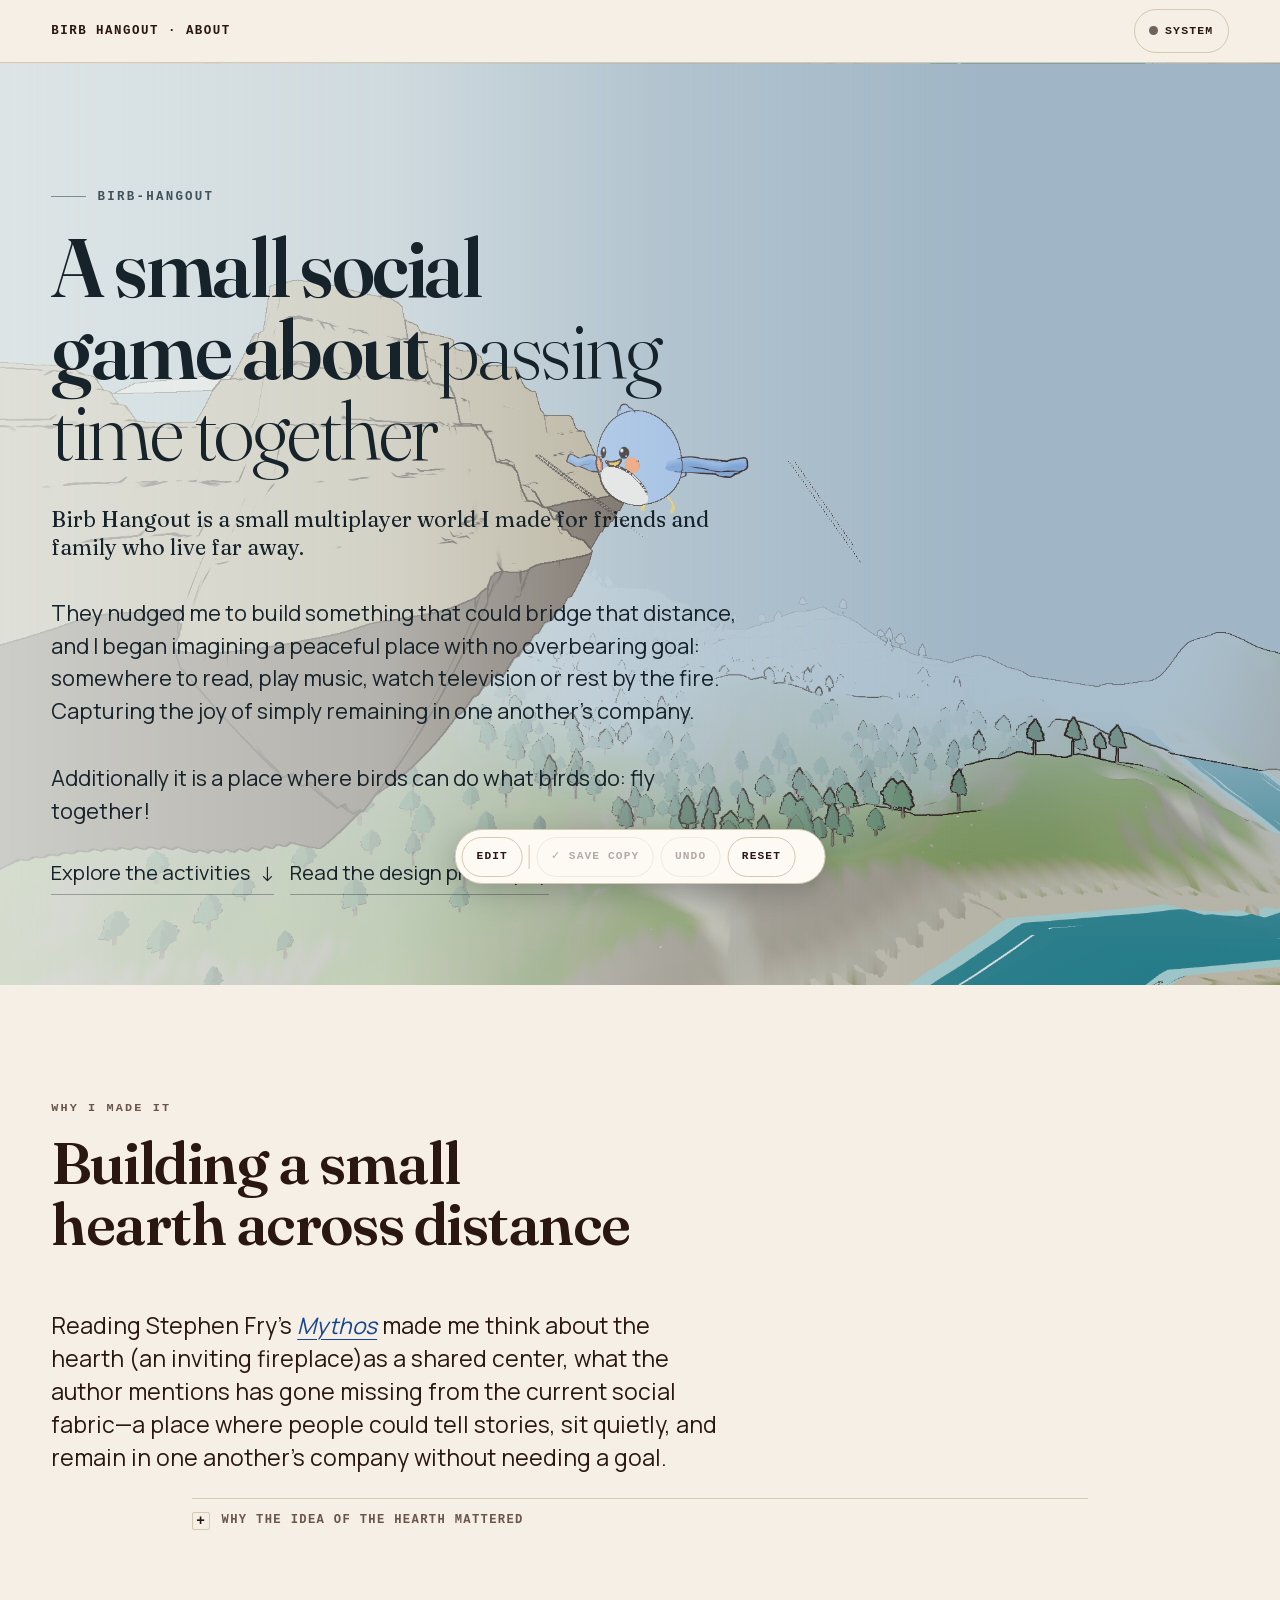
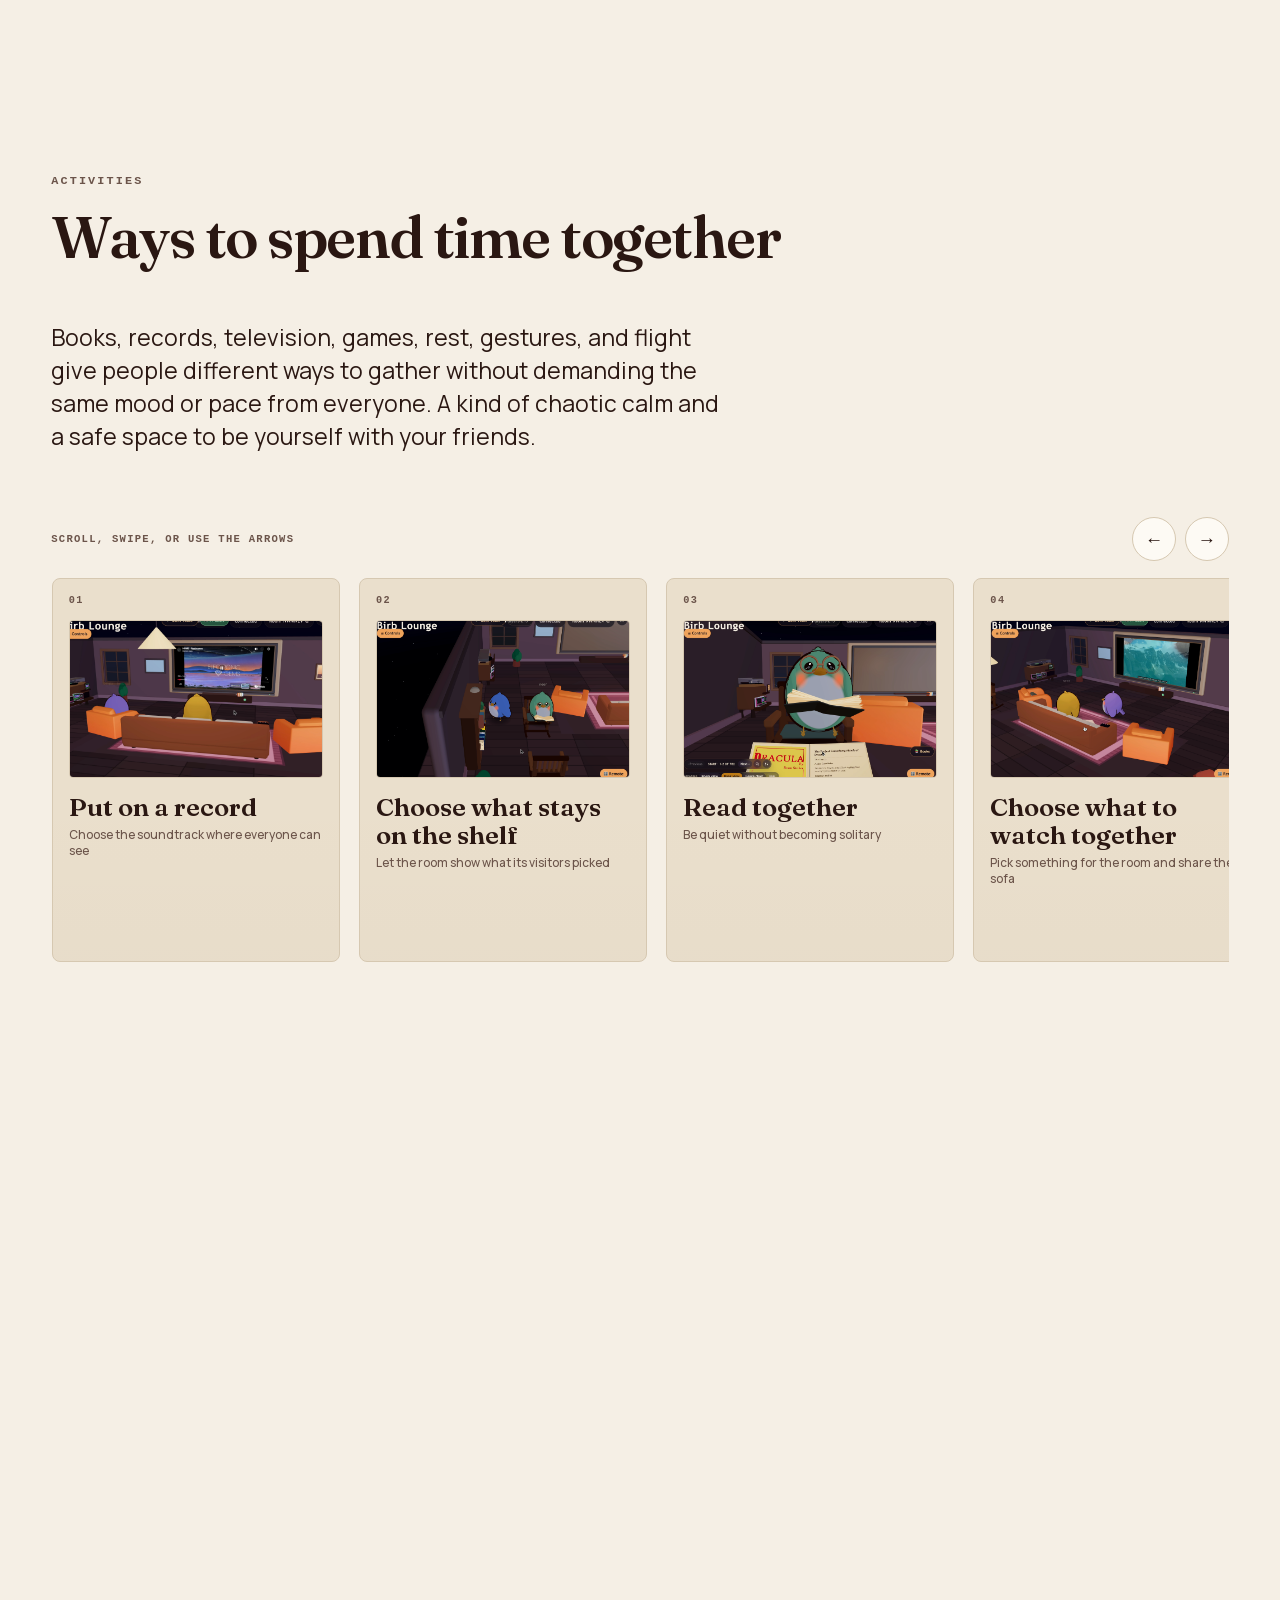
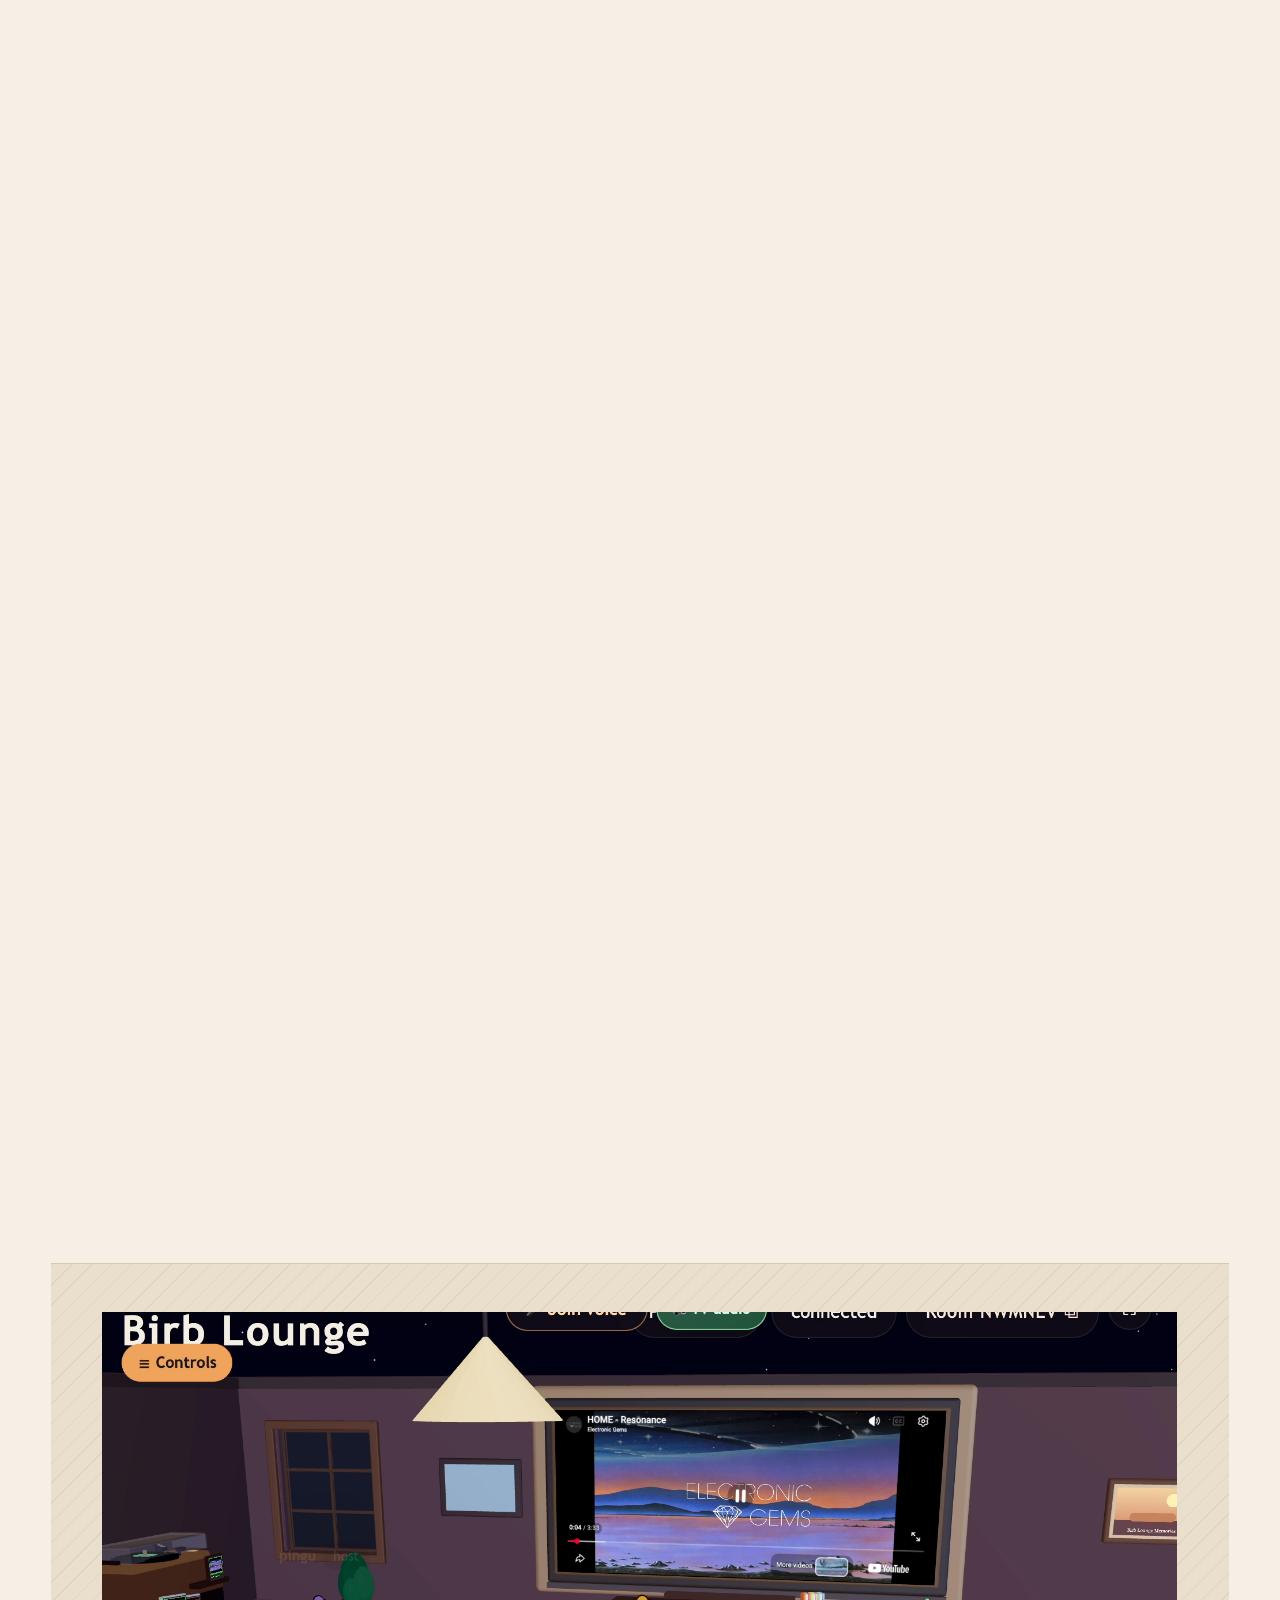
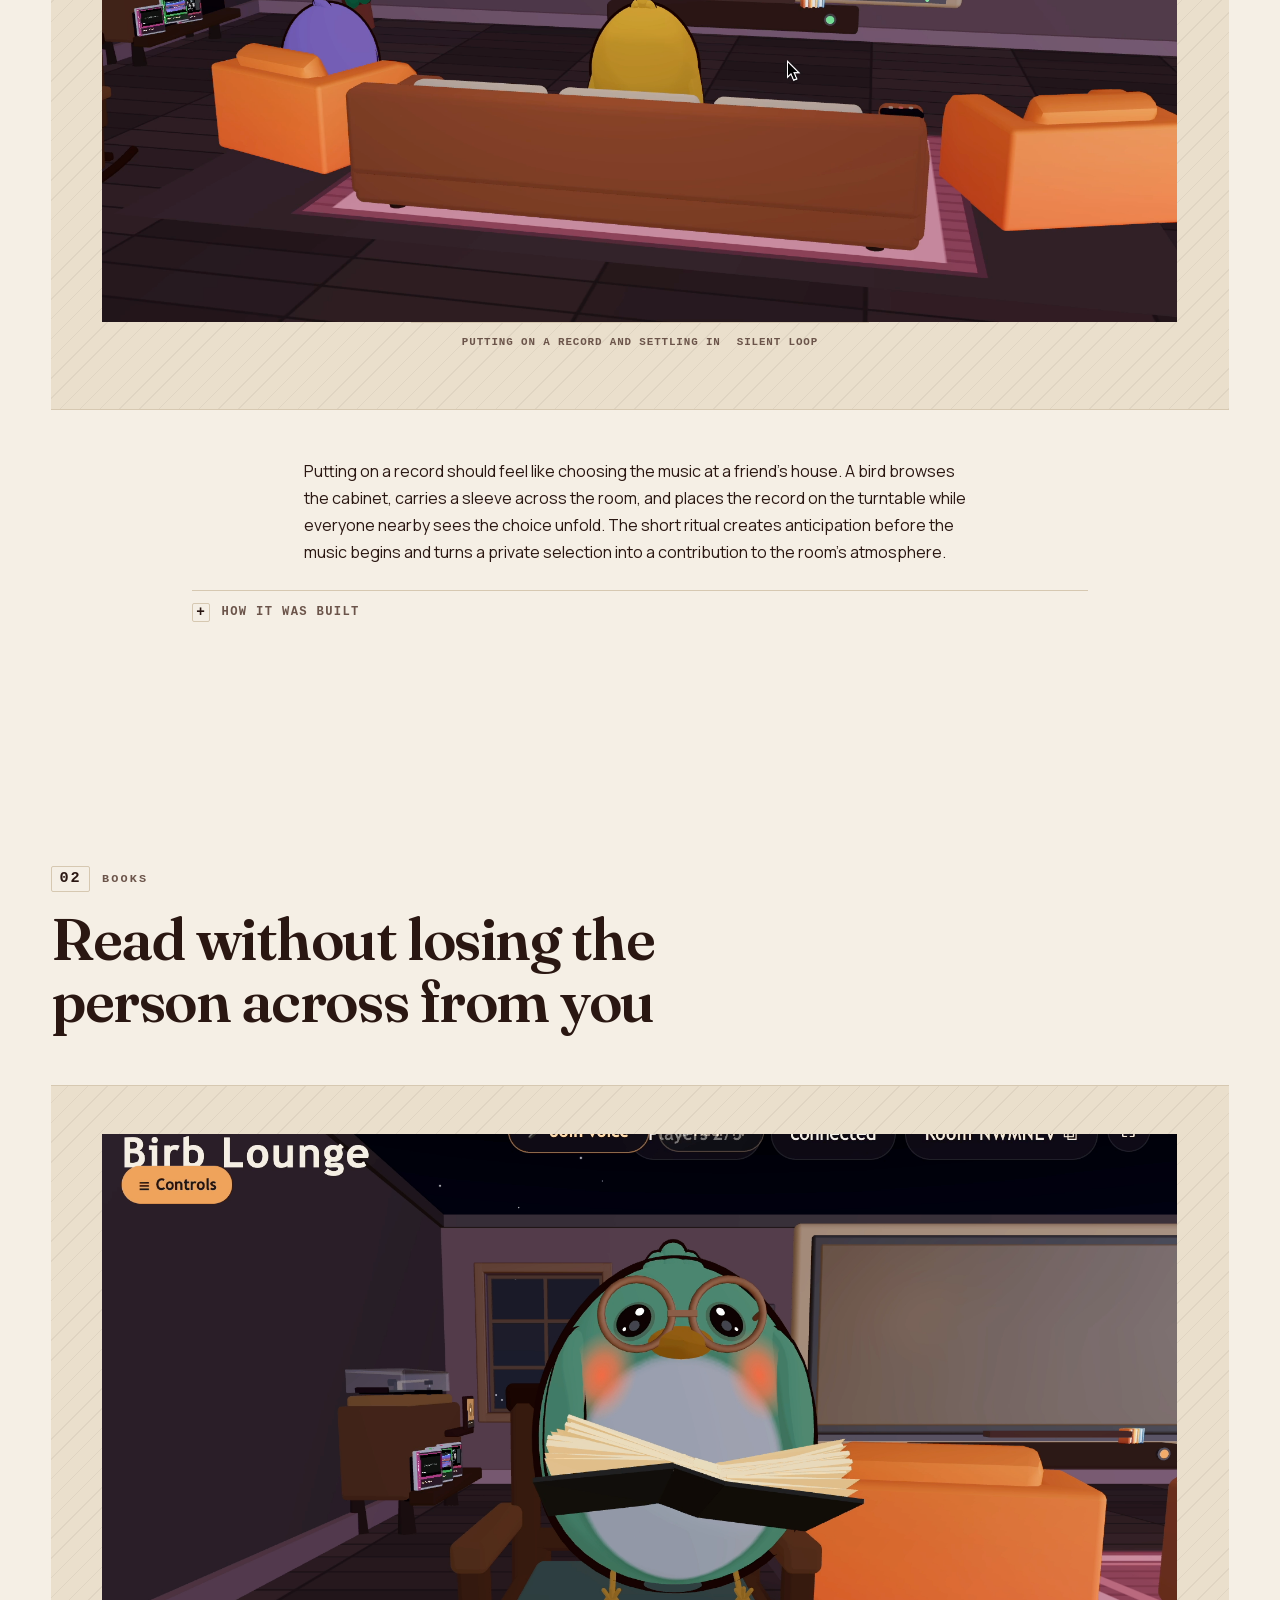
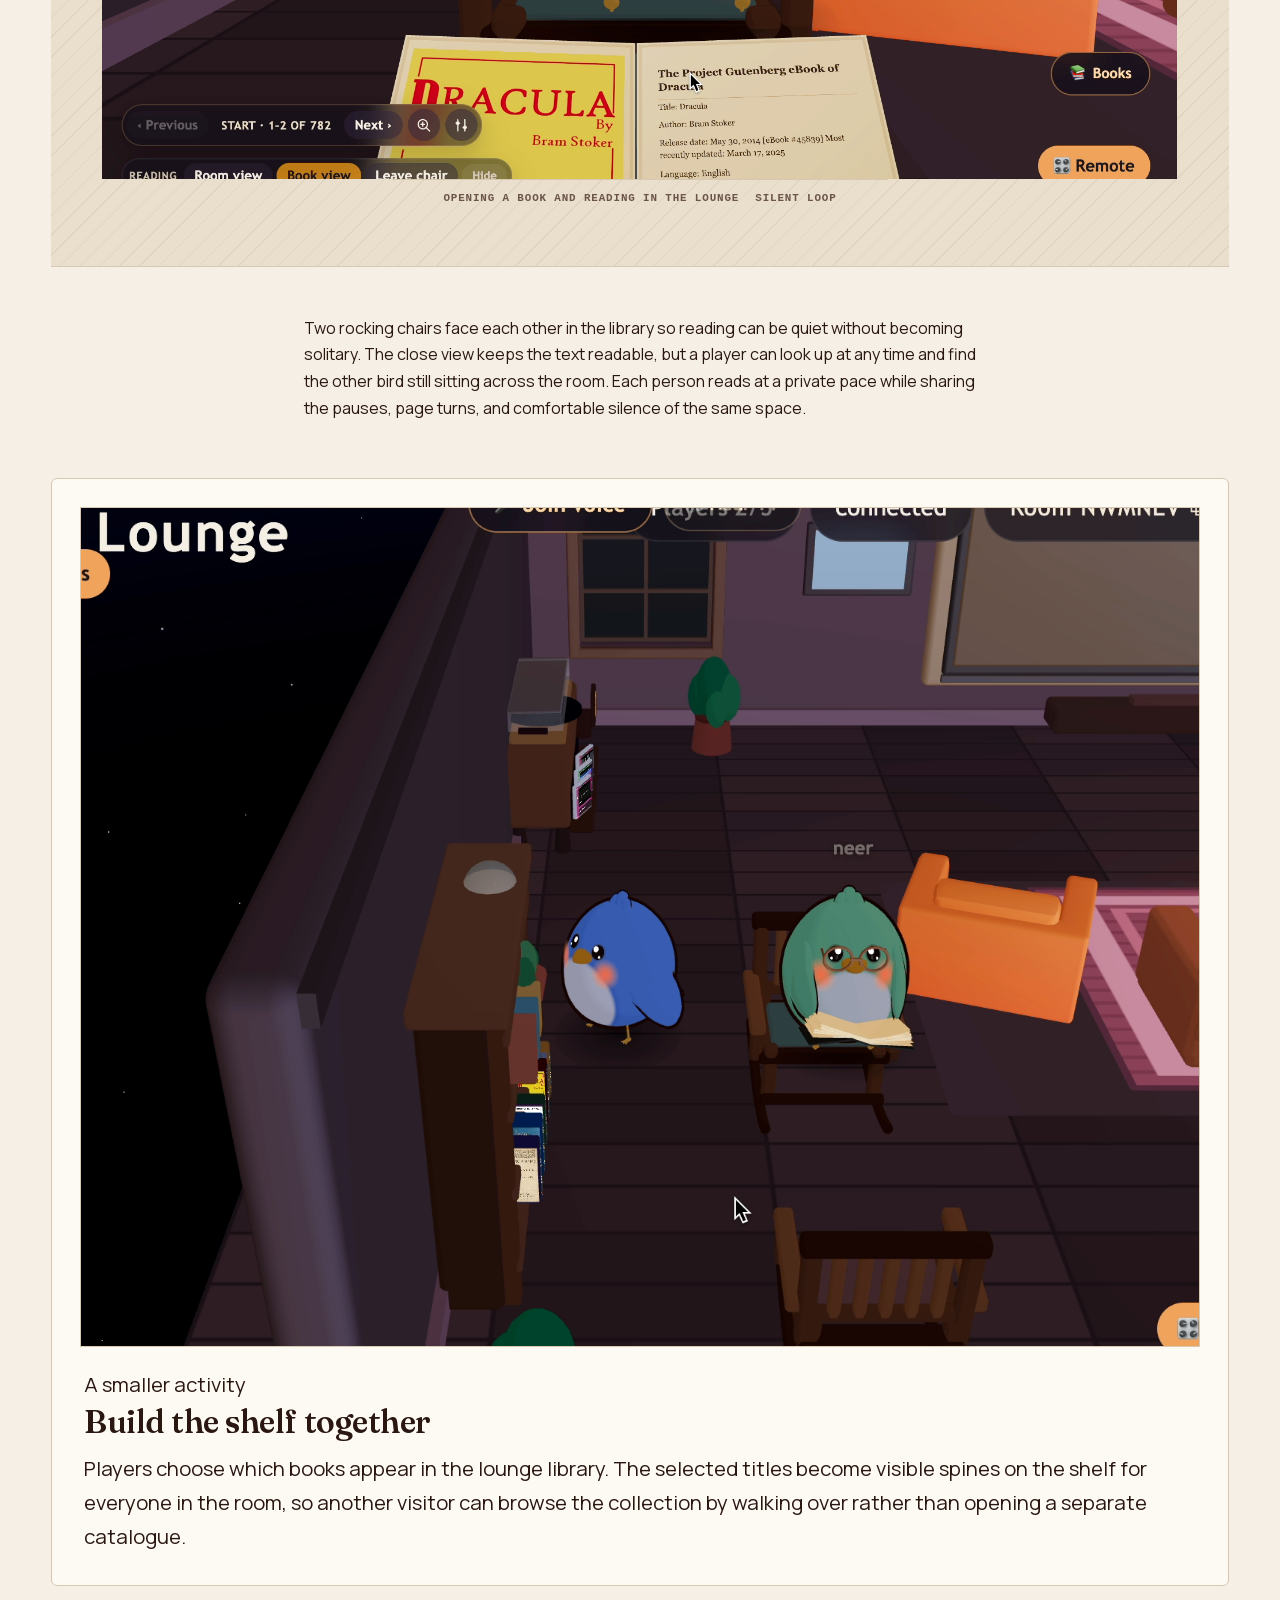
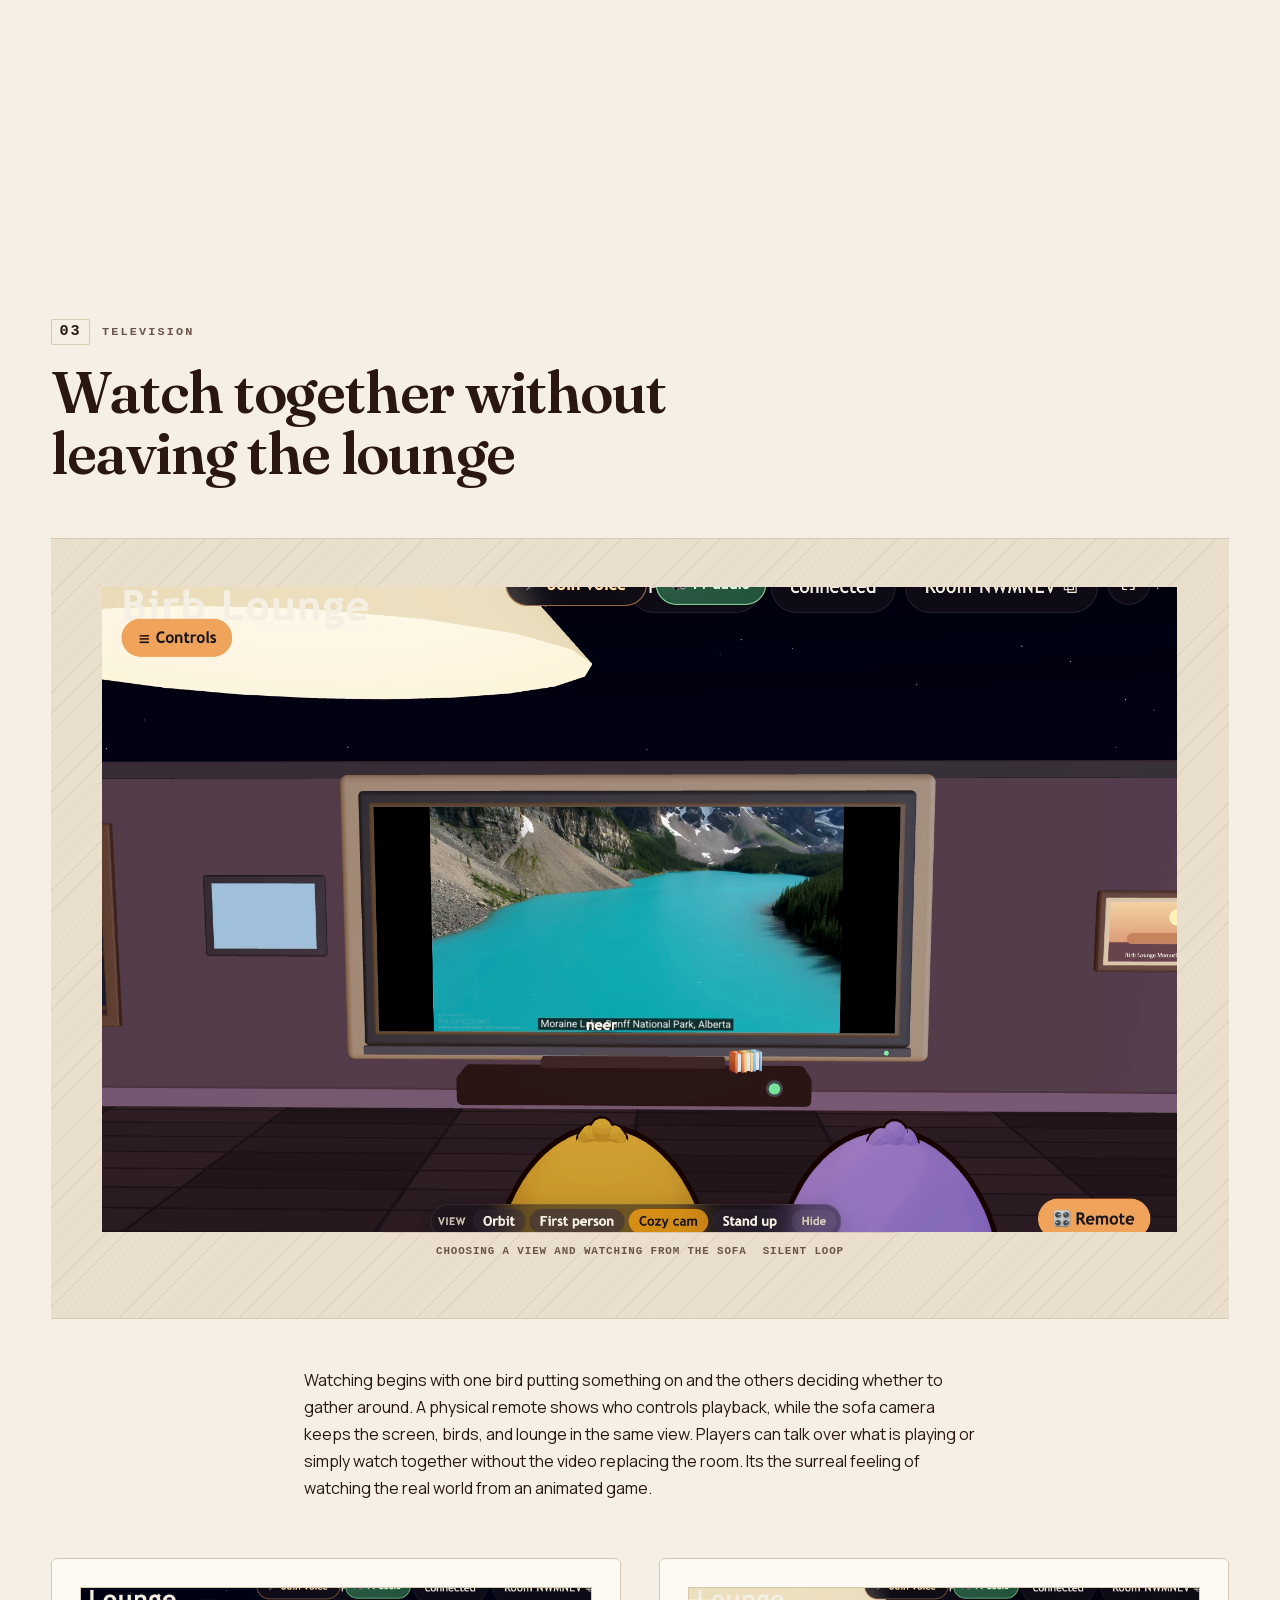
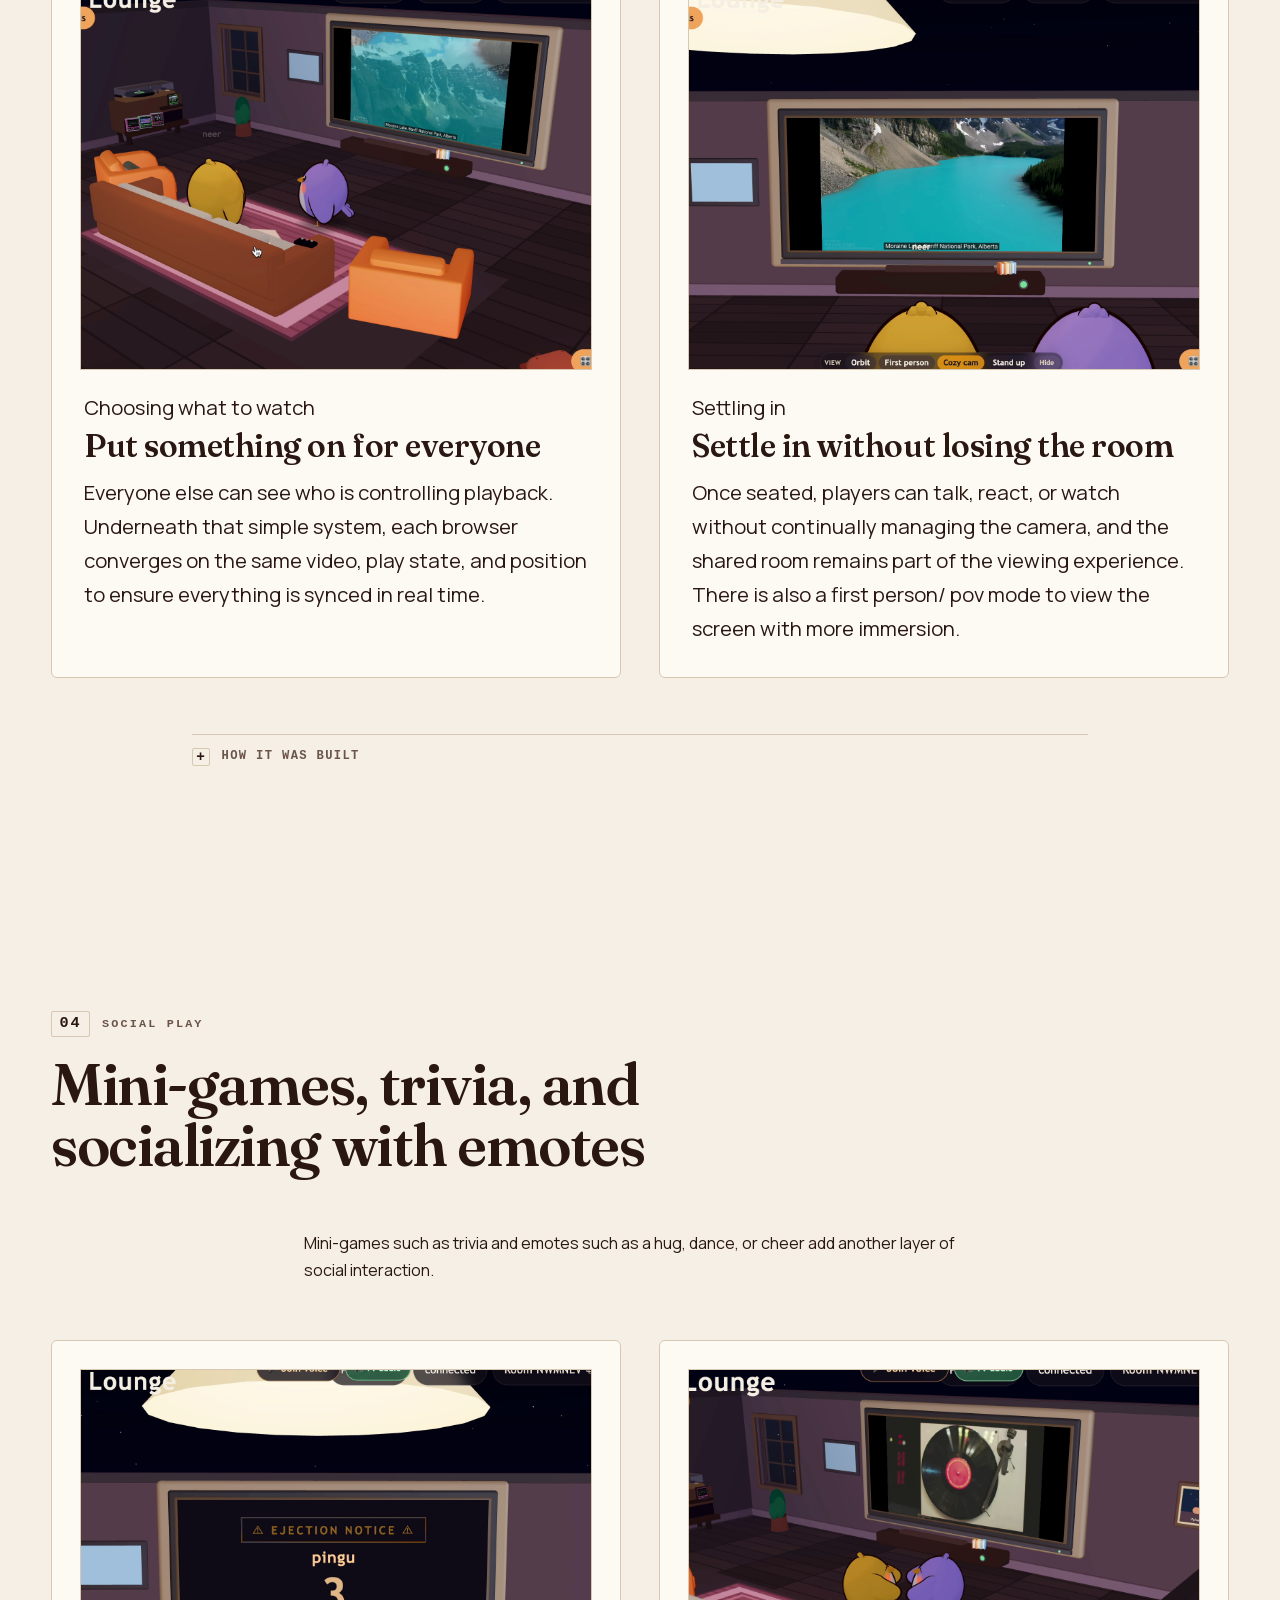
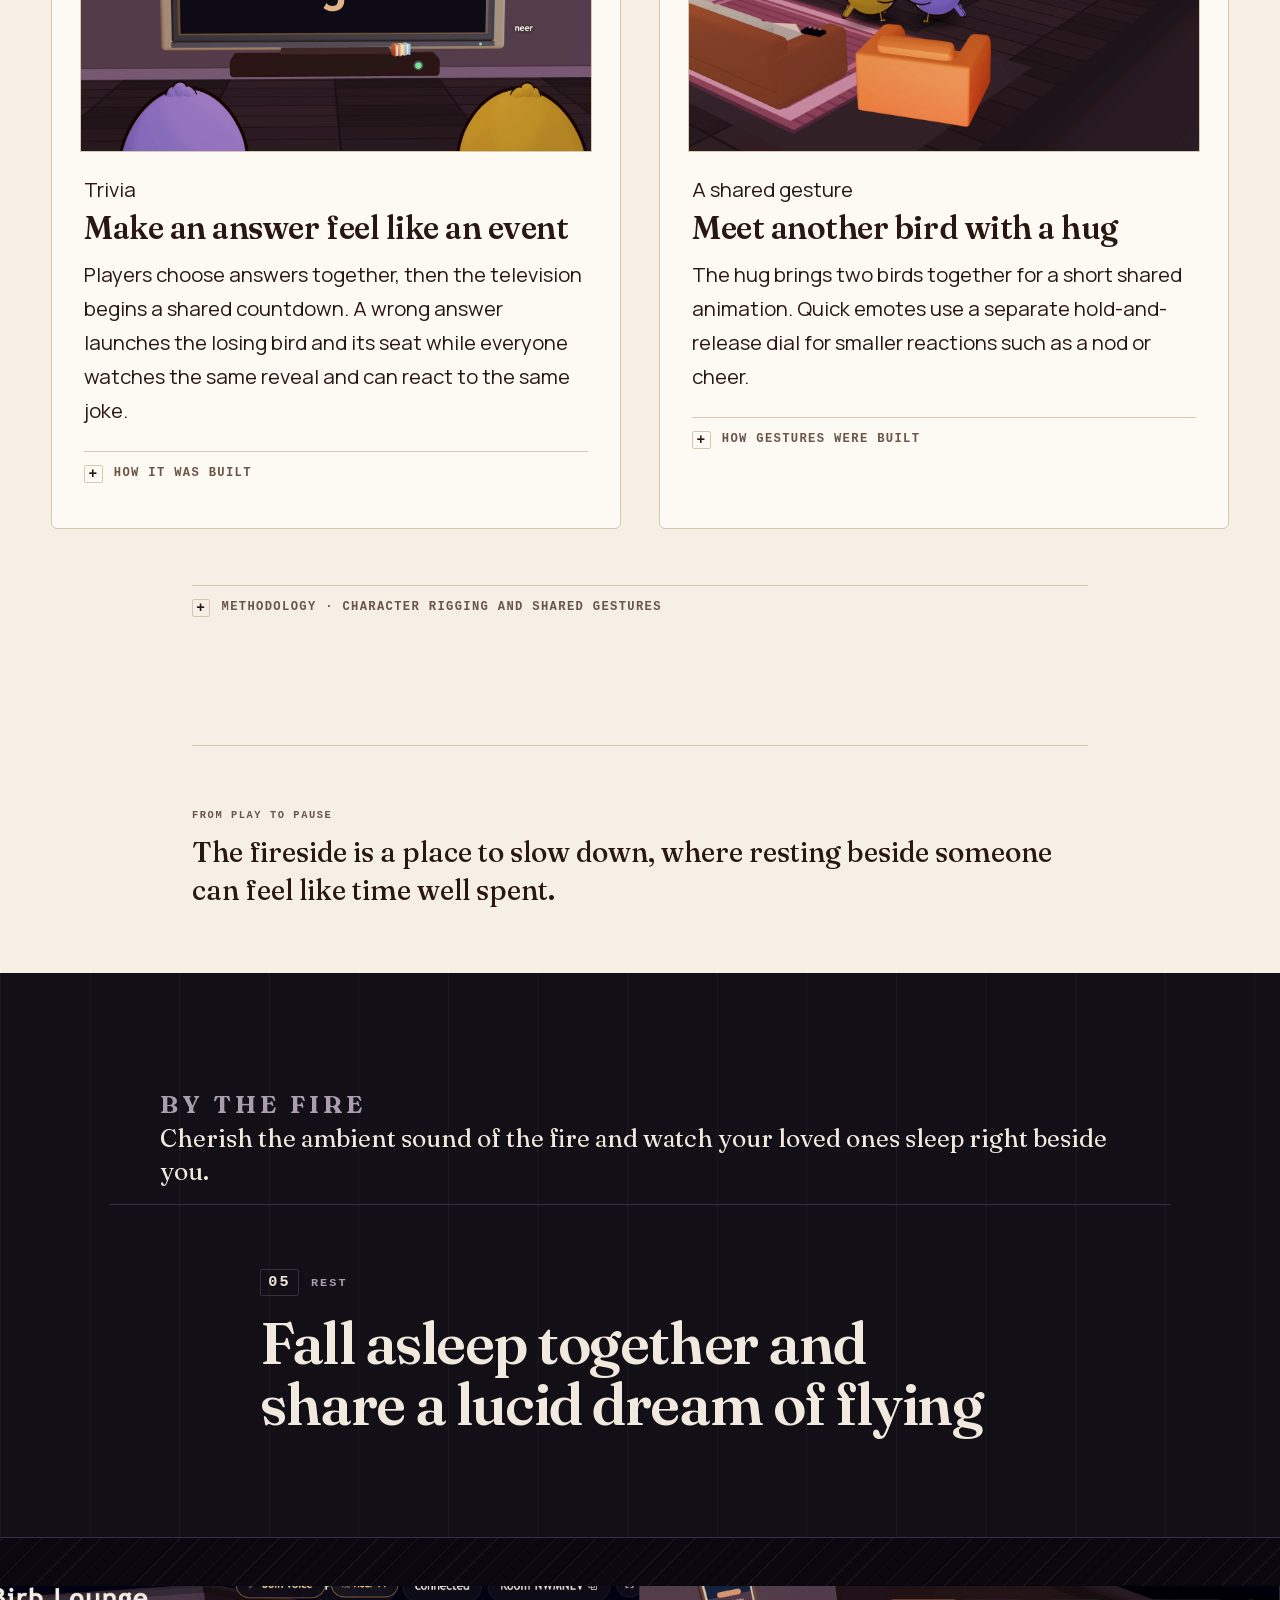
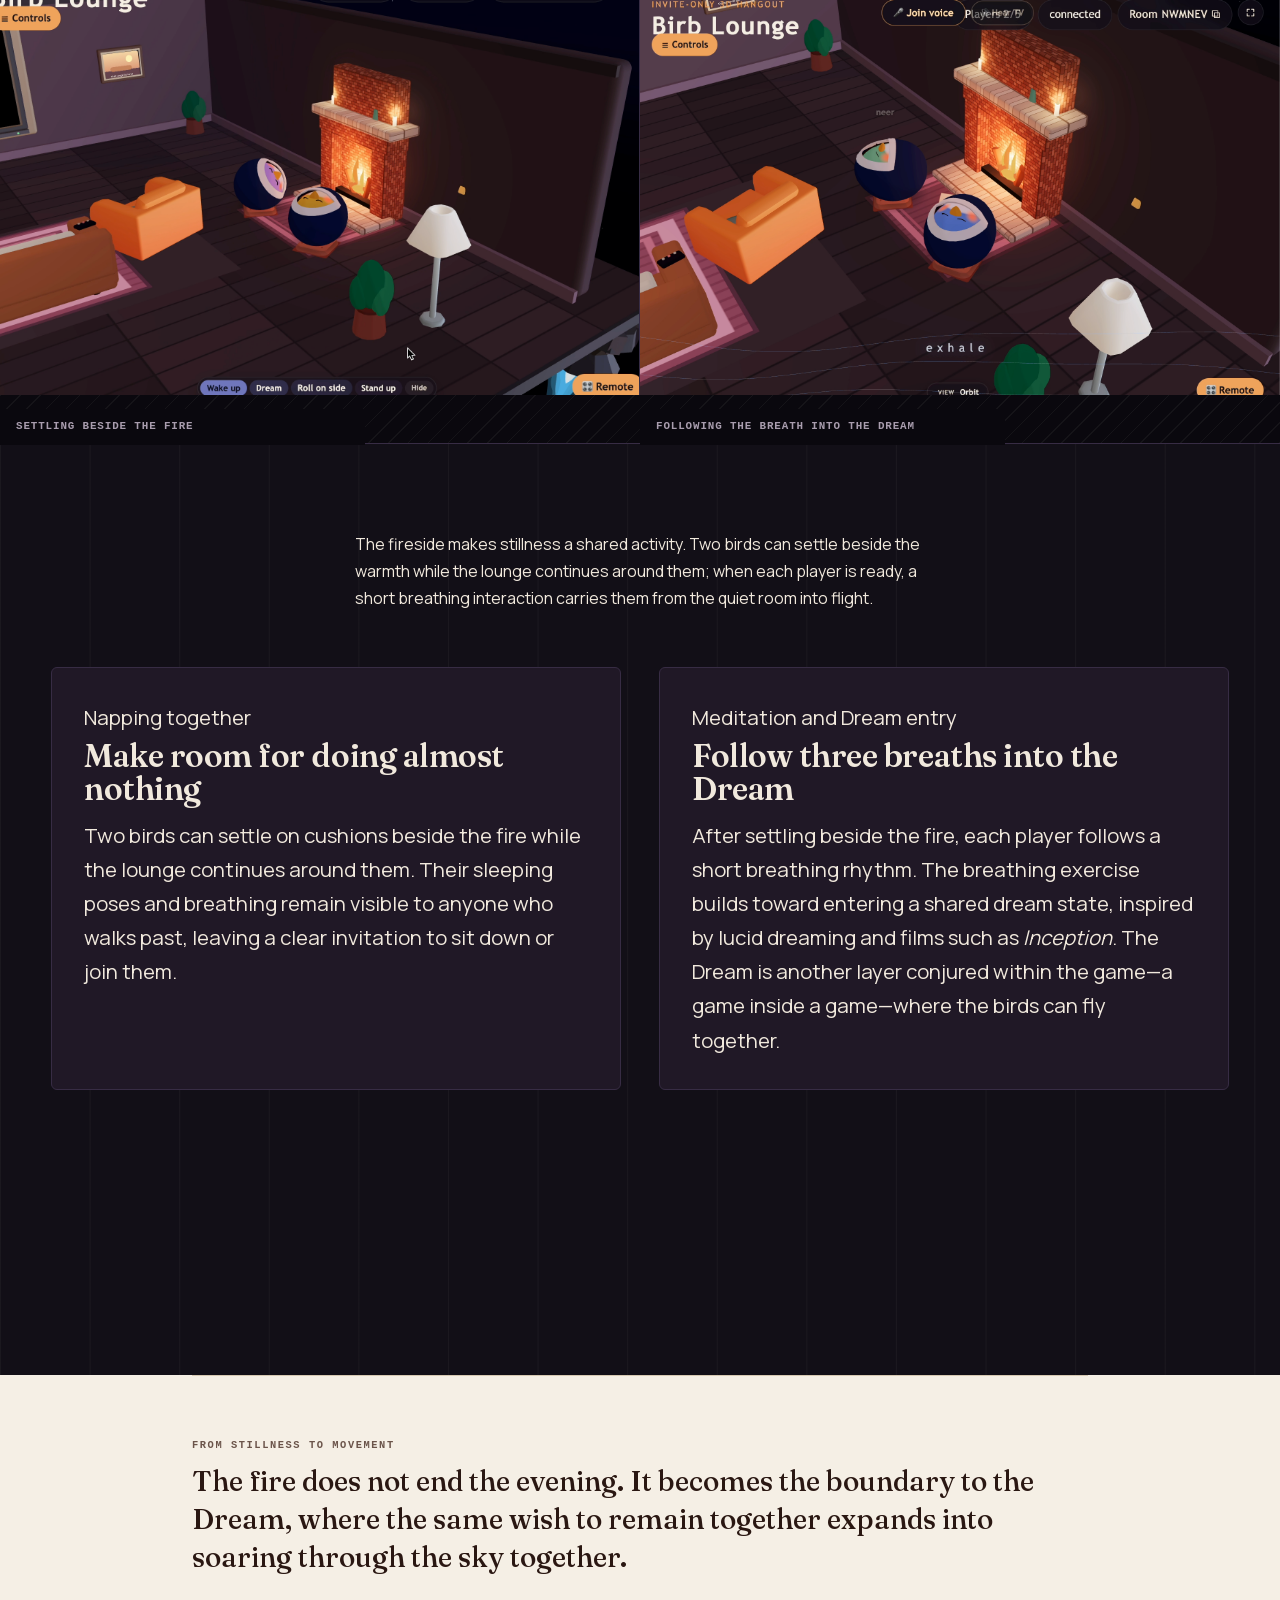
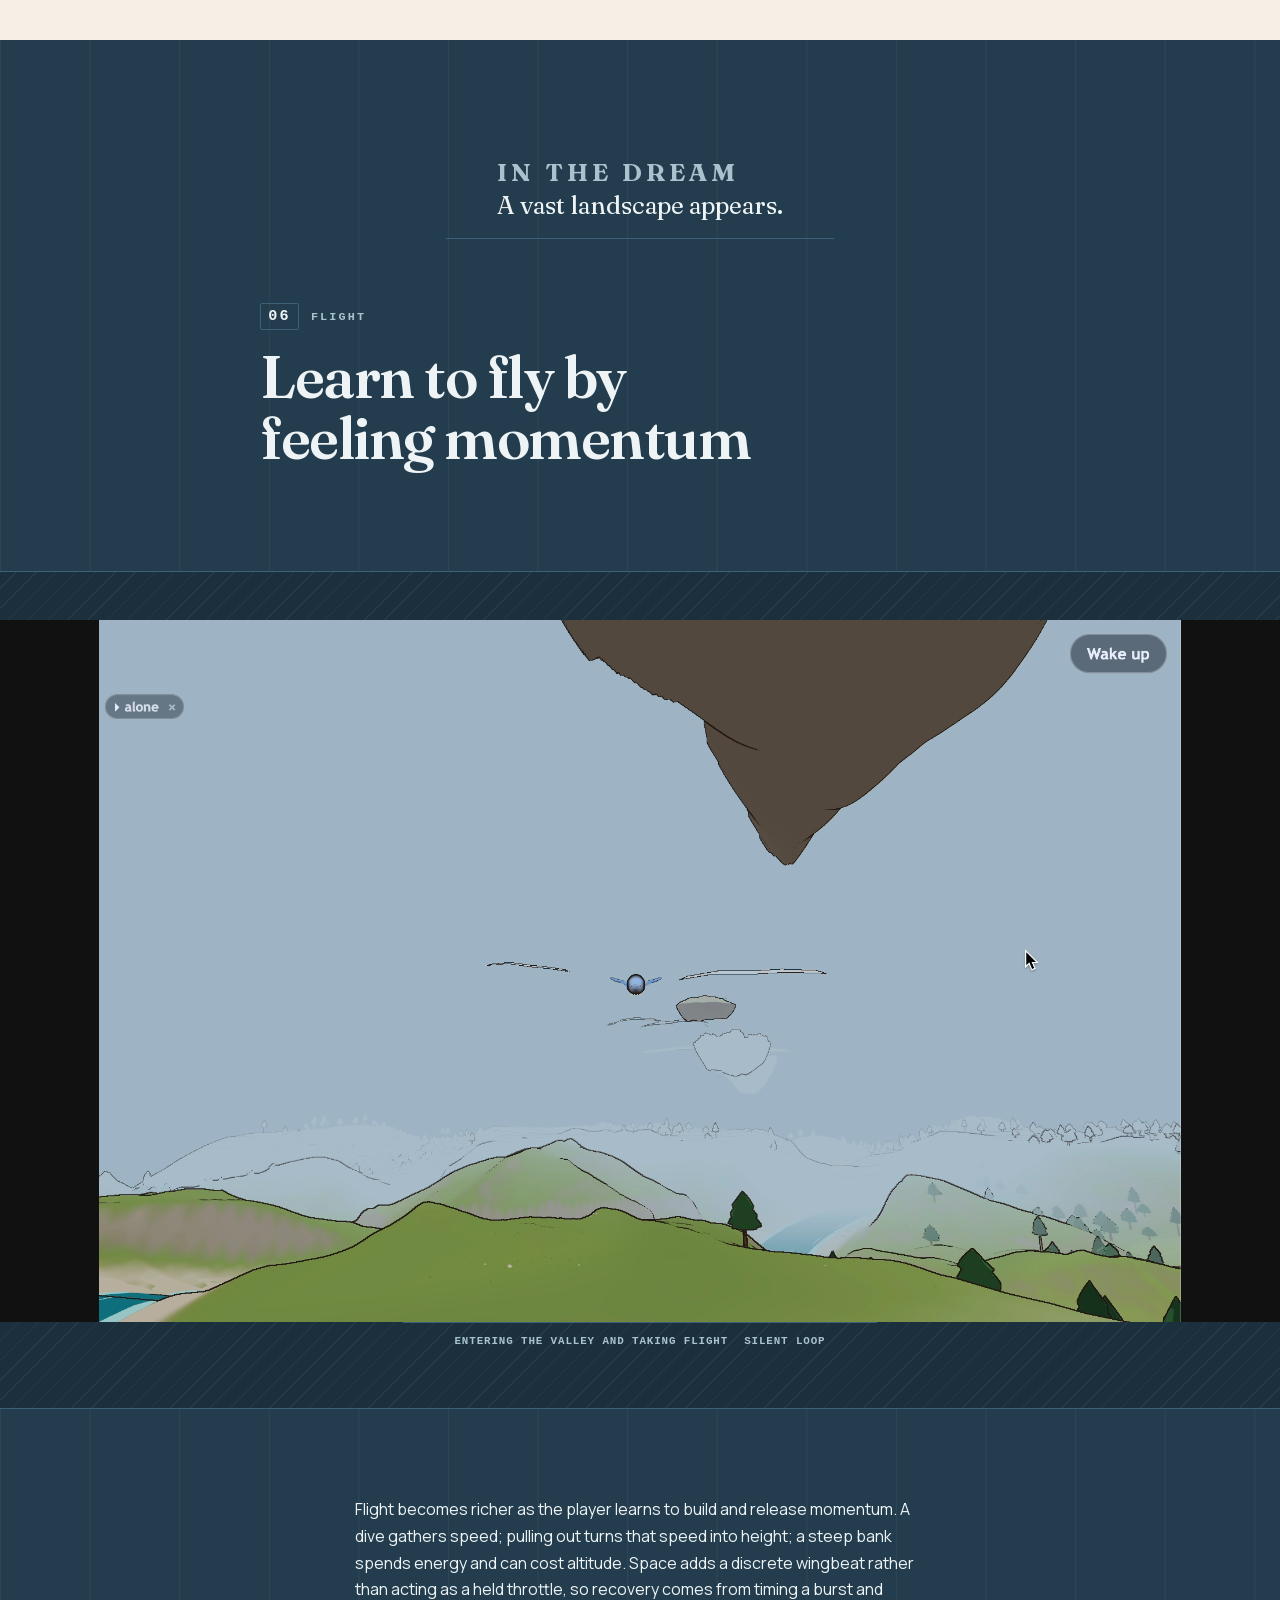
==== index.html @ ed27947b "Merge copy edits and improve mobile layout" ====
<!doctype html>
<html lang="en">
<head>
<meta charset="utf-8">
<meta name="viewport" content="width=device-width,initial-scale=1">
<title>Birb Hangout — About</title>
<meta name="description" content="A shared world built around things two small birds can do together.">
<meta name="color-scheme" content="light dark">
<style>
/* ------------------------------------------------------------------
   Fonts — Fraunces & Manrope, SIL Open Font License 1.1, embedded as
   data URIs so the page has no external dependency of any kind.
   Licence texts travel with the vendored files in styles/fonts/.
   ------------------------------------------------------------------ */
@font-face{
  font-family:"Fraunces";
  src:url([data-uri]) format("woff2");
  font-weight:100 900;font-style:normal;font-display:swap;
}
@font-face{
  font-family:"Manrope";
  src:url([data-uri]) format("woff2");
  font-weight:200 800;font-style:normal;font-display:swap;
}

/* ==================================================================
   1 · Tokens — the complete light palette lives here, on bare :root.
   ================================================================== */
:root{
  color-scheme:light dark;

  /* day / paper */
  --paper:#f5efe5;
  --paper-deep:#eadfcc;
  --paper-raised:#fdfaf4;
  --ink:#2a1712;
  --ink-soft:#6b544a;
  --ink-rule:#d6c8b1;
  --paper-hatch:rgba(42,23,18,.055);
  --paper-link:#17458f;

  /* night / instrument */
  --night:#120f17;
  --night-raised:#201826;
  --night-deep:#0a080e;
  --night-fg:#f1e9dd;
  --night-fg-soft:#a99dae;
  --night-rule:#372c44;
  --night-hatch:rgba(241,233,221,.05);

  /* dream / bridge */
  --dream:#243d4e;
  --dream-raised:#2d4b5f;
  --dream-deep:#1b2f3d;
  --dream-fg:#eef4f5;
  --dream-fg-soft:#a8c2ce;
  --dream-rule:#3d6076;
  --dream-hatch:rgba(238,244,245,.06);

  /* accents — never carry meaning alone */
  --apricot:#f0a35b;
  --mint:#8bd8a2;
  --blueberry:#78a7ff;
  --danger:#e5484d;
  --neutral:#9b8d7d;
  --dark-link:#9dbeff;

  /* metrics */
  --gutter:clamp(1.25rem,4vw,4.5rem);
  --measure:42rem;
  --w-inset:56rem;
  --w-wide:76rem;
  --w-cinema:92rem;
  --pad-y:clamp(4.5rem,9vw,10.5rem);
  --rail-w:13.5rem;

  --sans:"Manrope",-apple-system,BlinkMacSystemFont,"Segoe UI",Roboto,"Helvetica Neue",Arial,sans-serif;
  --serif:"Fraunces","Iowan Old Style","Palatino Linotype",Palatino,Georgia,"Times New Roman",serif;
  --mono:ui-monospace,SFMono-Regular,"SF Mono",Menlo,Consolas,"Liberation Mono","Courier New",monospace;

  /* default field = paper (used by chrome outside a field) */
  --field-bg:var(--paper);
  --field-fg:var(--ink);
  --field-soft:var(--ink-soft);
  --field-rule:var(--ink-rule);
  --field-raised:var(--paper-raised);
  --field-deep:var(--paper-deep);
  --field-hatch:var(--paper-hatch);
  --link:var(--paper-link);
}

/* dark theme — token overrides only, guarded so an explicit light choice wins */
@media (prefers-color-scheme:dark){
  :root:not([data-theme="light"]){
    --paper:#1a1512;
    --paper-deep:#241c17;
    --paper-raised:#221a15;
    --ink:#f0e6d7;
    --ink-soft:#b5a392;
    --ink-rule:#3b2e26;
    --paper-hatch:rgba(240,230,215,.05);
    --paper-link:#9dbeff;

    --night:#0a080e;
    --night-raised:#171220;
    --night-deep:#050409;
    --night-rule:#2b2334;

    --dream:#16252f;
    --dream-raised:#1f3341;
    --dream-deep:#101c24;
    --dream-rule:#2f4b5d;

    --danger:#ff7276;
    --neutral:#a2958a;
  }
}
:root[data-theme="dark"]{
  --paper:#1a1512;
  --paper-deep:#241c17;
  --paper-raised:#221a15;
  --ink:#f0e6d7;
  --ink-soft:#b5a392;
  --ink-rule:#3b2e26;
  --paper-hatch:rgba(240,230,215,.05);
  --paper-link:#9dbeff;

  --night:#0a080e;
  --night-raised:#171220;
  --night-deep:#050409;
  --night-rule:#2b2334;

  --dream:#16252f;
  --dream-raised:#1f3341;
  --dream-deep:#101c24;
  --dream-rule:#2f4b5d;

  --danger:#ff7276;
  --neutral:#a2958a;
}

/* ==================================================================
   2 · Base
   ================================================================== */
*,*::before,*::after{box-sizing:border-box}
html{-webkit-text-size-adjust:100%}
html:focus-within{scroll-behavior:smooth}
body{
  margin:0;
  overflow-x:clip;
  background:var(--paper);
  color:var(--ink);
  font-family:var(--sans);
  font-size:clamp(1.06rem,.4vw + .95rem,1.28rem);
  line-height:1.55;
  font-weight:400;
  font-synthesis-weight:none;
  text-rendering:optimizeLegibility;
  -webkit-font-smoothing:antialiased;
}
img,svg,video{max-width:100%;height:auto}
p,li{overflow-wrap:break-word}
h1,h2,h3,h4{font-family:var(--serif);font-weight:600;line-height:1.04;margin:0;letter-spacing:-.015em}
a{color:var(--link);text-underline-offset:.22em;text-decoration-thickness:.06em}
a:hover{text-decoration-thickness:.12em}
:focus-visible{outline:3px solid var(--blueberry);outline-offset:3px;border-radius:2px}
::selection{background:var(--apricot);color:#2a1712}
hr{border:0;border-top:1px solid var(--field-rule);margin:0}

.skip{
  position:fixed;left:1rem;top:-6rem;z-index:200;
  display:inline-flex;align-items:center;min-height:44px;
  padding:.5rem 1.1rem;border-radius:2px;
  background:var(--ink);color:var(--paper);
  font:600 .95rem/1 var(--sans);text-decoration:none;
  transition:top .18s ease;
}
.skip:focus{top:1rem}
.vh{position:absolute!important;width:1px;height:1px;margin:-1px;padding:0;overflow:hidden;clip:rect(0 0 0 0);clip-path:inset(50%);white-space:nowrap;border:0}

/* ==================================================================
   3 · Fields — the structural paper / instrument / dream contrast
   ================================================================== */
.field{
  background:var(--field-bg);
  color:var(--field-fg);
  padding:var(--pad-y) var(--gutter);
  position:relative;
  transition:background-color .5s ease,color .5s ease;
}
.f-paper{
  --field-bg:var(--paper);--field-fg:var(--ink);--field-soft:var(--ink-soft);
  --field-rule:var(--ink-rule);--field-raised:var(--paper-raised);--field-deep:var(--paper-deep);
  --field-hatch:var(--paper-hatch);--link:var(--paper-link);
}
.f-night{
  --field-bg:var(--night);--field-fg:var(--night-fg);--field-soft:var(--night-fg-soft);
  --field-rule:var(--night-rule);--field-raised:var(--night-raised);--field-deep:var(--night-deep);
  --field-hatch:var(--night-hatch);--link:var(--dark-link);
}
.f-dream{
  --field-bg:var(--dream);--field-fg:var(--dream-fg);--field-soft:var(--dream-fg-soft);
  --field-rule:var(--dream-rule);--field-raised:var(--dream-raised);--field-deep:var(--dream-deep);
  --field-hatch:var(--dream-hatch);--link:var(--dark-link);
}
/* the instrument fields run on a tighter measure and a visible grid */
.f-night .beat,.f-night .runin-list{font-size:.97em}
.f-night::before,.f-dream::before{
  content:"";position:absolute;inset:0;pointer-events:none;
  background-image:linear-gradient(to right,var(--field-hatch) 1px,transparent 1px);
  background-size:clamp(48px,7vw,96px) 100%;
  opacity:.85;
}
.f-night>*,.f-dream>*{position:relative}

/* widths */
.text,.inset,.wide,.cinema{margin-inline:auto;width:100%}
.text{max-width:var(--measure)}
.inset{max-width:var(--w-inset)}
.wide{max-width:var(--w-wide)}
.cinema{max-width:var(--w-cinema)}
.stack>*+*{margin-top:1.05em}
.beat>p{margin:0}
.beat>p+p{margin-top:1.05em}

/* ==================================================================
   4 · Chrome — progress, rail, top bar
   ================================================================== */
.progress{
  position:fixed;inset:0 0 auto 0;height:3px;z-index:120;
  background:transparent;pointer-events:none;
}
.progress>i{
  display:block;height:100%;width:100%;
  transform:scaleX(var(--p,0));transform-origin:0 50%;
  background:linear-gradient(90deg,var(--apricot),var(--mint) 55%,var(--blueberry));
}
.topbar{
  position:sticky;top:0;z-index:100;
  display:flex;align-items:center;gap:1rem;justify-content:space-between;
  padding:.55rem var(--gutter);
  background:var(--field-bg);
  color:var(--field-fg);
  border-bottom:1px solid var(--field-rule);
  transition:background-color .5s ease,color .5s ease,border-color .5s ease;
}
:root[data-field="night"] .topbar{--field-bg:var(--night);--field-fg:var(--night-fg);--field-rule:var(--night-rule);--link:var(--dark-link)}
:root[data-field="dream"] .topbar{--field-bg:var(--dream);--field-fg:var(--dream-fg);--field-rule:var(--dream-rule);--link:var(--dark-link)}
.topbar__mark{
  font:600 .78rem/1 var(--mono);letter-spacing:.12em;text-transform:uppercase;
  text-decoration:none;color:inherit;display:inline-flex;align-items:center;min-height:44px;
  min-width:0;flex:0 1 auto;overflow:hidden;text-overflow:ellipsis;white-space:nowrap;
}
.topbar__mark b{font-weight:700}
.topbar__right{display:flex;align-items:center;gap:.4rem;flex:none}
@media (max-width:520px){
  .topbar{gap:.5rem}
  .topbar__suffix{display:none}
  .tbtn{padding:0 .7rem;letter-spacing:.08em}
}
.tbtn{
  flex:none;white-space:nowrap;
  font:600 .72rem/1 var(--mono);letter-spacing:.1em;text-transform:uppercase;
  color:inherit;background:transparent;border:1px solid var(--field-rule);
  border-radius:999px;padding:0 .9rem;min-height:44px;min-width:44px;cursor:pointer;
  display:inline-flex;align-items:center;gap:.45rem;
}
.tbtn:hover{border-color:currentColor}
.tbtn__dot{width:.55rem;height:.55rem;border-radius:50%;background:currentColor;opacity:.65}

/* chapter rail — collapsed to numerals in the gutter, label on hover/focus */
.rail{
  position:fixed;left:.6rem;top:50%;transform:translateY(-50%);z-index:90;display:none;
}
.rail ol{list-style:none;margin:0;padding:0;display:grid;gap:2px}
.rail a{
  position:relative;display:flex;align-items:center;gap:.35rem;
  height:44px;padding:0 .3rem;border-radius:3px;text-decoration:none;
  color:var(--field-soft);font:500 .7rem/1 var(--mono);letter-spacing:.04em;
  transition:color .2s ease,background-color .2s ease;
}
.rail a:hover{color:var(--field-fg);background:var(--field-hatch)}
.rail a .n{font-variant-numeric:tabular-nums;opacity:.85}
.rail a .k{width:.5rem;height:.5rem;border:1px solid currentColor;border-radius:1px;flex:none}
.rail a[data-k="night"] .k{background:currentColor}
.rail a[data-k="dream"] .k{border-radius:50%}
.rail a[aria-current="true"]{color:var(--field-fg);font-weight:700}
.rail a .t{
  position:absolute;left:100%;top:50%;transform:translateY(-50%);margin-left:.4rem;
  white-space:nowrap;padding:.32rem .6rem;border-radius:3px;
  background:var(--field-raised);border:1px solid var(--field-rule);color:var(--field-fg);
  opacity:0;pointer-events:none;transition:opacity .18s ease;
  font-size:.7rem;letter-spacing:.06em;
}
.rail a:hover .t,.rail a:focus-visible .t{opacity:1}
@media (min-width:1400px){.rail{display:block}}
:root[data-field="night"] .rail{--field-fg:var(--night-fg);--field-soft:var(--night-fg-soft);--field-rule:var(--night-rule);--field-raised:var(--night-raised);--field-hatch:var(--night-hatch)}
:root[data-field="dream"] .rail{--field-fg:var(--dream-fg);--field-soft:var(--dream-fg-soft);--field-rule:var(--dream-rule);--field-raised:var(--dream-raised);--field-hatch:var(--dream-hatch)}

/* ==================================================================
   5 · Hero
   ================================================================== */
.hero{
  min-height:100svh;
  display:grid;align-content:center;
  padding-top:clamp(5rem,14vh,9rem);
  padding-bottom:clamp(4rem,10vh,7rem);
  overflow:hidden;
  --field-fg:#17232b;--field-soft:#3f535e;--field-rule:rgba(23,35,43,.34);
  background-image:linear-gradient(90deg,rgba(238,242,239,.78) 0%,rgba(238,242,239,.62) 30%,rgba(238,242,239,.24) 52%,rgba(238,242,239,.02) 76%),url("media/hero-dream-flight.png");
  background-size:cover;
  background-position:center center;
}
.hero__sky{
  position:absolute;inset:-8% -2% -2%;pointer-events:none;z-index:0;
  will-change:transform;
  display:none;
}
.hero__sky svg{width:100%;height:100%;display:block}
.hero__inner{position:relative;z-index:1;max-width:var(--w-wide);margin-inline:auto;width:100%}
.eyebrow{
  font:700 .78rem/1.3 var(--mono);letter-spacing:.18em;text-transform:uppercase;
  color:var(--field-soft);margin:0 0 1.4rem;
  display:flex;align-items:center;gap:.7rem;flex-wrap:wrap;
}
.eyebrow::before{content:"";width:2.2rem;height:1px;background:currentColor;opacity:.6;flex:none}
.hero h1{
  font-size:clamp(3.05rem,6.5vw,7rem);
  font-weight:600;line-height:.98;letter-spacing:-.03em;
  max-width:12ch;margin:0;
  text-wrap:balance;
}
.hero h1 em{font-style:normal;font-weight:300}
.hero__stand{
  margin:clamp(1.35rem,2.7vw,2.15rem) 0 0;max-width:49ch;
  font-size:clamp(1.1rem,.5vw + 1rem,1.36rem);line-height:1.5;color:var(--field-fg);
}
@media(max-width:760px){
  .hero{background-position:62% center;background-image:linear-gradient(180deg,rgba(238,242,239,.76) 0%,rgba(238,242,239,.58) 58%,rgba(238,242,239,.18) 100%),url("media/hero-dream-flight.png")}
  .hero h1{max-width:11ch}
  .hero__stand{max-width:38ch}
}
.hero__meta{
  margin-top:clamp(2.2rem,5vw,3.4rem);
  display:flex;flex-wrap:wrap;gap:.6rem 1.4rem;align-items:center;
  font:500 .74rem/1.4 var(--mono);letter-spacing:.09em;text-transform:uppercase;
  color:var(--field-soft);
}
.hero__cue{
  display:inline-flex;align-items:center;gap:.6rem;min-height:44px;
  text-decoration:none;color:var(--field-fg);border-bottom:1px solid var(--field-rule);
}
.hero__cue:hover{border-color:currentColor}
.hero__cue span.arrow{display:inline-block;transition:transform .3s ease}
.hero__cue:hover span.arrow{transform:translateY(3px)}

/* ==================================================================
   6 · Section furniture
   ================================================================== */
.sec-head{max-width:var(--w-wide);margin:0 auto clamp(2.2rem,5vw,3.4rem)}
.sec-head h2{
  font-size:clamp(2.25rem,4.6vw,4.6rem);font-weight:600;letter-spacing:-.025em;
  max-width:20ch;text-wrap:balance;
}
.sec-head .kicker{
  font:700 .74rem/1.3 var(--mono);letter-spacing:.18em;text-transform:uppercase;
  color:var(--field-soft);margin:0 0 1rem;display:flex;align-items:baseline;gap:.75rem;
}
.sec-head .kicker .num{
  font-size:.95rem;color:var(--field-fg);
  border:1px solid var(--field-rule);border-radius:2px;padding:.15rem .45rem;
}
.sec-head .anchor{
  margin:1.3rem 0 0;max-width:var(--measure);font-size:1.08em;color:var(--field-fg);
}
h3{
  font-size:clamp(1.35rem,2vw,1.9rem);font-weight:600;margin:0 0 .7em;letter-spacing:-.015em;
}
.runin{
  font-family:var(--mono);font-size:.72em;font-weight:700;
  letter-spacing:.14em;text-transform:uppercase;
  color:var(--field-soft);margin-right:.3em;
  overflow-wrap:break-word;
}
.runin-list{list-style:none;margin:1.6rem 0 0;padding:0;display:grid;gap:1.1rem;max-width:var(--measure)}
.runin-list>li{
  padding-left:1.5rem;position:relative;
}
.runin-list>li::before{
  content:"";position:absolute;left:0;top:.62em;width:.62rem;height:1px;background:var(--field-fg);opacity:.55;
}
.runin-list b{font-weight:700}
.lede{font-size:1.12em;line-height:1.45}
.mono{font-family:var(--mono);font-size:.88em}
code{
  font-family:var(--mono);font-size:.85em;
  background:var(--field-hatch);border:1px solid var(--field-rule);
  border-radius:3px;padding:.1em .35em;overflow-wrap:anywhere;
}
.f-night code,.f-dream code{background:var(--field-raised)}
strong{font-weight:700}

/* section rule between fields */
.field + .field{border-top:1px solid transparent}
</style>
<style>
/* ==================================================================
   7 · The result line — the page's spine
   ================================================================== */
.result{
  max-width:var(--w-inset);margin:clamp(2.4rem,5vw,3.6rem) auto 0;
  border-top:2px solid var(--field-fg);
  border-bottom:1px solid var(--field-rule);
  padding:1.15rem 0 1.25rem;
  display:grid;grid-template-columns:minmax(0,1fr);gap:.9rem;
}
.result__tag{
  font:700 .7rem/1 var(--mono);letter-spacing:.22em;text-transform:uppercase;
  color:var(--field-soft);margin:0;
  display:flex;align-items:center;gap:.6rem;
}
.result__tag::after{content:"";flex:1;height:1px;background:var(--field-rule)}
.result__text{
  font-family:var(--serif);font-weight:400;
  font-size:clamp(1.22rem,1.7vw,1.62rem);line-height:1.3;letter-spacing:-.012em;
  margin:0;max-width:34ch;max-width:min(100%,42ch);text-wrap:pretty;
}
.result__note{
  margin:0;font-size:.86em;line-height:1.45;color:var(--field-soft);max-width:52ch;
}
.classes{list-style:none;margin:0;padding:0;display:flex;flex-wrap:wrap;gap:.5rem}

/* class chips — colour is always paired with a word and a glyph */
.chip{
  display:inline-flex;align-items:center;gap:.5rem;
  min-height:34px;padding:.25rem .75rem .25rem .6rem;
  border:1px solid var(--field-rule);
  border-left:4px solid var(--c,var(--neutral));
  border-radius:3px;
  background:color-mix(in srgb,var(--c,var(--neutral)) 14%,transparent);
  font:700 .7rem/1.1 var(--mono);letter-spacing:.13em;text-transform:uppercase;
  color:var(--field-fg);
}
.chip .g{font-size:.9em;line-height:1;color:var(--c,var(--neutral));flex:none}
.c-implemented{--c:var(--apricot)}
.c-verified{--c:var(--mint)}
.c-owner{--c:var(--blueberry)}
.c-limit{--c:var(--danger)}
.c-cited{--c:var(--neutral)}


/* boundary panel — a limit of an instrument, not an alarm */
.panel--bound{--c:var(--neutral);border-left:4px dashed var(--neutral)}

/* a limitation is a side note, never a component of its own */
.sidenote{
  max-width:var(--w-inset);margin:clamp(1.6rem,3.5vw,2.4rem) auto 0;
  padding-left:1.1rem;border-left:1px solid var(--field-rule);
  font-size:.86em;line-height:1.5;color:var(--field-soft);
}
.sidenote code{font-size:.9em}

/* a quoted critic verdict */
.verdict-quote{
  max-width:var(--w-inset);margin:1.5rem auto;padding:.9rem 1.15rem;
  border-left:3px solid var(--apricot);background:var(--field-hatch);border-radius:0 3px 3px 0;
  font-family:var(--mono);font-size:.84em;line-height:1.55;color:var(--field-soft);
}
.verdict-quote em{font-style:italic;font-weight:700;color:var(--field-fg)}

.diagram--wide svg{min-width:66rem}
ol.cards{list-style:none}

/* ==================================================================
   8 · Pull quotes
   ================================================================== */
.pull{
  max-width:var(--w-inset);margin:clamp(2.6rem,6vw,4.4rem) auto;
  padding-left:clamp(1rem,3vw,2.2rem);
  border-left:2px solid var(--apricot);
}
.pull p{
  font-family:var(--serif);font-weight:400;
  font-size:clamp(1.5rem,3.2vw,2.5rem);line-height:1.18;letter-spacing:-.022em;
  margin:0;text-wrap:pretty;
}
.pull cite{
  display:block;margin-top:.9rem;font-style:normal;
  font:600 .72rem/1.3 var(--mono);letter-spacing:.15em;text-transform:uppercase;color:var(--field-soft);
}

/* ------------------------------------------------------------------
   The design principle — a named idea, set as a block. Used twice:
   the interaction-design principle before section 01, and the evidence
   principle inside the method section. Both are quoted on the page as
   principles, not implied by the sections that follow them.
   ------------------------------------------------------------------ */
.principle{
  max-width:var(--w-wide);margin:clamp(2.6rem,6vw,4.6rem) auto;
  display:grid;gap:clamp(1.1rem,2.4vw,1.8rem);
  grid-template-columns:minmax(0,1fr);
}
@media (min-width:900px){
  .principle{grid-template-columns:minmax(0,7.5rem) minmax(0,1fr);gap:clamp(1.6rem,3vw,2.8rem)}
}
.principle__label{
  font:700 .7rem/1.35 var(--mono);letter-spacing:.18em;text-transform:uppercase;
  color:var(--field-soft);margin:0;padding-top:.55rem;
  border-top:2px solid var(--apricot);align-self:start;
}
.principle__body{margin:0;max-width:var(--measure)}
.principle__body .p-lead{
  font-family:var(--serif);font-weight:500;
  font-size:clamp(1.5rem,3.1vw,2.35rem);line-height:1.13;letter-spacing:-.022em;
  margin:0;text-wrap:pretty;
}
.principle__body .p-gloss{
  margin:1.15rem 0 0;color:var(--field-soft);font-size:.98em;line-height:1.55;
}

/* First naming of a term of art. The mark says "this is what the thing
   is called" without a gloss — the sentence before it did the grounding. */
.term{
  font-weight:600;color:var(--field-fg);
  box-shadow:inset 0 -.42em 0 var(--field-hatch);
}
.f-night .term,.f-dream .term{box-shadow:inset 0 -.42em 0 rgba(255,255,255,.09)}

/* the big closing statement */
.statement{
  max-width:var(--w-wide);margin:clamp(2rem,5vw,3.4rem) auto;
  font-family:var(--serif);font-weight:500;
  font-size:clamp(1.85rem,4.2vw,3.4rem);line-height:1.1;letter-spacing:-.025em;
  text-wrap:balance;
}

/* ==================================================================
   9 · Figure slots — deliberate reserved plates, never fake images
   ================================================================== */
.plate{margin:clamp(2.2rem,5vw,3.4rem) auto;max-width:var(--w-wide)}
.plate--wide{max-width:var(--w-cinema)}
.plate--text{max-width:var(--w-inset)}
.plate-row{
  display:grid;gap:clamp(1.2rem,2.5vw,2rem);
  grid-template-columns:repeat(auto-fit,minmax(min(100%,19rem),1fr));
  margin:clamp(2.2rem,5vw,3.4rem) auto;max-width:var(--w-cinema);
}
.plate-row .plate{margin:0;max-width:none}

.slot{
  position:relative;
  border:1px solid var(--field-rule);
  background:
    repeating-linear-gradient(-45deg,var(--field-hatch) 0 1px,transparent 1px 11px),
    var(--field-raised);
  border-radius:3px;
  padding:clamp(1.1rem,2.4vw,1.7rem);
  min-height:clamp(12rem,26vw,20rem);
  display:grid;grid-template-rows:auto 1fr auto;gap:1rem;
}
.slot--tall{min-height:clamp(16rem,36vw,27rem)}
.slot--short{min-height:clamp(9rem,18vw,13rem)}
/* corner ticks */
.slot::before,.slot::after{
  content:"";position:absolute;width:14px;height:14px;pointer-events:none;
  border:1px solid var(--field-fg);opacity:.45;
}
.slot::before{top:7px;left:7px;border-right:0;border-bottom:0}
.slot::after{bottom:7px;right:7px;border-left:0;border-top:0}
.slot__top{display:flex;align-items:baseline;justify-content:space-between;gap:1rem;flex-wrap:wrap}
.slot__id{
  font:700 .82rem/1 var(--mono);letter-spacing:.14em;color:var(--field-fg);
  border-bottom:2px solid var(--c,var(--neutral));padding-bottom:.3rem;
}
.slot__what{
  align-self:center;margin:0;max-width:34ch;
  font-family:var(--serif);font-weight:400;
  font-size:clamp(1.05rem,1.6vw,1.4rem);line-height:1.25;color:var(--field-fg);
}
.slot__foot{
  display:flex;align-items:center;justify-content:space-between;gap:1rem;flex-wrap:wrap;
  font:500 .7rem/1.3 var(--mono);letter-spacing:.11em;text-transform:uppercase;color:var(--field-soft);
  border-top:1px solid var(--field-rule);padding-top:.75rem;
}
.status{
  display:inline-flex;align-items:center;gap:.5rem;
  font:700 .7rem/1 var(--mono);letter-spacing:.13em;text-transform:uppercase;
  color:var(--field-fg);
  background:color-mix(in srgb,var(--c,var(--neutral)) 16%,transparent);
  border:1px solid color-mix(in srgb,var(--c,var(--neutral)) 55%,transparent);
  border-radius:999px;padding:.32rem .7rem;
}
.status .g{color:var(--c,var(--neutral));font-size:.95em;line-height:1}
.s-capture{--c:var(--blueberry)}
.s-plot{--c:var(--blueberry)}
.s-promote{--c:var(--mint)}
.s-author{--c:var(--apricot)}
.s-owner{--c:var(--blueberry)}
.s-reserved{--c:var(--neutral)}
figcaption{
  margin-top:.85rem;font-size:.84em;line-height:1.45;color:var(--field-soft);max-width:56ch;
}
figcaption b{color:var(--field-fg);font-weight:700}
figure{margin:0}

/* four-up sub-cells inside a slot (e.g. the camera steps) */
.subcells{
  display:grid;gap:.6rem;grid-template-columns:repeat(auto-fit,minmax(min(100%,8rem),1fr));
  align-self:center;width:100%;
}
.subcell{
  border:1px dashed var(--field-rule);border-radius:2px;
  aspect-ratio:16/10;display:grid;place-items:center;padding:.5rem;
  font:600 .72rem/1.2 var(--mono);letter-spacing:.1em;text-transform:uppercase;
  color:var(--field-soft);text-align:center;
}

/* ==================================================================
   10 · Instrument components
   ================================================================== */
.panel{
  border:1px solid var(--field-rule);border-radius:6px;
  background:var(--field-raised);
  padding:clamp(1.1rem,2.4vw,1.7rem);
}
.panel h3{font-size:1.15rem;margin-bottom:.55em}
.panel__label{
  font:700 .7rem/1 var(--mono);letter-spacing:.18em;text-transform:uppercase;
  color:var(--field-soft);margin:0 0 .9rem;display:flex;align-items:center;gap:.55rem;
}
.panel__label .g{color:var(--c,var(--neutral))}
.panel--ok{--c:var(--mint);border-left:4px solid var(--mint)}
.panel--no{--c:var(--danger);border-left:4px solid var(--danger)}
.panel--note{--c:var(--apricot);border-left:4px solid var(--apricot)}
.panel--trace{--c:var(--blueberry);border-left:4px solid var(--blueberry)}
.panel ul{margin:0;padding-left:1.1rem}
.panel li+li{margin-top:.4rem}
.panel p{margin:0}
.panel p+p{margin-top:.8rem}

.duo{
  display:grid;gap:clamp(1rem,2.2vw,1.6rem);
  grid-template-columns:repeat(auto-fit,minmax(min(100%,20rem),1fr));
  max-width:var(--w-wide);margin:clamp(2rem,4vw,3rem) auto;
}
.cards{
  display:grid;gap:clamp(1rem,2.2vw,1.5rem);
  grid-template-columns:repeat(auto-fit,minmax(min(100%,23rem),1fr));
  max-width:var(--w-cinema);margin:clamp(2rem,4vw,3rem) auto;
  list-style:none;padding:0;
}
.cards li{
  border:1px solid var(--field-rule);border-radius:6px;background:var(--field-raised);
  padding:clamp(1rem,2.2vw,1.5rem);font-size:.94em;
}
.cards li .n{
  font:700 .72rem/1 var(--mono);letter-spacing:.16em;color:var(--field-soft);
  display:block;margin-bottom:.7rem;
}
.cards li h3{font-size:1.05rem;margin-bottom:.5em}

/* readouts: figures pulled out of prose */
.readout{
  display:grid;gap:1px;background:var(--field-rule);
  border:1px solid var(--field-rule);border-radius:4px;overflow:hidden;
  grid-template-columns:repeat(auto-fit,minmax(min(100%,11rem),1fr));
  max-width:var(--w-wide);margin:clamp(1.8rem,4vw,2.6rem) auto;
}
.readout>div{background:var(--field-bg);padding:1rem 1.1rem}
.readout dt{
  font:600 .68rem/1.3 var(--mono);letter-spacing:.13em;text-transform:uppercase;
  color:var(--field-soft);margin:0 0 .45rem;
}
.readout dd{
  margin:0;font-family:var(--serif);font-weight:500;
  font-size:clamp(1.35rem,2.4vw,2rem);line-height:1;letter-spacing:-.02em;
  font-variant-numeric:tabular-nums;
}
.readout dd small{display:block;margin-top:.45rem;font:400 .72rem/1.35 var(--sans);letter-spacing:0;color:var(--field-soft)}

.steps{
  display:flex;flex-wrap:wrap;gap:.5rem;margin:1.6rem 0 0;padding:0;list-style:none;
}
.steps li{
  font:700 .74rem/1 var(--mono);letter-spacing:.12em;
  border:1px solid var(--field-rule);border-radius:3px;padding:.55rem .8rem;
  background:var(--field-raised);
}
.steps li.absent{
  border-style:dashed;color:var(--field-soft);
  background:transparent;text-decoration:line-through;text-decoration-thickness:1px;
}

/* pipeline (annotation section) */
.pipe{list-style:none;margin:1.8rem 0 0;padding:0;max-width:var(--w-inset);counter-reset:pipe}
.pipe li{
  position:relative;padding:0 0 1.15rem 2.6rem;counter-increment:pipe;
  font-size:.98em;
}
.pipe li::before{
  content:counter(pipe,decimal-leading-zero);
  position:absolute;left:0;top:.05em;
  font:700 .72rem/1.6 var(--mono);letter-spacing:.08em;color:var(--field-soft);
}
.pipe li::after{
  content:"";position:absolute;left:.55rem;top:1.7em;bottom:.15rem;width:1px;background:var(--field-rule);
}
.pipe li:last-child{padding-bottom:0}
.pipe li:last-child::after{display:none}

/* the ink bar comparison */
.bars{max-width:var(--w-inset);margin:1.8rem auto 0;display:grid;gap:1.15rem}
.bar__head{
  display:flex;justify-content:space-between;gap:1rem;align-items:baseline;flex-wrap:wrap;
  font:600 .76rem/1.3 var(--mono);letter-spacing:.08em;margin-bottom:.45rem;
}
.bar__head .v{font-weight:700;font-variant-numeric:tabular-nums;color:var(--field-fg)}
.bar__track{
  position:relative;height:1.6rem;border:1px solid var(--field-rule);
  border-radius:2px;background:var(--field-hatch);overflow:hidden;
}
.bar__fill{
  position:absolute;top:0;bottom:0;
  left:var(--from,0%);width:max(2px,calc(var(--to,0%) - var(--from,0%)));
  background:repeating-linear-gradient(90deg,var(--c,var(--mint)) 0 6px,color-mix(in srgb,var(--c,var(--mint)) 55%,transparent) 6px 12px);
}
.bar__zero{position:absolute;top:0;bottom:0;left:0;width:3px;background:var(--danger)}
.bar__axis{
  display:flex;justify-content:space-between;
  font:500 .66rem/1 var(--mono);letter-spacing:.1em;color:var(--field-soft);margin-top:.4rem;
}

/* tables */
.scroll-x{overflow-x:auto;-webkit-overflow-scrolling:touch;max-width:100%}
table{border-collapse:collapse;width:100%;font-size:.9em;min-width:34rem}
caption{
  text-align:left;font:700 .7rem/1.3 var(--mono);letter-spacing:.16em;text-transform:uppercase;
  color:var(--field-soft);padding-bottom:.75rem;
}
th,td{padding:.7rem .85rem;text-align:left;border:1px solid var(--field-rule);vertical-align:top}
thead th{
  font:700 .72rem/1.3 var(--mono);letter-spacing:.12em;text-transform:uppercase;
  background:var(--field-raised);
}
td.reserved{
  color:var(--field-soft);font:500 .78rem/1.5 var(--mono);letter-spacing:.06em;
  padding:clamp(2rem,4vw,3.2rem) 1.1rem;text-align:center;
  background:repeating-linear-gradient(-45deg,var(--field-hatch) 0 1px,transparent 1px 11px);
}

/* evidence drawer */
.drawer{
  max-width:var(--w-inset);margin:1.5rem auto 0;
  border-top:1px solid var(--field-rule);
}
.drawer>summary{
  list-style:none;cursor:pointer;display:flex;align-items:center;gap:.65rem;
  min-height:44px;font:700 .72rem/1 var(--mono);letter-spacing:.14em;text-transform:uppercase;
  color:var(--field-soft);
}
.drawer>summary::-webkit-details-marker{display:none}
.drawer>summary::before{content:"+";font-size:1.1em;line-height:1;width:1em;text-align:center}
.drawer[open]>summary::before{content:"–"}
.drawer>summary:hover{color:var(--field-fg)}
.drawer__body{padding:.25rem 0 1.2rem 1.65rem;font-size:.86em;line-height:1.5;color:var(--field-soft)}
.drawer__body ul{margin:0;padding-left:1rem}
.drawer__body li+li{margin-top:.35rem}
.drawer__body code{font-size:.92em}

/* authored diagrams */
.diagram{max-width:var(--w-cinema);margin:clamp(2.2rem,5vw,3.4rem) auto}
.diagram .scroll-x{border:1px solid var(--field-rule);border-radius:4px;background:var(--field-raised)}
.diagram svg{display:block;min-width:38rem;width:100%;height:auto;padding:1.2rem}
.diagram .authored{
  display:inline-flex;align-items:center;gap:.5rem;margin-bottom:.85rem;
  font:700 .68rem/1 var(--mono);letter-spacing:.14em;text-transform:uppercase;color:var(--field-soft);
}
.diagram .authored .g{color:var(--apricot)}
.dg-fill{fill:var(--field-raised)}
.dg-mass{fill:var(--field-soft);opacity:.26;stroke:none}
.dg-stroke{stroke:var(--field-fg);fill:none;stroke-width:1.4}
.dg-rule{stroke:var(--field-rule);fill:none;stroke-width:1.2}
.dg-text{fill:var(--field-fg);font-family:var(--mono);font-size:13px;letter-spacing:.06em}
.dg-text-sm{fill:var(--field-soft);font-family:var(--mono);font-size:11px;letter-spacing:.06em}
.dg-serif{fill:var(--field-fg);font-family:var(--serif);font-size:16px}
.dg-a{stroke:var(--apricot);fill:none;stroke-width:1.8}
.dg-a-f{fill:var(--apricot)}
.dg-m{stroke:var(--mint);fill:none;stroke-width:1.8}
.dg-m-f{fill:var(--mint)}
.dg-b{stroke:var(--blueberry);fill:none;stroke-width:1.8}
.dg-b-f{fill:var(--blueberry)}
.dg-d{stroke:var(--danger);fill:none;stroke-width:1.8}
.dg-d-f{fill:var(--danger)}

/* footer */
.colophon{
  background:var(--paper-deep);color:var(--ink);
  --field-bg:var(--paper-deep);--field-fg:var(--ink);--field-soft:var(--ink-soft);
  --field-rule:var(--ink-rule);--link:var(--paper-link);
  padding:clamp(3.5rem,7vw,6rem) var(--gutter);
}
.colophon__inner{max-width:var(--w-wide);margin:0 auto;display:grid;gap:1.6rem}
.colophon p{margin:0;max-width:60ch}
.colophon .small{font-size:.82em;color:var(--field-soft);line-height:1.5}
.colophon .back{
  display:inline-flex;align-items:center;gap:.5rem;min-height:44px;
  font:700 .74rem/1 var(--mono);letter-spacing:.14em;text-transform:uppercase;
  text-decoration:none;color:var(--field-fg);border-bottom:1px solid var(--field-rule);
  align-self:start;
}

/* ==================================================================
   11 · Motion — added by JS only when motion is allowed
   ================================================================== */
.js-motion .reveal{opacity:0;transform:translateY(11px)}
.js-motion .reveal.is-in{opacity:1;transform:none;transition:opacity .42s ease,transform .42s ease}
@media (prefers-reduced-motion:reduce){
  html:focus-within{scroll-behavior:auto}
  .reveal,.js-motion .reveal{opacity:1!important;transform:none!important;transition:none!important}
  *{animation-duration:.001ms!important;animation-iteration-count:1!important;transition-duration:.001ms!important}
  .hero__sky{transform:none!important}
}

/* ==================================================================
   12 · Print
   ================================================================== */
@media print{
  .rail,.progress,.topbar,.skip,.hero__sky{display:none!important}
  body{background:#fff;color:#000}
  .field,.colophon{background:#fff!important;color:#000!important;padding:1.5rem 0;break-inside:avoid;
    --field-bg:#fff;--field-fg:#000;--field-soft:#444;--field-rule:#999;--field-raised:#fff;--field-hatch:rgba(0,0,0,.05)}
  .f-night::before,.f-dream::before{display:none}
  .drawer__body{display:block!important}
  .drawer[open]>summary::before,.drawer>summary::before{content:""}
  a{text-decoration:underline}
  .slot{min-height:0}
}

/* ==================================================================
   13 · One left spine
   Narrow blocks share the wide column's left edge instead of floating
   in the centre of the field; only the wide-media tier steps outside it.
   ================================================================== */
.text,.inset,.result,.pull,.drawer,.sidenote,.verdict-quote,.bars,.pipe,
.runin-list,.statement,.steps{
  margin-left:max(0px,calc((100% - var(--w-wide))/2));
  margin-right:auto;
}
.hero__meta code{text-transform:none;font-size:.82em;letter-spacing:0}

</style>
<style>
/* ==================================================================
   REVISION · progressive disclosure, width tiers, varied openings
   ================================================================== */

/* --- evidence drawer: the page's spine for detail --------------- */
.drawer{
  max-width:var(--w-inset);margin:1.5rem auto 0;
  border-top:1px solid var(--field-rule);
}
.drawer+.drawer{margin-top:0}
.drawer>summary{
  list-style:none;cursor:pointer;
  display:flex;align-items:center;gap:.7rem;
  min-height:44px;padding:.55rem 0;
  font:600 .76rem/1.3 var(--mono);letter-spacing:.11em;text-transform:uppercase;
  color:var(--field-soft);
}
.drawer>summary::-webkit-details-marker{display:none}
.drawer>summary::before{
  content:"+";flex:none;width:1.15rem;height:1.15rem;
  display:grid;place-items:center;
  border:1px solid var(--field-rule);border-radius:2px;
  font-size:.9rem;line-height:1;color:var(--field-fg);
  transition:background-color .18s ease;
}
.drawer[open]>summary::before{content:"–";background:var(--field-hatch)}
.drawer>summary:hover{color:var(--field-fg)}
.drawer>summary:hover::before{border-color:currentColor}
.drawer__body{
  padding:.35rem 0 1.4rem 1.85rem;font-size:.94em;line-height:1.55;
  color:var(--field-fg);
}
.drawer__body>*+*{margin-top:.9rem}
.drawer__body ul{margin:0;padding-left:1.1rem}
.drawer__body li+li{margin-top:.45rem}
.drawer__body p{margin:0}

/* --- bleed: a section that owns the whole viewport --------------- */
.field--bleed{
  padding-left:0;padding-right:0;
  min-height:100svh;display:grid;align-content:center;
}
.field--bleed>*{padding-inline:var(--gutter);min-width:0;width:auto}
.field--bleed>.text,.field--bleed>.sec-head,.field--bleed>.result,
.field--bleed>.exhibit,.field--bleed>.plate,.field--bleed>.sidenote,
.field--bleed>.drawer,.field--bleed>.pull{max-width:100%}
.field--bleed>.bleed-stage{padding-inline:0}
.bleed-stage{
  width:100%;margin:clamp(1.6rem,4vw,3rem) 0;
  border-top:1px solid var(--field-rule);border-bottom:1px solid var(--field-rule);
  background:
    repeating-linear-gradient(-45deg,var(--field-hatch) 0 1px,transparent 1px 14px),
    var(--field-deep);
  min-height:clamp(18rem,52vh,34rem);
  display:grid;place-items:center;padding:clamp(1.5rem,4vw,3rem) var(--gutter);
  position:relative;
}
.bleed-stage__id{
  position:absolute;top:1rem;left:var(--gutter);
  font:700 .8rem/1 var(--mono);letter-spacing:.15em;color:var(--field-fg);
  border-bottom:2px solid var(--c,var(--neutral));padding-bottom:.3rem;
}
.bleed-stage__status{position:absolute;top:1rem;right:var(--gutter)}
.bleed-stage__what{
  margin:0;max-width:30ch;text-align:center;
  font-family:var(--serif);font-weight:400;
  font-size:clamp(1.3rem,2.6vw,2.1rem);line-height:1.2;color:var(--field-fg);
}
.bleed-stage__foot{
  position:absolute;bottom:1rem;left:var(--gutter);right:var(--gutter);
  display:flex;justify-content:space-between;gap:1rem;flex-wrap:wrap;
  font:500 .68rem/1.3 var(--mono);letter-spacing:.11em;text-transform:uppercase;
  color:var(--field-soft);
}

/* --- opening variants -------------------------------------------- */
.open-quote{max-width:var(--w-wide);margin:0 auto clamp(2rem,4vw,3rem)}
.open-quote p{
  font-family:var(--serif);font-weight:400;
  font-size:clamp(1.9rem,4.4vw,3.6rem);line-height:1.1;letter-spacing:-.025em;
  margin:0;text-wrap:balance;
}
.open-quote .attrib{
  margin:1.1rem 0 0;font:600 .72rem/1.3 var(--mono);
  letter-spacing:.15em;text-transform:uppercase;color:var(--field-soft);
}
.sec-head--tight{margin-bottom:clamp(1.4rem,3vw,2.2rem)}

/* --- ribbon: one token, not the whole accent set ----------------- */
.progress>i{background:var(--apricot)}

/* --- the control bar reads as a good result, not an alarm -------- */
.bar__zero{background:var(--neutral)}

/* --- two-record table on the spine (replaces the centred cards) --- */
.recs{max-width:var(--w-inset);margin:clamp(1.8rem,4vw,2.6rem) auto 0}

/* --- steppable exhibit -------------------------------------------- */
.exhibit{
  max-width:var(--w-wide);margin:clamp(2rem,4vw,3rem) auto;
  border:1px solid var(--field-rule);border-radius:6px;
  background:var(--field-raised);overflow:hidden;
}
.exhibit__bar{
  display:flex;flex-wrap:wrap;gap:.5rem;align-items:center;
  padding:.8rem 1rem;border-bottom:1px solid var(--field-rule);
}
.exhibit__bar .lbl{
  font:700 .68rem/1 var(--mono);letter-spacing:.16em;text-transform:uppercase;
  color:var(--field-soft);margin-right:.4rem;
}
.ebtn{
  font:700 .72rem/1 var(--mono);letter-spacing:.1em;text-transform:uppercase;
  min-height:44px;padding:0 .95rem;cursor:pointer;
  border:1px solid var(--field-rule);border-radius:3px;
  background:transparent;color:var(--field-fg);
}
.ebtn[aria-pressed="true"]{background:var(--field-hatch);border-color:currentColor}
.exhibit__stage{padding:clamp(1.1rem,2.6vw,1.8rem)}
.exhibit__stage p{margin:0;max-width:56ch}
.exhibit__stage .st{display:none}
.exhibit__stage .st.on{display:block}
.exhibit__verdict{
  margin-top:1.1rem;padding-top:.9rem;border-top:1px dashed var(--field-rule);
  font:600 .8rem/1.5 var(--mono);letter-spacing:.06em;color:var(--field-soft);
}
.exhibit__verdict b{color:var(--field-fg)}

@media (prefers-reduced-motion:reduce){
  *,*::before,*::after{animation-duration:.001ms!important;transition-duration:.001ms!important}
  html:focus-within{scroll-behavior:auto}
}
</style>


<style>
/* Activity-centred revision */
.hero__actions{display:flex;flex-wrap:wrap;gap:1rem;align-items:center;margin-top:1.5rem}
.hero__actions .hero__cue{margin:0}
.activity-reel-shell{max-width:var(--w-cinema);margin:clamp(2rem,5vw,4rem) auto}
.activity-reel__bar{display:flex;align-items:center;justify-content:space-between;gap:1rem;margin-bottom:.8rem}
.activity-reel__hint,.activity-reel__count{font:700 .66rem/1.4 var(--mono);letter-spacing:.12em;text-transform:uppercase;color:var(--field-soft)}
.activity-reel__controls{display:flex;align-items:center;gap:.55rem}
.reel-btn{width:44px;height:44px;border:1px solid var(--field-rule);border-radius:50%;background:var(--field-raised);color:var(--field-fg);font:600 1.15rem/1 var(--sans);cursor:pointer}
.reel-btn:hover,.reel-btn:focus-visible{border-color:var(--field-fg);background:var(--field-hatch)}
.activity-index{display:grid;grid-auto-flow:column;grid-auto-columns:minmax(18rem,31vw);gap:clamp(.8rem,1.5vw,1.2rem);overflow-x:auto;overscroll-behavior-inline:contain;scroll-snap-type:x mandatory;scrollbar-width:thin;padding:.25rem .1rem 1rem}
.activity-index a{position:relative;min-height:clamp(19rem,30vw,25rem);padding:1rem;display:flex;flex-direction:column;color:var(--field-fg);text-decoration:none;border:1px solid var(--field-rule);border-radius:8px;overflow:hidden;background:var(--field-deep);scroll-snap-align:start}
.activity-index a::before{content:"";position:absolute;inset:0;background:linear-gradient(180deg,transparent 55%,var(--field-hatch));opacity:.22}
.activity-index a:hover,.activity-index a:focus-visible{border-color:var(--field-fg)}
.activity-index__state,.activity-index__visual,.activity-index__name,.activity-index__promise{position:relative;z-index:1}
.activity-index__state{font:700 .64rem/1 var(--mono);letter-spacing:.14em;text-transform:uppercase;color:var(--field-soft)}
.activity-index__visual{flex:none;aspect-ratio:16/10;display:flex;flex-direction:column;justify-content:flex-end;margin:.9rem 0;padding:0;overflow:hidden;border:1px solid var(--field-rule);border-radius:4px;background:color-mix(in srgb,var(--field-deep) 72%,transparent)}
.activity-index__visual b{font:700 .62rem/1 var(--mono);letter-spacing:.14em;text-transform:uppercase;color:var(--field-soft);margin-bottom:.55rem}
.activity-index__visual span{font:500 .86rem/1.4 var(--sans);max-width:31ch}
.activity-index__name{font:600 clamp(1.15rem,2vw,1.65rem)/1.1 var(--serif)}
.activity-index__promise{font:500 .74rem/1.35 var(--sans);color:var(--field-soft);margin-top:.4rem}
.story-bridge{max-width:var(--w-inset);margin:0 auto;padding:clamp(2rem,5vw,4rem) 0;border-top:1px solid var(--field-rule);font:500 clamp(1.25rem,2.2vw,1.8rem)/1.35 var(--serif);color:var(--field-fg)}
.story-bridge span{display:block;font:700 .65rem/1 var(--mono);letter-spacing:.15em;text-transform:uppercase;color:var(--field-soft);margin-bottom:.75rem}
.activity-group{max-width:var(--w-wide);margin:0 auto clamp(2rem,5vw,4rem);padding-bottom:1rem;border-bottom:1px solid var(--field-rule)}
.activity-group__label{font:700 .7rem/1 var(--mono);letter-spacing:.17em;text-transform:uppercase;color:var(--field-soft);margin-bottom:.9rem}
.activity-group p{max-width:60ch;font-family:var(--serif);font-size:clamp(1.2rem,2vw,1.55rem);line-height:1.35;margin:0}
.activity-story{scroll-margin-top:5rem}
.activity-summary{max-width:var(--measure);margin:clamp(1.5rem,3vw,2.4rem) auto 0;font-size:clamp(1rem,1.2vw,1.12rem);line-height:1.68}
.activity-pair{max-width:var(--w-cinema);margin:clamp(2rem,5vw,3.5rem) auto;display:grid;grid-template-columns:repeat(2,minmax(0,1fr));gap:clamp(1.2rem,3vw,2.4rem)}
.activity-card{padding:clamp(1.2rem,2.5vw,2rem);border:1px solid var(--field-rule);border-radius:6px;background:var(--field-raised)}
.activity-card h3{font-size:clamp(1.45rem,2.5vw,2rem);margin:.25rem 0 .8rem}
.activity-card p{margin:0;line-height:1.68}
.activity-card .mini-stage{aspect-ratio:4/3;display:grid;place-items:center;margin:-.25rem -.25rem 1.25rem;border:1px solid var(--field-rule);background:repeating-linear-gradient(-45deg,var(--field-hatch) 0 1px,transparent 1px 13px),var(--field-deep);font:700 .68rem/1.4 var(--mono);letter-spacing:.12em;text-transform:uppercase;text-align:center;color:var(--field-soft);padding:1rem}
.activity-card .drawer{margin-left:0;margin-right:0}
.activity-card--wide{grid-column:1/-1}
.media-plan{max-width:34ch;text-align:center}
.media-plan strong{display:block;font:700 .68rem/1 var(--mono);letter-spacing:.15em;text-transform:uppercase;color:var(--field-soft);margin-bottom:.8rem}
.media-plan span{font:400 clamp(1.15rem,2.3vw,1.8rem)/1.25 var(--serif);color:var(--field-fg)}
.support-grid{max-width:var(--w-wide);margin:clamp(2rem,4vw,3rem) auto;display:grid;grid-template-columns:repeat(3,minmax(0,1fr));gap:1px;background:var(--field-rule);border:1px solid var(--field-rule)}
.support-grid article{padding:clamp(1.2rem,2.5vw,1.8rem);background:var(--field-bg)}
.support-grid h3{font-size:1.1rem;margin:0 0 .55rem}.support-grid p{font-size:.92rem;line-height:1.6;margin:0;color:var(--field-soft)}
.process-line{max-width:var(--w-wide);margin:2rem auto;padding:0;list-style:none;display:flex;flex-wrap:wrap;gap:.55rem}
.process-line li{padding:.7rem .85rem;border:1px solid var(--field-rule);border-radius:3px;font:700 .7rem/1 var(--mono);letter-spacing:.1em;text-transform:uppercase;background:var(--field-raised)}
@media(max-width:760px){.activity-index{grid-auto-columns:minmax(17rem,84vw)}.activity-index a{min-height:21rem}.activity-reel__hint{max-width:20ch}.activity-pair,.support-grid{grid-template-columns:1fr}.activity-card--wide{grid-column:auto}.bleed-stage{min-height:16rem}.drawer__body{padding-left:1rem}}
@media(max-width:600px){
  :root{--gutter:1rem;--pad-y:clamp(3.5rem,12vw,5rem)}
  .topbar{padding-block:.35rem}
  .topbar__mark{font-size:.69rem;letter-spacing:.08em}
  .tbtn{padding-inline:.65rem;font-size:.66rem}
  .hero{min-height:auto;padding-top:clamp(5.25rem,18vw,7rem);padding-bottom:4rem;background-position:66% center}
  .hero h1{font-size:clamp(2.65rem,14vw,4.1rem);line-height:.94;max-width:9.5ch}
  .hero__stand{font-size:1rem;line-height:1.52;max-width:32ch}
  .hero__actions{align-items:flex-start;flex-direction:column;gap:.35rem}
  .hero__cue{width:fit-content}
  .sec-head{margin-bottom:2rem}
  .sec-head h2{font-size:clamp(2rem,11vw,3rem);line-height:1.02}
  .lede{font-size:clamp(1.12rem,5.4vw,1.42rem)}
  .activity-reel-shell{margin-block:1.6rem 2.5rem}
  .activity-reel__bar{align-items:flex-end}
  .activity-reel__hint{font-size:.61rem;max-width:17ch}
  .activity-index{grid-auto-columns:calc(100vw - 2.75rem);gap:.75rem;padding-bottom:.65rem}
  .activity-index a{min-height:19rem;padding:.85rem}
  .activity-index__visual{margin:.7rem 0}
  .story-bridge{padding-block:2.75rem;font-size:1.25rem}
  .activity-card{padding:1rem}
  .activity-card .mini-stage{margin:0 0 1rem;aspect-ratio:16/10}
  .activity-summary{line-height:1.58}
  .activity-video-note{flex-direction:column;gap:.25rem;padding:.65rem 1rem;font-size:.6rem}
  .drawer>summary{padding-block:1rem;font-size:.72rem;line-height:1.4}
  .drawer__body{padding:0 0 1.15rem 0;font-size:.9em;line-height:1.58}
  .process-line{gap:.4rem}
  .process-line li{font-size:.63rem;line-height:1.3}
  .method-media figcaption,.activity-media-pair figcaption{font-size:.64rem}
}
</style>

<style id="editorCss">
#edbar{
  position:fixed;left:50%;bottom:1rem;transform:translateX(-50%);z-index:400;
  display:flex;align-items:center;gap:.4rem;padding:.4rem;border-radius:999px;
  background:var(--paper-raised);border:1px solid var(--ink-rule);
  box-shadow:0 8px 30px rgba(0,0,0,.2);font-family:var(--mono);
}
#edbar button{
  font:700 .7rem/1 var(--mono);letter-spacing:.1em;text-transform:uppercase;
  min-height:40px;padding:0 .85rem;cursor:pointer;
  border:1px solid var(--ink-rule);border-radius:999px;background:transparent;color:var(--ink);
}
#edbar button:disabled{opacity:.35;cursor:default}
#edbar button.on{background:var(--ink);color:var(--paper);border-color:var(--ink)}
#edbar .sep{width:1px;height:24px;background:var(--ink-rule)}
#edbar .msg{font-size:.68rem;letter-spacing:.07em;color:var(--ink-soft);padding:0 .5rem;max-width:38ch}

/* an editable region, highlighted only in edit mode — outline never reflows */
:root[data-edit="on"] [data-eid]{
  outline:1px dashed color-mix(in srgb,var(--blueberry) 50%,transparent);
  outline-offset:4px;border-radius:2px;cursor:text;
}
:root[data-edit="on"] [data-eid]:hover{
  outline:2px solid var(--blueberry);
  background:color-mix(in srgb,var(--blueberry) 8%,transparent);
}
:root[data-edit="on"] .bleed-stage[data-slot]{cursor:pointer}
:root[data-edit="on"] .bleed-stage[data-slot]:hover{outline:2px solid var(--blueberry);outline-offset:-2px}

/* the field replaces the element in flow, inheriting its type so nothing shifts */
.edfield{position:relative;margin:0}
.edfield textarea{
  display:block;width:100%;box-sizing:border-box;
  font:inherit;color:#17212b!important;-webkit-text-fill-color:#17212b;
  caret-color:#245fda;color-scheme:light;opacity:1;
  letter-spacing:inherit;line-height:inherit;
  background:#fffdf8!important;
  border:2px solid var(--blueberry);border-radius:3px;
  padding:.35em .5em;margin:-.35em -.5em;
  resize:vertical;overflow:hidden;min-height:2.2em;
  box-shadow:0 8px 28px rgba(12,22,35,.18);
}
.edfield textarea:focus{outline:3px solid rgba(77,139,255,.28);outline-offset:1px}
.edfield .edacts{
  display:flex;gap:.35rem;justify-content:flex-end;margin-top:.5rem;
}
.edfield .edacts button{
  font:700 .68rem/1 var(--mono);letter-spacing:.1em;text-transform:uppercase;
  min-height:36px;padding:0 .8rem;cursor:pointer;border-radius:999px;
  border:1px solid var(--field-rule,var(--ink-rule));background:transparent;color:inherit;
}
.edfield .edacts .ok{background:var(--blueberry);border-color:var(--blueberry);color:#0b1020}
.slot-img{display:block;width:100%;height:auto;max-height:80svh;object-fit:contain;border-radius:2px}
.bleed-stage.has-img{background:none;min-height:0;padding:0}
.bleed-stage.has-img .bleed-stage__what,.bleed-stage.has-img .bleed-stage__foot{display:none}
.activity-video{display:block;width:100%;height:auto;max-height:min(78vh,760px);object-fit:cover;background:#111}
.activity-video--contained{object-fit:contain}
.activity-video-note{display:flex;justify-content:space-between;gap:1rem;padding:.7rem var(--gutter);font:650 .68rem/1.4 var(--mono);letter-spacing:.08em;text-transform:uppercase;color:var(--field-soft);border-top:1px solid var(--field-rule)}
.activity-index__visual img{width:100%;height:100%;object-fit:cover;display:block;transition:transform .5s ease}
.activity-index a:hover .activity-index__visual img,.activity-index a:focus-visible .activity-index__visual img{transform:scale(1.025)}
.mini-stage.has-media{padding:0;background:#111;overflow:hidden}
.mini-stage.has-media video{width:100%;height:100%;object-fit:cover;display:block}
.activity-media-pair{display:grid;grid-template-columns:1fr 1fr;background:#111}
.activity-media-pair figure{margin:0;min-width:0;border-right:1px solid var(--field-rule)}
.activity-media-pair figure:last-child{border-right:0}
.activity-media-pair video{width:100%;height:100%;aspect-ratio:16/9;object-fit:cover;display:block}
.activity-media-pair figcaption{padding:.65rem 1rem;font:650 .68rem/1.4 var(--mono);letter-spacing:.08em;text-transform:uppercase;color:var(--field-soft);background:var(--field-deep)}
@media(max-width:760px){.activity-media-pair{grid-template-columns:1fr}.activity-media-pair figure{border-right:0;border-bottom:1px solid var(--field-rule)}}
@media(prefers-reduced-motion:reduce){.activity-video{animation:none}.activity-index__visual img{transition:none}}
.method-media{max-width:var(--w-cinema);margin:clamp(2rem,4vw,3rem) auto;display:grid;grid-template-columns:minmax(0,2fr) minmax(18rem,1fr);gap:1px;background:var(--field-rule);border:1px solid var(--field-rule)}
.method-media figure{margin:0;background:var(--field-deep);min-width:0;display:flex;flex-direction:column}
.method-media video,.method-media img{display:block;width:100%;height:auto;min-height:0;object-fit:contain;background:#111}
.method-media video{aspect-ratio:16/9}
.method-media img{flex:1}
.method-media figcaption{padding:.8rem 1rem;font:600 .72rem/1.45 var(--mono);letter-spacing:.04em;color:var(--field-soft)}
@media(max-width:760px){.method-media{grid-template-columns:1fr}.method-media img{max-height:70svh}.activity-media-pair video{height:auto}}
@media(max-width:600px){
  #edbar{bottom:.5rem;width:calc(100% - 1rem);box-sizing:border-box;justify-content:center;gap:.25rem;padding:.35rem;border-radius:18px}
  #edbar button{padding-inline:.65rem;font-size:.63rem}
  #edbar .msg{display:none}
  #edbar .sep{height:20px}
  .edfield .edacts{flex-wrap:wrap}
}
.slot-cap{margin:.6rem 0 0;font:500 .72rem/1.4 var(--mono);letter-spacing:.08em;color:var(--field-soft)}
@media print{#edbar{display:none}}
</style>
</head>
<body>

<a class="skip" href="#main">Skip to Birb Hangout</a>
<div class="progress" aria-hidden="true"><i style="--p: 0.0572;"></i></div>

<header class="topbar">
  <a class="topbar__mark" href="#top"><b>Birb&nbsp;Hangout</b><span class="topbar__suffix">&nbsp;·&nbsp;About</span></a>
  <div class="topbar__right">
    <button class="tbtn" type="button" id="themeBtn" title="Theme: system. Activate for day.">
      <span class="tbtn__dot" aria-hidden="true"></span><span class="vh">Theme:&nbsp;</span><span id="themeLabel" aria-live="polite">System</span>
    </button>
  </div>
</header>



<!-- =============================== 0 · HERO =============================== -->
<section class="field f-paper hero" id="top" data-field="paper" aria-labelledby="heroTitle">
  <div class="hero__sky" aria-hidden="true" style="transform: translate3d(0px, 16px, 0px);">
    <svg viewBox="0 0 1600 900" preserveAspectRatio="xMidYMid slice" role="presentation" focusable="false">
      <g stroke="currentColor" fill="none" opacity=".16">
        <path d="M-40 640 C 260 560, 420 664, 700 620 S 1180 540, 1660 606" stroke-width="1.4"></path>
        <path d="M-40 700 C 300 630, 520 726, 820 682 S 1260 610, 1660 668" stroke-width="1.2" opacity=".8"></path>
        <path d="M-40 772 C 340 706, 600 796, 900 752 S 1320 690, 1660 742" stroke-width="1" opacity=".6"></path>
      </g>
      <g fill="currentColor" opacity=".055">
        <path d="M-40 648 C 260 568, 420 672, 700 628 S 1180 548, 1660 614 L1660 940 L-40 940 Z"></path>
      </g>
      <g fill="currentColor" opacity=".085">
        <path d="M-40 780 C 340 714, 600 804, 900 760 S 1320 698, 1660 750 L1660 940 L-40 940 Z"></path>
      </g>
      <g stroke="currentColor" fill="none" stroke-width="1.6" stroke-linecap="round" opacity=".3">
        <path d="M1218 214 q 16 -13 31 0 q 15 -13 31 0"></path>
        <path d="M1332 288 q 12 -10 24 0 q 12 -10 24 0" opacity=".75"></path>
        <path d="M1156 322 q 9 -8 18 0 q 9 -8 18 0" opacity=".55"></path>
      </g>
      <circle cx="1392" cy="150" r="52" fill="currentColor" opacity=".05"></circle>
    </svg>
  </div>

  <div class="hero__inner">
    <p class="eyebrow" data-eid="eh1">birb-hangout</p>
    <h1 id="heroTitle" data-eid="eh2">A small social game about <em>passing time together</em></h1>
    <p class="hero__stand" style="font-family:var(--serif);font-size:clamp(1.25rem,1.1vw+1rem,1.7rem);line-height:1.3" data-eid="eh3">Birb Hangout is a small multiplayer world I made for friends and family who live far away.</p>
    <p class="hero__stand" data-eid="eh4">They nudged me to build something that could bridge that distance, and I began imagining a peaceful place with no overbearing goal: somewhere to read, play music, watch television or rest by the fire. Capturing the joy of simply remaining in one another’s company.</p>
    <p class="hero__stand" data-eid="eh5">Additionally it is a place where birds can do what birds do: fly together!</p>
    <div class="hero__actions">
      <a class="hero__cue" href="#activities">Explore the activities <span class="arrow" aria-hidden="true">↓</span></a>
      <a class="hero__cue" href="#philosophy">Read the design philosophy</a>
    </div>
  </div>
</section>

<main id="main">
<section class="field f-paper" id="origin" data-field="paper" aria-labelledby="origin-title">
  <div class="sec-head reveal"><p class="kicker">Why I made it</p><h2 id="origin-title">Building a small hearth across distance</h2></div>
  <div class="text beat stack reveal">
    <p class="lede">Reading Stephen Fry’s <a href="https://www.penguin.co.uk/books/307476/mythos-by-fry-stephen/9781405934138"><cite>Mythos</cite></a> made me think about the hearth (an inviting fireplace)as a shared center, what the author mentions has gone missing from the current social fabric—a place where people could tell stories, sit quietly, and remain in one another’s company without needing a goal.</p>
  </div>
  <details class="drawer reveal"><summary>Why the idea of the hearth mattered</summary><div class="drawer__body"><p>The idea mattered to me because there is a collective feeling of going back to the analog, when interactions were tangible , birb-hangout acknowledges that a virtual world cannot replace a real world interaction with your loved ones. The game is not made to keep you hooked by social goals or bogged by chat interfaces. Its made with the intent of capturing the feeling of connection and making it as the sole reward.</p><p>Birb Hangout is a place distant friends can inhabit together, with shared objects and activities giving each visit its own rhythm.</p></div></details>
</section>

<section class="field f-paper" id="activities" data-field="paper" aria-labelledby="activities-title">
  <div class="sec-head reveal"><p class="kicker">Activities</p><h2 id="activities-title">Ways to spend time together</h2></div>
  <div class="text beat stack reveal"><p class="lede">Books, records, television, games, rest, gestures, and flight give people different ways to gather without demanding the same mood or pace from everyone. A kind of chaotic calm and a safe space to be yourself with your friends.</p></div>
  <div class="activity-reel-shell reveal">
    <div class="activity-reel__bar"><span class="activity-reel__hint">Scroll, swipe, or use the arrows</span><div class="activity-reel__controls"><button class="reel-btn" type="button" data-reel-prev aria-label="Previous activity">←</button><button class="reel-btn" type="button" data-reel-next aria-label="Next activity">→</button></div></div>
    <nav class="activity-index" aria-label="Birb Hangout activities" tabindex="0">
      <a href="#records"><span class="activity-index__state">01</span><span class="activity-index__visual"><img src="media/activities/posters/records.png" alt="Two differently colored birds sitting together while Resonance plays in the lounge"></span><span class="activity-index__name">Put on a record</span><span class="activity-index__promise">Choose the soundtrack where everyone can see</span></a>
      <a href="#bookshelf"><span class="activity-index__state">02</span><span class="activity-index__visual"><img src="media/activities/posters/bookshelf.png" alt="Two birds reading beside the stocked lounge bookshelf"></span><span class="activity-index__name">Choose what stays on the shelf</span><span class="activity-index__promise">Let the room show what its visitors picked</span></a>
      <a href="#reading"><span class="activity-index__state">03</span><span class="activity-index__visual"><img src="media/activities/posters/reading.png" alt="A green bird with glasses reading an open copy of Dracula in the lounge"></span><span class="activity-index__name">Read together</span><span class="activity-index__promise">Be quiet without becoming solitary</span></a>
      <a href="#watching"><span class="activity-index__state">04</span><span class="activity-index__visual"><img src="media/activities/posters/choose-video.png" alt="Two birds choosing and watching a landscape video from the sofa"></span><span class="activity-index__name">Choose what to watch together</span><span class="activity-index__promise">Pick something for the room and share the sofa</span></a>
      <a href="#trivia"><span class="activity-index__state">05</span><span class="activity-index__visual"><img src="media/activities/posters/trivia.png" alt="Two birds facing the television during a playful trivia ejection countdown"></span><span class="activity-index__name">Play trivia</span><span class="activity-index__promise">Turn every reveal into a room event</span></a>
      <a href="#emotes"><span class="activity-index__state">06</span><span class="activity-index__visual"><img src="media/activities/posters/hug.png" alt="A yellow bird and a purple bird meeting in a hug"></span><span class="activity-index__name">Share a hug</span><span class="activity-index__promise">Let two birds respond with their whole bodies</span></a>
      <a href="#nap"><span class="activity-index__state">07</span><span class="activity-index__visual"><img src="media/activities/posters/nap.png" alt="Two birds asleep together on cushions beside the fireplace"></span><span class="activity-index__name">Nap by the fire</span><span class="activity-index__promise">Make room for doing almost nothing</span></a>
      <a href="#dream-entry"><span class="activity-index__state">08</span><span class="activity-index__visual"><img src="media/activities/posters/dream-entry.png" alt="Two birds resting beside the fire during the breathing interaction that opens the Dream"></span><span class="activity-index__name">Enter the Dream</span><span class="activity-index__promise">Follow your breath from stillness into flight</span></a>
      <a href="#flight"><span class="activity-index__state">09</span><span class="activity-index__visual"><img src="media/activities/posters/flight.png" alt="A bird carrying its momentum beneath a floating island"></span><span class="activity-index__name">Learn to fly</span><span class="activity-index__promise">Trade height for speed—and speed for climb</span></a>
      <a href="#islands"><span class="activity-index__state">10</span><span class="activity-index__visual"><img src="media/activities/posters/islands.png" alt="A bird approaching the cliffs of a floating island"></span><span class="activity-index__name">Cross to a floating island</span><span class="activity-index__promise">Choose a landmark and make it a destination</span></a>
      <a href="#exploration"><span class="activity-index__state">11</span><span class="activity-index__visual"><img src="media/activities/posters/exploration.png" alt="A bird descending beside the river through the Dream valley"></span><span class="activity-index__name">Explore the valley</span><span class="activity-index__promise">Descend from broad routes to rivers, trees, and clearings</span></a>
    </nav>
  </div>
</section>

<p class="story-bridge reveal"><span>The story behind the activities</span>The design philosophy emerged from asking how another person could see and join you in what you were doing.</p>

<section class="field f-paper" id="philosophy" data-field="paper" aria-labelledby="philosophy-title">
  <div class="sec-head reveal"><p class="kicker">Design philosophy</p><h2 id="philosophy-title">Make the activities feel grounded in the world</h2></div>
  <div class="principle reveal"><p class="principle__label">The question</p><div class="principle__body">
    <p class="p-lead">Reading books together, playing music, and watching television all happen in the game world without overlays or floating screens. This is <b class="term">diegetic interaction</b>: the interface belongs to the world instead of replacing it. You can look up from a book and notice a friend across the room doing their own thing.</p>
  </div></div>
  <details class="drawer reveal"><summary>Why keeping the activity in the room changes the experience</summary><div class="drawer__body"><p>A full-screen panel can make the shared world disappear at the moment someone begins using it.</p><p>Many modern games use overlays: reading a book or piece of paper opens a floating menu that hides the game screen. Birb Hangout instead renders an actual book in the room to recreate the feeling of reading a physical copy. The television follows the same principle. Overlays are limited to setup, so the world remains visible during media interactions and an accompanying friend can see someone browsing the vinyl cabinet, watching television, reading, or sleeping and decide whether to join without navigating a menu.</p></div></details>
  <details class="drawer reveal methodology"><summary>Methodology · Building activities into the world</summary><div class="drawer__body"><p>Each activity begins as a sequence of visible actions on a shared object. The record player uses a timed handling sequence from sleeve selection to playback; reading combines a page renderer with a world-space book and seated pose; television combines an in-room screen, a physical remote, and a sofa camera. Beat tables define when an object changes hands, when media begins, and which pose other players should see.</p><p>Three.js renders the room, props, characters, cameras, and interaction states. React supplies focused setup controls where text entry or media selection is necessary, while Colyseus carries the shared result back into the room. This division keeps configuration concise and makes the activity itself legible through the bird, furniture, and object.</p></div></details>
</section>

<section class="field f-paper activity-story" id="records" data-field="paper" aria-labelledby="records-title">
  <div class="activity-group reveal"><p class="activity-group__label">In the Lounge</p><p>The room begins with familiar things friends do together in a shared space, with opportunities for fantastical experiences such as dreaming together.</p></div>
  <div class="sec-head reveal"><p class="kicker"><span class="num">01</span> Music</p><h2 id="records-title">Pick a record and change the mood of the room</h2></div>
  <div class="bleed-stage reveal"><video class="activity-video" muted autoplay loop playsinline preload="metadata" poster="media/activities/posters/records.png"><source src="media/activities/clips/records.mp4" type="video/mp4"></video><div class="activity-video-note"><span>Putting on a record and settling in</span><span>Silent loop</span></div></div>
  <p class="activity-summary reveal">Putting on a record should feel like choosing the music at a friend’s house. A bird browses the cabinet, carries a sleeve across the room, and places the record on the turntable while everyone nearby sees the choice unfold. The short ritual creates anticipation before the music begins and turns a private selection into a contribution to the room’s atmosphere.</p>
  <details class="drawer reveal"><summary>How it was built</summary><div class="drawer__body"><p>The cabinet turns choosing music into a visible sequence: browse a sleeve, carry it across the lounge, slide out the record, and lower it onto the platter.</p><p>Three.js keeps the cabinet, sleeve, record, and turntable inside the same room. The Colyseus server stores the shared collection and current selection, while playback begins when the record reaches the turntable so the media follows the bird’s action.</p></div></details>
</section>

<section class="field f-paper activity-story" id="reading" data-field="paper" aria-labelledby="reading-title">
  <div class="sec-head reveal"><p class="kicker"><span class="num">02</span> Books</p><h2 id="reading-title">Read without losing the person across from you</h2></div>
  <div class="bleed-stage reveal"><video class="activity-video" muted autoplay loop playsinline preload="metadata" poster="media/activities/posters/reading.png"><source src="media/activities/clips/reading.mp4" type="video/mp4"></video><div class="activity-video-note"><span>Opening a book and reading in the lounge</span><span>Silent loop</span></div></div>
  <p class="activity-summary reveal">Two rocking chairs face each other in the library so reading can be quiet without becoming solitary. The close view keeps the text readable, but a player can look up at any time and find the other bird still sitting across the room. Each person reads at a private pace while sharing the pauses, page turns, and comfortable silence of the same space.</p>
  <span class="activity-story" id="bookshelf" aria-hidden="true"></span>
  <div class="activity-pair reveal">
    <article class="activity-card activity-card--wide"><div class="mini-stage has-media"><video muted autoplay loop playsinline preload="metadata" poster="media/activities/posters/bookshelf.png"><source src="media/activities/clips/bookshelf-selection.mp4" type="video/mp4"></video></div><p class="kicker">A smaller activity</p><h3>Build the shelf together</h3><p>Players choose which books appear in the lounge library. The selected titles become visible spines on the shelf for everyone in the room, so another visitor can browse the collection by walking over rather than opening a separate catalogue.</p></article>
  </div>
  <details class="drawer reveal"><summary>How it was built</summary><div class="drawer__body"><p>The local player needs crisp, controllable text; everyone else needs to see a bird holding and reading a believable book.</p><p>The Three.js scene therefore renders the activity twice. A close reader lays EPUB and PDF pages onto readable textures, while a separate world model keeps the book and reading pose visible to other players. The turning sheet bends across a mesh instead of rotating like a rigid card.</p></div></details>
</section>

<section class="field f-paper activity-story" id="watching" data-field="paper" aria-labelledby="watching-title">
  <div class="sec-head reveal"><p class="kicker"><span class="num">03</span> Television</p><h2 id="watching-title">Watch together without leaving the lounge</h2></div>
  <div class="bleed-stage reveal"><video class="activity-video" muted autoplay loop playsinline preload="metadata" poster="media/activities/posters/watching.png"><source src="media/activities/clips/watching.mp4" type="video/mp4"></video><div class="activity-video-note"><span>Choosing a view and watching from the sofa</span><span>Silent loop</span></div></div>
  <p class="activity-summary reveal">Watching begins with one bird putting something on and the others deciding whether to gather around. A physical remote shows who controls playback, while the sofa camera keeps the screen, birds, and lounge in the same view. Players can talk over what is playing or simply watch together without the video replacing the room. Its the surreal feeling of watching the real world from an animated game.</p>
  <span class="activity-story" id="choose-video" aria-hidden="true"></span>
  <div class="activity-pair reveal">
    <article class="activity-card"><div class="mini-stage has-media"><img src="media/activities/posters/choose-video.png" alt="Two birds choosing what to watch beside the sofa" style="width:100%;height:100%;object-fit:cover"></div><p class="kicker">Choosing what to watch</p><h3>Put something on for everyone</h3><p>Everyone else can see who is controlling playback. Underneath that simple system, each browser converges on the same video, play state, and position to ensure everything is synced in real time.</p></article>
    <article class="activity-card"><div class="mini-stage has-media"><img src="media/activities/posters/watching.png" alt="Two birds seated together with the television in view" style="width:100%;height:100%;object-fit:cover"></div><p class="kicker">Settling in</p><h3>Settle in without losing the room</h3><p>Once seated, players can talk, react, or watch without continually managing the camera, and the shared room remains part of the viewing experience. There is also a first person/ pov mode to view the screen with more immersion.</p></article>
  </div>
  <details class="drawer reveal"><summary>How it was built</summary><div class="drawer__body"><p>Embedded video can load late or buffer differently in each browser.</p><p>The Colyseus room stores the selected video, whether it should be playing, and the shared playhead. One player temporarily owns the remote; other clients follow that state and correct drift instead of competing for control. The server synchronizes playback instructions rather than transmitting video frames, keeping the shared interaction lightweight.</p></div></details>
</section>

<section class="field f-paper" id="social-play" data-field="paper" aria-labelledby="social-play-title">
  <div class="sec-head reveal"><p class="kicker"><span class="num">04</span> Social play</p><h2 id="social-play-title">Mini-games, trivia, and socializing with emotes</h2></div>
  <p class="activity-summary reveal">Mini-games such as trivia and emotes such as a hug, dance, or cheer add another layer of social interaction.</p>
  <div class="activity-pair">
    <article class="activity-card activity-story reveal" id="trivia"><div class="mini-stage has-media"><video muted autoplay loop playsinline preload="metadata" poster="media/activities/posters/trivia.png"><source src="media/activities/clips/trivia.mp4" type="video/mp4"></video></div><p class="kicker">Trivia</p><h3>Make an answer feel like an event</h3><p>Players choose answers together, then the television begins a shared countdown. A wrong answer launches the losing bird and its seat while everyone watches the same reveal and can react to the same joke.</p><details class="drawer"><summary>How it was built</summary><div class="drawer__body"><p>The reveal, score, camera move, and physical gag run as one event on every screen.</p><p>The server sends one ceremony start time. Each browser derives the current beat from elapsed time and renders that moment locally, so a late frame does not permanently shift one player’s version of the joke.</p></div></details></article>
    <article class="activity-card activity-story reveal" id="emotes"><div class="mini-stage has-media"><video muted autoplay loop playsinline preload="metadata" poster="media/activities/posters/hug.png"><source src="media/activities/clips/hug.mp4" type="video/mp4"></video></div><p class="kicker">A shared gesture</p><h3>Meet another bird with a hug</h3><p>The hug brings two birds together for a short shared animation. Quick emotes use a separate hold-and-release dial for smaller reactions such as a nod or cheer.</p><details class="drawer"><summary>How gestures were built</summary><div class="drawer__body"><p>Shared gestures coordinate the same approach, contact, and release on both screens while keeping the characters aligned.</p><p>Quick reactions use a radial selector: hold, point toward a choice, and release. Longer two-bird interactions coordinate the participants as one timed sequence.</p></div></details></article>
  </div>
  <details class="drawer reveal methodology"><summary>Methodology · Character rigging and shared gestures</summary><div class="drawer__body"><p>The bird is assembled as a procedural Three.js character with named body, face, wing, tail, and contact points. A shared pose vocabulary drives standing, walking, carrying, reading, sleeping, emotes, and flight, giving each activity access to the same rig without duplicating character logic. Wing construction uses articulated segments and controlled overlap so folding, reaching, and flapping retain the bird’s silhouette from the game camera.</p><p>Two-bird gestures are authored as one coordinated sequence with approach, contact, hold, and release phases. Each participant resolves the same partner relationship and timing from room state, while local alignment keeps the bodies from separating during contact. Short reactions use a hold-and-release radial selector; longer gestures reserve both actors until the shared sequence has completed.</p></div></details>
</section>

<p class="story-bridge reveal"><span>From play to pause</span>The fireside is a place to slow down, where resting beside someone can feel like time well spent.</p>

<section class="field f-night field--bleed activity-story" id="fireside" data-field="night" aria-labelledby="fireside-title">
  <div class="activity-group reveal"><p class="activity-group__label">By the Fire</p><p>Cherish the ambient sound of the fire and watch your loved ones sleep right beside you.</p></div>
  <div class="sec-head reveal"><p class="kicker"><span class="num">05</span> Rest</p><h2 id="fireside-title">Fall asleep together and share a lucid dream of flying</h2></div>
  <div class="bleed-stage reveal"><div class="activity-media-pair"><figure><video muted autoplay loop playsinline preload="metadata" poster="media/activities/posters/nap.png"><source src="media/activities/clips/nap.mp4" type="video/mp4"></video><figcaption>Settling beside the fire</figcaption></figure><figure><video muted autoplay loop playsinline preload="metadata" poster="media/activities/posters/dream-entry.png"><source src="media/activities/clips/dream-entry.mp4" type="video/mp4"></video><figcaption>Following the breath into the Dream</figcaption></figure></div></div>
  <p class="activity-summary reveal">The fireside makes stillness a shared activity. Two birds can settle beside the warmth while the lounge continues around them; when each player is ready, a short breathing interaction carries them from the quiet room into flight.</p>
  <span class="activity-story" id="nap" aria-hidden="true"></span><span class="activity-story" id="dream-entry" aria-hidden="true"></span>
  <div class="activity-pair">
    <article class="activity-card"><p class="kicker">Napping together</p><h3>Make room for doing almost nothing</h3><p>Two birds can settle on cushions beside the fire while the lounge continues around them. Their sleeping poses and breathing remain visible to anyone who walks past, leaving a clear invitation to sit down or join them.</p></article>
    <article class="activity-card"><p class="kicker">Meditation and Dream entry</p><h3>Follow three breaths into the Dream</h3><p>After settling beside the fire, each player follows a short breathing rhythm. The breathing exercise builds toward entering a shared dream state, inspired by lucid dreaming and films such as <cite>Inception</cite>. The Dream is another layer conjured within the game—a game inside a game—where the birds can fly together.</p></article>
  </div>
  <details class="drawer reveal"><summary>How it was built</summary><div class="drawer__body"><p>The transition prepares a much larger scene without breaking the fiction or making a sleeping bird disappear abruptly from the lounge.</p><p>Resting, the individual breathing interaction, and preparation of the Dream happen in sequence. The visible ritual uses waiting time as part of the transition instead of exposing a progress bar.</p></div></details>
  <details class="drawer reveal methodology"><summary>Methodology · Orchestrating the Lounge-to-Dream transition</summary><div class="drawer__body"><p>The transition is divided into explicit states: seated rest, sleep, the private breathing sequence, Dream preparation, and entry. The lounge keeps the sleeping bird present while the destination scene loads, and the server records Dream membership and a shared world seed so both players arrive in the same landscape even when they finish breathing at different moments.</p><p>The breathing timeline coordinates the expanding ring, stars, camera treatment, and scene readiness from one progression value. Loading work happens behind that authored rhythm, allowing the visual transition and technical preparation to complete as one continuous event.</p></div></details>
</section>

<p class="story-bridge reveal"><span>From stillness to movement</span>The fire does not end the evening. It becomes the boundary to the Dream, where the same wish to remain together expands into soaring through the sky together.</p>

<section class="field f-dream field--bleed activity-story" id="flight" data-field="dream" aria-labelledby="flight-title">
  <div class="activity-group reveal"><p class="activity-group__label">In the Dream</p><p>A vast landscape appears.</p></div>
  <div class="sec-head reveal"><p class="kicker"><span class="num">06</span> Flight</p><h2 id="flight-title">Learn to fly by feeling momentum</h2></div>
  <div class="bleed-stage reveal"><video class="activity-video activity-video--contained" muted autoplay loop playsinline preload="metadata" poster="media/activities/posters/flight.png"><source src="media/activities/clips/flight.mp4" type="video/mp4"></video><div class="activity-video-note"><span>Entering the valley and taking flight</span><span>Silent loop</span></div></div>
  <p class="activity-summary reveal">Flight becomes richer as the player learns to build and release momentum. A dive gathers speed; pulling out turns that speed into height; a steep bank spends energy and can cost altitude. Space adds a discrete wingbeat rather than acting as a held throttle, so recovery comes from timing a burst and shaping the bird’s path. The controls remain forgiving near the edge without removing the consequences of a careless turn.</p>
  <details class="drawer reveal"><summary>How it was built</summary><div class="drawer__body"><p>The controls change pitch, roll, wing shape, and discrete flaps. A fixed-step flight model then applies lift, drag, gravity, and momentum to produce the path.</p><p>Running the simulation at a fixed rate keeps the same manoeuvre consistent across different display speeds. Recorded flights and Playwright-driven manoeuvres reproduce the same dive, turn, or pull-out while the handling is refined.</p></div></details>
  <details class="drawer reveal methodology"><summary>Methodology · Flight physics and control design</summary><div class="drawer__body"><p>The flight model is a dependency-free six-degree-of-freedom simulation advanced at a fixed timestep. It derives lift from angle of attack and wing profile, combines induced and parasitic drag, applies gravity and momentum, and integrates velocity before position. A bank reduces vertical lift and curves the velocity into a coordinated turn, while pitch stability draws the body toward its flight path.</p><p>Player input controls attitude, wing shape, and discrete wingbeats. Diving converts height into speed; pulling out redirects that energy into a climb; tight turns consume energy through lift and drag. Keyboard, touch, gamepad, and scripted inputs all resolve to the same control structure, and one-tick interpolation gives the renderer a smooth pose without changing the underlying physics.</p><p>The simulation is exposed through a development harness that can place the bird, set controls, inspect aerodynamic readouts, and replay a defined manoeuvre. This makes a dive, bank, flap, or pull-out reproducible while keeping the final handling connected to the same model used in the game.</p></div></details>
</section>

<section class="field f-dream activity-story" id="exploration" data-field="dream" aria-labelledby="exploration-title">
  <div class="sec-head reveal"><p class="kicker"><span class="num">07</span> Exploring the Dream</p><h2 id="exploration-title">Give every flight somewhere worth going</h2></div>
  <div class="bleed-stage reveal"><video class="activity-video activity-video--contained" muted autoplay loop playsinline preload="metadata" poster="media/activities/posters/exploration.png"><source src="media/activities/clips/exploration.mp4" type="video/mp4"></video><div class="activity-video-note"><span>Following the river through the lower valley</span><span>From open sky to ground-level detail</span></div></div>
  <p class="activity-summary reveal">From high above, rivers, ridges, forests, and floating islands define broad routes across the Dream. Closer to the ground, channels can be skimmed, clearings crossed, and trees flown through. These changes in scale give two flyers reasons to choose a route, circle back, or slow down for something they noticed together.</p>
  <span class="activity-story" id="fly-together" aria-hidden="true"></span><span class="activity-story" id="islands" aria-hidden="true"></span>
  <div class="activity-pair reveal">
    <article class="activity-card"><p class="kicker">Flying together</p><h3>Find, follow, and regroup</h3><p>Two birds can enter the same Dream and fly through the same valley. Either player can lead toward a landmark, break away behind a ridge, or circle back to meet the other.</p></article>
    <article class="activity-card"><div class="mini-stage has-media"><video muted autoplay loop playsinline preload="metadata" poster="media/activities/posters/islands.png"><source src="media/activities/clips/islands.mp4" type="video/mp4"></video></div><p class="kicker">Floating islands</p><h3>Choose an island and cross the gap</h3><p>A floating island offers a gap to cross, an arch to fly beneath, a high edge to land on, or terrain you can circle around. Its outline is clipped from real terrain elevation , producing realistic coastlines and openings that can be approached from several directions.</p></article>
    <article class="activity-card activity-card--wide"><p class="kicker">Landscape exploration</p><h3>Move from the map-scale view to the ground</h3><p>The 3.8 by 8.8 kilometre range begins with real USGS elevation data. Rivers, vegetation, water, and landmarks were added to enrich the fast flight with things to pass by and scenic views to observe.</p></article>
  </div>
  <details class="drawer reveal"><summary>How shared exploration was built</summary><div class="drawer__body"><p>Each client simulates its own bird. Remote birds are reconstructed from compact motion updates and eased toward new positions instead of snapping between them; deterministic generation gives both players the same terrain and islands.</p><p>The Three.js scene adds trees, shorelines, and water where they clarify a route without overwhelming the browser. Automated probes measure position error, terrain consistency, and rendering cost.</p></div></details>
  <details class="drawer reveal methodology"><summary>Methodology · Terrain, vegetation, and the line-art render</summary><div class="drawer__body"><p>The Dream begins with public-domain USGS elevation data processed into a browser-ready heightfield. River channels, banks, floating landforms, and flight clearances are derived from that terrain. Seeded procedural builders then place the same landscape on every client, so navigation, collision, and shared landmarks agree across the multiplayer session.</p><p>Vegetation is composed through a six-part cover budget for canopy, shrub, herb, grass, rock, and soil. The same normalized shares drive both ground colour and planted geometry, keeping forested colour tied to visible growth. Broad habitat functions, stand-density fields, slope, wetness, and terrain folds create mixed edges, open clearings, riparian corridors, and species variation across altitude.</p><p>The line-art pass depends on readable form before surface detail. Terrain was pre-checked with the same edge operator used by the renderer, tree crowns were built as closed silhouettes, and species vary principally through proportions that remain distinct at flight distance. Tiled geometry, level of detail, frustum culling, and concentrated pockets of ground detail preserve the scale of the range within a browser rendering budget.</p></div></details>
  <details class="drawer reveal methodology"><summary>Methodology · Multiplayer state and shared flight</summary><div class="drawer__body"><p>A Colyseus room owns the facts every player must share: presence, seats, media, remote ownership, activities, and Dream membership. Typed schemas replicate this state into one client-side snapshot, while private controls such as the breathing interaction and camera mode remain local. Invite codes live in the URL, allowing another player to enter the same persistent room directly.</p><p>Each player’s browser simulates its own bird. Shared flight transmits a compact motion and pose packet; the receiving client reconstructs the remote flight state, applies the same wing-pose function used by the local bird, and advances between updates with capped dead reckoning and correction. Both clients generate the landscape from the same seed, so remote motion is presented against identical terrain and landmarks.</p></div></details>
</section>

<p class="story-bridge reveal"><span>From the experience to the method</span>Building activities that depend on camera angle, animation, terrain, and atmosphere exposed another problem: written feedback alone could not reliably point an AI collaborator at what looked wrong.</p>

<section class="field f-night field--bleed" id="method" data-field="night" aria-labelledby="method-title">
  <div class="sec-head reveal"><p class="kicker">Collaborating with AI</p><h2 id="method-title">How do you point an AI at a problem in 3D space?</h2></div>
  <div class="text beat stack reveal">
    <p class="lede">Language models have gotten exceptionally good at following written instructions and correcting defects in code. But a visual defect may exist only from one camera angle: In an in-game landscape , a texture can break along a cliff, or walkable ground doesn't render correctly. I built an annotation tool inside the Three.js character and landscape studios. It pauses the scene, preserves the camera and spatial context, and lets me orbit, zoom, draw over the defect, and attach a sentence. This was my approach to <b class="term">multimodal visual grounding</b>: giving an iterative coding agent a marked image, a reproducible viewpoint, and a concrete place in the 3D world to investigate.</p>
  </div>
  <div class="method-media reveal">
    <figure><video muted autoplay loop playsinline preload="metadata" poster="media/method/annotation-workflow.png"><source src="media/method/annotation-workflow.mp4" type="video/mp4"></video><figcaption>A visual problem becomes a marked view and written note tied to the scene.</figcaption></figure>
    <figure><img src="media/method/flight-studio.png" alt="Flight studio comparing bird models, wing geometry, poses, and adjustable parameters"><figcaption>The flight studio isolates poses, geometry, and parameters so a reported problem can be reproduced.</figcaption></figure>
  </div>
  <ol class="process-line reveal" aria-label="Spatial annotation process"><li>Pause</li><li>Orbit</li><li>Zoom</li><li>Mark</li><li>Describe</li><li>Reconstruct</li><li>Compare</li></ol>
  <details class="drawer reveal"><summary>How spatial annotation works</summary><div class="drawer__body"><p>The saved note keeps the image, camera pose, scene context, marked region, and written comment together. The agent can use that packet to narrow the relevant object or terrain area, make a correction, and reopen the same framing.</p><p>The tool reduced the effort spent explaining where a defect lived and made persistent problems easier to track across attempts.</p></div></details>
  <details class="drawer reveal"><summary>How visual comparisons were made repeatable</summary><div class="drawer__body"><p>Each revision is recaptured from the same camera position as the marked image, with the earlier view retained beside it. The comparison shows exactly what changed in the model, texture, pose, or terrain.</p><p>Playwright reopens routes, repeats interactions, and captures consistent frames. This joins repeatable technical checks with direct visual comparison of appearance and motion.</p></div></details>
  <details class="drawer reveal methodology"><summary>Methodology · Specialist studios and reproducible harnesses</summary><div class="drawer__body"><p>Development-only studio routes isolate one domain at a time: the procedural bird on a turntable, an interaction between a character and prop, the room layout, a landscape specimen, or the flight rig. Each studio renders the game’s actual Three.js components and pose functions. Query parameters select the subject, state, camera, and comparison mode, while an in-scene marker reports when the requested frame is ready.</p><p>Playwright capture drivers open those routes and produce repeatable stills, timed frame strips, orbit views, and side-by-side comparisons. For animation, a baked clock holds multiple rigs at the same phase; for interaction work, named cameras show the action axis and contact points; for landscape work, one asset can be staged on real terrain beside its visual reference. Adjustable controls expose the parameters that belong to that subsystem while leaving unrelated systems fixed.</p><p>The harnesses turn a visual observation into a controlled reconstruction. The same state, pose, viewpoint, and timing can be reopened after a change, making the result visible in the subsystem where it was produced and in the components used by the game.</p></div></details>
  <details class="drawer reveal methodology"><summary>Methodology · Spatial annotation and AI collaboration</summary><div class="drawer__body"><p>When a mark is drawn over the paused scene, the tool raycasts through the area enclosed by the annotation and records which scene objects those rays intersect. Hits are grouped by geometry-derived subject IDs; the strongest match identifies the likely target, while other matches remain attached as ambiguity information. The work item also stores world and local coordinates, camera position, camera target, scene state, and the written description.</p><p>An AI collaborator receives a concrete packet: the annotated frame, the named object or terrain region, spatial coordinates, the viewing conditions that reveal the issue, and a command that reopens the same studio configuration. This narrows investigation to the relevant geometry, material, animation channel, or terrain function and gives each attempted correction the same viewpoint for comparison.</p><p>The workflow joins language with observable spatial context. A written request explains the intended result; the marked image establishes where the discrepancy appears; the stored scene state makes it reproducible; and the recapture shows whether the visual result changed at that exact location.</p></div></details>
</section>

<section class="field f-paper" id="limits" data-field="paper" aria-labelledby="limits-title">
  <div class="sec-head reveal"><p class="kicker">Where it goes next</p><h2 id="limits-title">The next chapter belongs to the people who gather here</h2></div>
  <div class="text beat stack reveal"><p class="lede">Testing Birb Hangout with a few members of my family has already been a wonderful and encouraging experience. The next thing I look forward to is sharing the game with more people who could also benefit from this shared space, and find different reasons to cherish the game and return to it for another day.</p></div>
  <details class="drawer reveal"><summary>What I hope to learn from future gatherings</summary><div class="drawer__body"><p>I want to see what activities people resonate with the most, and in what ways can I make the experience easy to access and frictionless for the people.</p><p>The project matters most in the unprompted choices: where people linger, what they return to, and how they make the space their own.</p></div></details>
</section>
</main>

<footer class="field f-paper" style="padding-block:clamp(3rem,7vw,6rem)"><p class="text mono" style="color:var(--ink-soft)" data-eid="ef2">Birb Hangout · built and evaluated 2026 by Neerav Chaudhary</p></footer>

<script>
(function () {
  "use strict";
  var root = document.documentElement;
  var KEY = "birb-hangout-about-theme";

  /* ---- theme: system by default, explicit choice remembered ---- */
  var stored = null;
  try { stored = localStorage.getItem(KEY); } catch (e) { stored = null; }
  if (stored === "light" || stored === "dark") root.setAttribute("data-theme", stored);

  var btn = document.getElementById("themeBtn");
  var label = document.getElementById("themeLabel");
  var order = ["system", "light", "dark"];
  var names = { system: "System", light: "Day", dark: "Night" };
  var hints = { system: "Theme: system. Activate for day.", light: "Theme: day. Activate for night.", dark: "Theme: night. Activate to follow the system." };

  function current() {
    var t = root.getAttribute("data-theme");
    return (t === "light" || t === "dark") ? t : "system";
  }
  function paint() {
    var c = current();
    if (label) label.textContent = names[c];
    if (btn) btn.setAttribute("title", hints[c]);
  }
  if (btn) {
    btn.addEventListener("click", function () {
      var next = order[(order.indexOf(current()) + 1) % order.length];
      if (next === "system") root.removeAttribute("data-theme");
      else root.setAttribute("data-theme", next);
      try {
        if (next === "system") localStorage.removeItem(KEY);
        else localStorage.setItem(KEY, next);
      } catch (e) { /* private mode — the choice simply does not persist */ }
      paint();
    });
  }
  paint();

  /* ---- reading progress ---- */
  var bar = document.querySelector(".progress > i");
  var ticking = false;
  function progress() {
    ticking = false;
    if (!bar) return;
    var h = document.documentElement.scrollHeight - window.innerHeight;
    var p = h > 0 ? Math.min(1, Math.max(0, window.scrollY / h)) : 0;
    bar.style.setProperty("--p", p.toFixed(4));
  }
  function onScroll() {
    if (!ticking) { ticking = true; window.requestAnimationFrame(progress); }
  }
  window.addEventListener("scroll", onScroll, { passive: true });
  window.addEventListener("resize", onScroll, { passive: true });
  progress();

  /* ---- twelve-activity reel: native scroll with optional controls ---- */
  var reel = document.querySelector(".activity-index");
  var reelCards = reel ? Array.prototype.slice.call(reel.querySelectorAll("a")) : [];
  var reelCount = document.querySelector(".activity-reel__count");
  var reelPrev = document.querySelector("[data-reel-prev]");
  var reelNext = document.querySelector("[data-reel-next]");
  function reelIndex() {
    if (!reel || !reelCards.length) return 0;
    var nearest = 0;
    var distance = Infinity;
    for (var i = 0; i < reelCards.length; i++) {
      var d = Math.abs(reelCards[i].offsetLeft - reel.scrollLeft);
      if (d < distance) { distance = d; nearest = i; }
    }
    return nearest;
  }
  function paintReel() {
    var index = reelIndex();
    if (reelCount) reelCount.textContent = (index + 1) + " of " + reelCards.length;
    if (reelPrev) reelPrev.disabled = index === 0;
    if (reelNext) reelNext.disabled = index === reelCards.length - 1;
  }
  function moveReel(delta) {
    if (!reelCards.length) return;
    var next = Math.max(0, Math.min(reelCards.length - 1, reelIndex() + delta));
    reelCards[next].scrollIntoView({ behavior: "smooth", block: "nearest", inline: "start" });
  }
  if (reel) {
    var reelTicking = false;
    reel.addEventListener("scroll", function () {
      if (!reelTicking) {
        reelTicking = true;
        window.requestAnimationFrame(function () { reelTicking = false; paintReel(); });
      }
    }, { passive: true });
    reel.addEventListener("keydown", function (event) {
      if (event.key === "ArrowRight" || event.key === "ArrowLeft") {
        event.preventDefault();
        moveReel(event.key === "ArrowRight" ? 1 : -1);
      } else if (event.key === "Home" || event.key === "End") {
        event.preventDefault();
        reelCards[event.key === "Home" ? 0 : reelCards.length - 1].scrollIntoView({ behavior: "smooth", block: "nearest", inline: "start" });
      }
    });
  }
  if (reelPrev) reelPrev.addEventListener("click", function () { moveReel(-1); });
  if (reelNext) reelNext.addEventListener("click", function () { moveReel(1); });
  window.addEventListener("resize", paintReel, { passive: true });
  paintReel();

  /* ---- active field: drives the top bar's tone ---- */
  var sections = Array.prototype.slice.call(document.querySelectorAll("[data-field]")).filter(function (section) {
    return !section.closest("[hidden]");
  });
  var railLinks = Array.prototype.slice.call(document.querySelectorAll(".rail a"));
  function markRail(id) {
    for (var i = 0; i < railLinks.length; i++) {
      var on = railLinks[i].getAttribute("href") === "#" + id;
      if (on) railLinks[i].setAttribute("aria-current", "true");
      else railLinks[i].removeAttribute("aria-current");
    }
  }
  if ("IntersectionObserver" in window && sections.length) {
    var fieldObs = new IntersectionObserver(function (entries) {
      for (var i = 0; i < entries.length; i++) {
        if (entries[i].isIntersecting) {
          root.setAttribute("data-field", entries[i].target.getAttribute("data-field"));
          markRail(entries[i].target.id);
        }
      }
    }, { rootMargin: "-45% 0px -50% 0px", threshold: 0 });
    sections.forEach(function (s) { fieldObs.observe(s); });
  }

  /* ---- reveals and parallax: only when motion is welcome ---- */
  var mq = window.matchMedia ? window.matchMedia("(prefers-reduced-motion: reduce)") : null;
  var wantsMotion = !(mq && mq.matches);

  if (wantsMotion && "IntersectionObserver" in window) {
    root.classList.add("js-motion");
    var revObs = new IntersectionObserver(function (entries) {
      for (var i = 0; i < entries.length; i++) {
        if (entries[i].isIntersecting) {
          entries[i].target.classList.add("is-in");
          revObs.unobserve(entries[i].target);
        }
      }
    }, { rootMargin: "0px 0px -8% 0px", threshold: 0.06 });
    document.querySelectorAll(".reveal").forEach(function (el) { revObs.observe(el); });

    var sky = document.querySelector(".hero__sky");
    if (sky) {
      var pTicking = false;
      var park = function () {
        pTicking = false;
        var y = window.scrollY;
        if (y > window.innerHeight * 1.2) return;
        sky.style.transform = "translate3d(0," + Math.min(16, y * 0.045).toFixed(2) + "px,0)";
      };
      window.addEventListener("scroll", function () {
        if (!pTicking) { pTicking = true; window.requestAnimationFrame(park); }
      }, { passive: true });
    }
  }
  /* if the preference changes mid-session, stop animating and show every state */
  if (mq && mq.addEventListener) {
    mq.addEventListener("change", function (e) {
      if (e.matches) {
        root.classList.remove("js-motion");
        var sky2 = document.querySelector(".hero__sky");
        if (sky2) sky2.style.transform = "";
      }
    });
  }

  /* ---- print: no evidence hidden inside a closed drawer ---- */
  var drawers = Array.prototype.slice.call(document.querySelectorAll("details.drawer"));
  var reopen = [];
  window.addEventListener("beforeprint", function () {
    reopen = [];
    drawers.forEach(function (d) { if (!d.open) { reopen.push(d); d.open = true; } });
  });
  window.addEventListener("afterprint", function () {
    reopen.forEach(function (d) { d.open = false; });
    reopen = [];
  });
})();
</script>

<script>
(function(){"use strict";
  /* camera-step selector — plain buttons, full keyboard, static fallback is all
     four descriptions present in the DOM. */
  function wire(rootId, attr, onPick){
    var root=document.getElementById(rootId); if(!root) return;
    var btns=root.querySelectorAll(".ebtn"), panes=root.querySelectorAll(".st");
    btns.forEach(function(b){
      b.addEventListener("click",function(){
        var v=b.getAttribute(attr);
        btns.forEach(function(x){x.setAttribute("aria-pressed", x===b?"true":"false");});
        panes.forEach(function(pn){pn.classList.toggle("on", pn.getAttribute(attr)===v);});
        if(onPick) onPick(v, root);
      });
    });
  }
  wire("cams","data-cam");
  wire("ev","data-ev",function(v,root){
    var out=root.querySelector(".exhibit__verdict .v"); if(!out) return;
    if(v==="1"){out.textContent="no — nothing has been described yet";}
    else if(v==="2"){out.textContent="no — the description exists, the verdict does not";}
    else{out.textContent="yes — and it is bounded by that description";}
  });
})();
</script>


<script id="editorJs">
(function(){"use strict";
  var root=document.documentElement, api=null, dirty=false, undo=[], open=null;
  var editableSelector='h1,h2,h3,h4,h5,h6,p,summary,figcaption,.activity-index__state,.activity-index__name,.activity-index__promise,.activity-video-note span,.hero__cue,.topbar__mark b,.topbar__suffix';
  var used={};
  document.querySelectorAll('[data-eid]').forEach(function(el){used[el.dataset.eid]=true;});
  var autoIndex=1;
  document.querySelectorAll(editableSelector).forEach(function(el){
    if(el.closest('#edbar')||el.hasAttribute('data-eid'))return;
    while(used['auto'+autoIndex])autoIndex++;
    el.setAttribute('data-eid','auto'+autoIndex);used['auto'+autoIndex]=true;autoIndex++;
  });
  var ORIG={}, ORIG_SLOT={};
  document.querySelectorAll('[data-eid]').forEach(function(el){ORIG[el.dataset.eid]=el.innerHTML;});
  document.querySelectorAll('.bleed-stage[data-slot]').forEach(function(el){ORIG_SLOT[el.dataset.slot]=el.innerHTML;});

  var bar=document.createElement('div'); bar.id='edbar';
  bar.innerHTML='<button type="button" id="edToggle" aria-pressed="false">Edit</button>'+
    '<span class="sep"></span>'+
    '<button type="button" id="edSave" disabled>&#10003; Save copy</button>'+
    '<button type="button" id="edUndo" disabled>Undo</button>'+
    '<button type="button" id="edReset">Reset</button>'+
    '<span class="msg" id="edMsg"></span>';
  document.body.appendChild(bar);
  var bT=bar.querySelector('#edToggle'),bS=bar.querySelector('#edSave'),
      bU=bar.querySelector('#edUndo'),bR=bar.querySelector('#edReset'),msg=bar.querySelector('#edMsg');

  function say(t,keep){msg.textContent=t||'';if(t&&!keep)setTimeout(function(){if(msg.textContent===t)msg.textContent='';},4500);}
  function mark(){dirty=true;bS.disabled=false;bU.disabled=undo.length===0;}
  function editing(){return root.getAttribute('data-edit')==='on';}

  bT.addEventListener('click',function(){
    if(open)closeField(false);
    var on=!editing();
    root.setAttribute('data-edit',on?'on':'off');
    bT.setAttribute('aria-pressed',String(on));bT.classList.toggle('on',on);
    bT.textContent=on?'Editing':'Edit';
    say(on?'Click any heading, paragraph, caption, or activity label to edit it.':'');
  });

  function grow(ta){ta.style.height='auto';ta.style.height=(ta.scrollHeight)+'px';}

  // A multi-paragraph edit lands as block children inside the one element being
  // edited. <p> inside <p> is not representable: the parser hoists it on the next
  // load, and the text arrives in a sibling with no data-eid — which this editor
  // binds to, so the paragraph silently stops being editable. Split it here, while
  // New nodes can still be identified and keyed here.
  var BLOCK=/^(P|H2|H3|H4|UL|OL|BLOCKQUOTE|PRE)$/;
  function newEid(){var n=1;while(document.querySelector('[data-eid="eg'+n+'"]'))n++;return 'eg'+n;}
  function split(el){
    var kids=[],i; for(i=0;i<el.children.length;i++)kids.push(el.children[i]);
    var host=el.parentNode, prev=el.previousElementSibling, at=el, moved=[], eid=el.dataset.eid;
    kids.forEach(function(c){
      if(!BLOCK.test(c.tagName))return;
      // closing a tag the fragment never opened leaves an empty block behind
      if(!c.textContent.trim()&&!c.querySelector('img')){el.removeChild(c);return;}
      host.insertBefore(c,at.nextSibling); at=c;
      c.setAttribute('data-egen','1'); c.setAttribute('data-eid',newEid());
      moved.push(c);
    });
    var gone=false;
    if(moved.length&&!el.textContent.trim()&&!el.querySelector('img')){
      moved[0].setAttribute('data-eid',eid); moved[0].removeAttribute('data-egen');
      host.removeChild(el); gone=true;
    }
    return {gen:moved,host:host,prev:prev,gone:gone,eid:eid};
  }

  function openField(el){
    if(open)closeField(true);
    var wrap=document.createElement(el.tagName.toLowerCase()==='li'?'li':'div');
    wrap.className='edfield';
    var ta=document.createElement('textarea');
    ta.value=el.innerHTML.replace(/\s+/g,' ').trim();
    var acts=document.createElement('div'); acts.className='edacts';
    acts.innerHTML='<button type="button" class="cancel">Cancel</button><button type="button" class="ok">&#10003; Done</button>';
    wrap.appendChild(ta); wrap.appendChild(acts);
    // carry the element's own typography onto the field so nothing shifts
    var cs=getComputedStyle(el);
    ['fontFamily','fontSize','fontWeight','fontStyle','lineHeight','letterSpacing','color','textTransform'].forEach(function(k){ wrap.style[k]=cs[k]; });
    wrap.style.maxWidth=cs.maxWidth; wrap.style.width=cs.width;
    el.style.display='none';
    el.parentNode.insertBefore(wrap,el.nextSibling);
    open={el:el,wrap:wrap,before:el.innerHTML};
    grow(ta); ta.focus(); ta.setSelectionRange(ta.value.length,ta.value.length);
    ta.addEventListener('input',function(){grow(ta);});
    ta.addEventListener('keydown',function(e){
      if(e.key==='Escape'){e.preventDefault();closeField(false);}
      if(e.key==='Enter'&&(e.metaKey||e.ctrlKey)){e.preventDefault();closeField(true);}
    });
    acts.querySelector('.ok').addEventListener('click',function(){closeField(true);});
    acts.querySelector('.cancel').addEventListener('click',function(){closeField(false);});
  }

  function closeField(apply){
    if(!open)return;
    var o=open; open=null;
    var ta=o.wrap.querySelector('textarea');
    if(apply){
      var next=ta.value.trim();
      if(next!==o.before.replace(/\s+/g,' ').trim()){
        o.el.innerHTML=next;
        var sp=split(o.el);
        undo.push({el:o.el,html:o.before,gen:sp.gen,host:sp.host,prev:sp.prev,gone:sp.gone,eid:sp.eid});
        mark();
      }
    }
    o.wrap.remove(); o.el.style.display='';
  }

  document.addEventListener('click',function(e){
    if(!editing())return;
    if(e.target.closest('#edbar')||e.target.closest('.edfield'))return;
    var slot=e.target.closest('.bleed-stage[data-slot]');
    var el=e.target.closest('[data-eid]');
    if(el){ e.preventDefault(); e.stopPropagation(); openField(el); return; }
    if(slot){ e.preventDefault(); target=slot; picker.value=''; picker.click(); }
  },true);

  var picker=document.createElement('input'); picker.type='file'; picker.accept='image/*';
  picker.style.display='none'; document.body.appendChild(picker); var target=null;

  picker.addEventListener('change',function(){
    var f=picker.files&&picker.files[0]; if(!f||!target)return;
    var slot=target, cap=(slot.querySelector('.bleed-stage__what')||{}).textContent||'';
    var r=new FileReader();
    r.onload=function(){
      function put(src){
        undo.push({el:slot,html:slot.innerHTML});
        slot.classList.add('has-img');
        slot.innerHTML='<img class="slot-img" alt="'+cap.replace(/"/g,'&quot;')+'" src="'+src+'"><p class="slot-cap">'+cap+'</p>';
        mark(); say('Image attached. Press Save to publish it.');
      }
      if(f.type==='image/gif'||f.size<400000){put(r.result);return;}
      var im=new Image();
      im.onload=function(){
        var mx=1600,sc=Math.min(1,mx/Math.max(im.width,im.height));
        var c=document.createElement('canvas');c.width=Math.round(im.width*sc);c.height=Math.round(im.height*sc);
        c.getContext('2d').drawImage(im,0,0,c.width,c.height);
        put(c.toDataURL('image/jpeg',0.86));
      };
      im.onerror=function(){put(r.result);}; im.src=r.result;
    };
    r.readAsDataURL(f);
  });

  bU.addEventListener('click',function(){
    if(open)closeField(false);
    var l=undo.pop(); if(!l)return;
    if(l.gen)l.gen.forEach(function(g){if(g.parentNode)g.parentNode.removeChild(g);});
    if(l.gone&&!l.el.parentNode){
      l.host.insertBefore(l.el,l.prev&&l.prev.parentNode===l.host?l.prev.nextSibling:l.host.firstChild);
      if(l.eid)l.el.setAttribute('data-eid',l.eid);
      l.el.style.display='';
    }
    l.el.innerHTML=l.html;
    if(l.el.classList.contains('bleed-stage')&&l.html.indexOf('slot-img')===-1) l.el.classList.remove('has-img');
    bU.disabled=undo.length===0; mark(); say('Reverted.');
  });

  bR.addEventListener('click',function(){
    if(open)closeField(false);
    if(!confirm('Restore all original text and remove attached images?'))return;
    document.querySelectorAll('[data-egen]').forEach(function(x){if(x.parentNode)x.parentNode.removeChild(x);});
    Object.keys(ORIG).forEach(function(k){var el=document.querySelector('[data-eid="'+k+'"]');if(el)el.innerHTML=ORIG[k];});
    Object.keys(ORIG_SLOT).forEach(function(k){var el=document.querySelector('.bleed-stage[data-slot="'+k+'"]');if(el){el.innerHTML=ORIG_SLOT[k];el.classList.remove('has-img');}});
    undo=[];bU.disabled=true;mark();say('Reset. Press Save to publish it.');
  });

  bS.addEventListener('click',function(){
    if(open)closeField(true);
    bS.disabled=true; say('Saving…',true);
    var c=document.documentElement.cloneNode(true);
    c.removeAttribute('data-edit');
    var b=c.querySelector('#edbar'); if(b)b.remove();
    c.querySelectorAll('.edfield').forEach(function(x){x.remove();});
    c.querySelectorAll('input[type=file]').forEach(function(x){x.remove();});
    c.querySelectorAll('[data-egen]').forEach(function(x){x.removeAttribute('data-egen');});
    c.querySelectorAll('[style*="display: none"],[style*="display:none"]').forEach(function(x){
      if(x.hasAttribute('data-eid'))x.style.display='';
    });
    var source='<!doctype html>\n'+c.outerHTML;
    if(!api){
      var blob=new Blob([source],{type:'text/html;charset=utf-8'});
      var url=URL.createObjectURL(blob),a=document.createElement('a');
      a.href=url;a.download='birb-hangout-tour-editable.html';
      document.body.appendChild(a);a.click();a.remove();URL.revokeObjectURL(url);
      dirty=false;undo=[];bU.disabled=true;say('Editable HTML copy downloaded.');return;
    }
    api.publish(source).then(function(){
      dirty=false;undo=[];bU.disabled=true;say('Saved.');
    }).catch(function(err){
      var code=err&&err.code;
      if(code==='conflict'){say('Someone saved first — reloading.',true);return;}
      if(code==='not_writer'||code==='not_granted'||code==='not_declared'){api=null;bS.disabled=false;say('Publishing is unavailable. Press Save copy again to download the HTML.');return;}
      if(code==='too_large'){say('Too large to save — use a smaller image.');bS.disabled=false;return;}
      say('Could not save. Try again.');bS.disabled=false;
    });
  });

  window.addEventListener('beforeunload',function(e){if(dirty){e.preventDefault();e.returnValue='';}});

  if(window.claude&&claude.use){
    claude.use('artifact').then(function(a){api=a||null;}).catch(function(){api=null;});
  }
})();
</script>
<script>
(function(){
  var motion=window.matchMedia('(prefers-reduced-motion: reduce)');
  var videos=Array.prototype.slice.call(document.querySelectorAll('video[autoplay]'));
  videos.forEach(function(video){video.muted=true;video.defaultMuted=true;video.loop=true;});
  if(!('IntersectionObserver' in window))return;
  var observer=new IntersectionObserver(function(entries){
    entries.forEach(function(entry){
      if(!motion.matches&&entry.isIntersecting&&entry.intersectionRatio>=.15){
        entry.target.play().catch(function(){entry.target.setAttribute('data-playback','manual');});
      }else{
        entry.target.pause();
      }
    });
  },{rootMargin:'120px 0px',threshold:[0,.15,.6]});
  videos.forEach(function(video){observer.observe(video);});
  function applyMotionPreference(){
    videos.forEach(function(video){
      if(motion.matches){video.pause();video.removeAttribute('autoplay');}
      else{video.setAttribute('autoplay','');}
    });
  }
  if(motion.addEventListener)motion.addEventListener('change',applyMotionPreference);
  else if(motion.addListener)motion.addListener(applyMotionPreference);
  applyMotionPreference();
})();
</script>
</body>
</html>
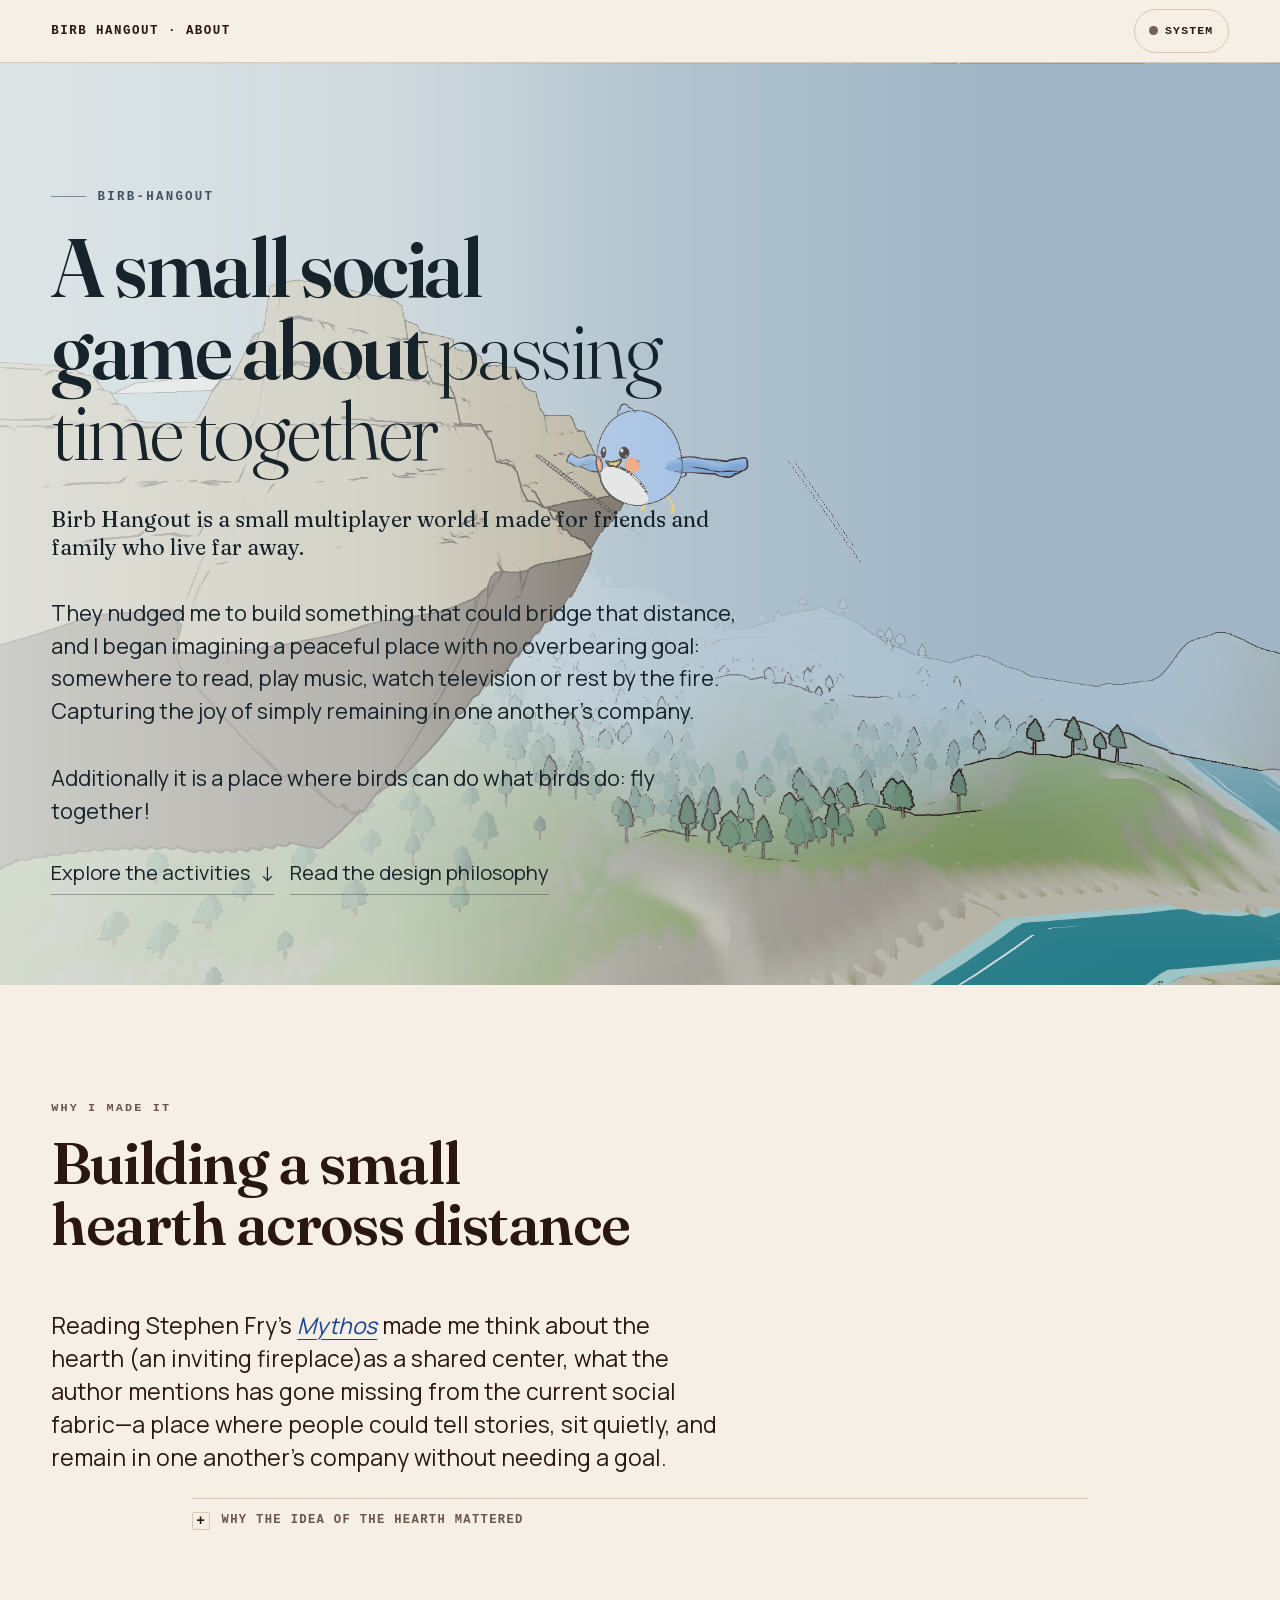
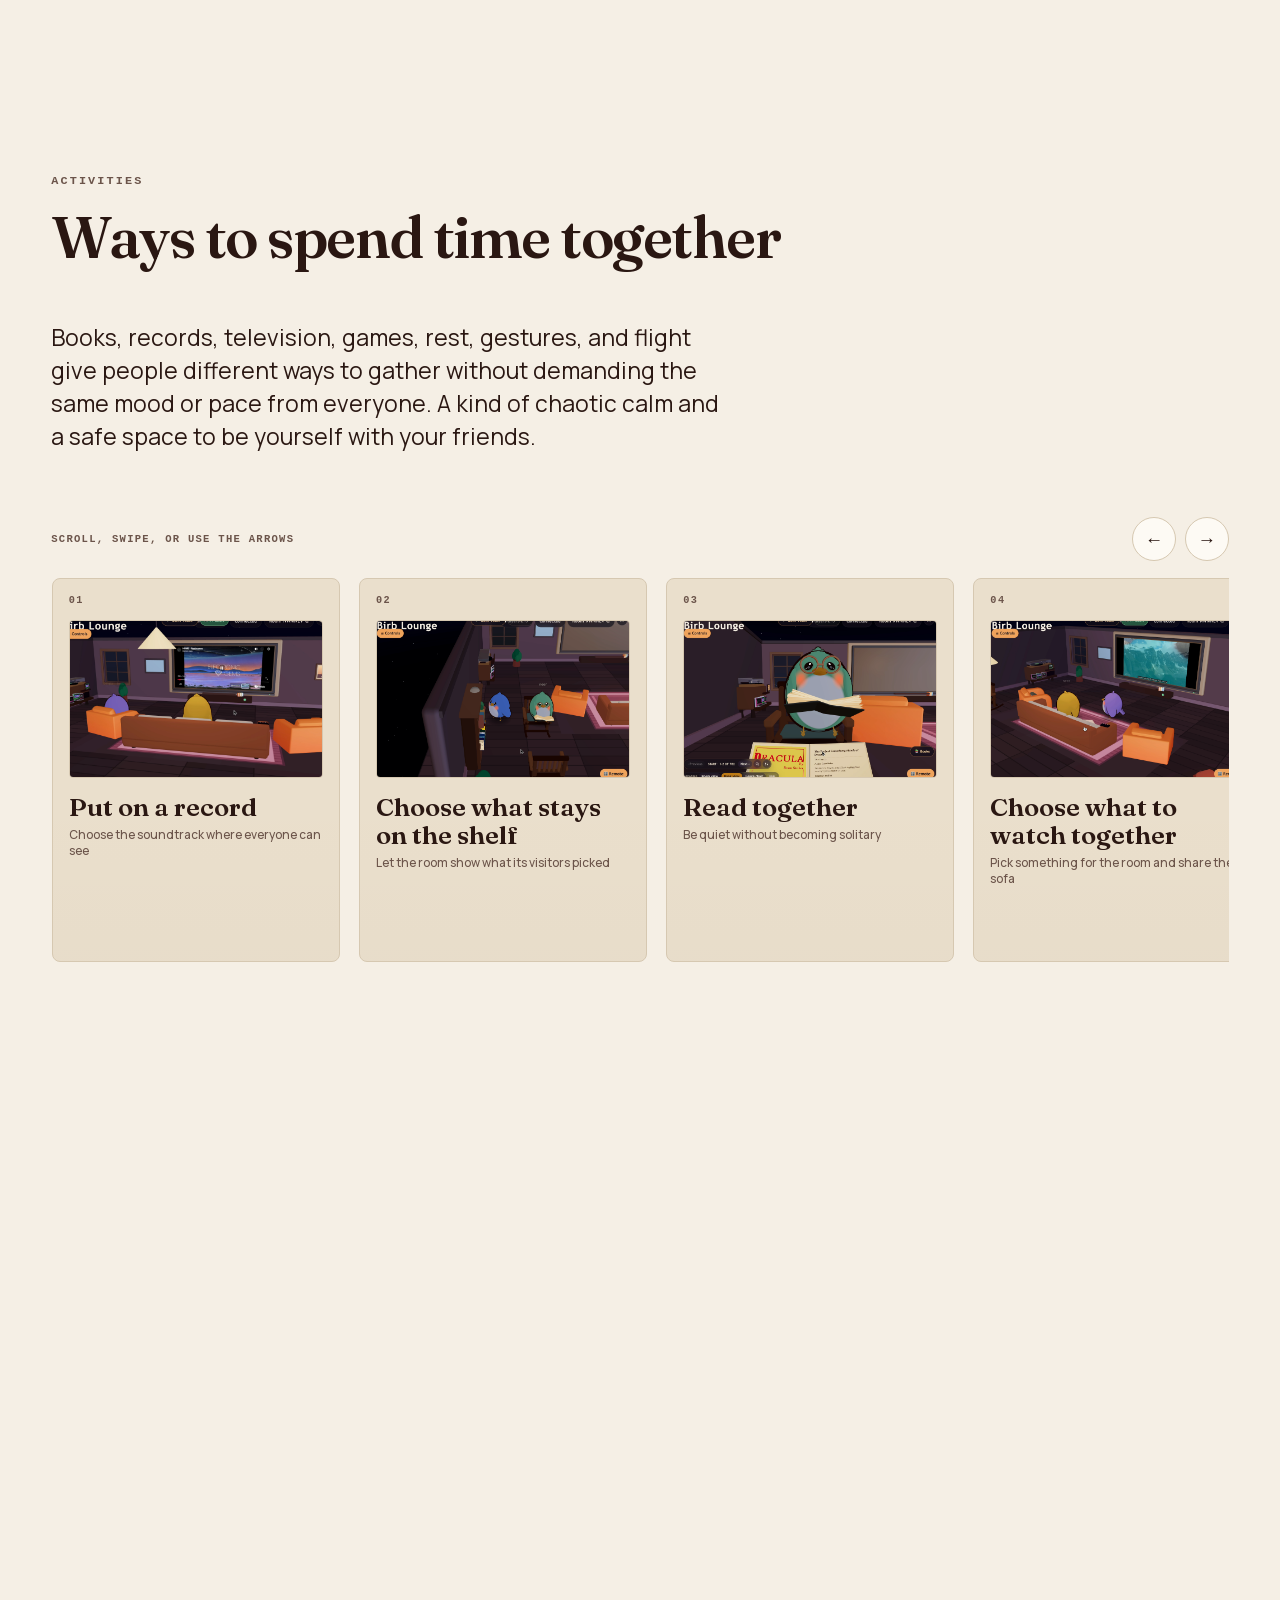
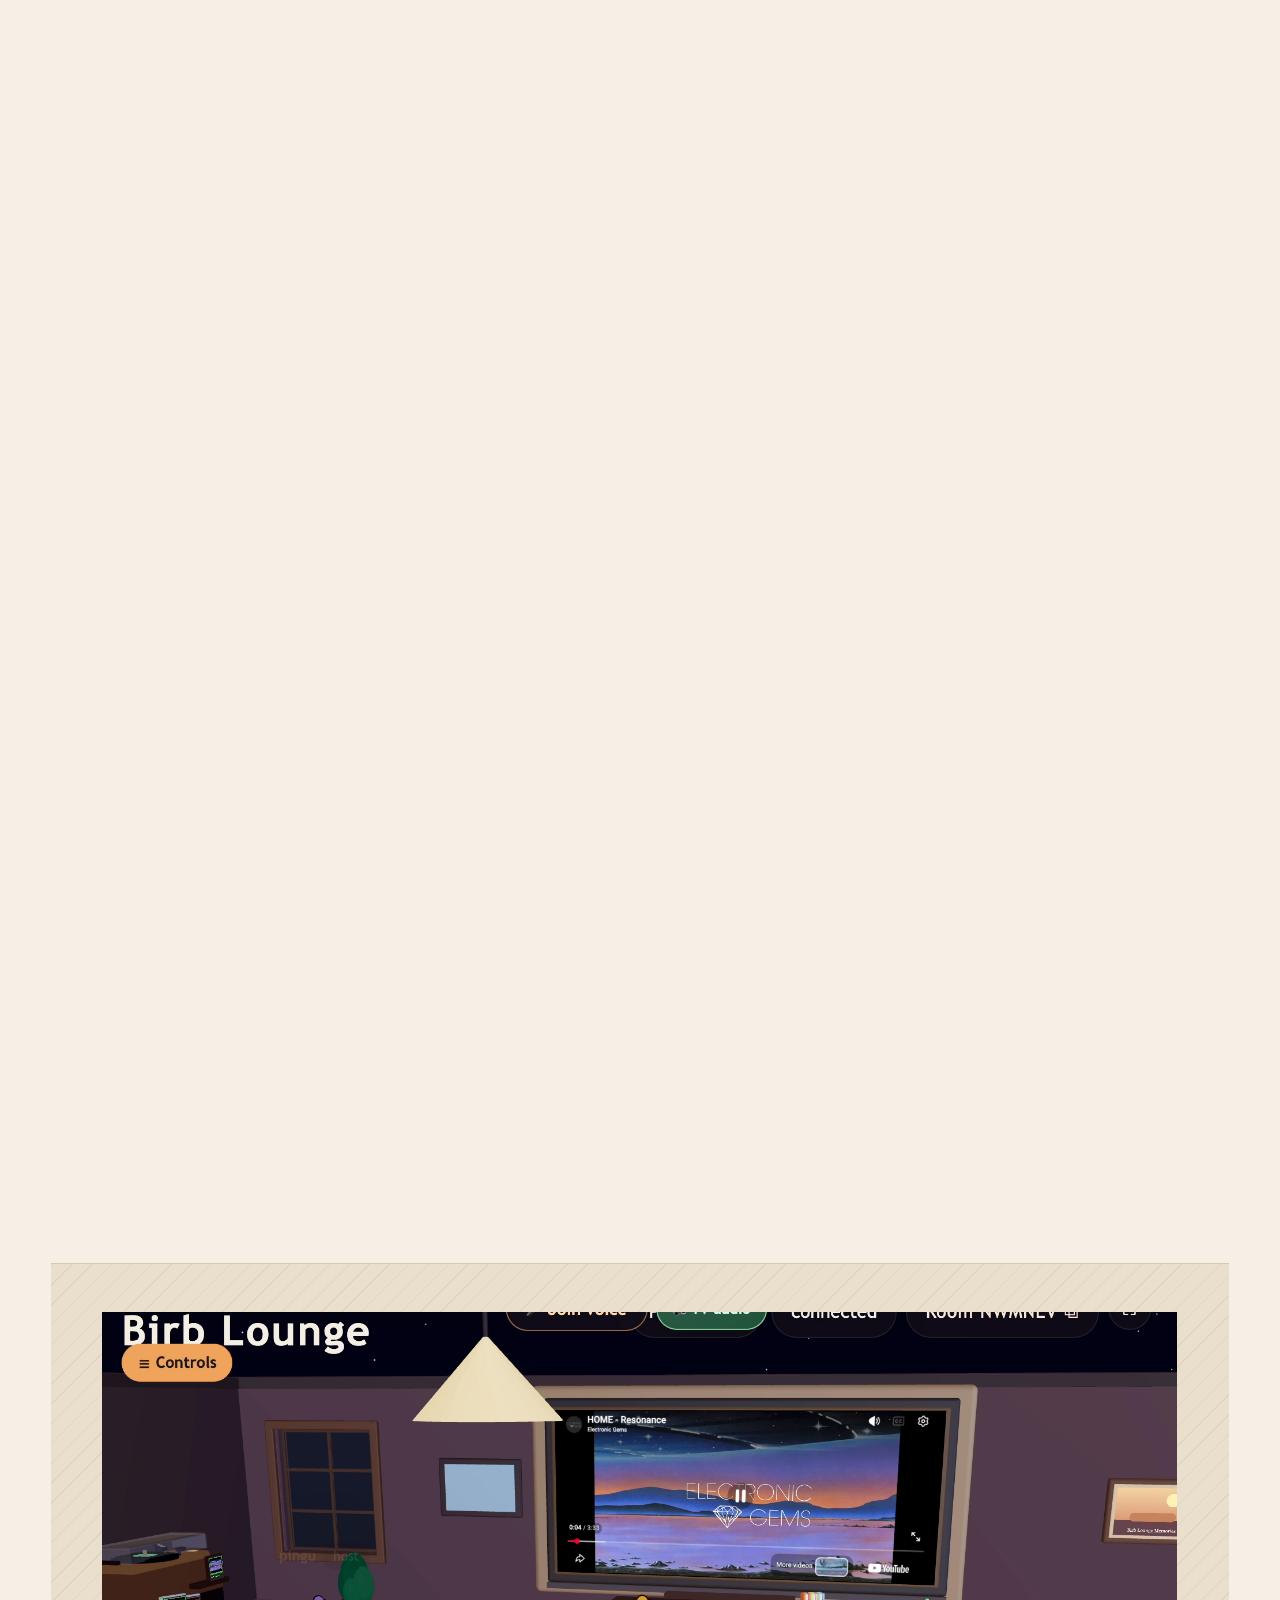
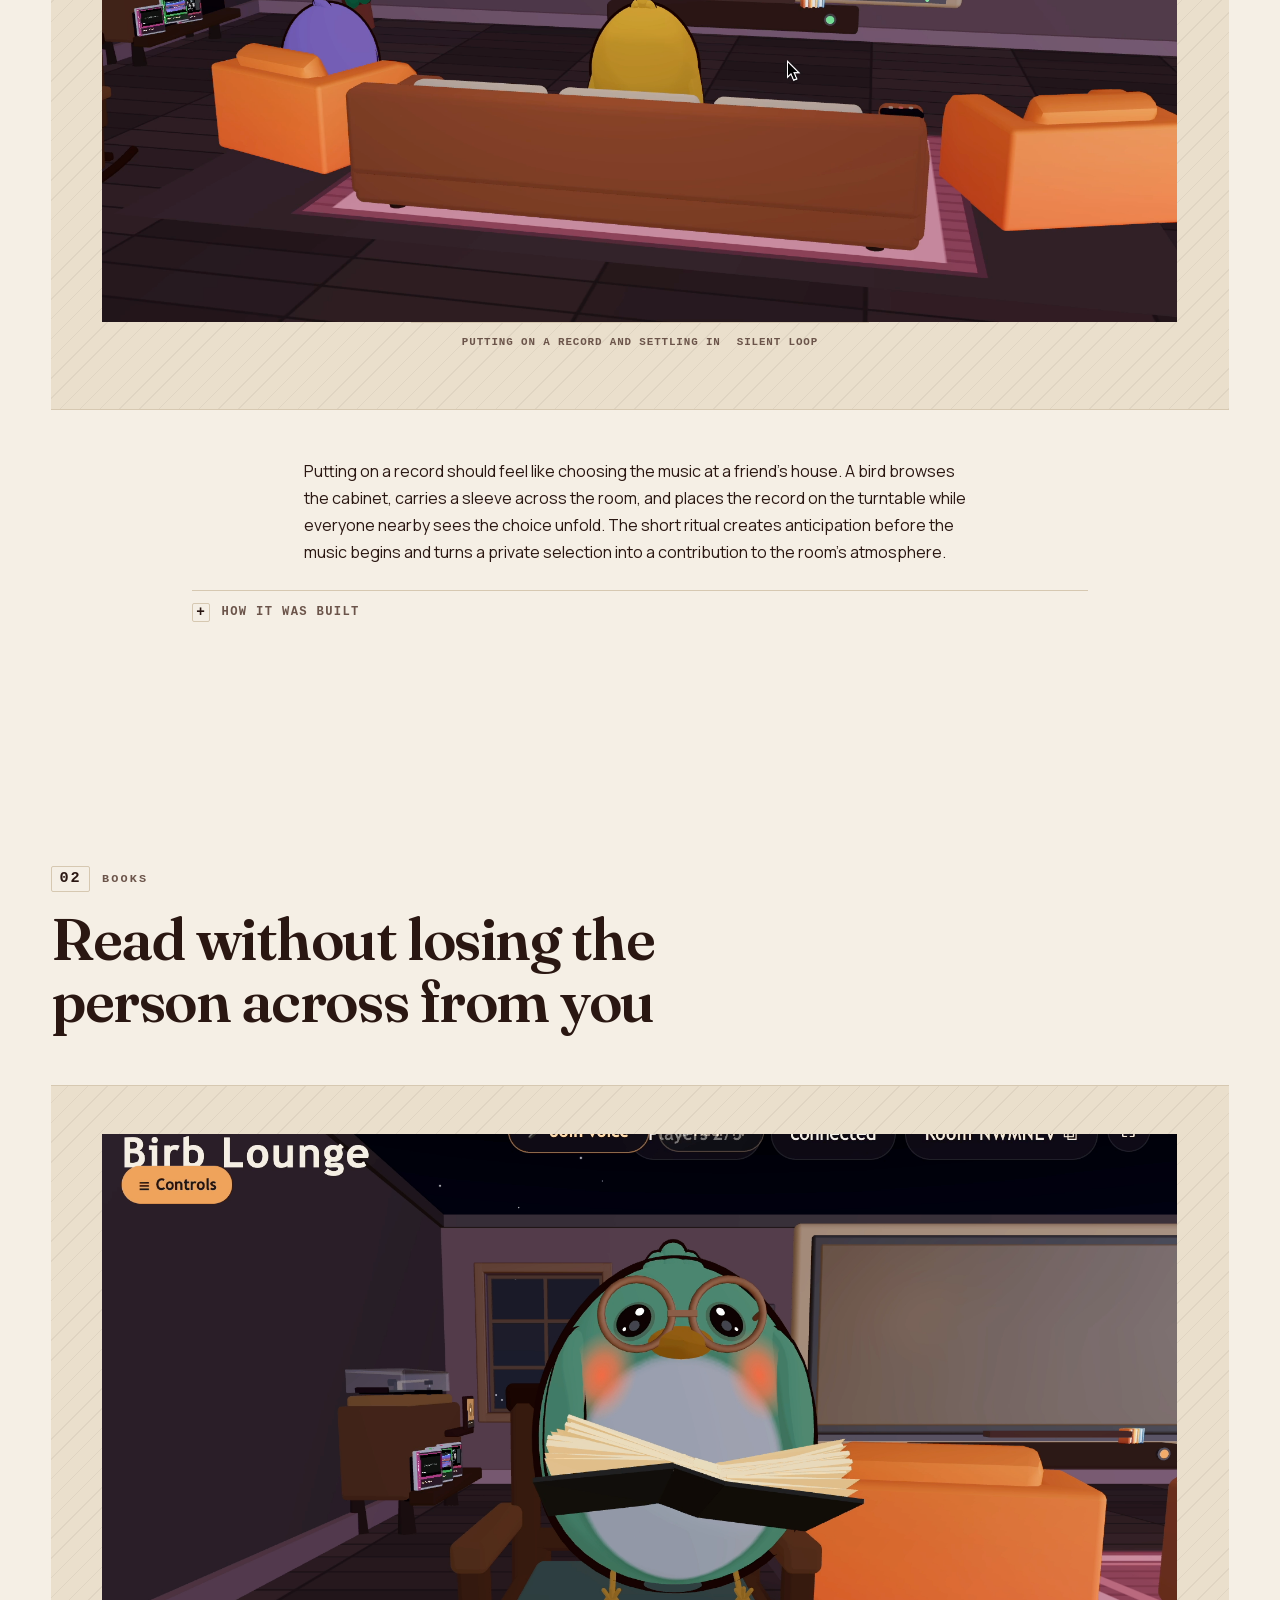
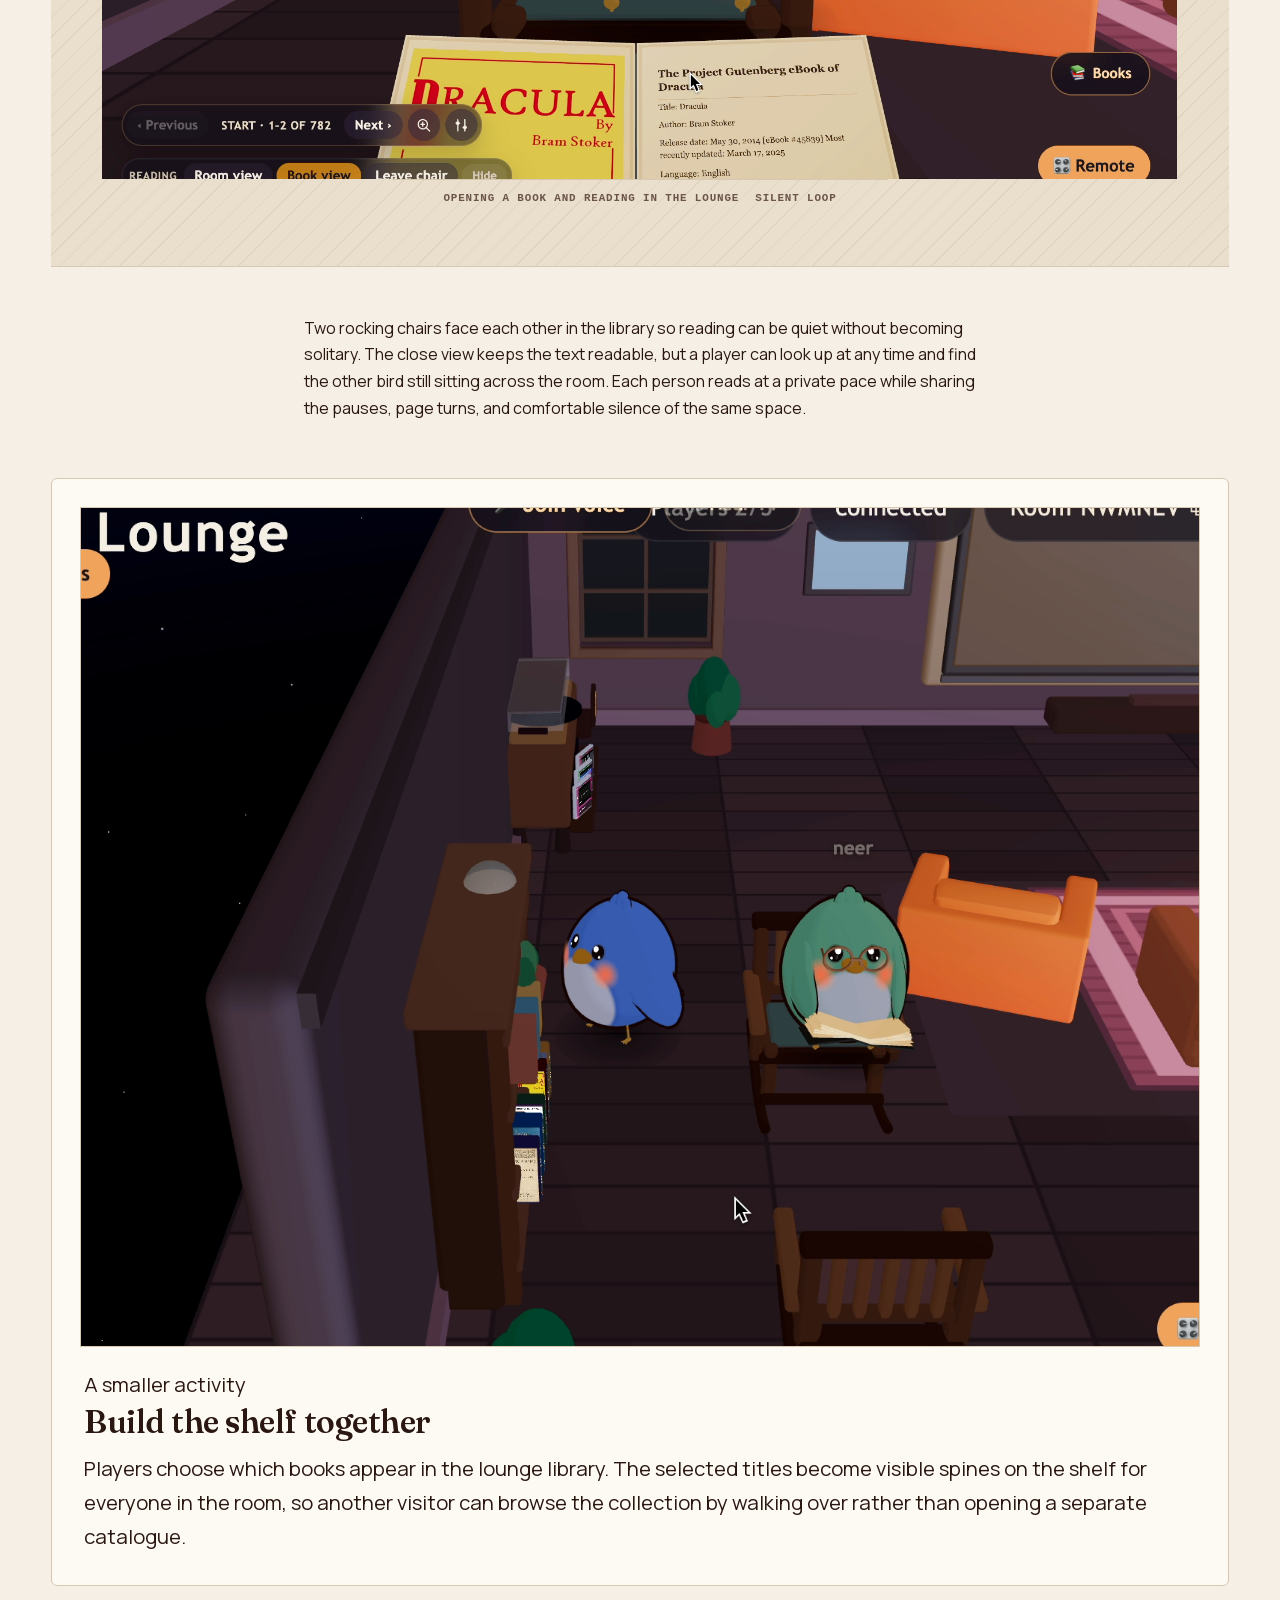
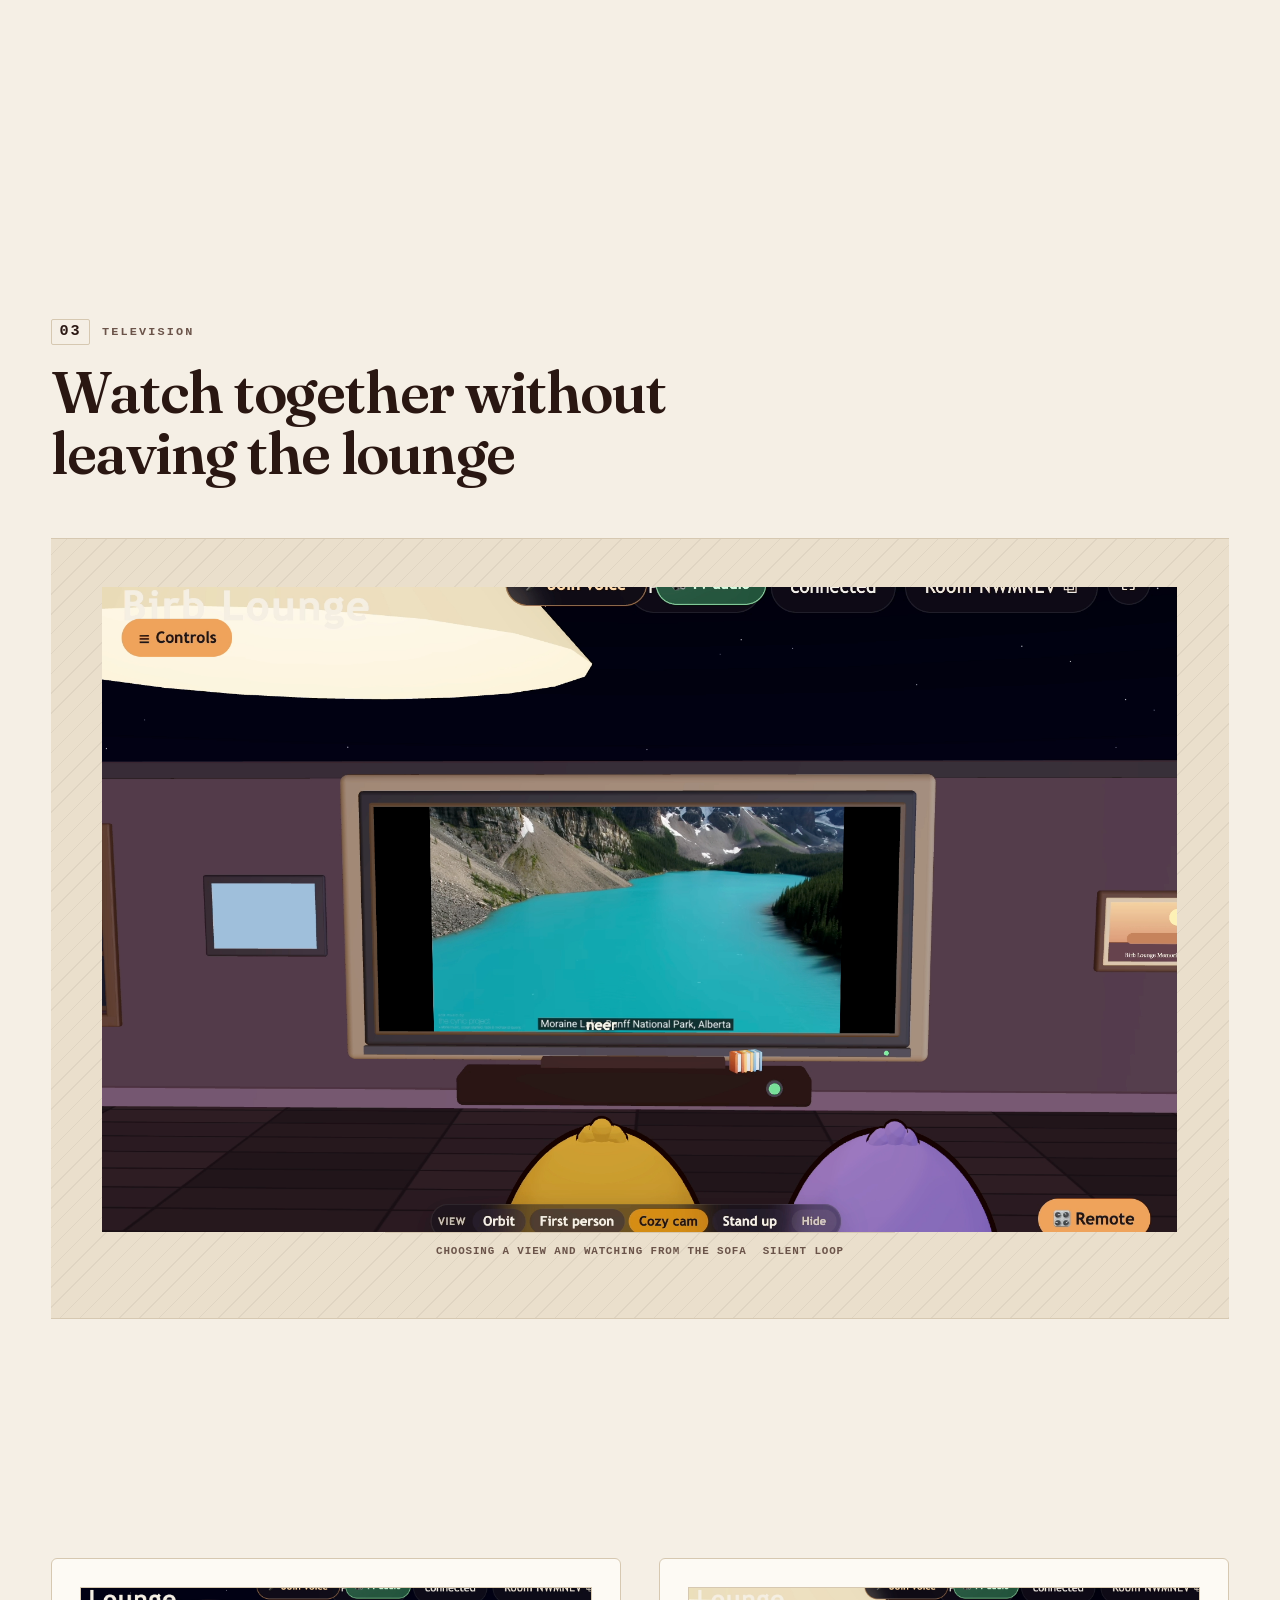
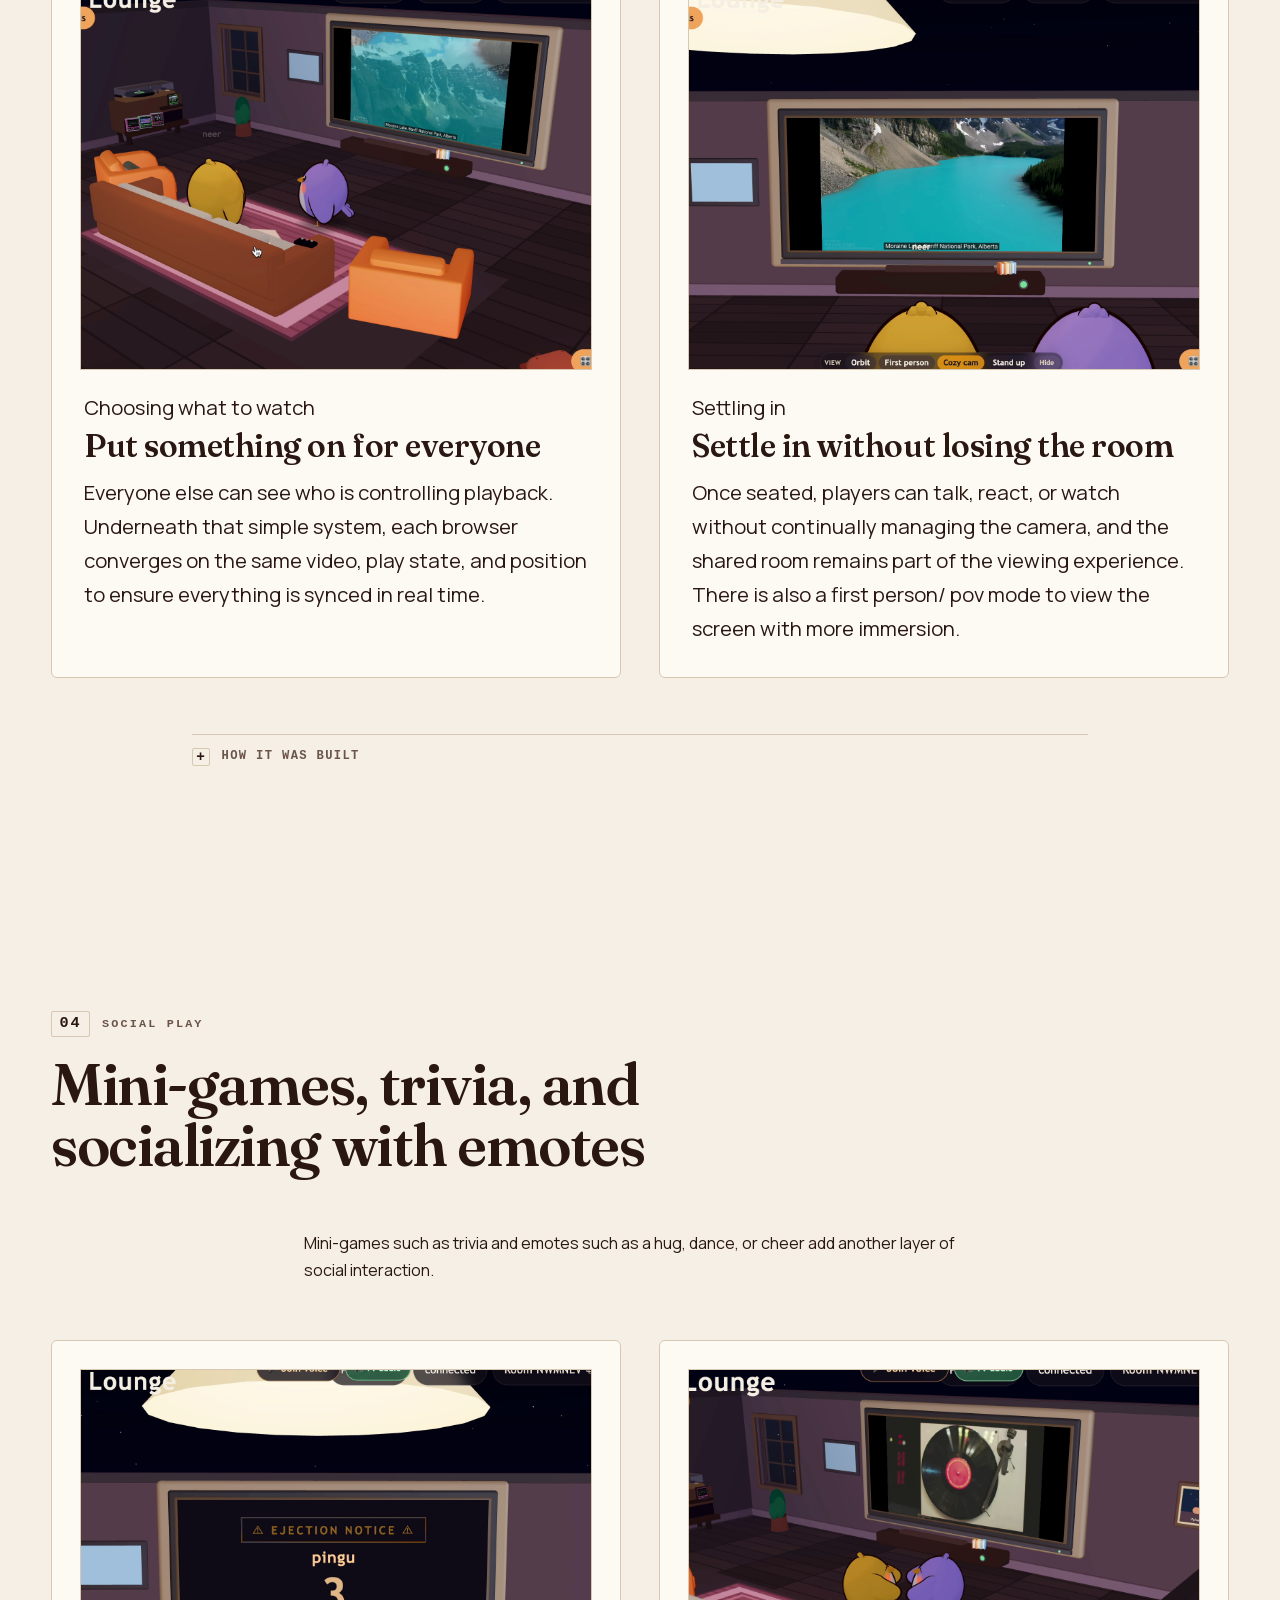
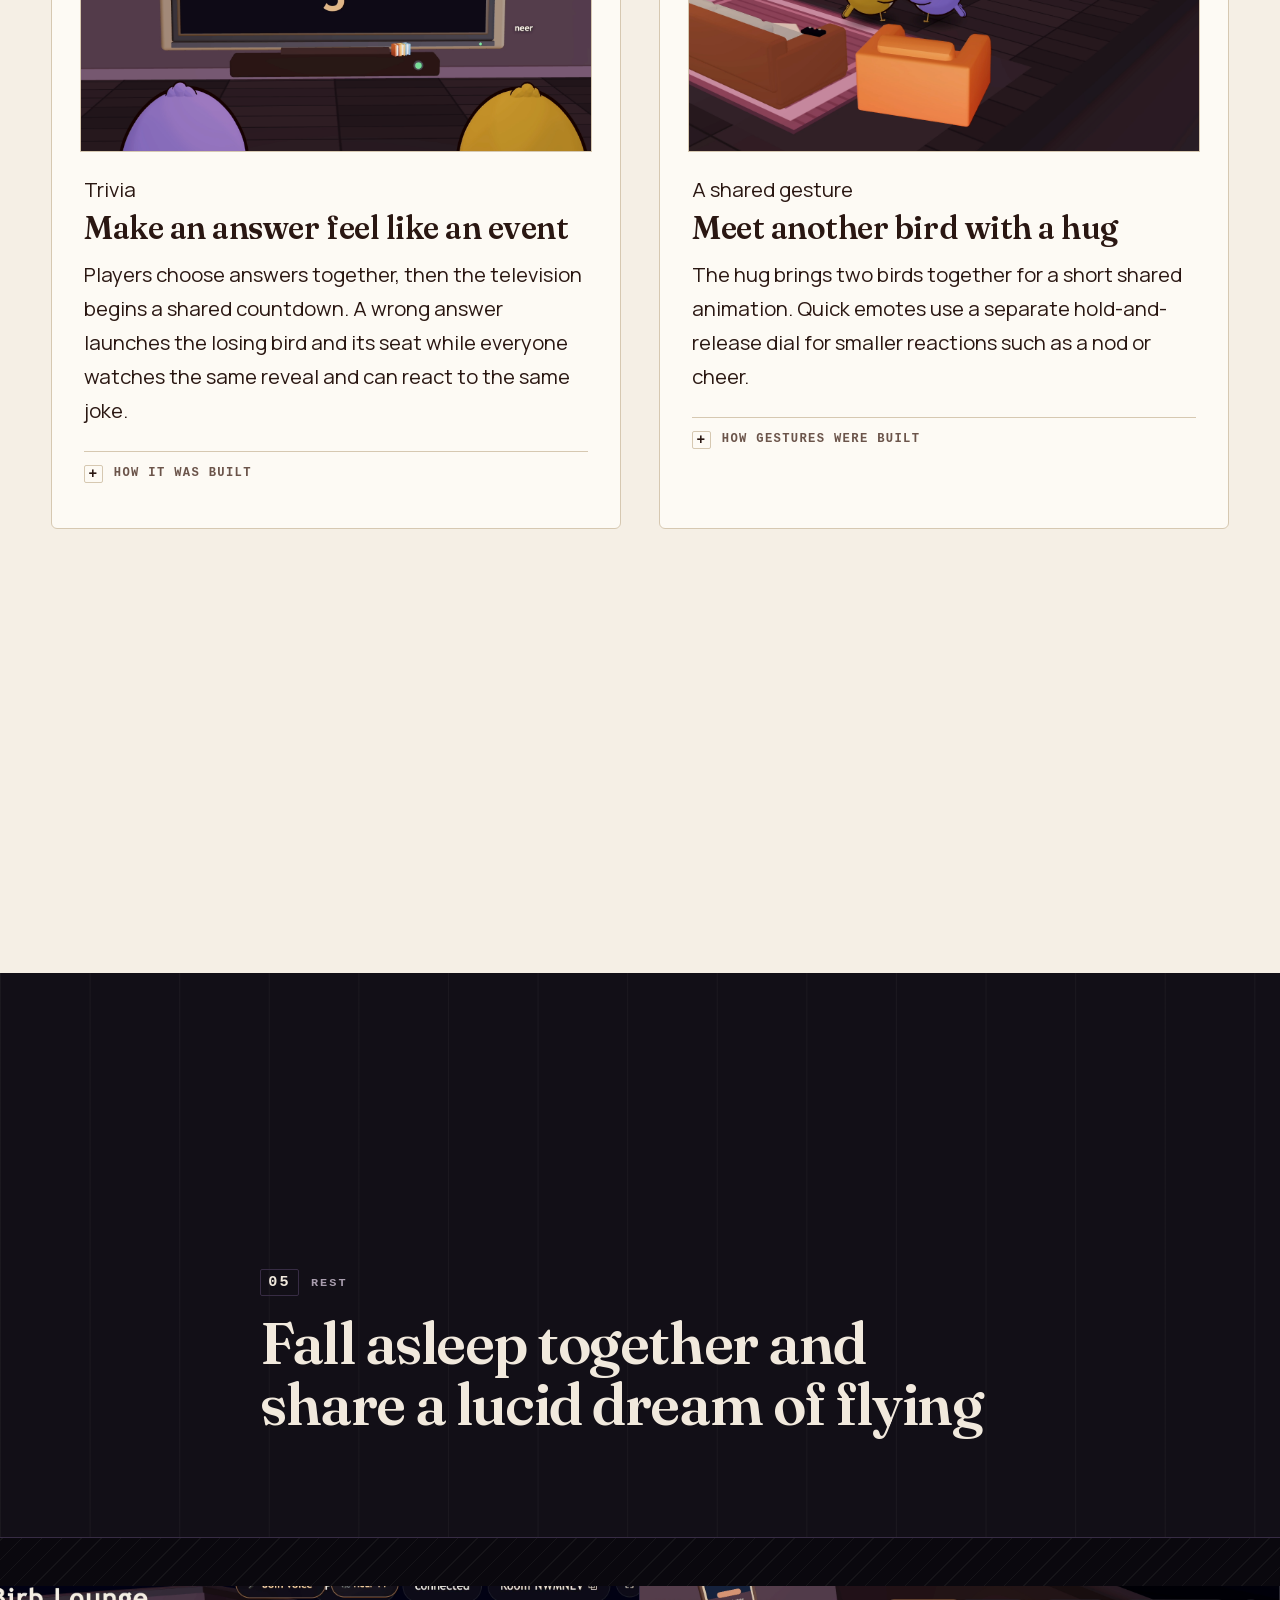
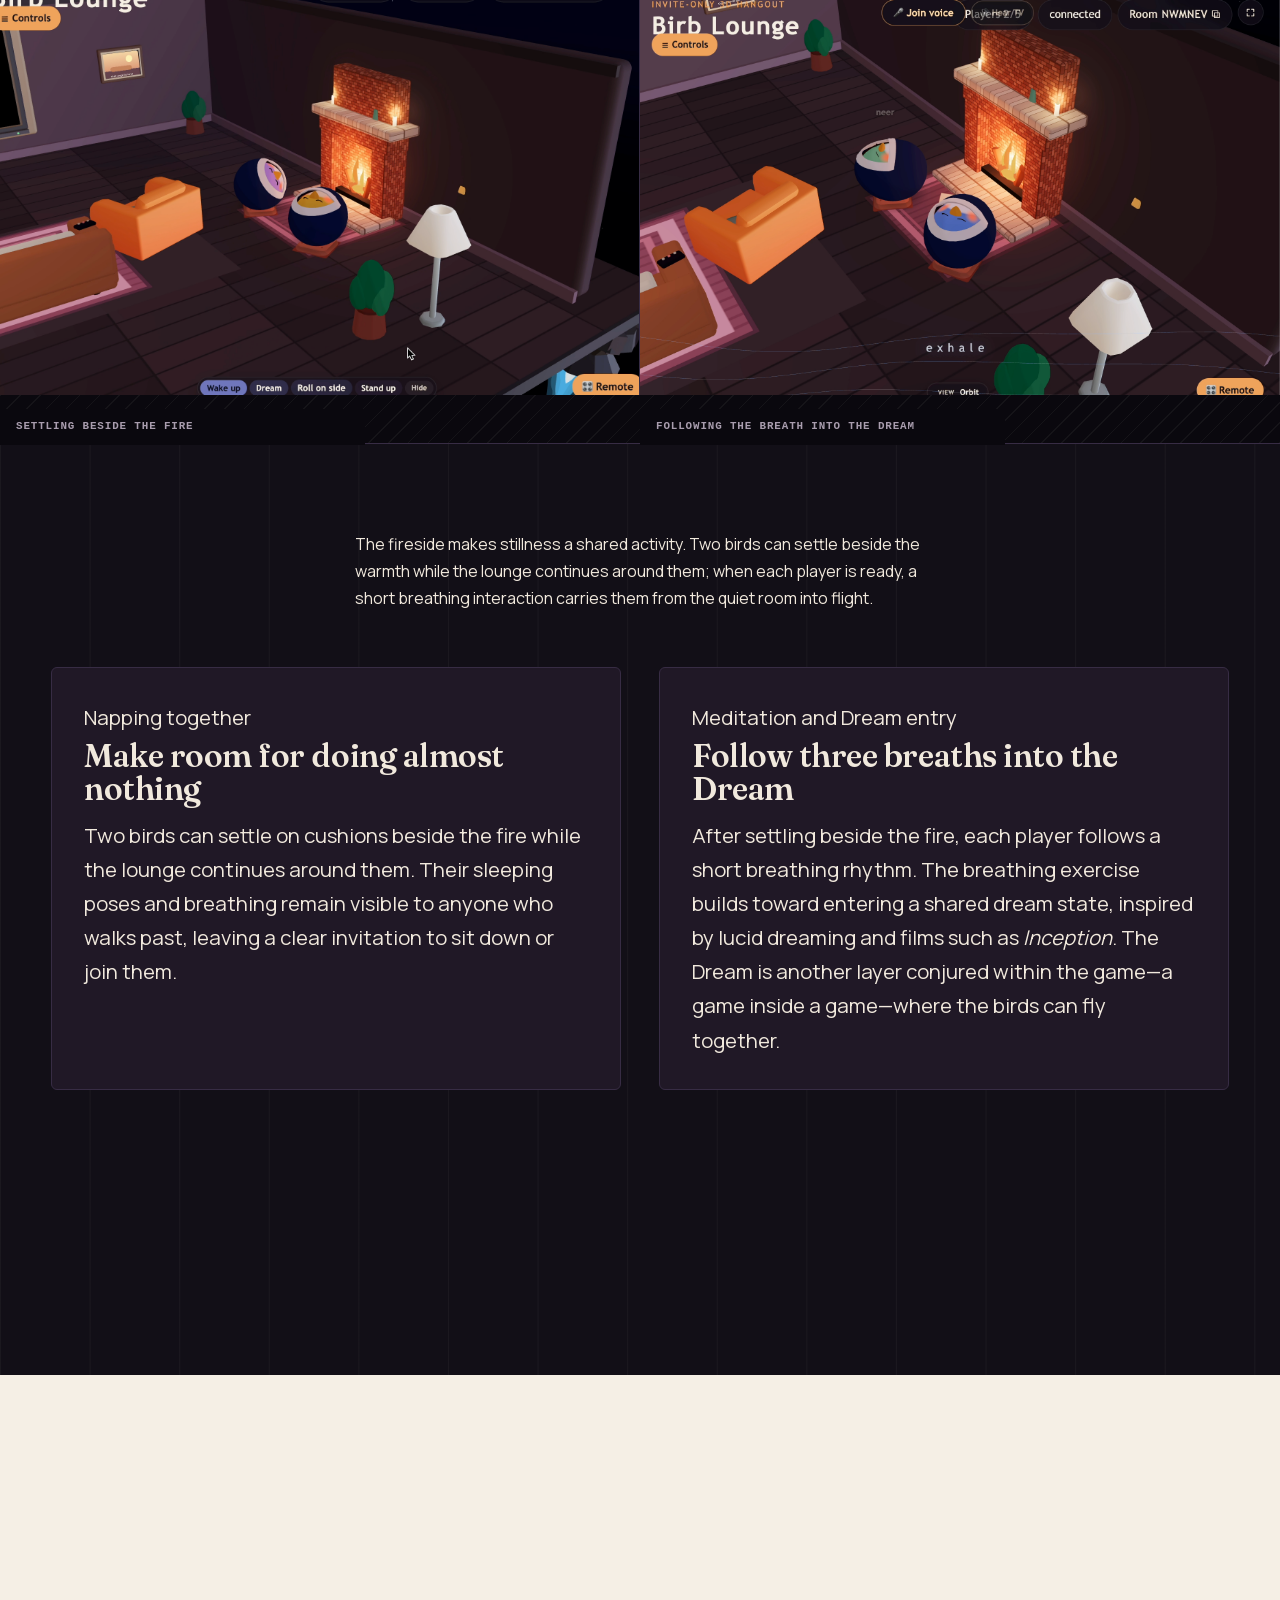
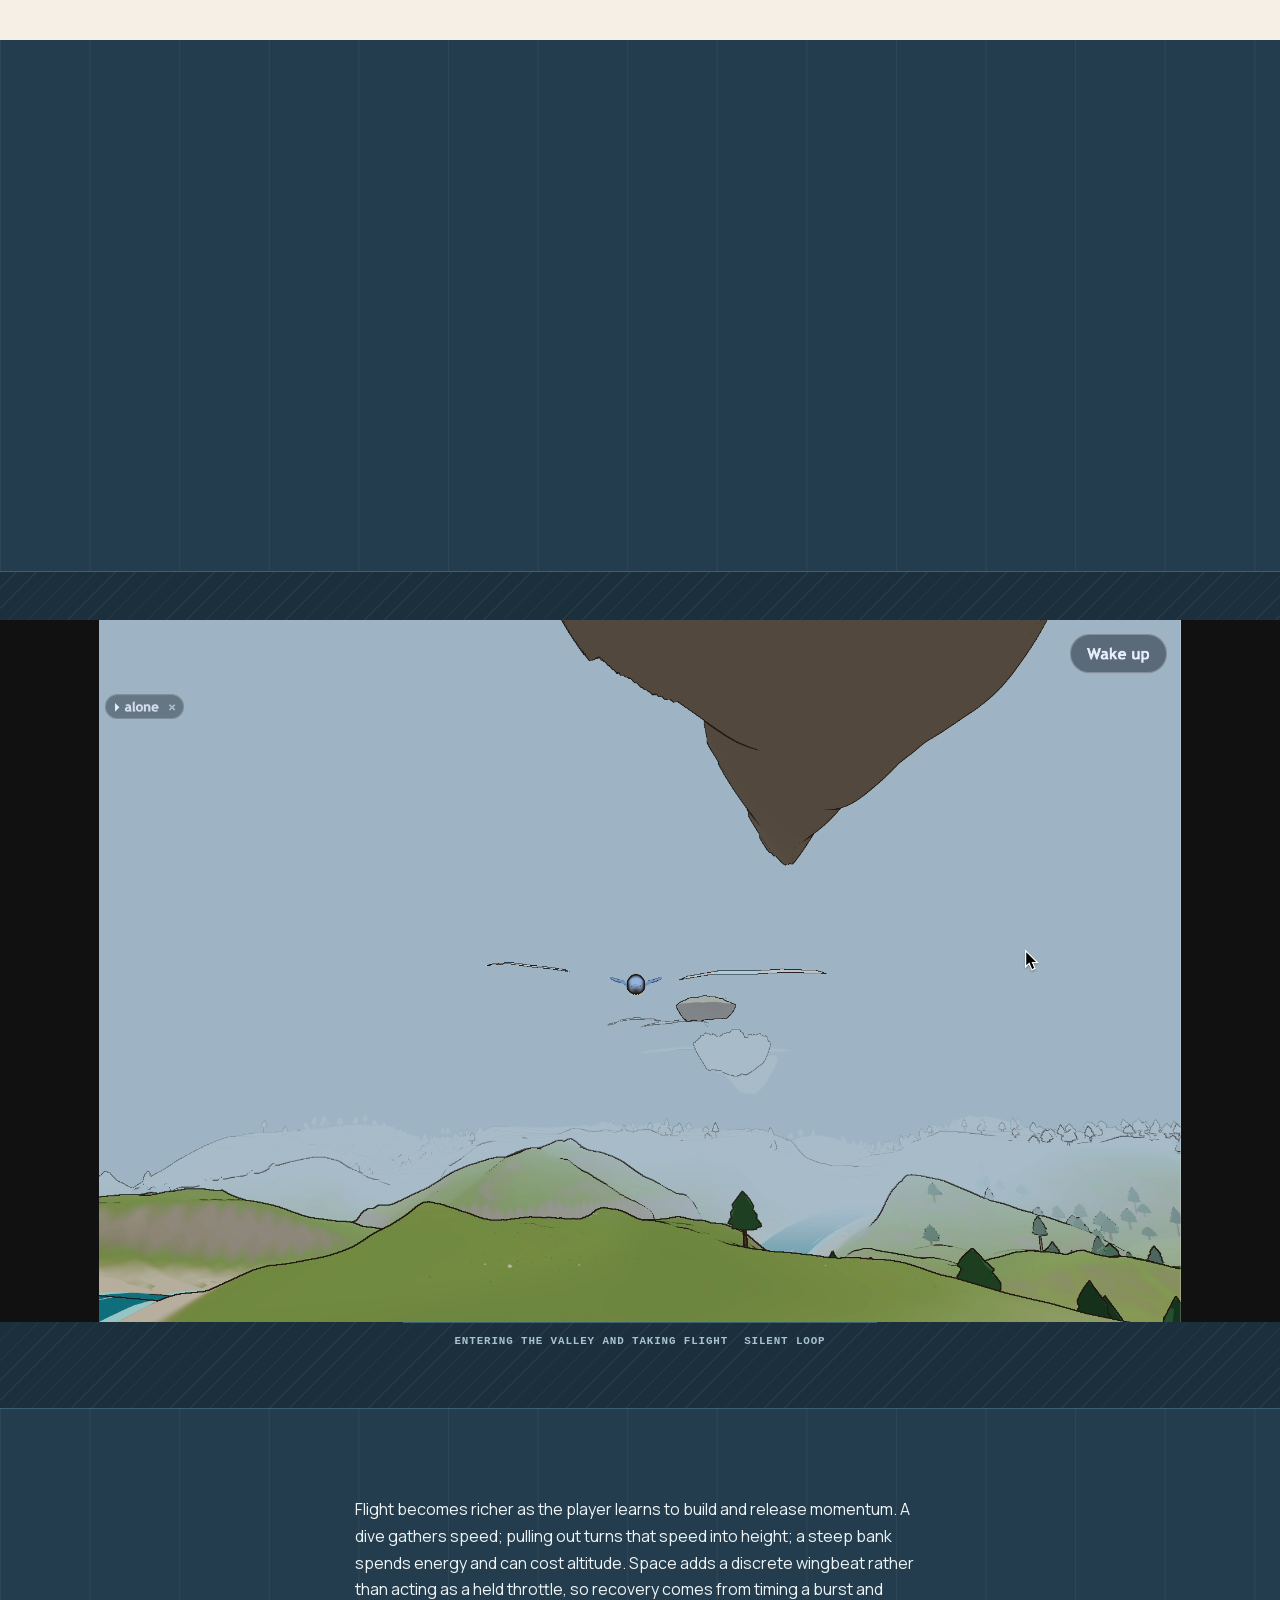
==== commit ae6056b1: "Restrict editor to local copies" ====
--- a/index.html
+++ b/index.html
@@ -1567,6 +1567,8 @@
 
 <script id="editorJs">
 (function(){"use strict";
+  var localEditor=window.location.protocol==='file:'||window.location.hostname==='localhost'||window.location.hostname==='127.0.0.1';
+  if(!localEditor)return;
   var root=document.documentElement, api=null, dirty=false, undo=[], open=null;
   var editableSelector='h1,h2,h3,h4,h5,h6,p,summary,figcaption,.activity-index__state,.activity-index__name,.activity-index__promise,.activity-video-note span,.hero__cue,.topbar__mark b,.topbar__suffix';
   var used={};
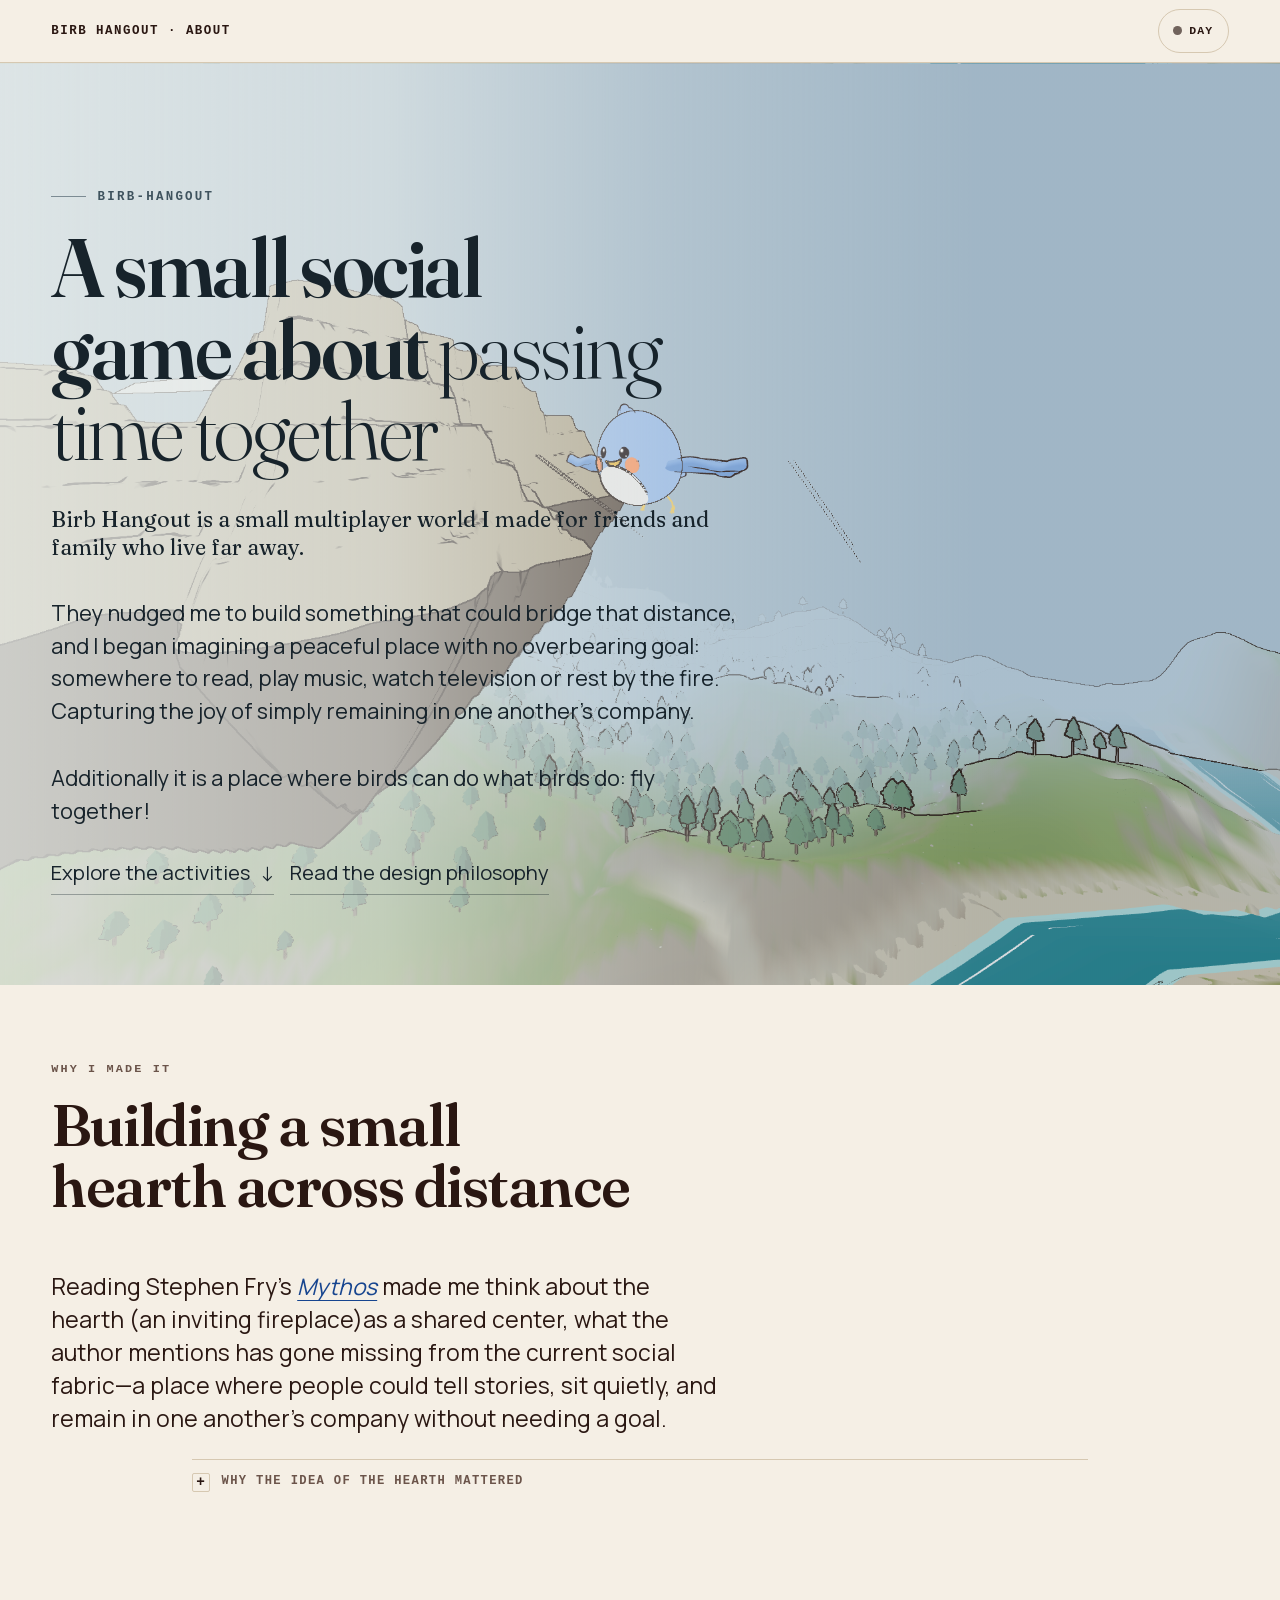
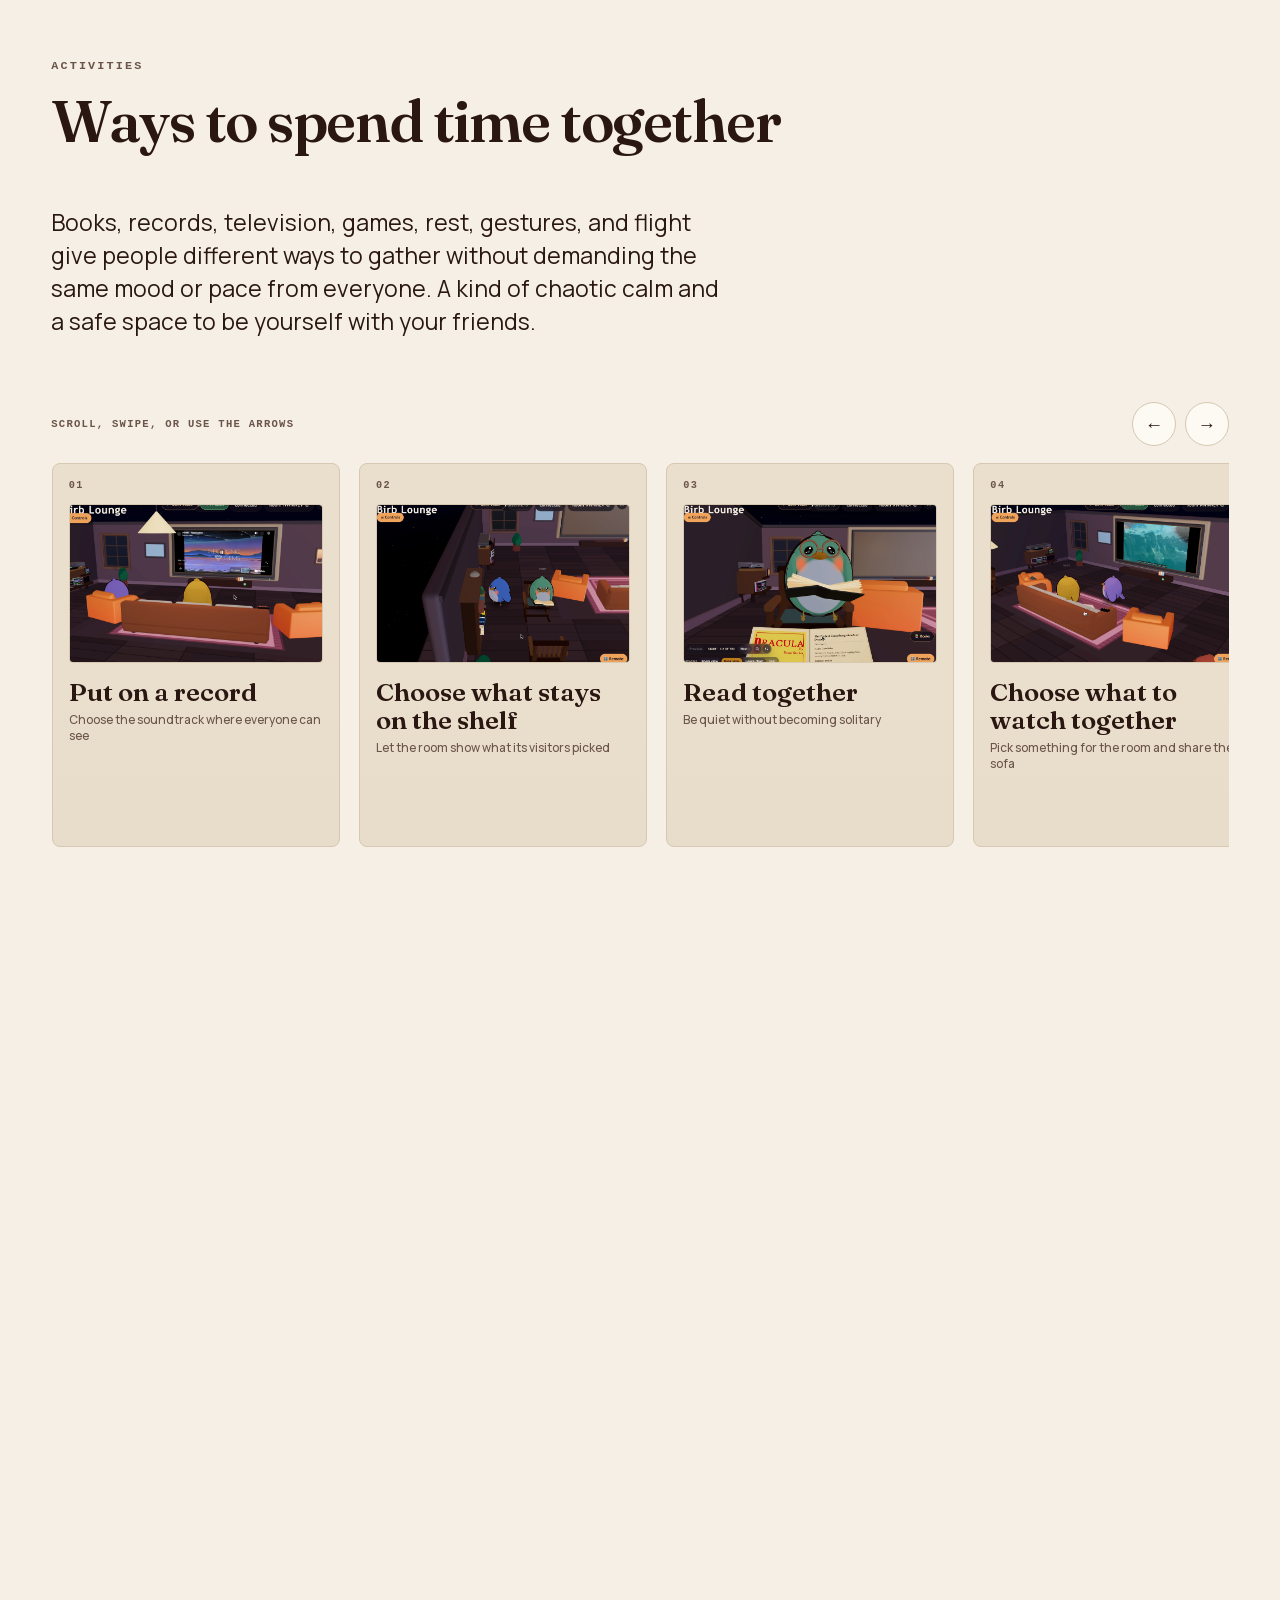
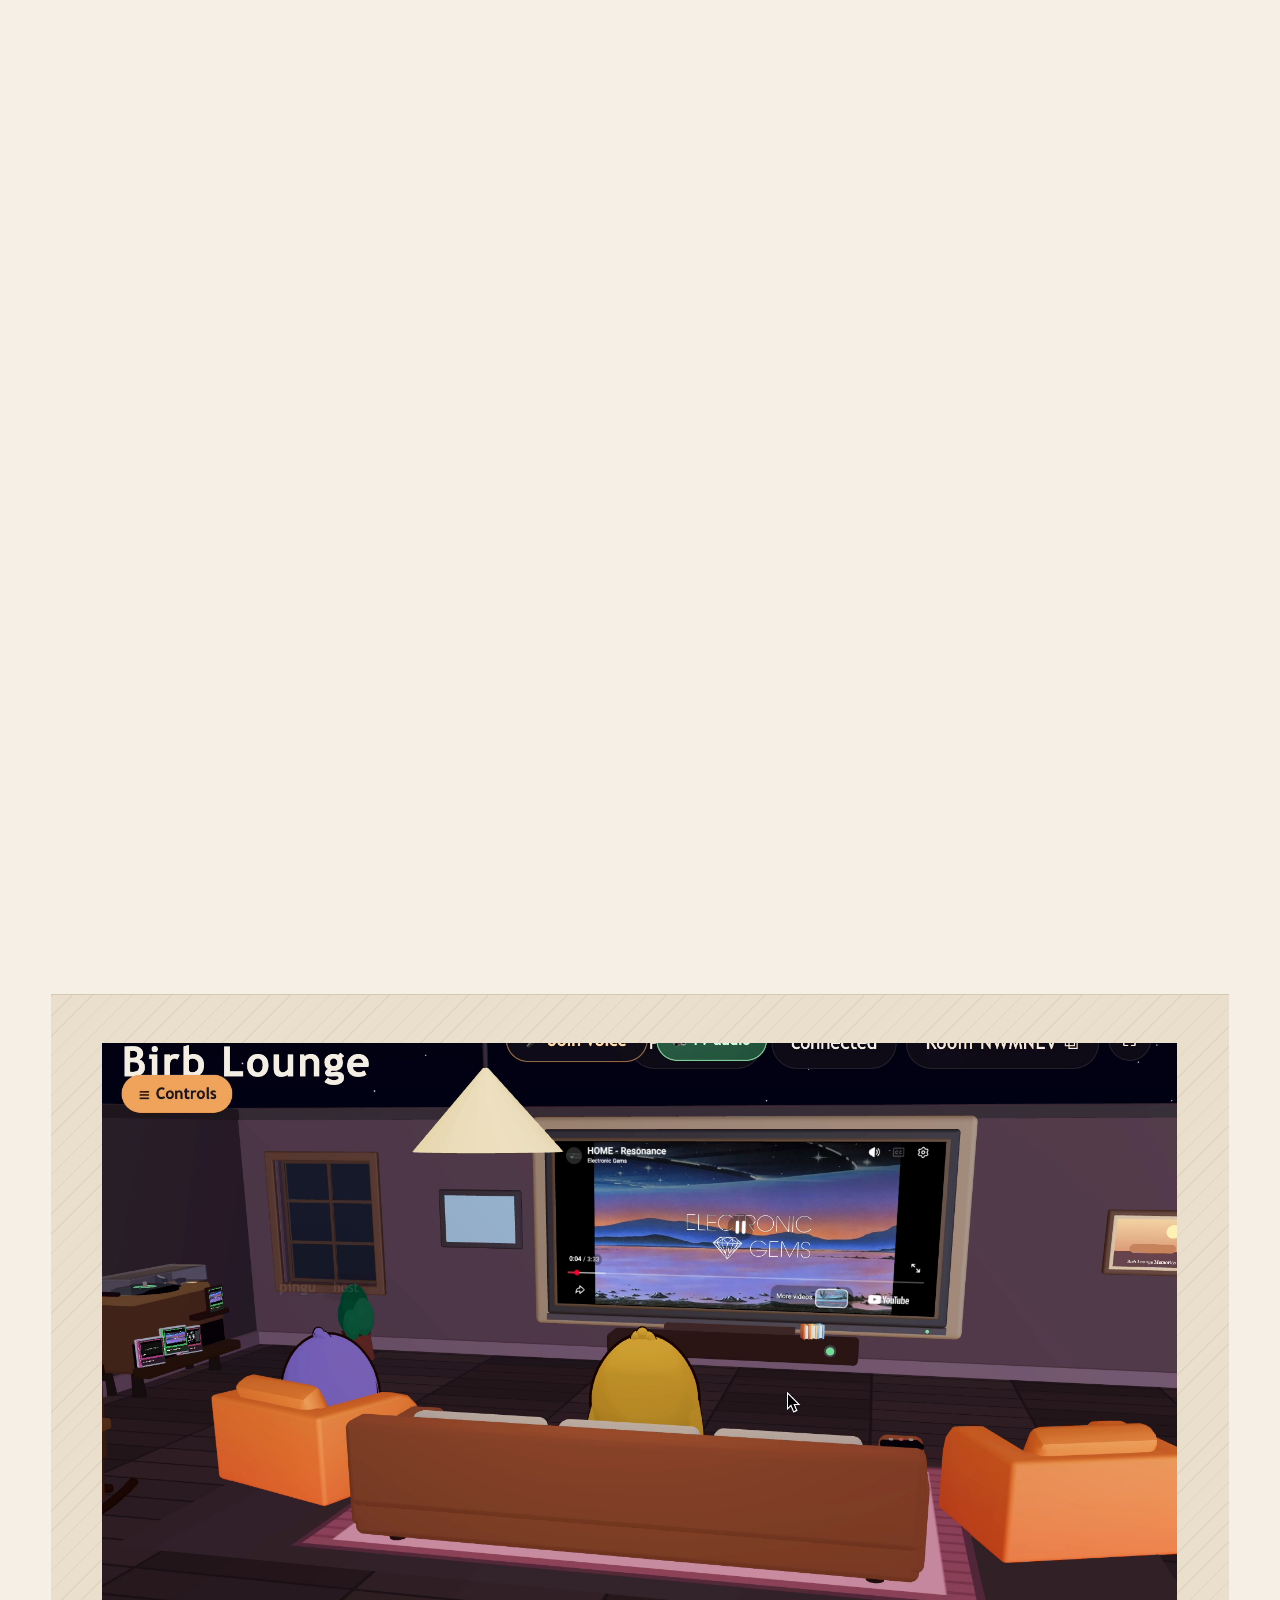
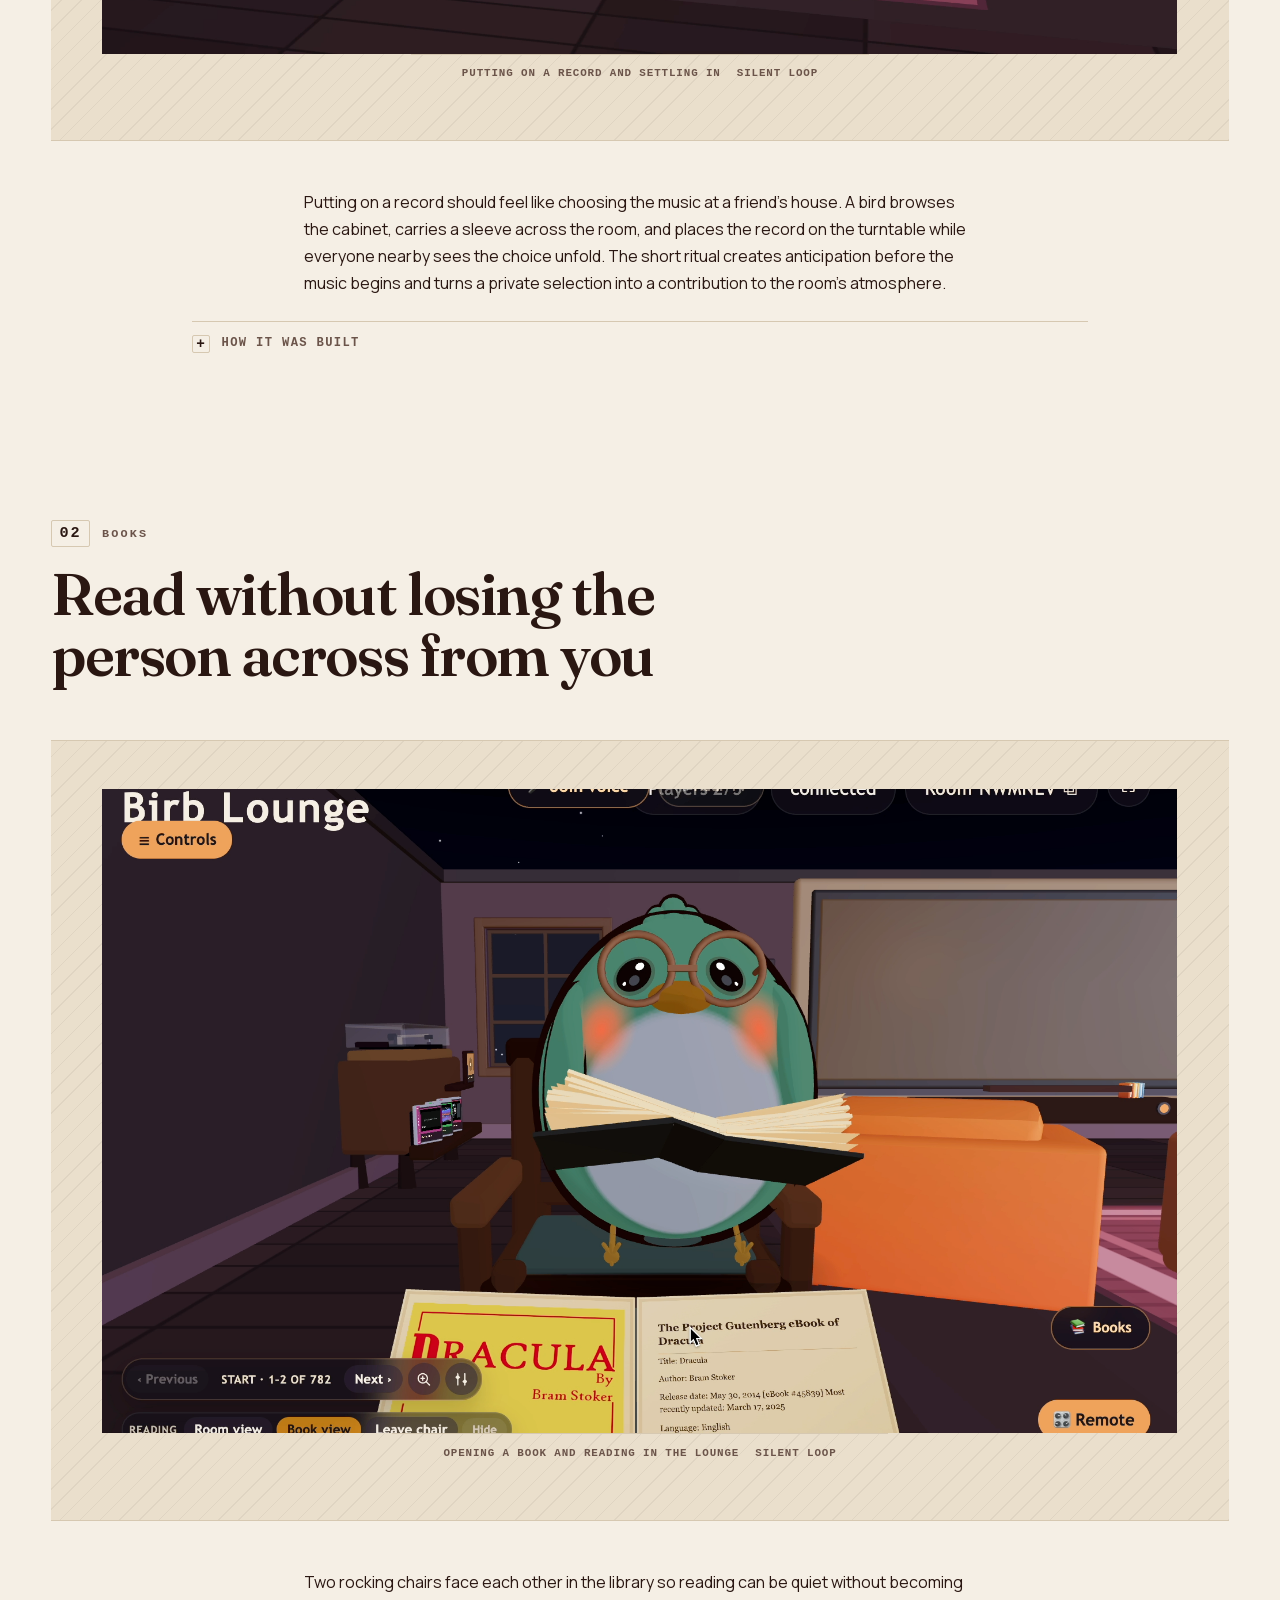
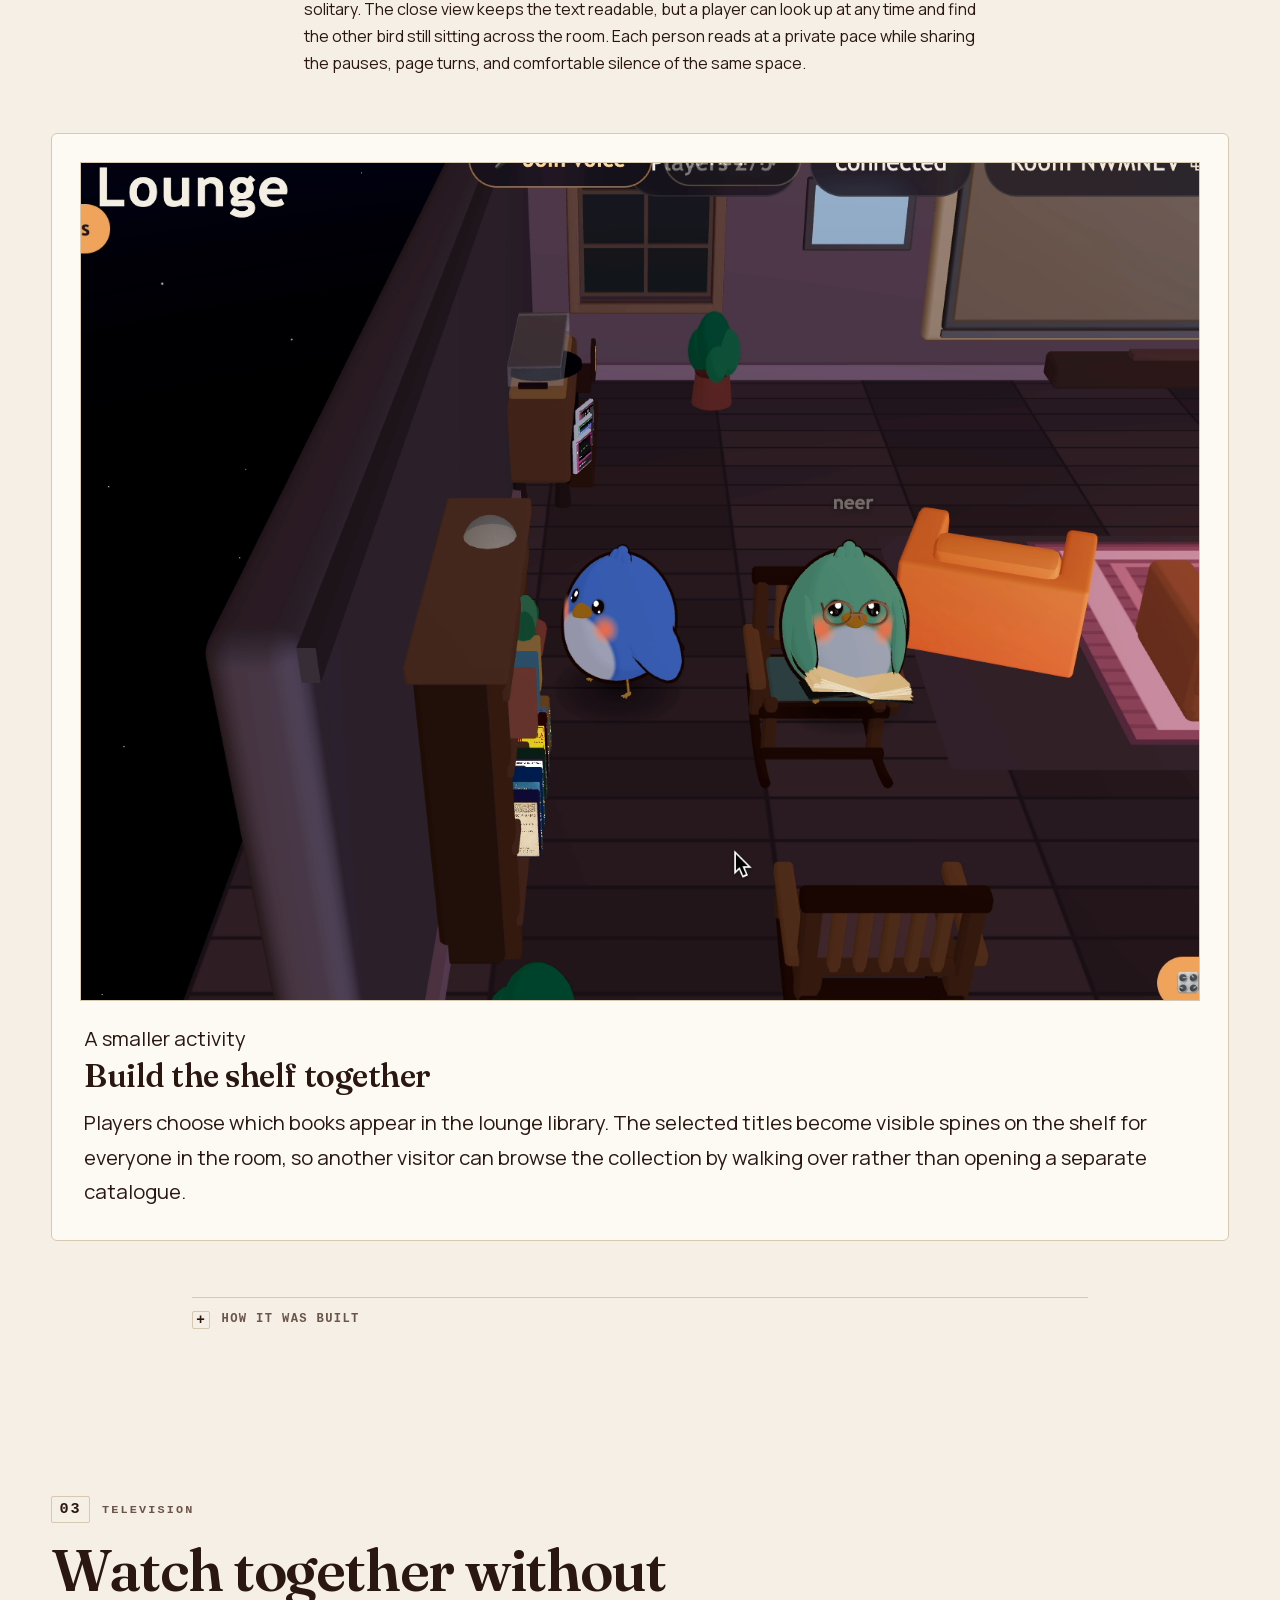
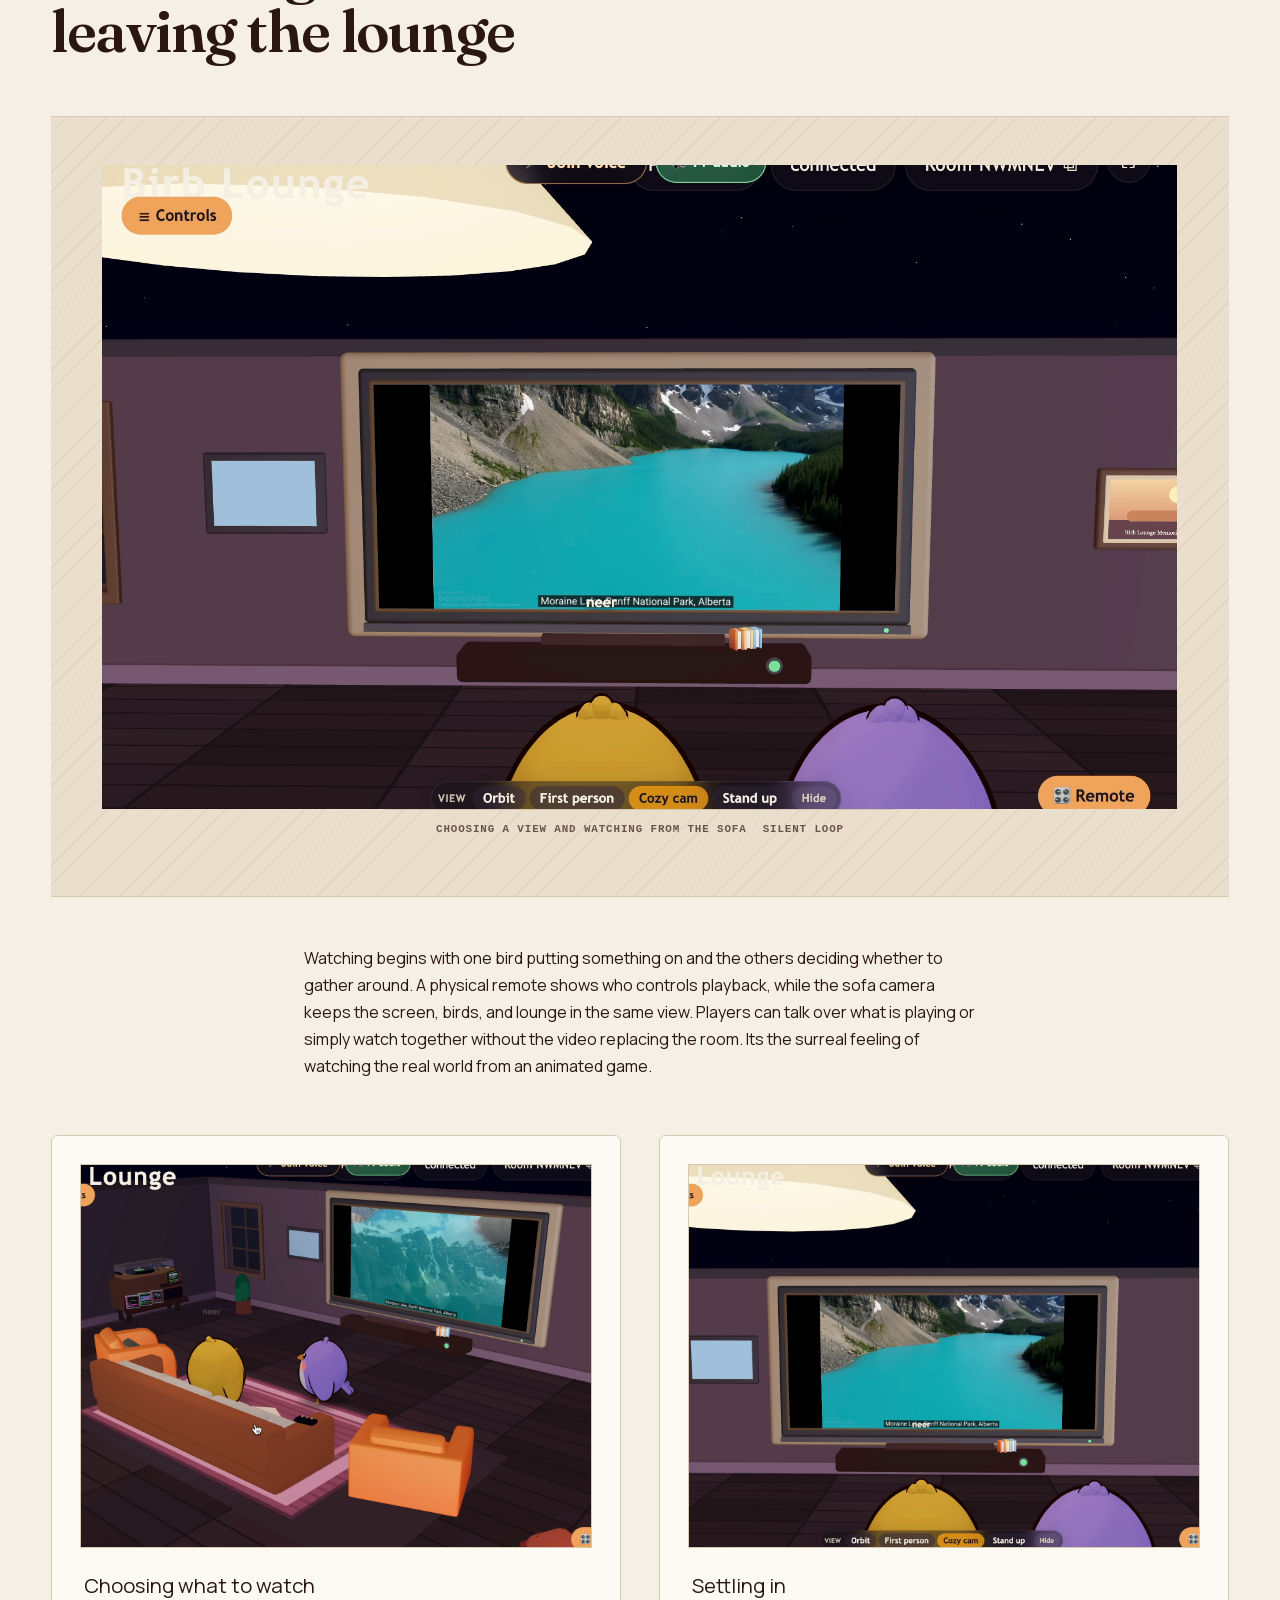
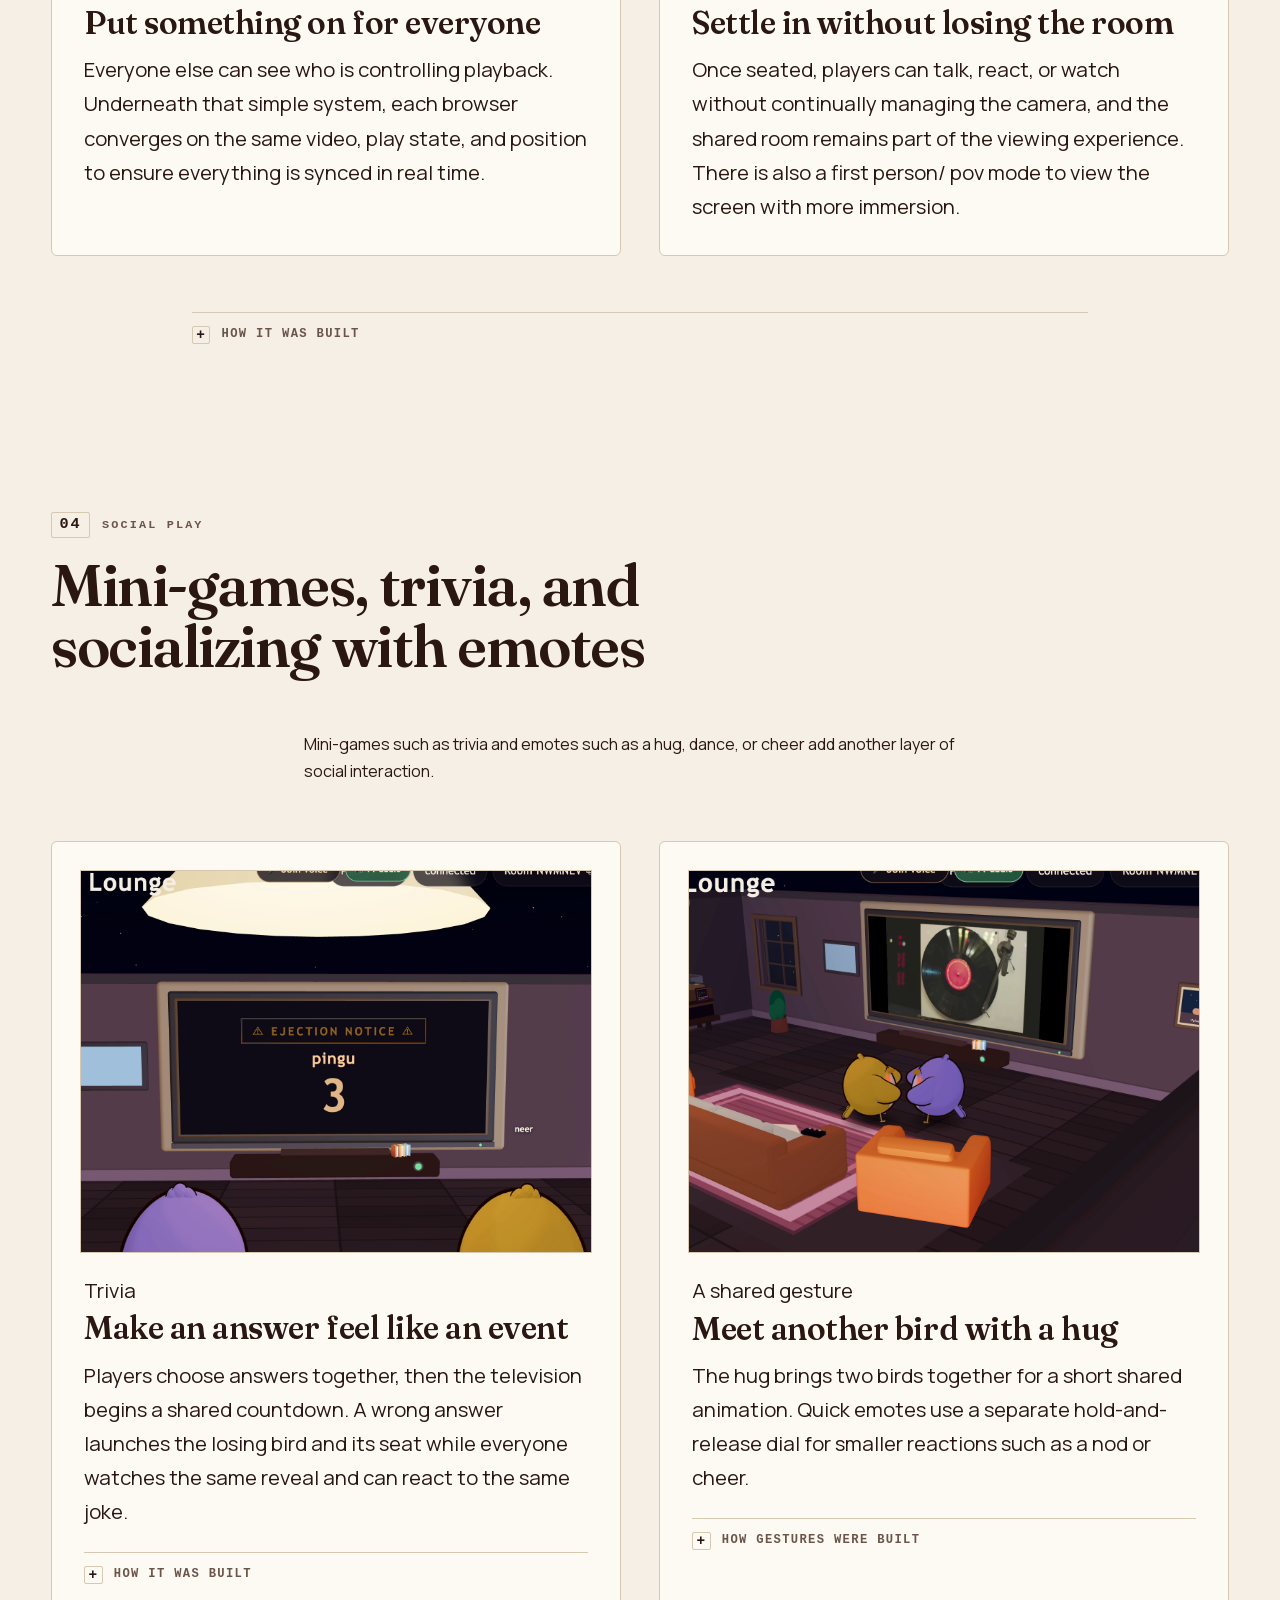
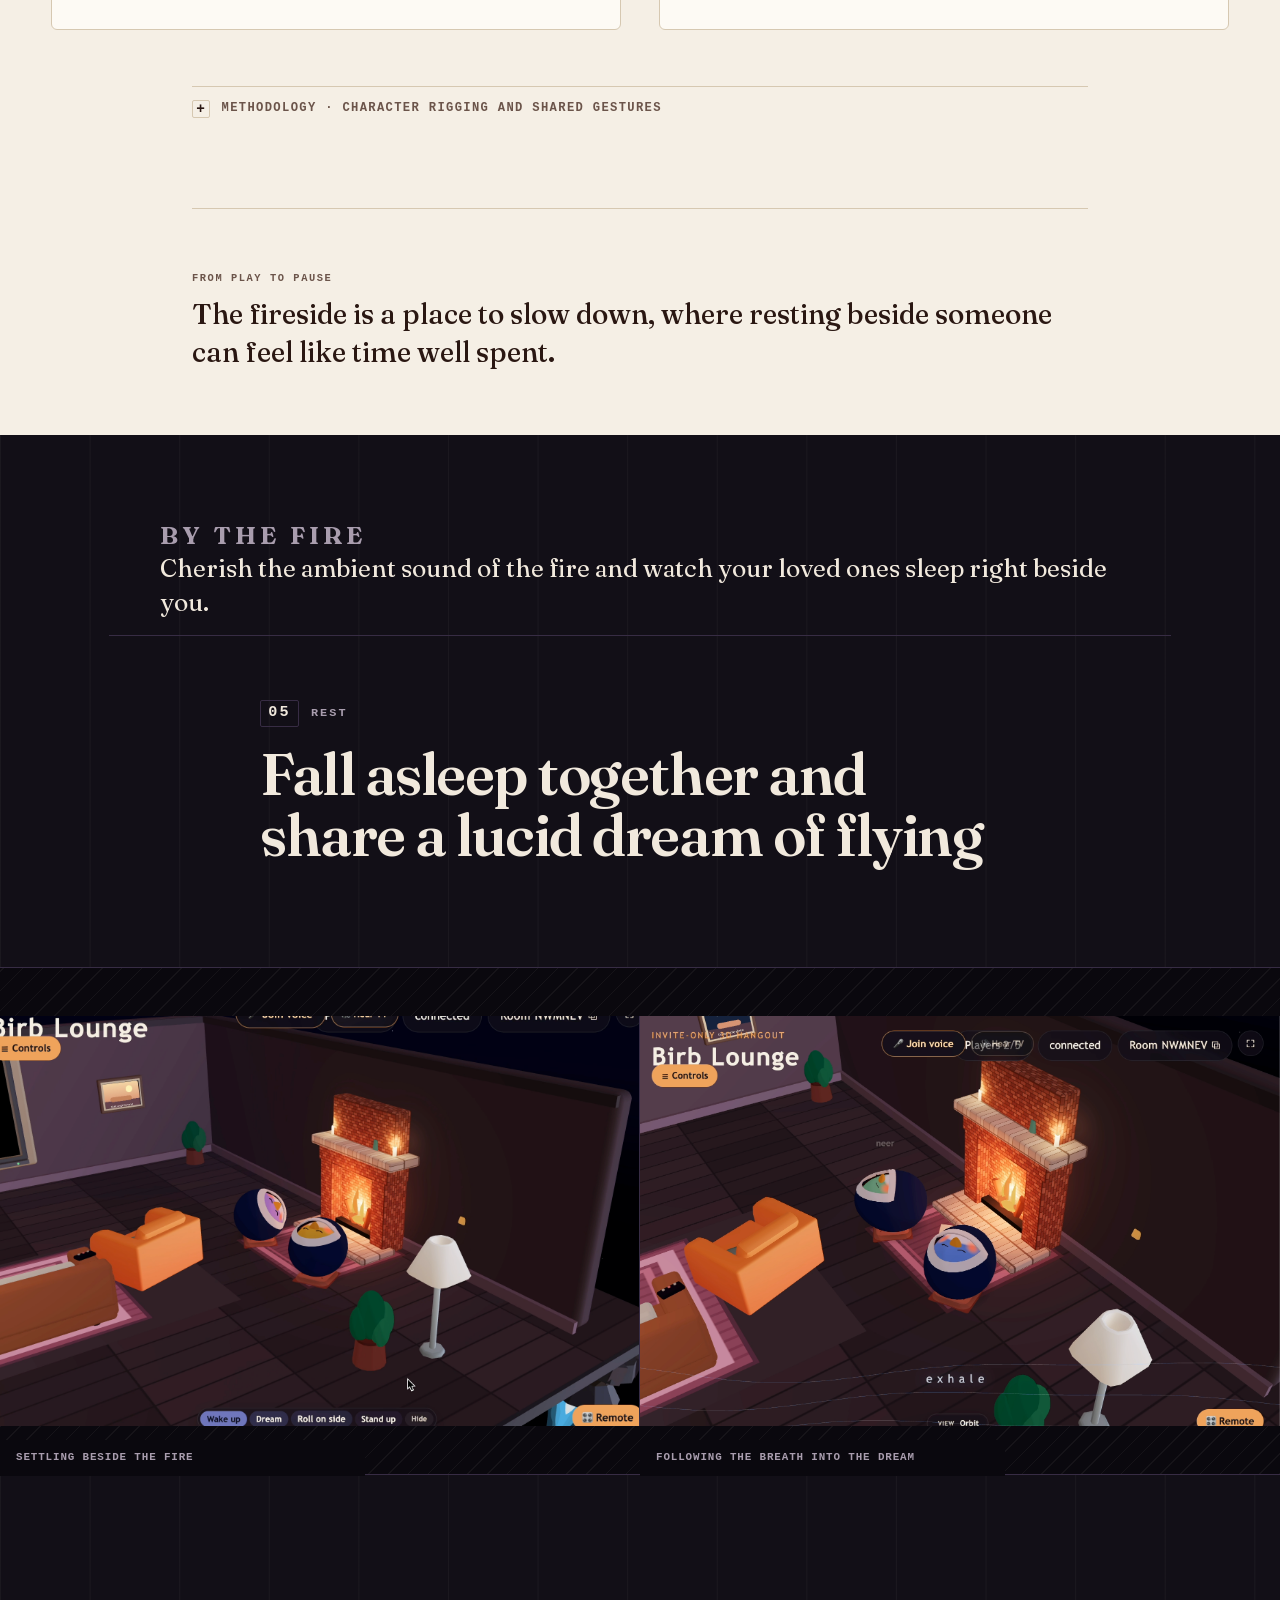
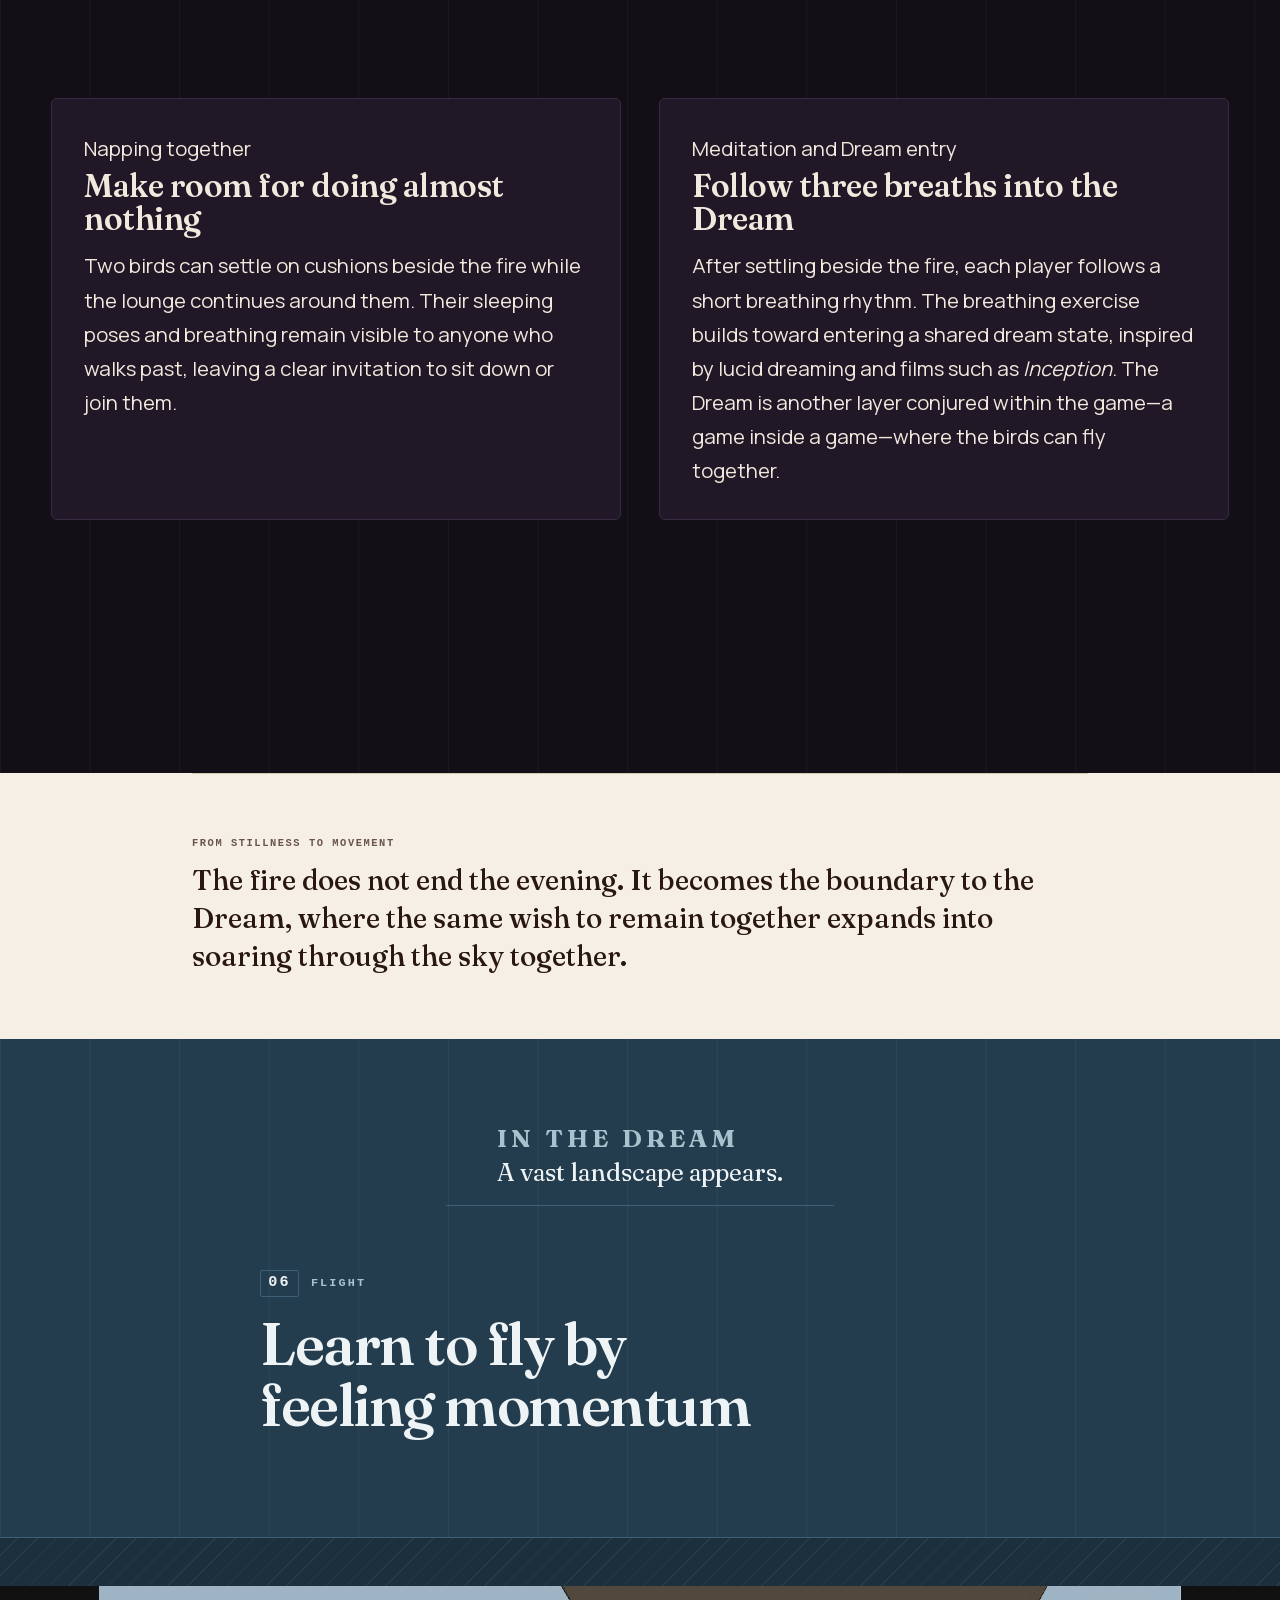
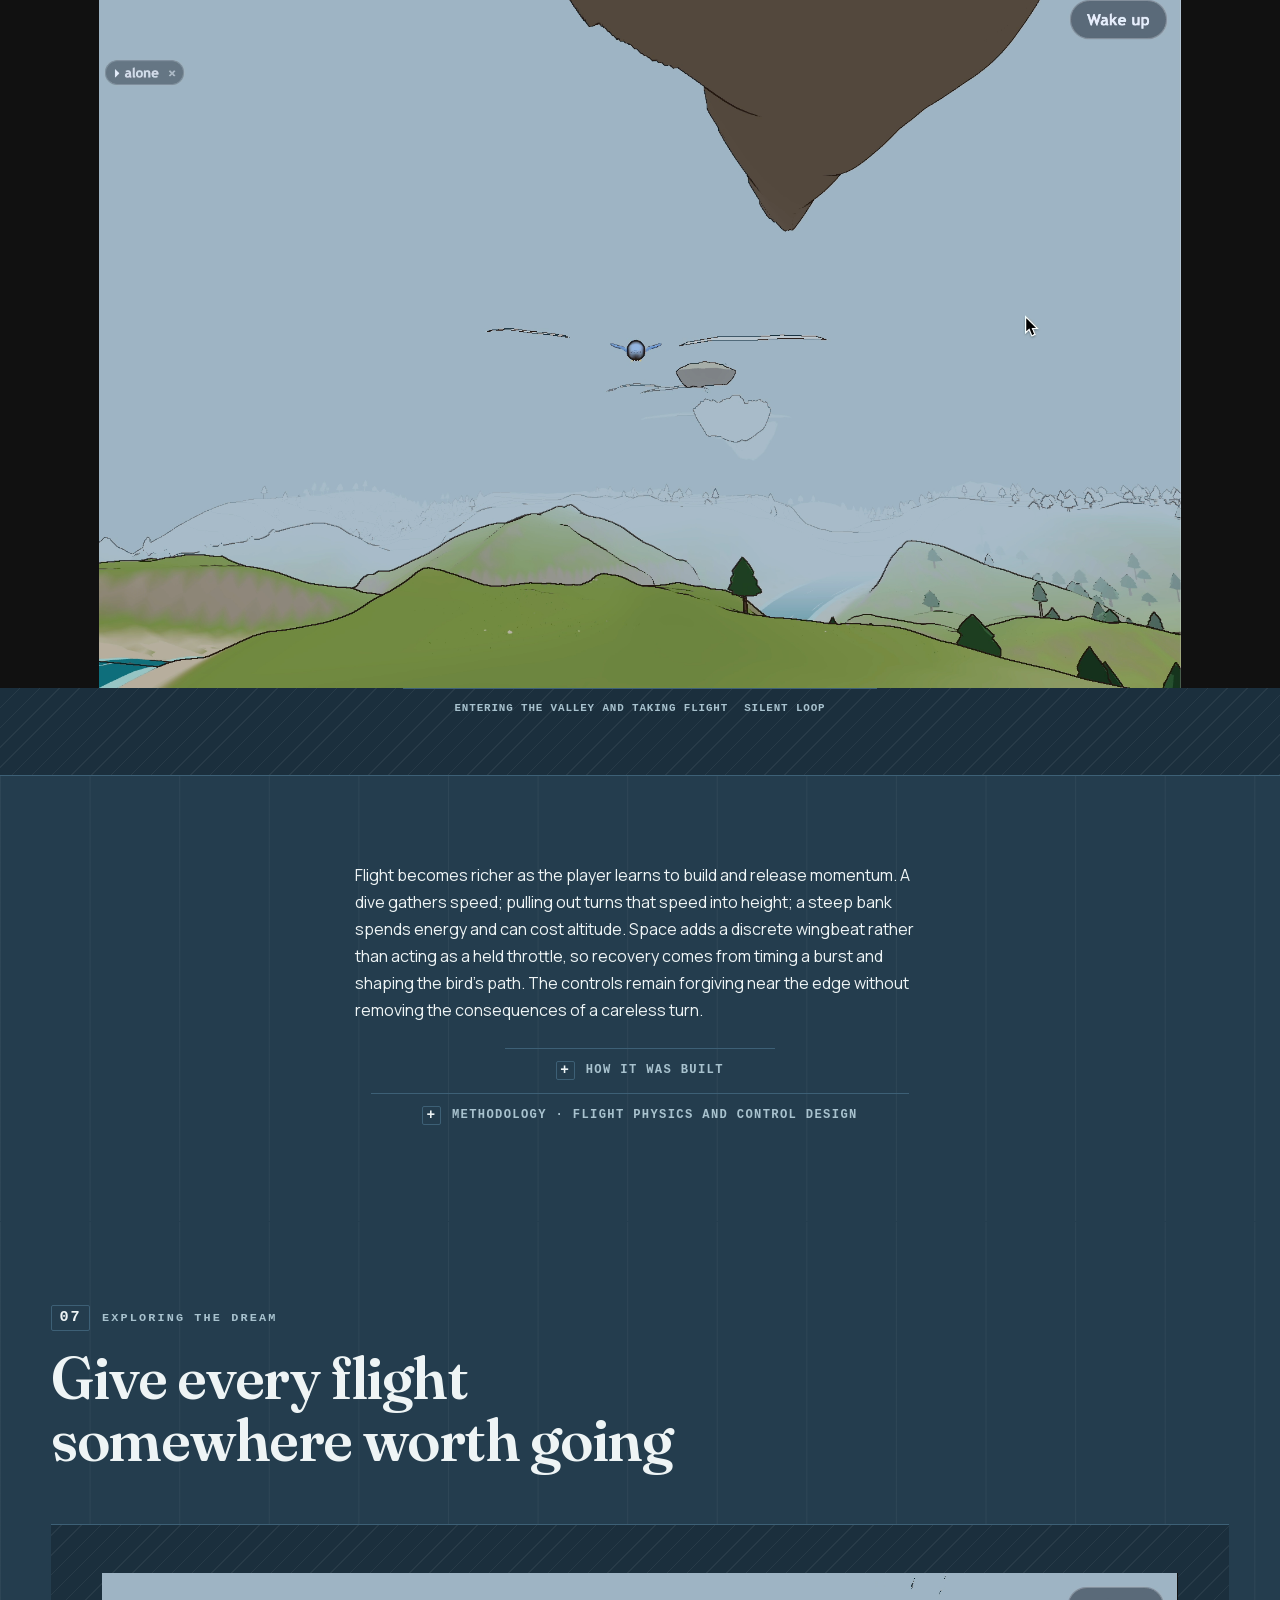
==== commit 615a9d9b: "Tighten page rhythm and default to day theme" ====
--- a/index.html
+++ b/index.html
@@ -1,5 +1,5 @@
 <!doctype html>
-<html lang="en">
+<html lang="en" data-theme="light">
 <head>
 <meta charset="utf-8">
 <meta name="viewport" content="width=device-width,initial-scale=1">
@@ -71,7 +71,7 @@
   --w-inset:56rem;
   --w-wide:76rem;
   --w-cinema:92rem;
-  --pad-y:clamp(4.5rem,9vw,10.5rem);
+  --pad-y:clamp(4rem,6.5vw,7.5rem);
   --rail-w:13.5rem;
 
   --sans:"Manrope",-apple-system,BlinkMacSystemFont,"Segoe UI",Roboto,"Helvetica Neue",Arial,sans-serif;
@@ -1059,6 +1059,8 @@
   .process-line li{font-size:.63rem;line-height:1.3}
   .method-media figcaption,.activity-media-pair figcaption{font-size:.64rem}
 }
+.field.f-paper:not(.hero){padding-block:clamp(3.75rem,6vw,6.5rem)}
+#limits{padding-bottom:clamp(2.75rem,4vw,4.5rem)}
 </style>
 
 <style id="editorCss">
@@ -1350,7 +1352,7 @@
 </section>
 </main>
 
-<footer class="field f-paper" style="padding-block:clamp(3rem,7vw,6rem)"><p class="text mono" style="color:var(--ink-soft)" data-eid="ef2">Birb Hangout · built and evaluated 2026 by Neerav Chaudhary</p></footer>
+<footer class="field f-paper" style="padding-block:clamp(2rem,4vw,3.5rem)"><p class="text mono" style="color:var(--ink-soft)" data-eid="ef2">Birb Hangout · built and evaluated 2026 by Neerav Chaudhary</p></footer>
 
 <script>
 (function () {
@@ -1358,7 +1360,7 @@
   var root = document.documentElement;
   var KEY = "birb-hangout-about-theme";
 
-  /* ---- theme: system by default, explicit choice remembered ---- */
+  /* ---- theme: day by default, explicit choice remembered ---- */
   var stored = null;
   try { stored = localStorage.getItem(KEY); } catch (e) { stored = null; }
   if (stored === "light" || stored === "dark") root.setAttribute("data-theme", stored);
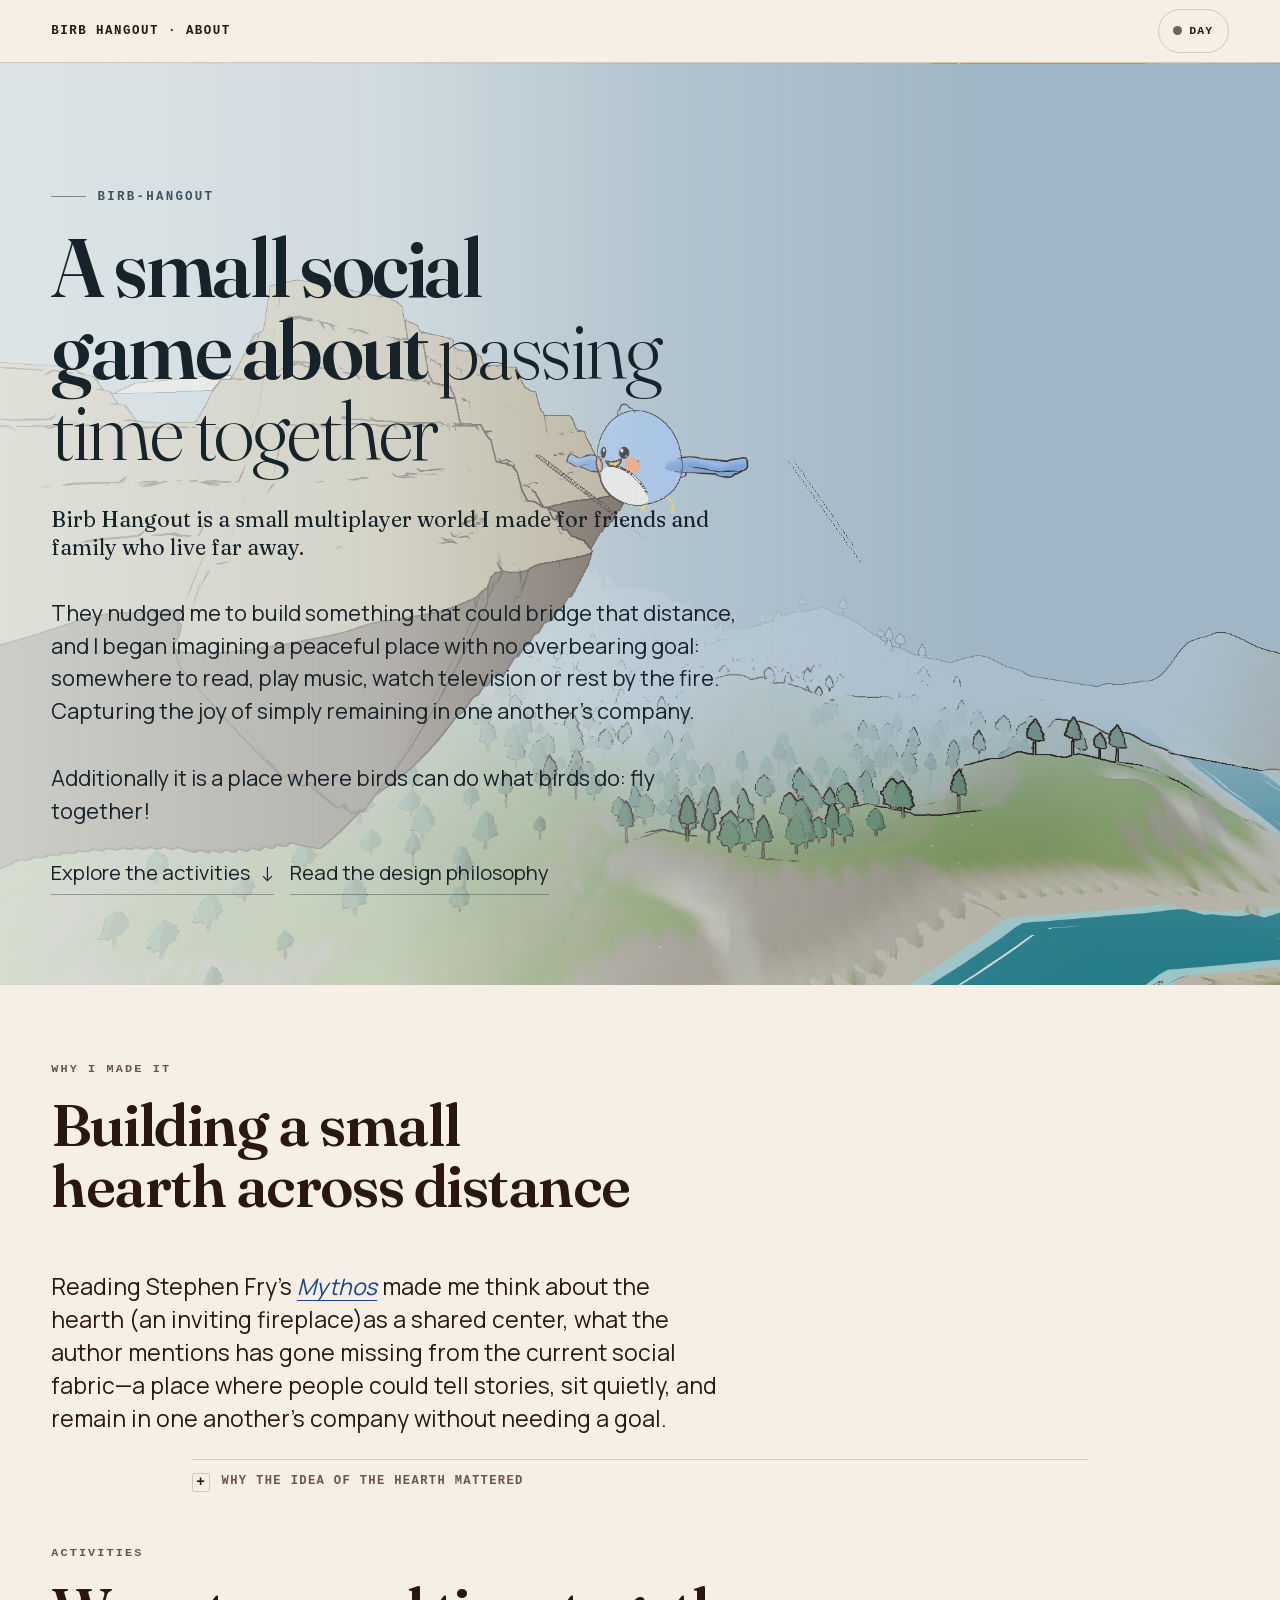
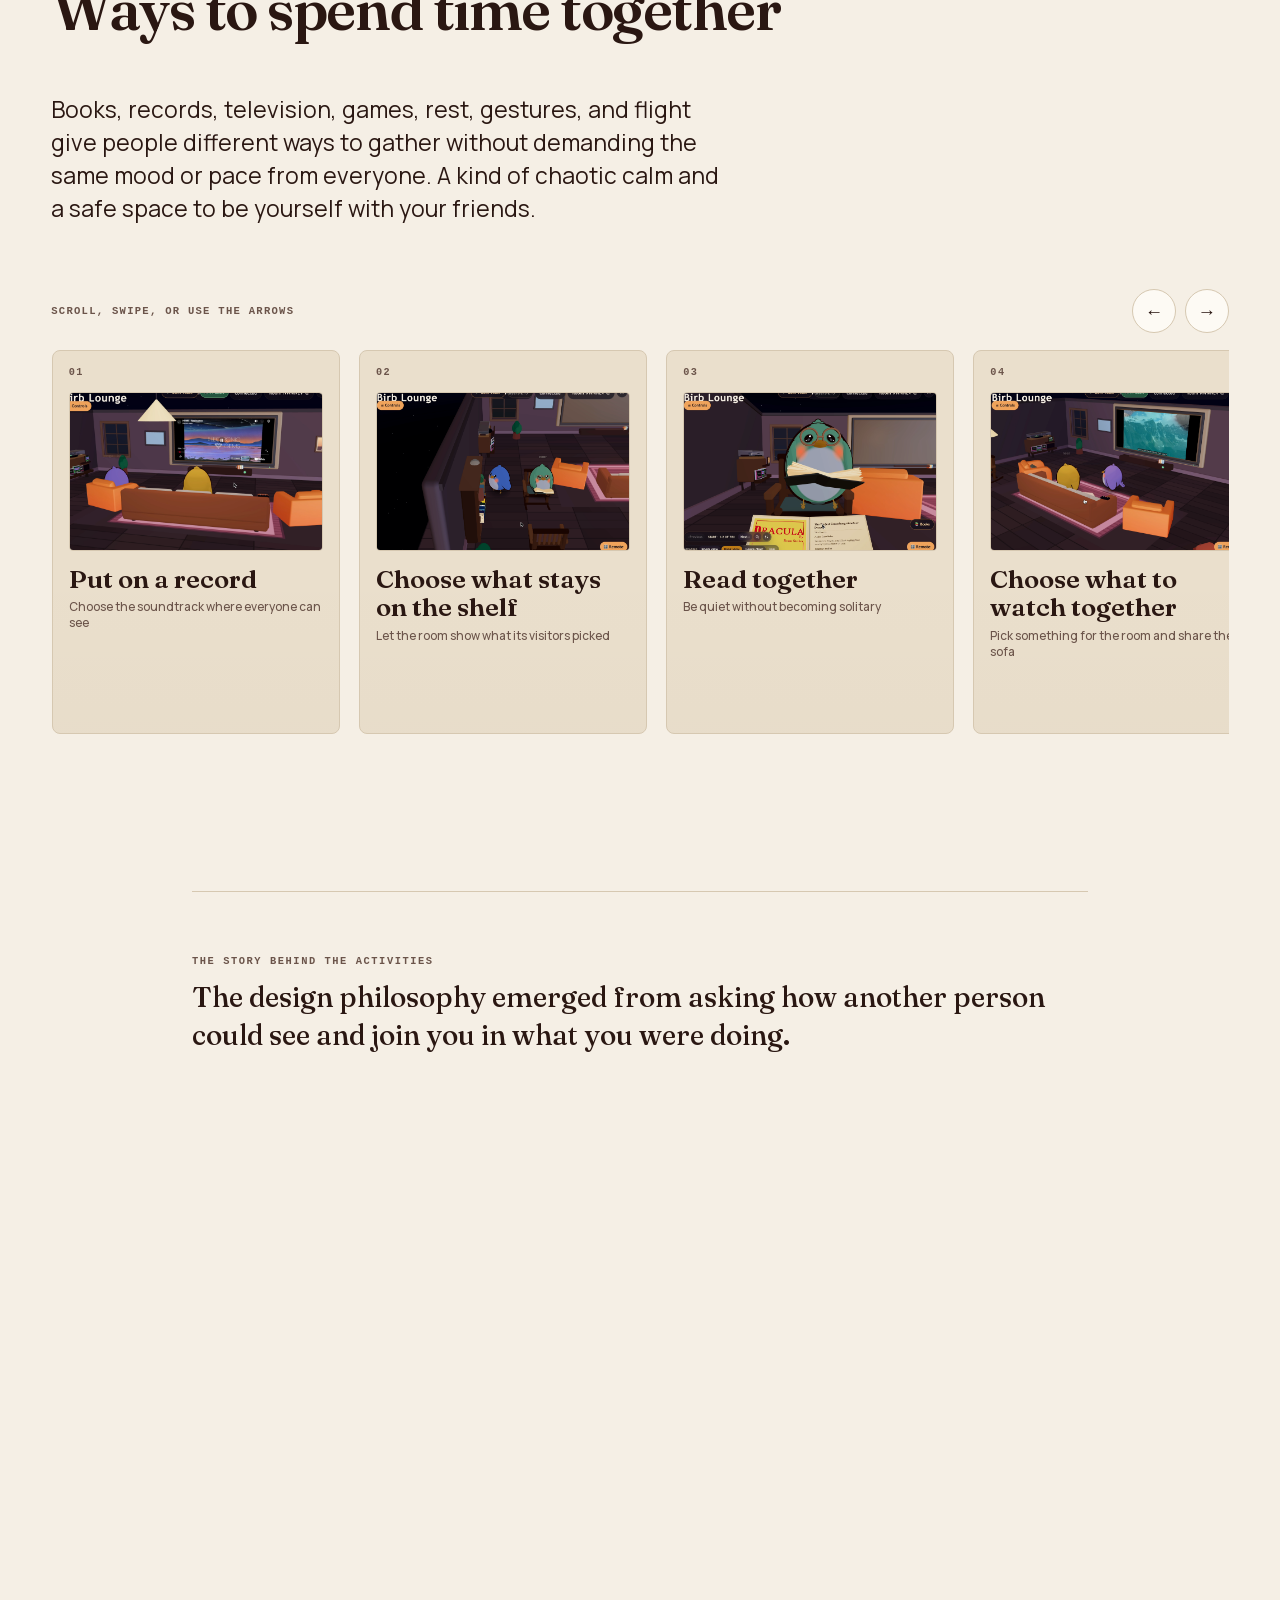
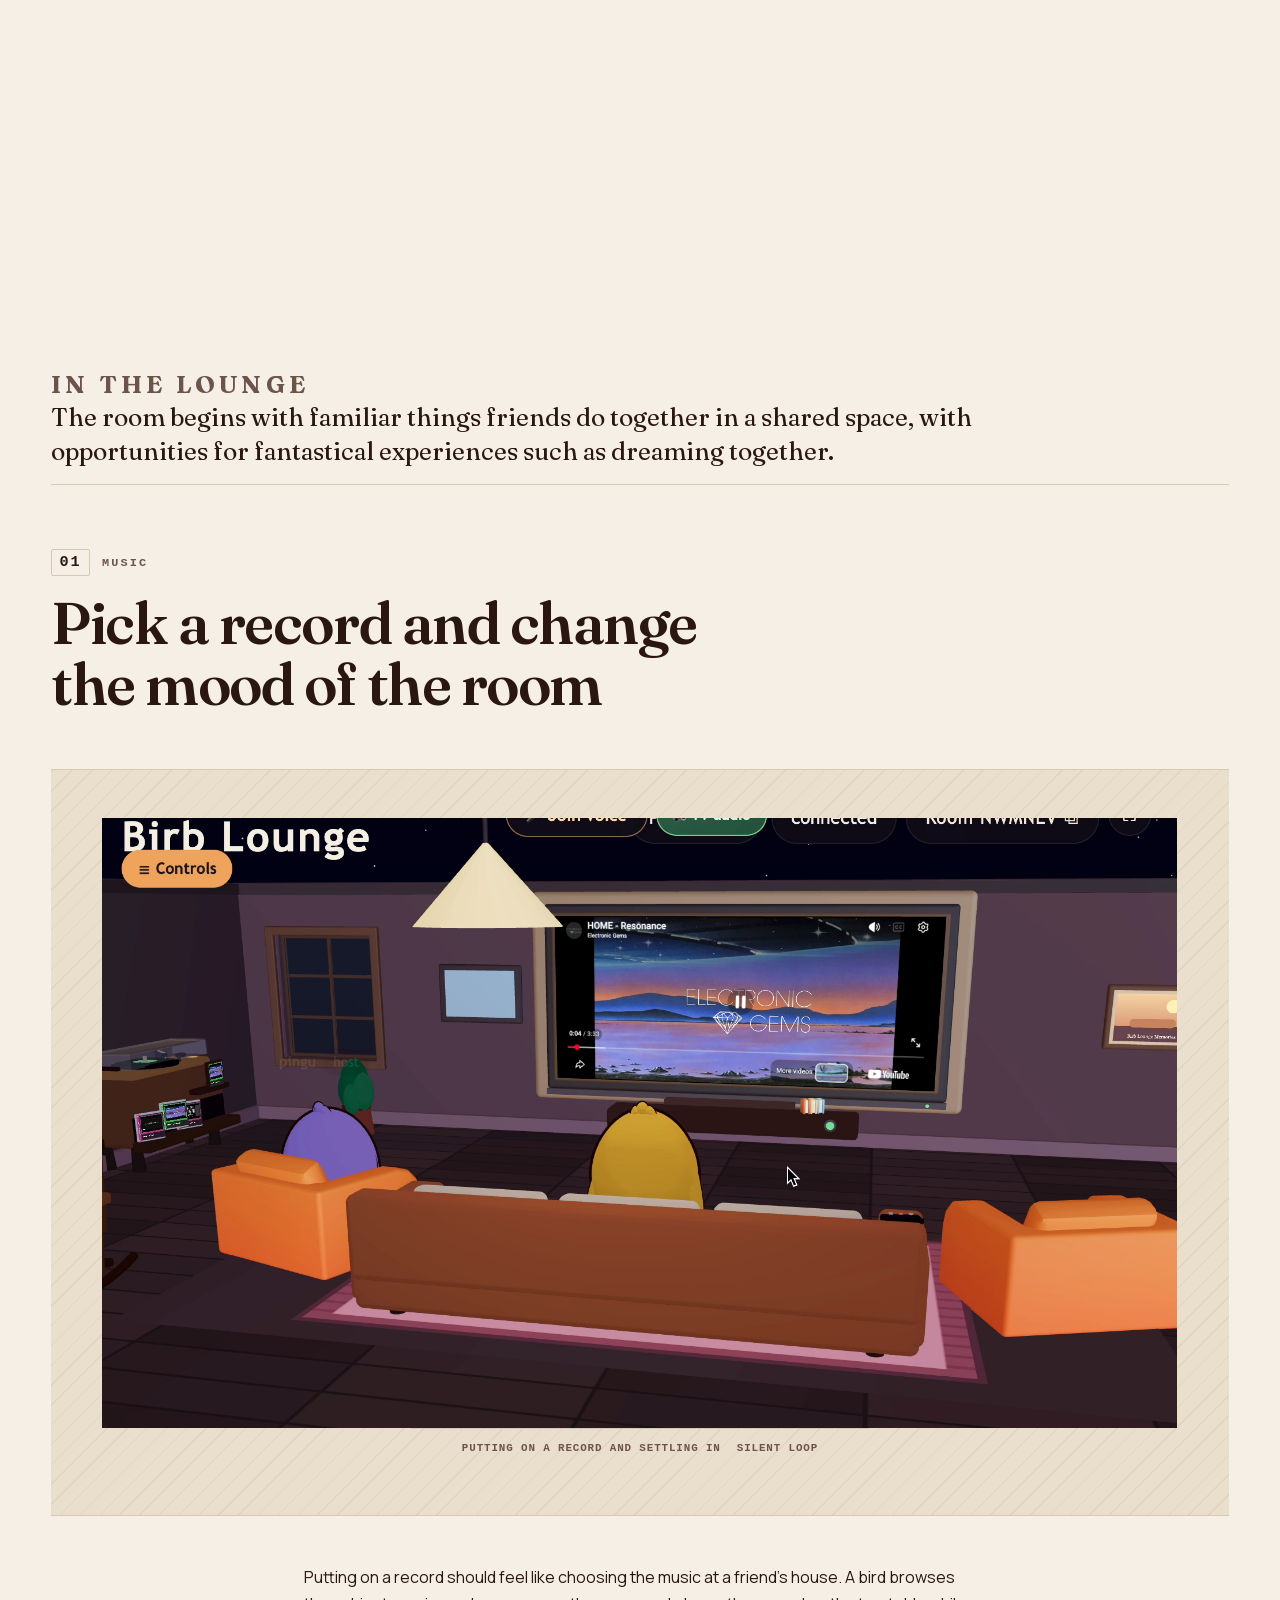
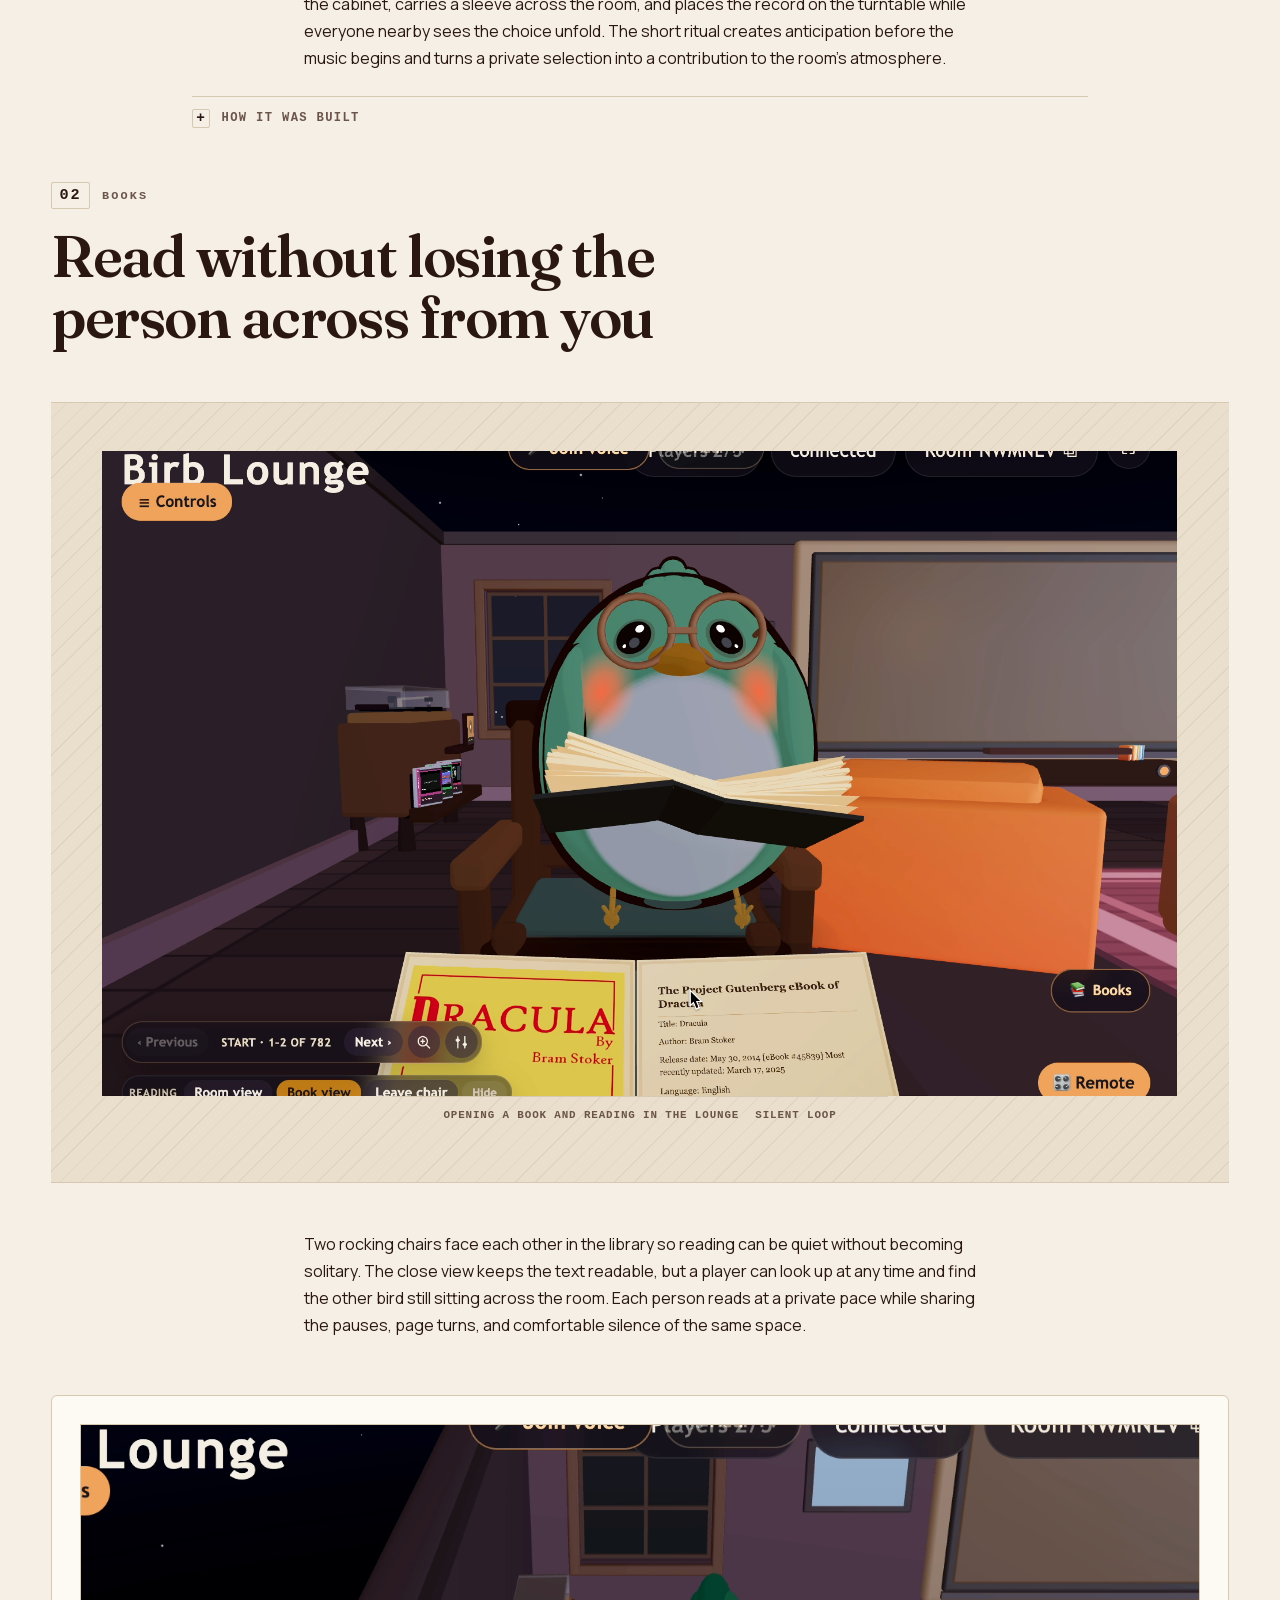
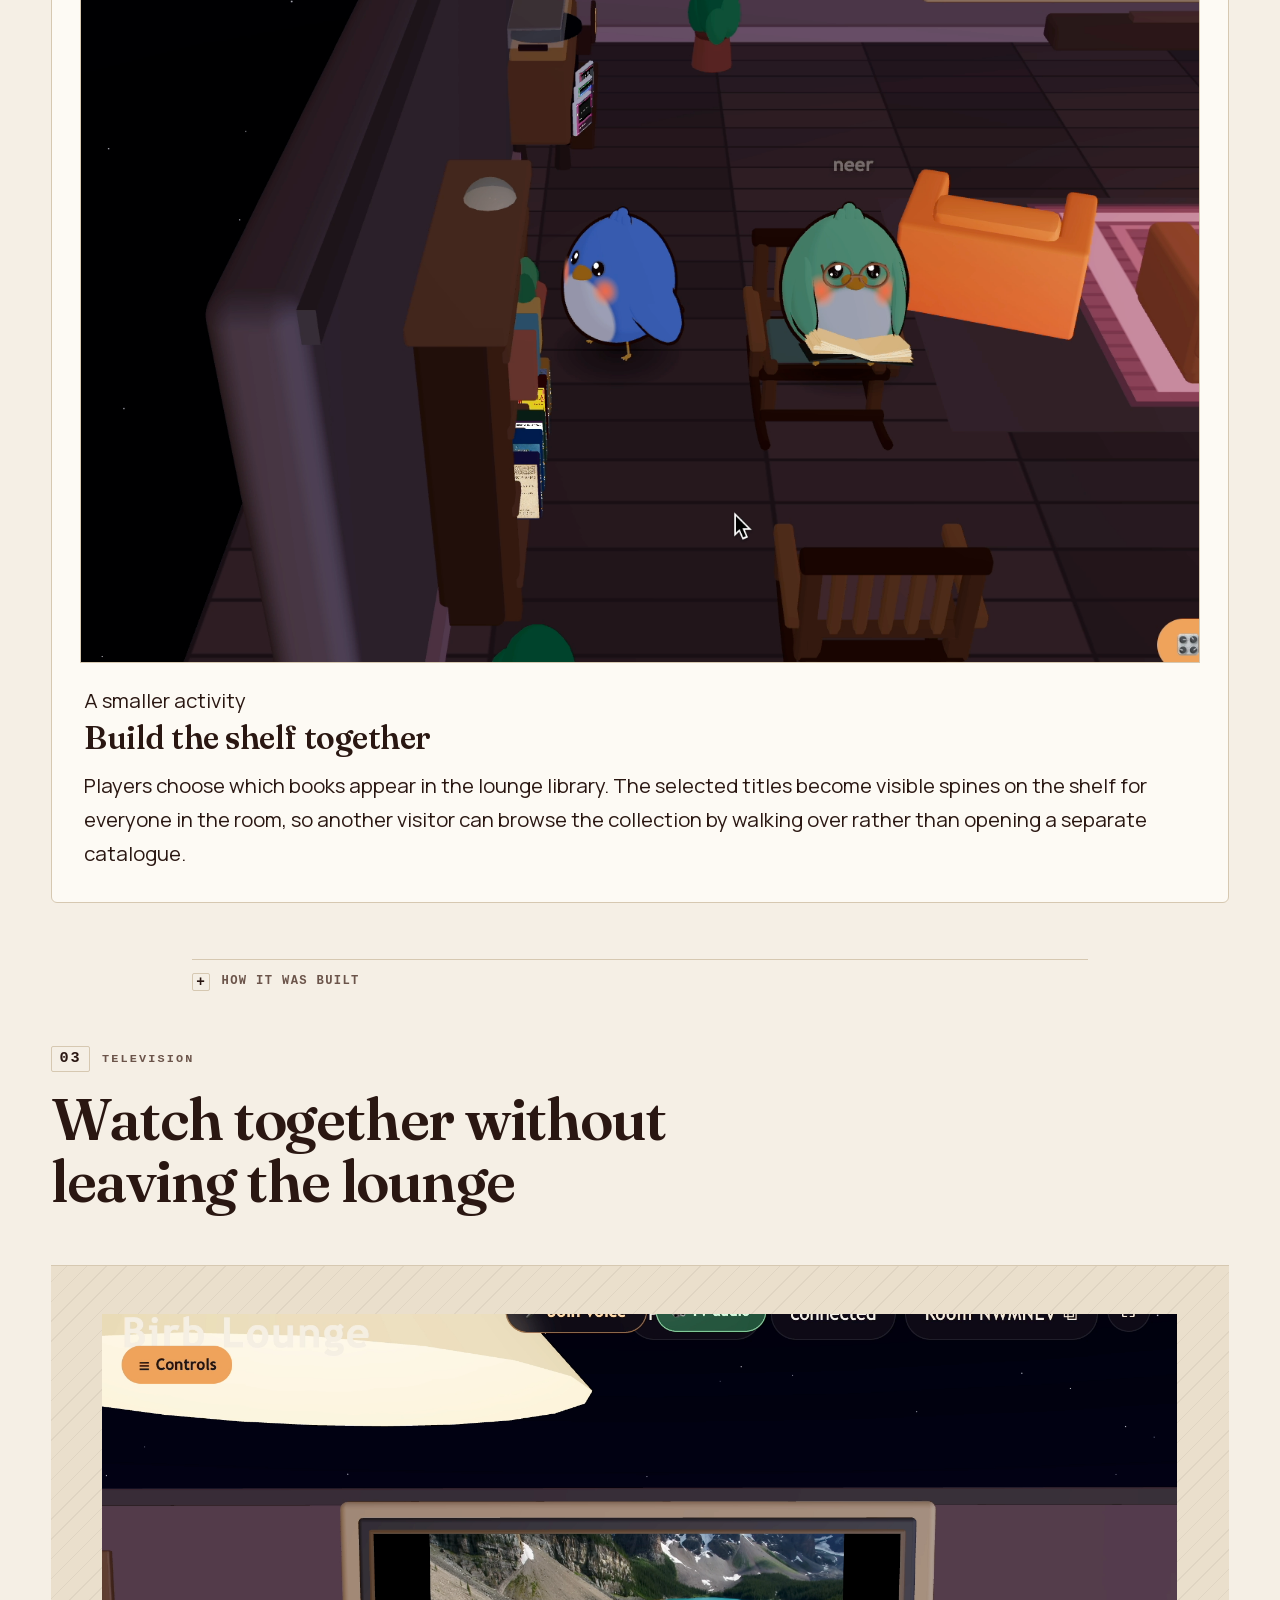
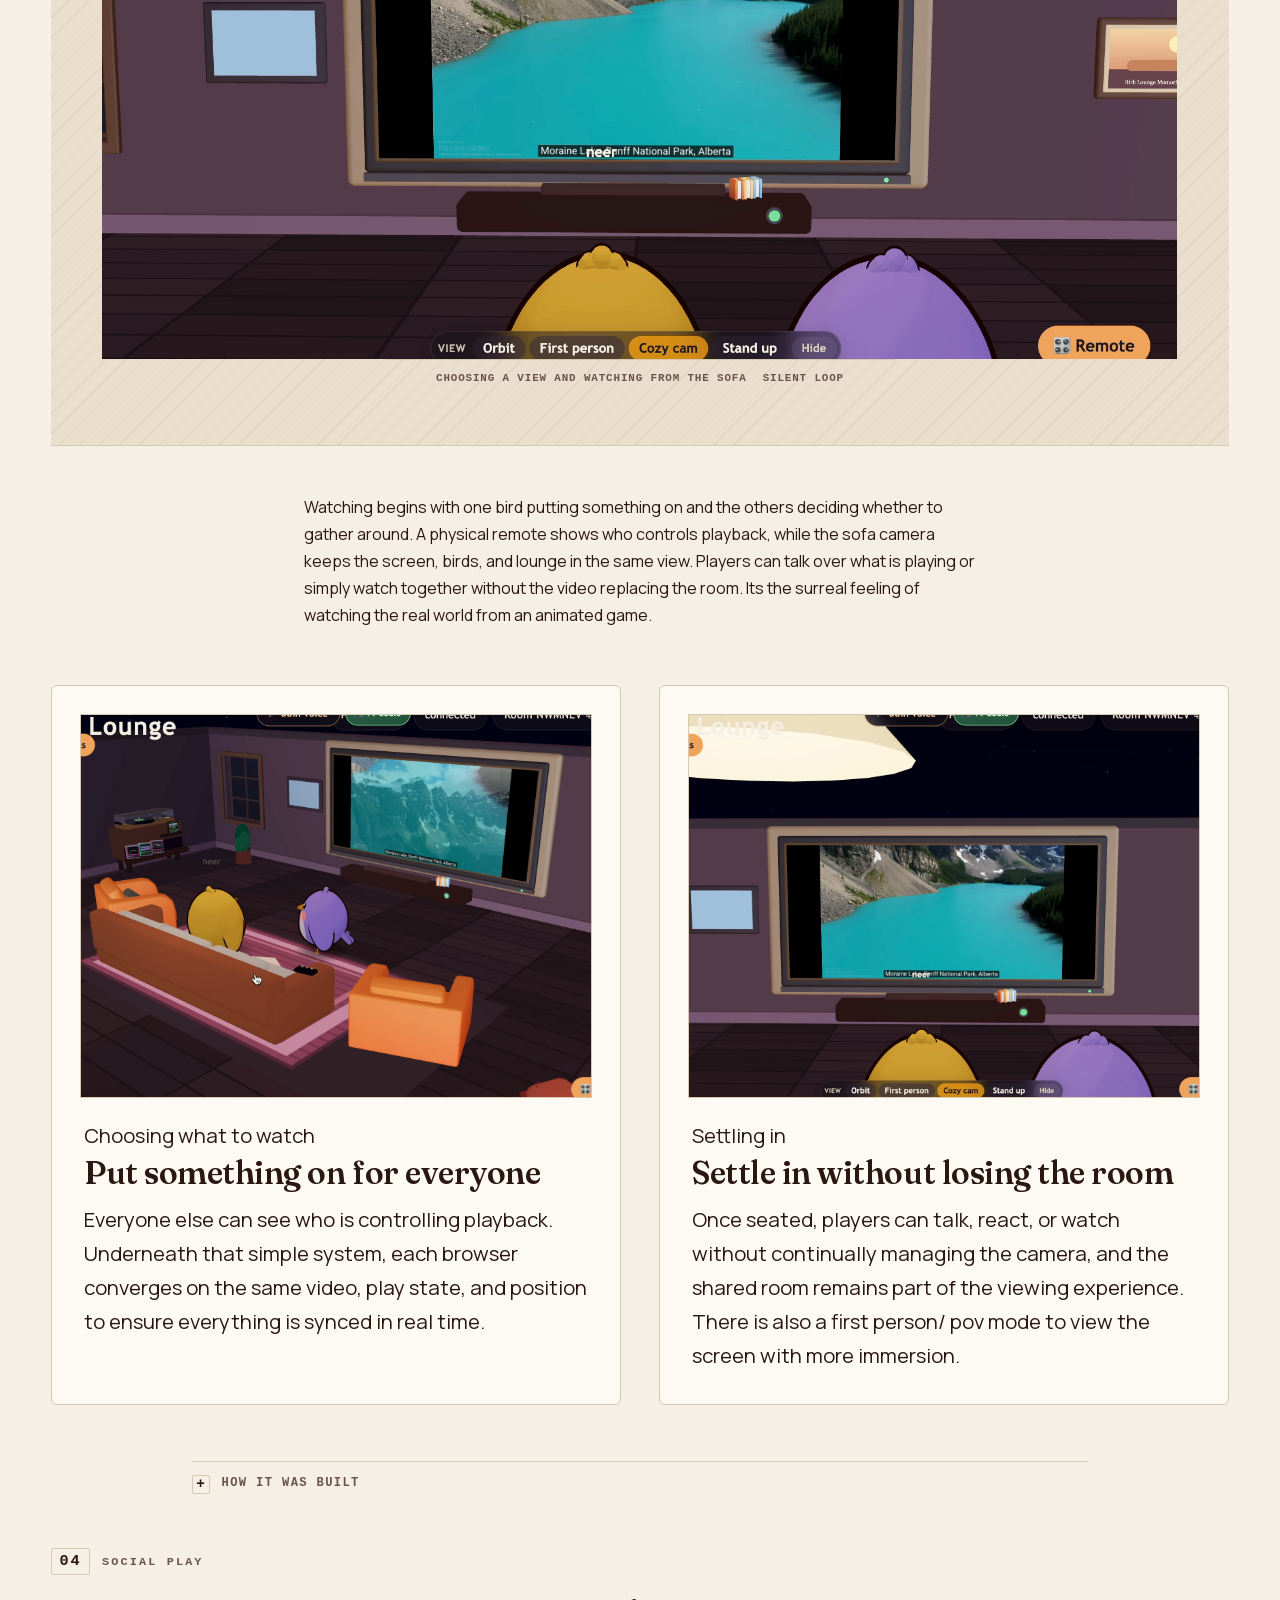
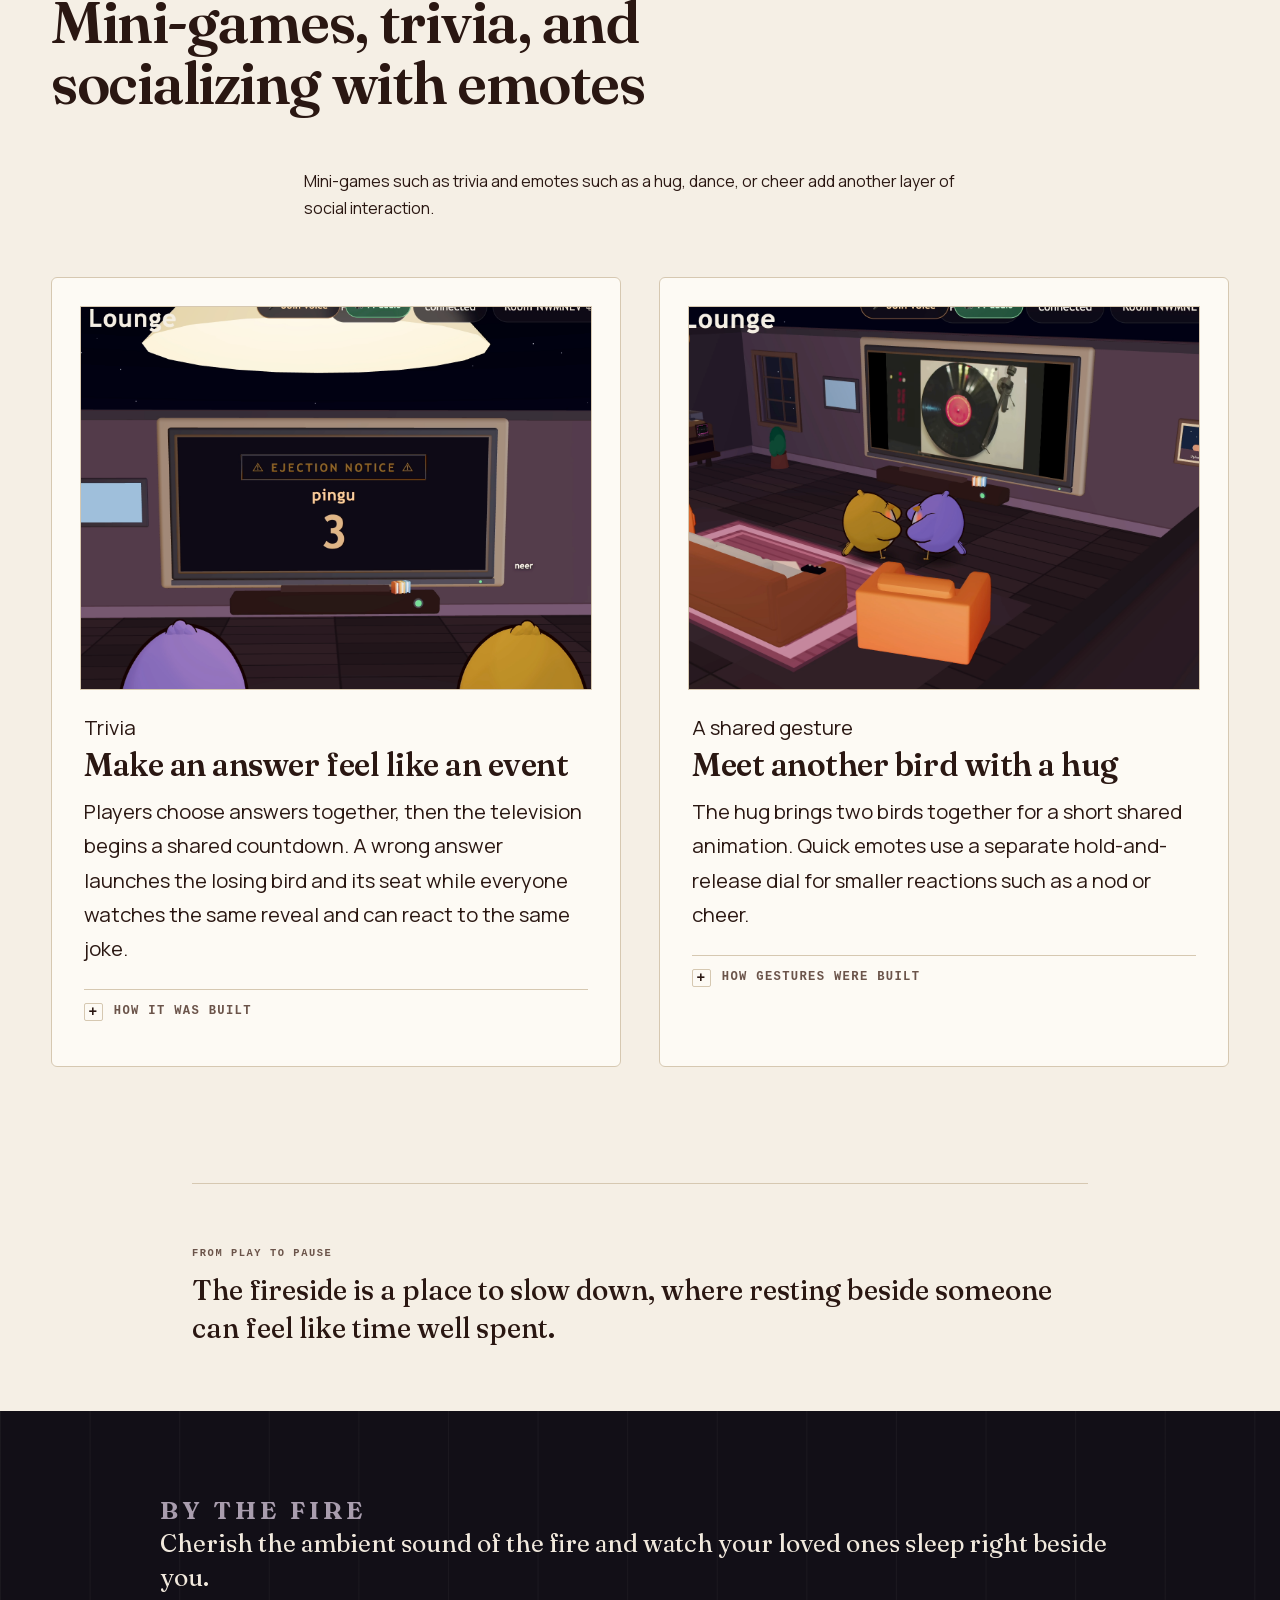
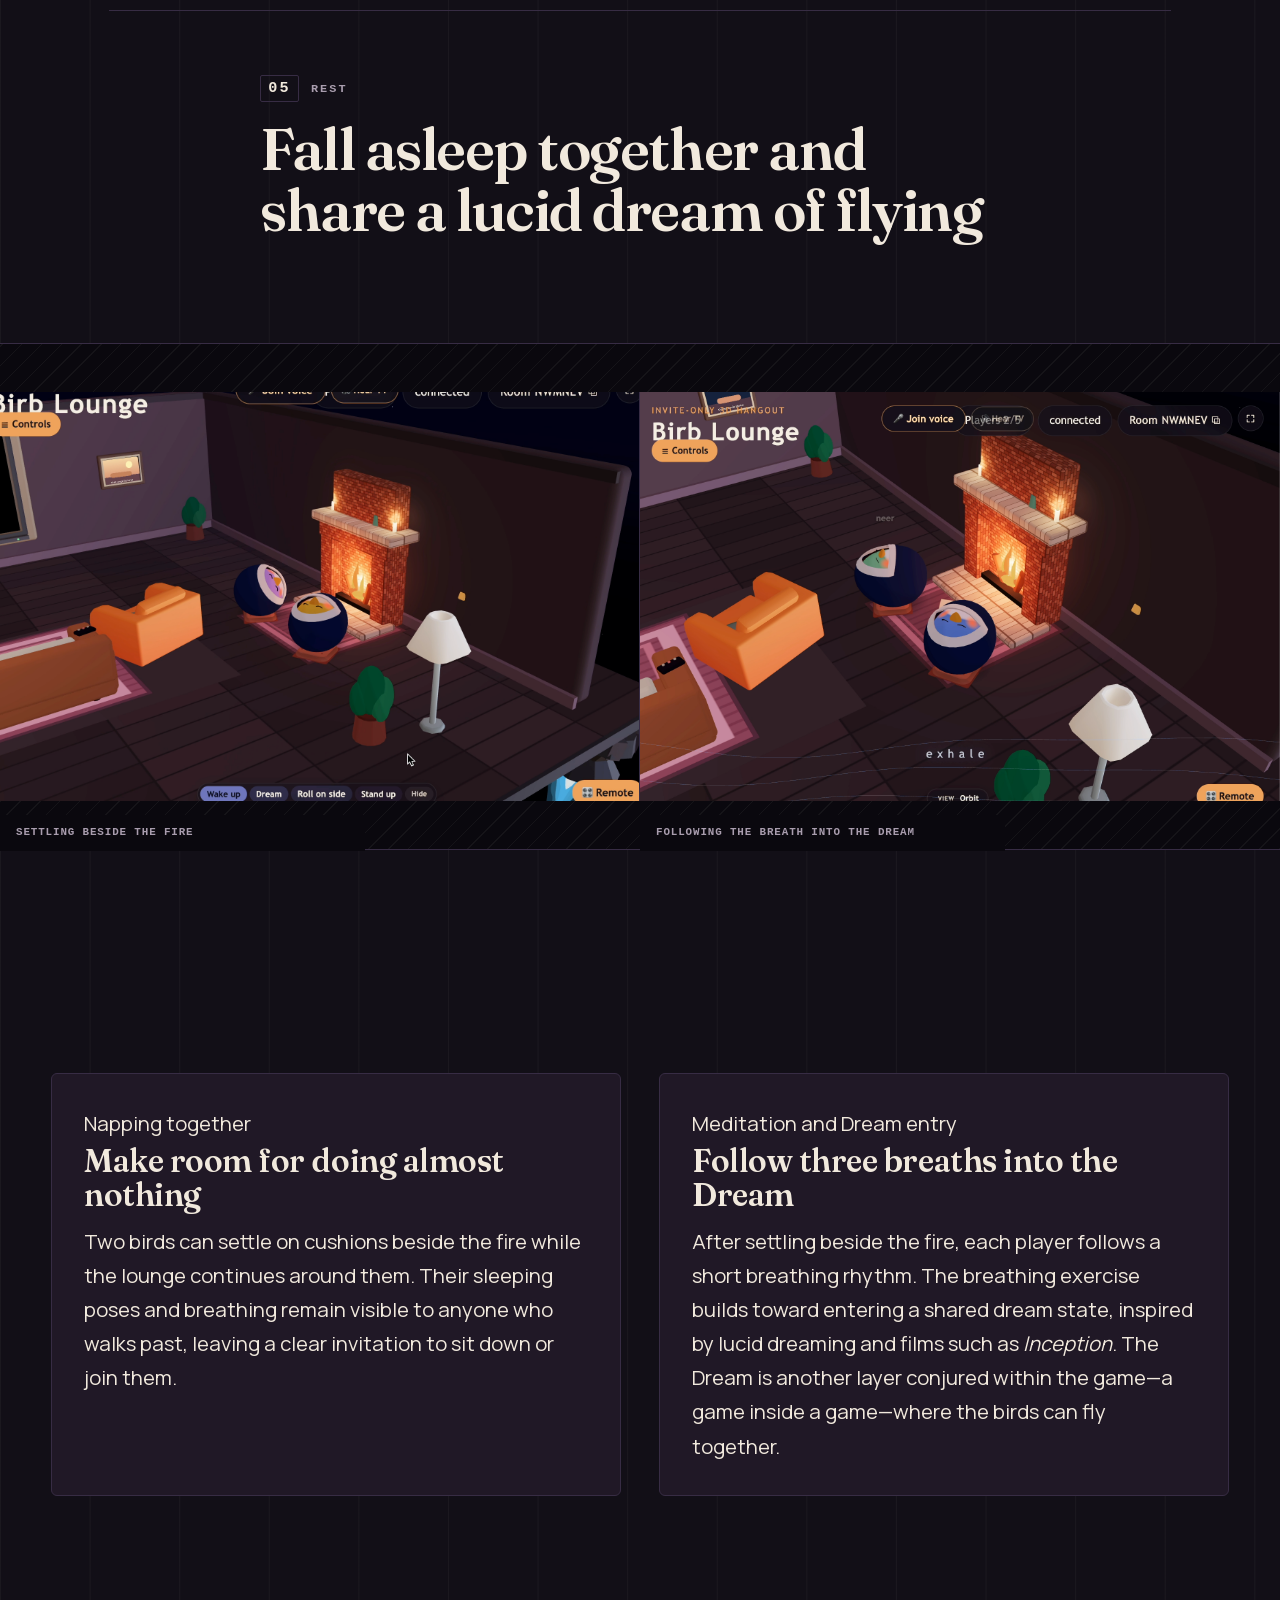
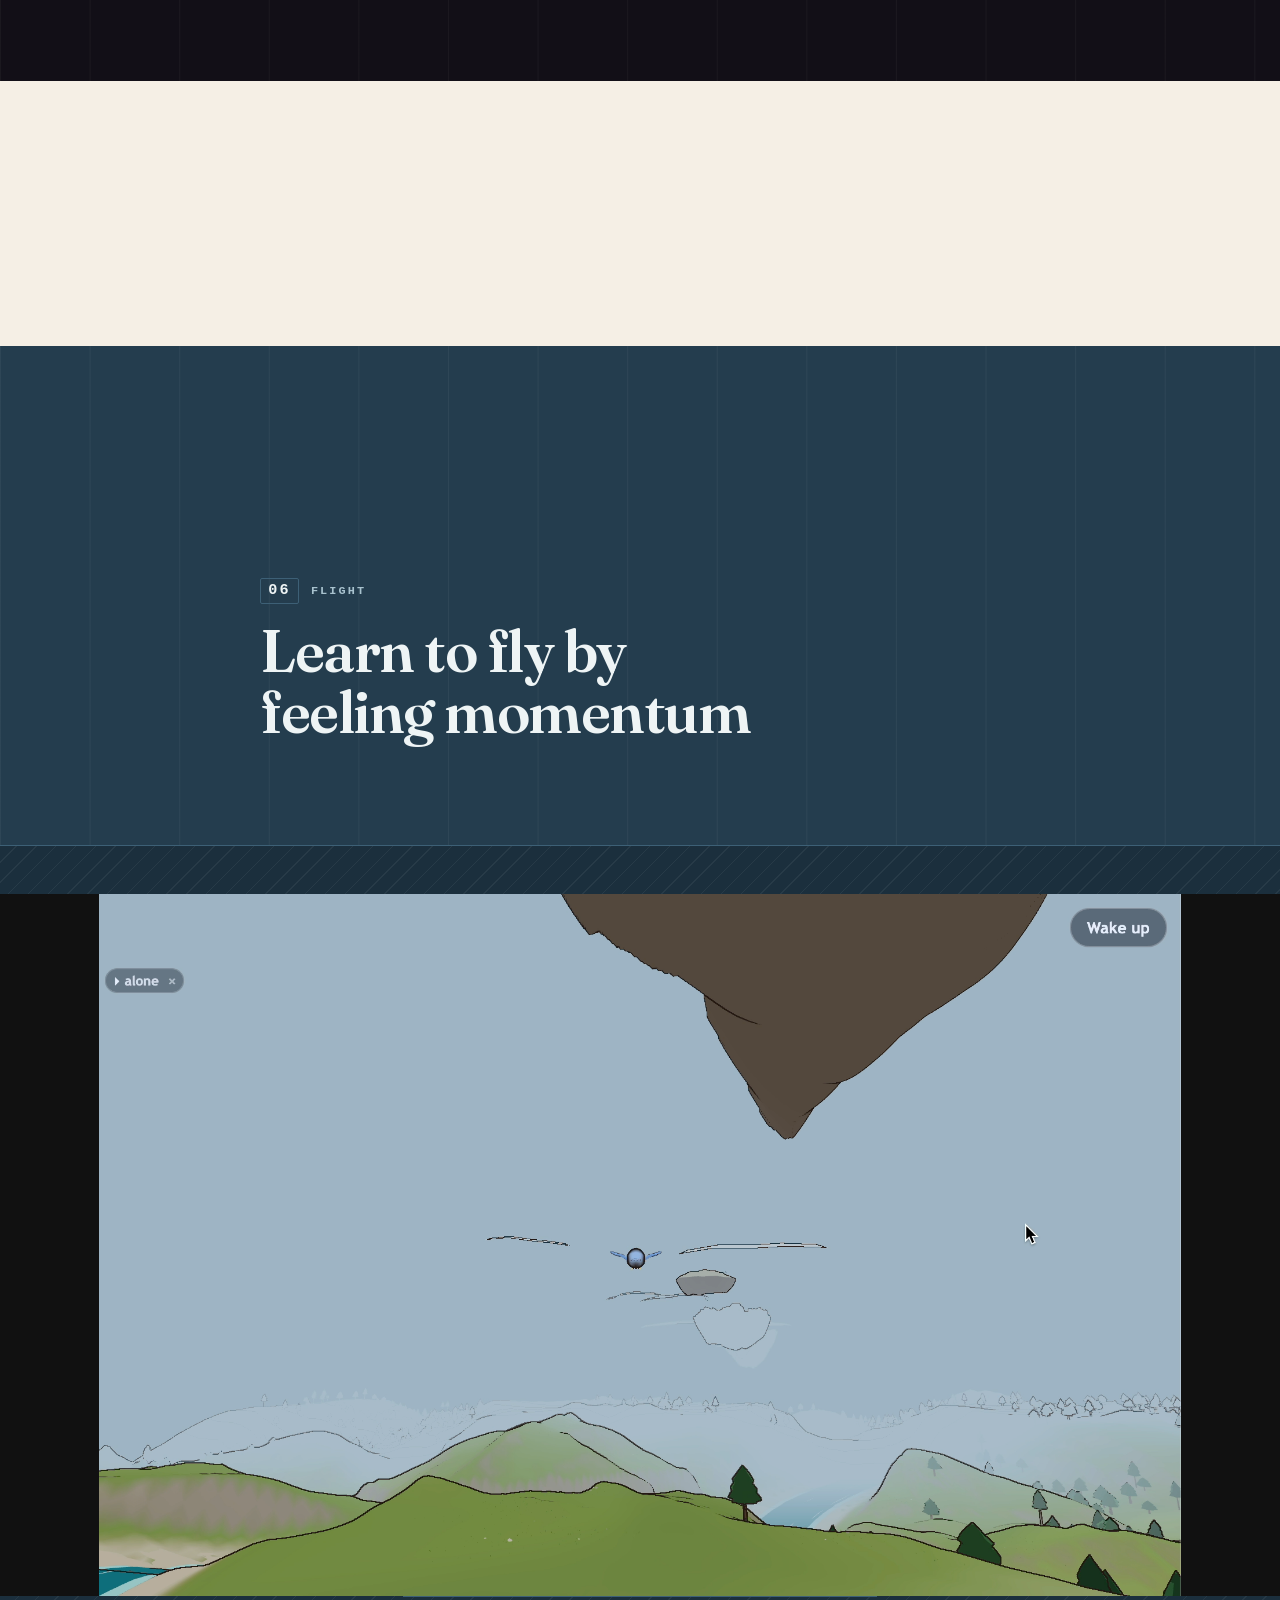
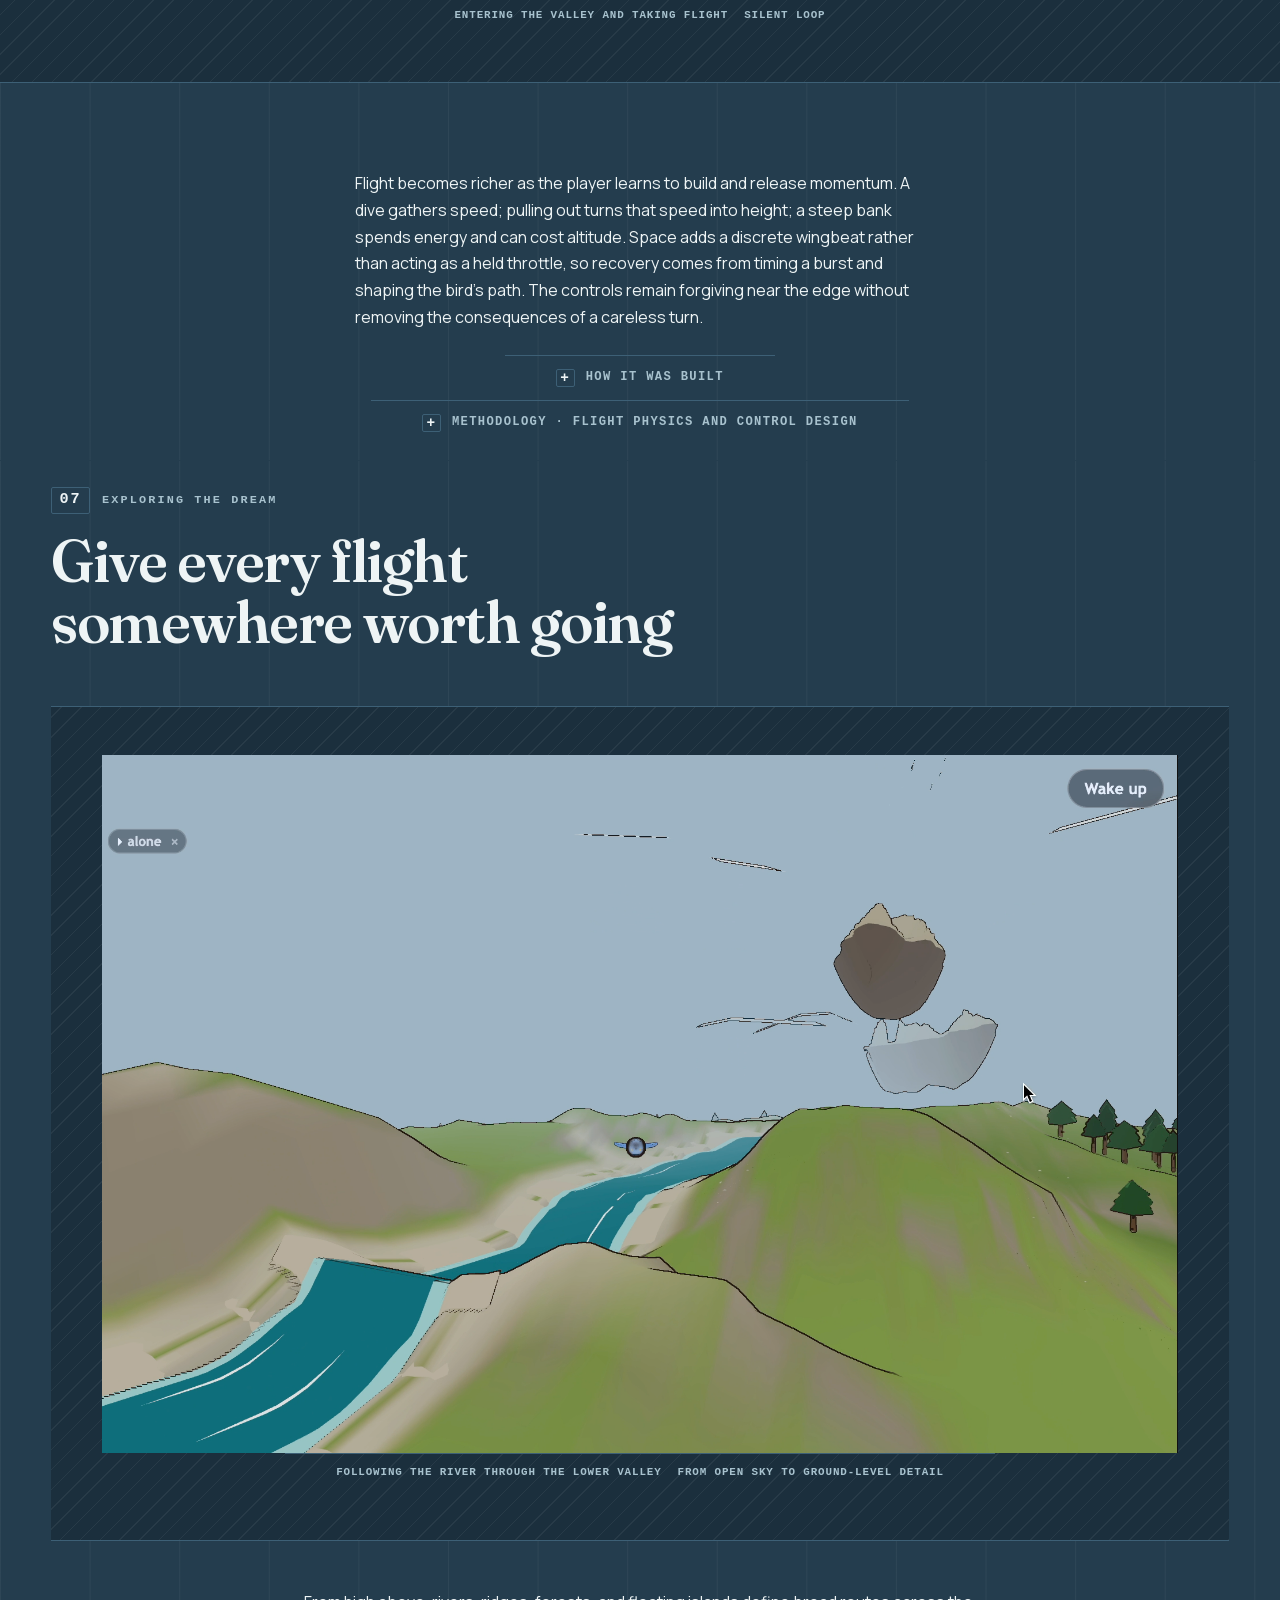
==== commit e2f0bda9: "Collapse excess spacing around detail drawers" ====
--- a/index.html
+++ b/index.html
@@ -1061,6 +1061,8 @@
 }
 .field.f-paper:not(.hero){padding-block:clamp(3.75rem,6vw,6.5rem)}
 #limits{padding-bottom:clamp(2.75rem,4vw,4.5rem)}
+section.field:has(>details.drawer:last-child){padding-bottom:clamp(.75rem,1.2vw,1.25rem)}
+section.field:has(>details.drawer:last-child)+section.field{padding-top:clamp(1.5rem,2vw,2.5rem)}
 </style>
 
 <style id="editorCss">
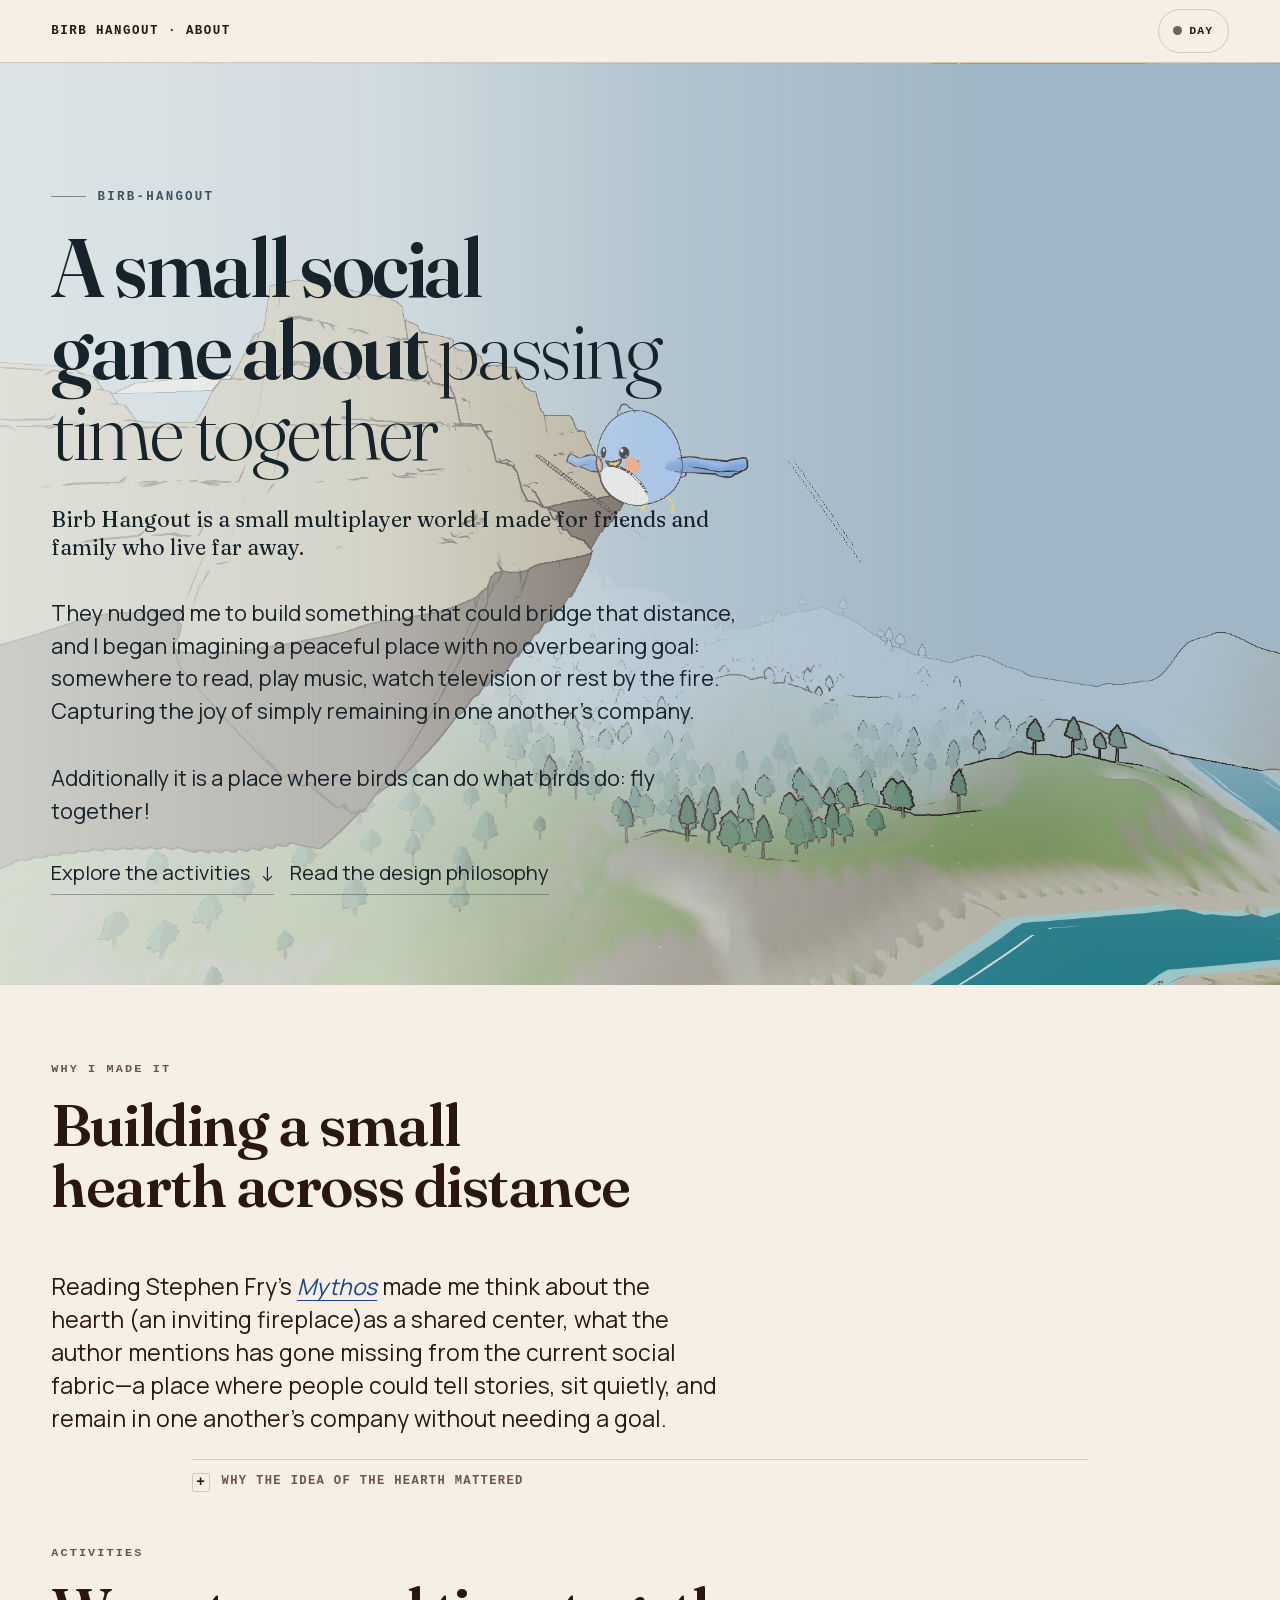
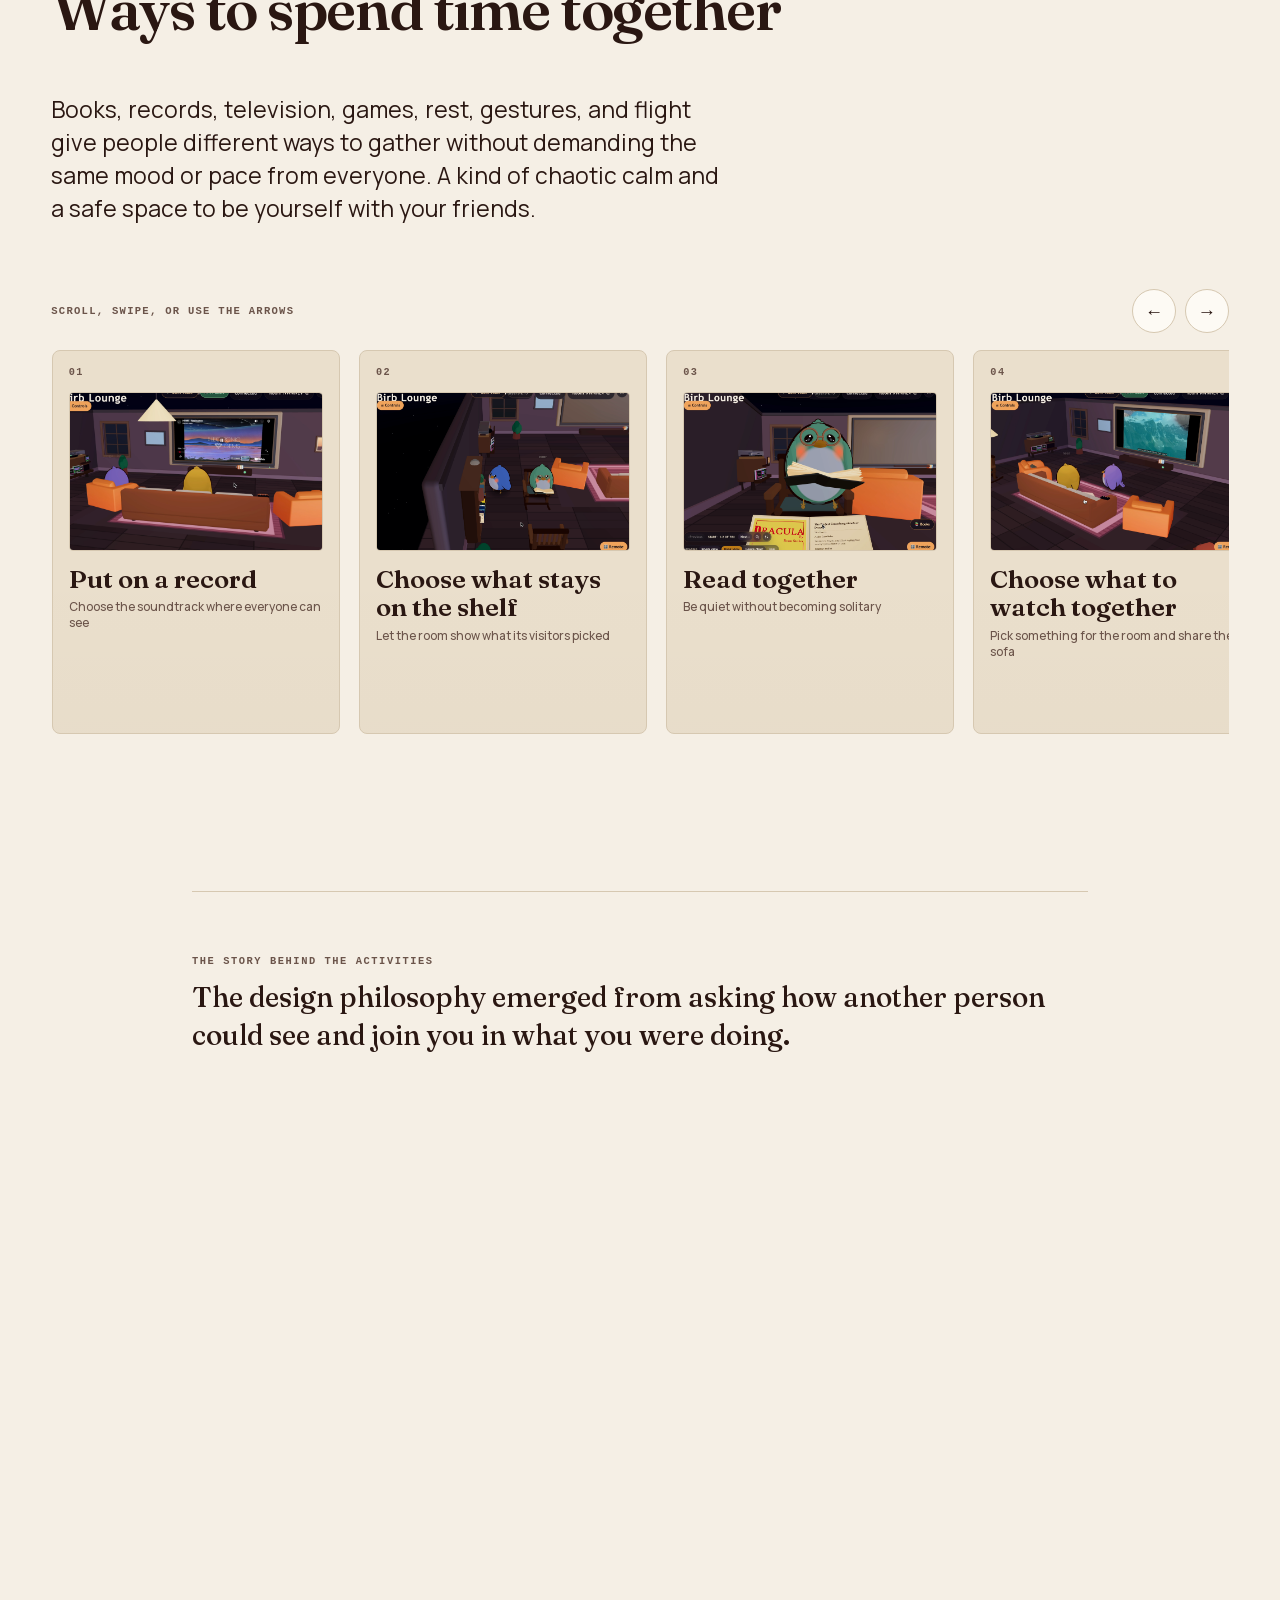
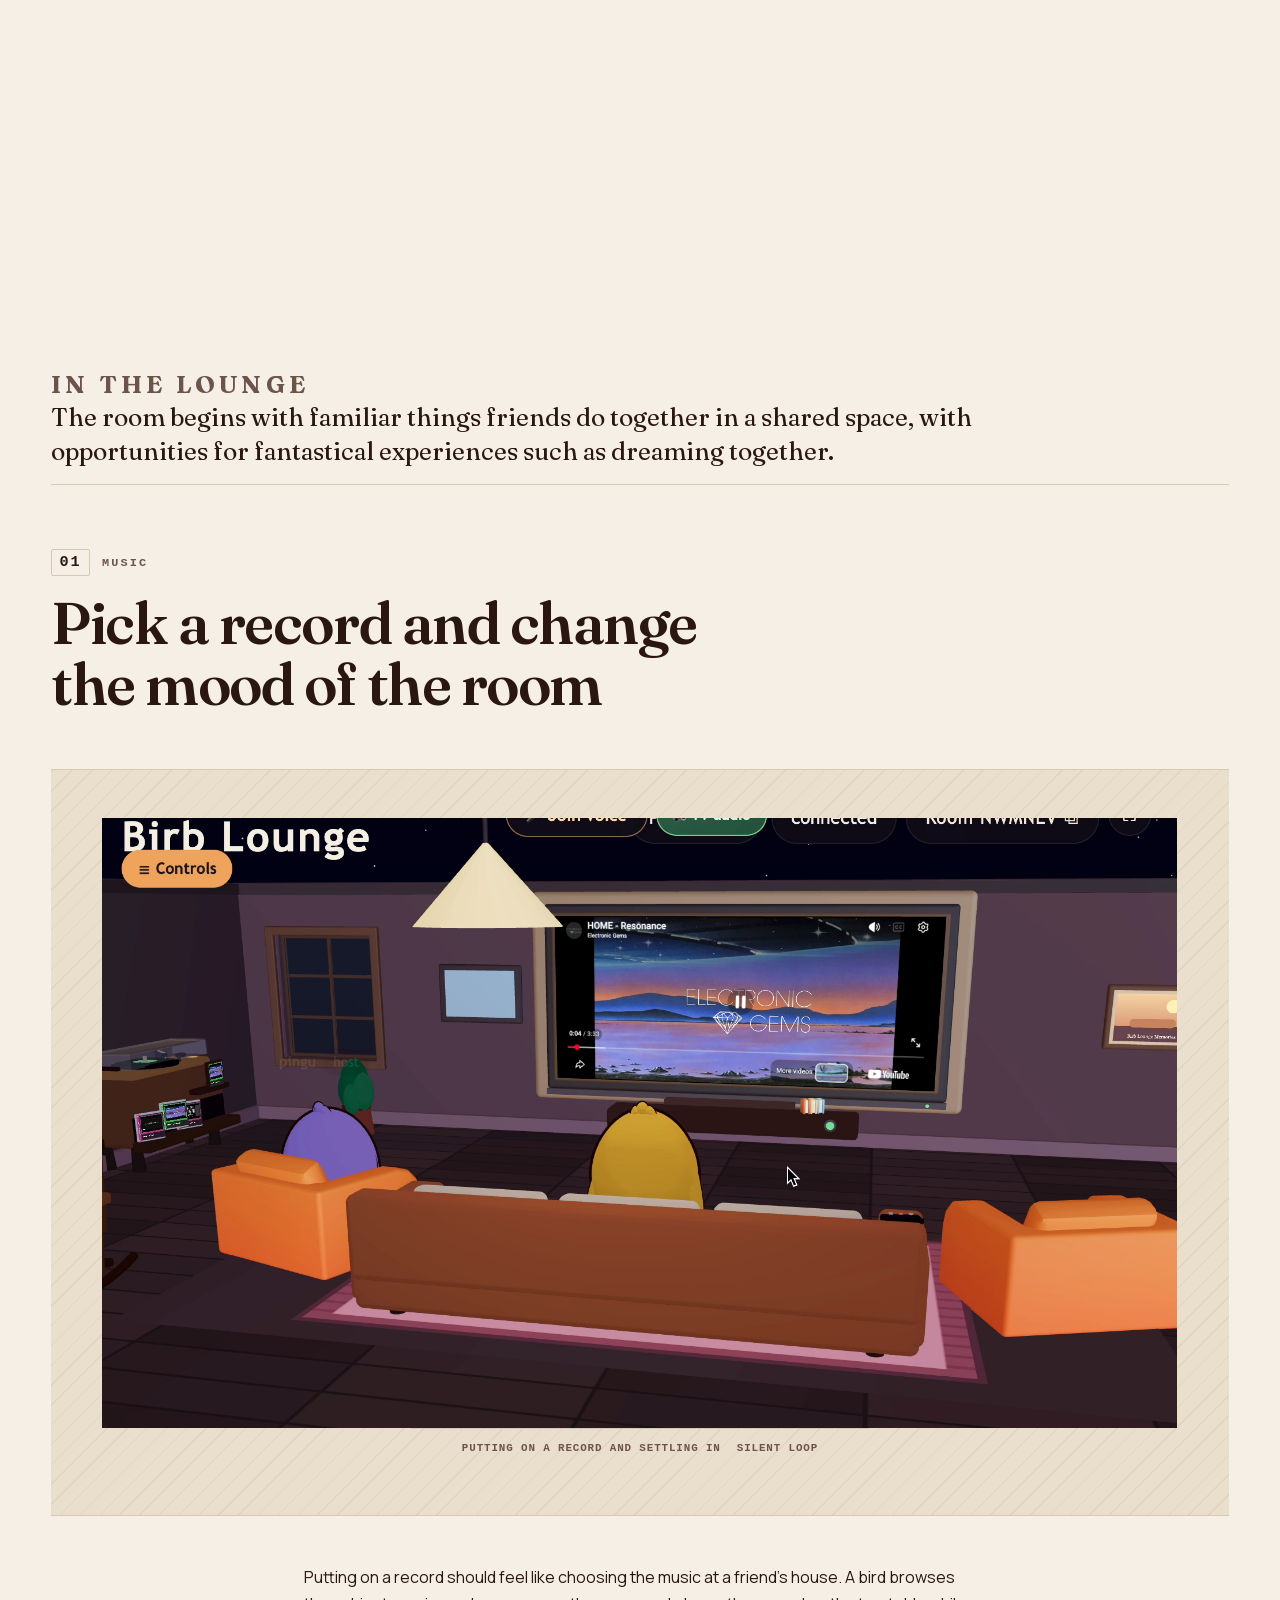
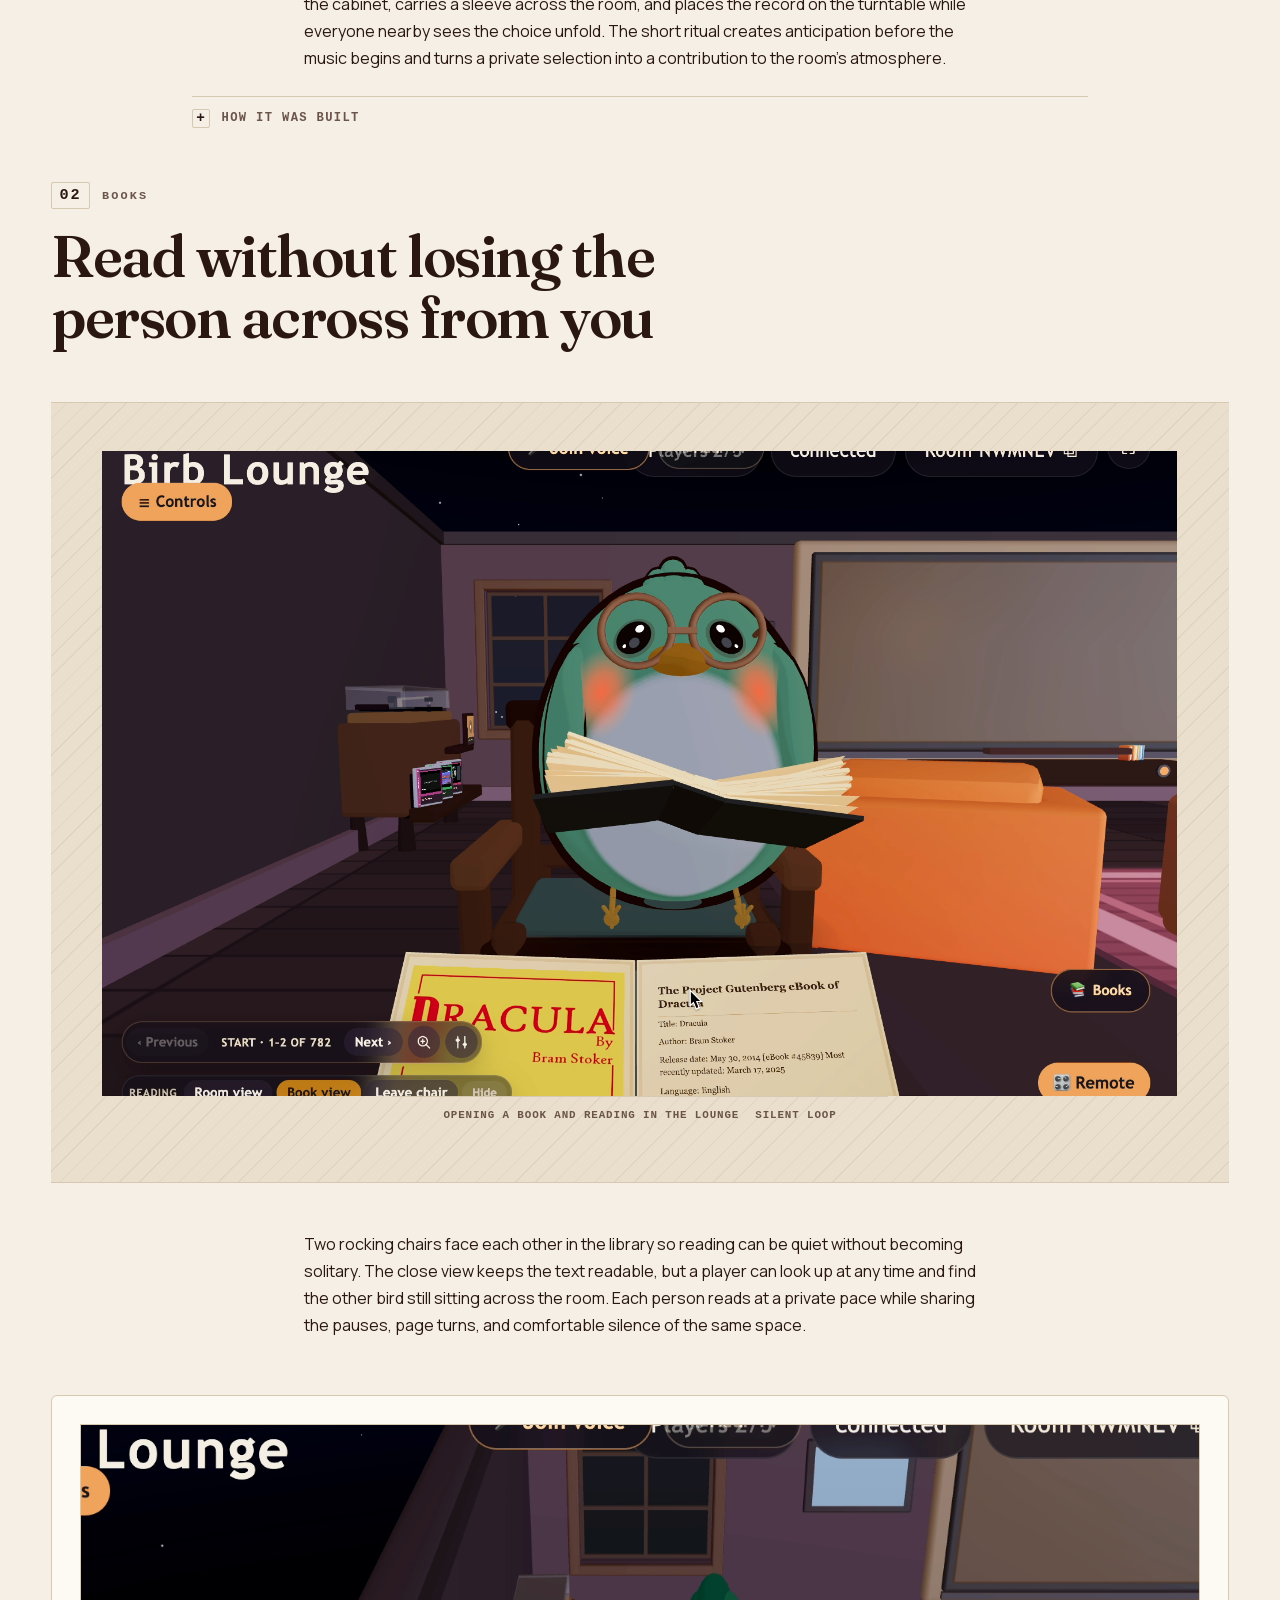
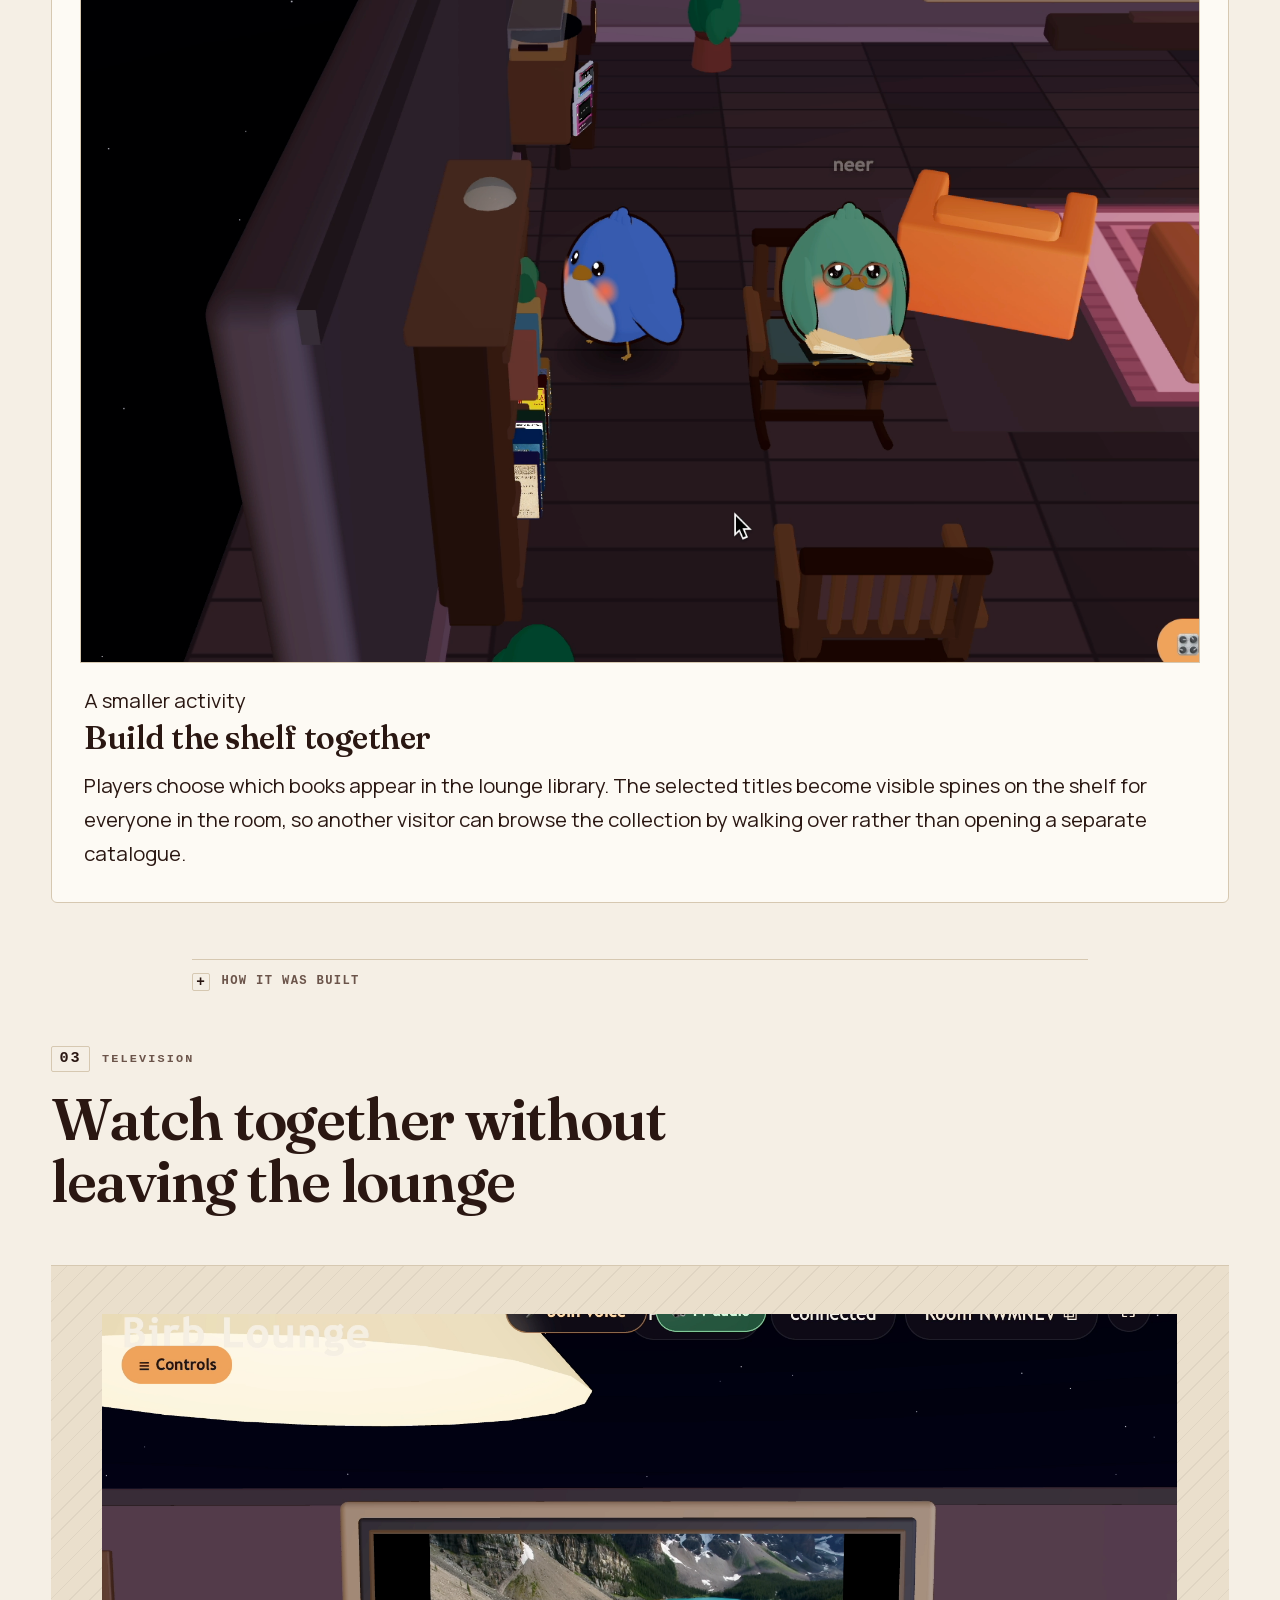
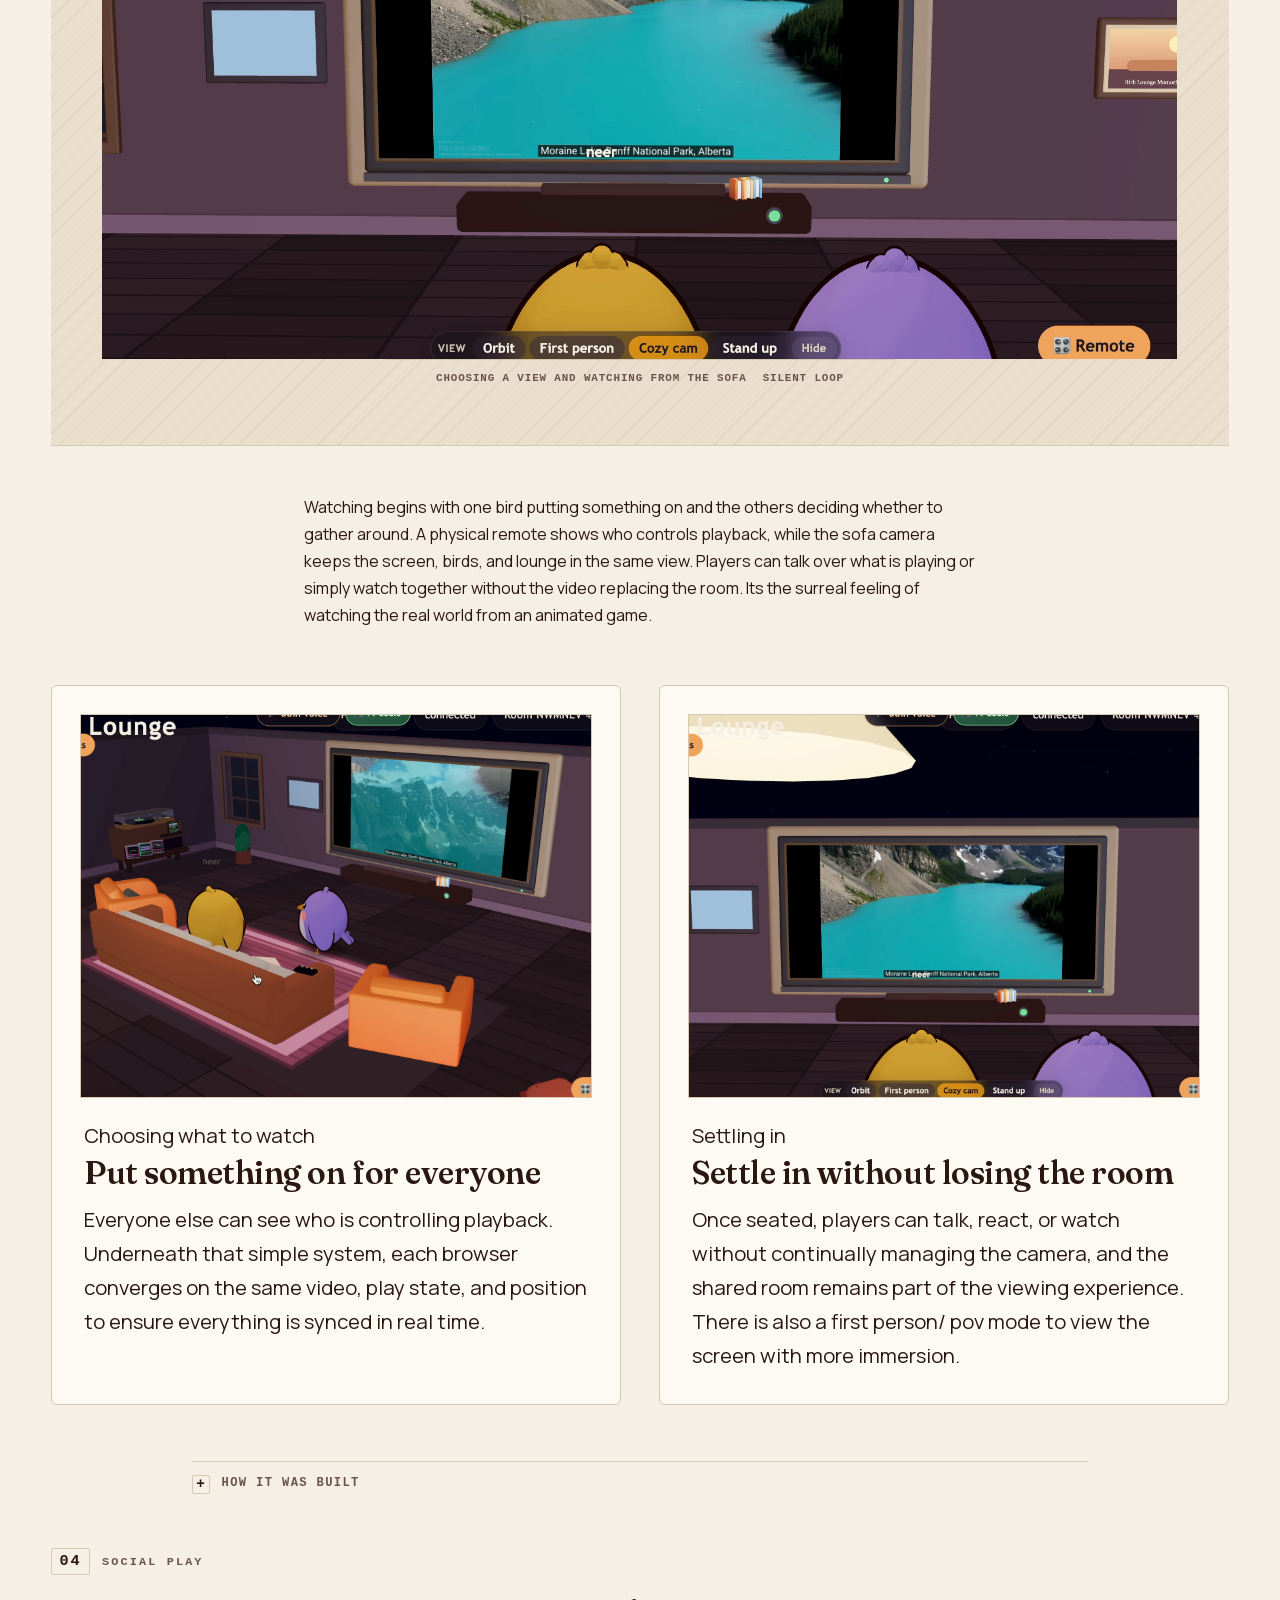
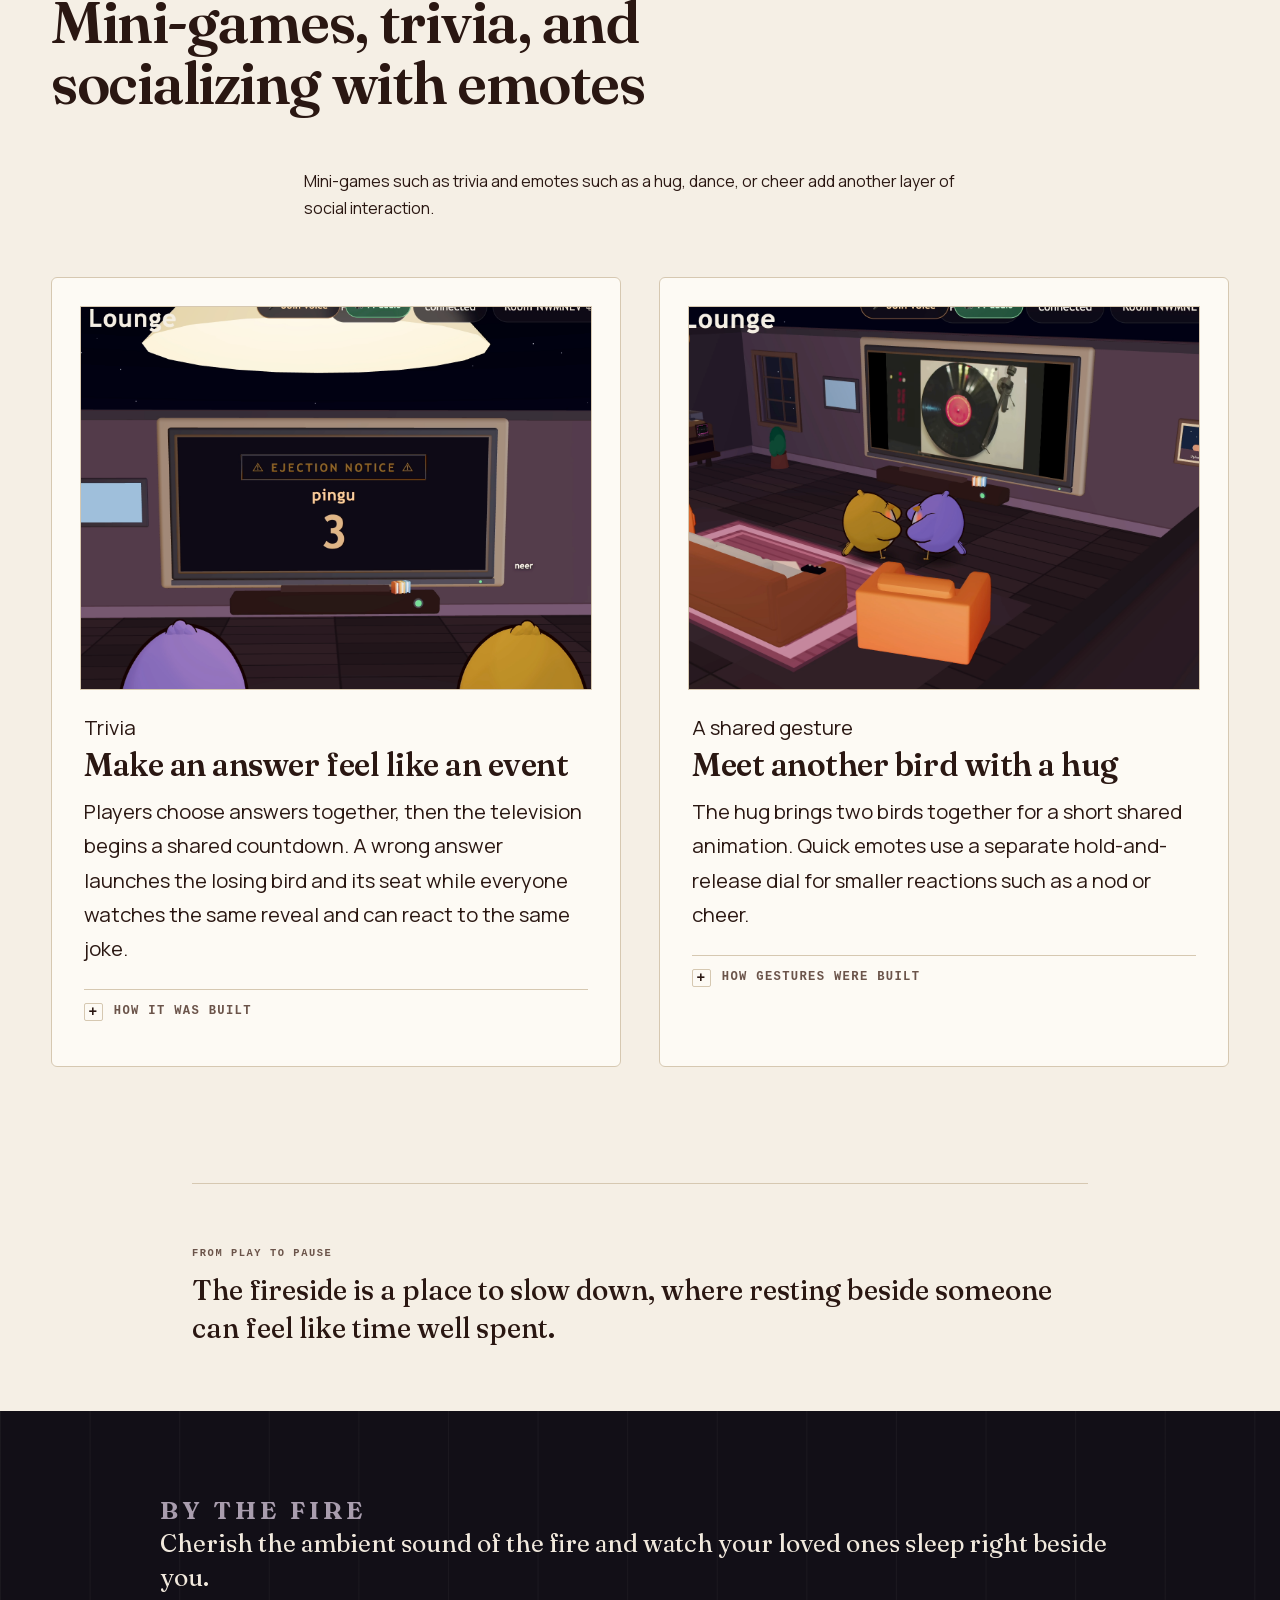
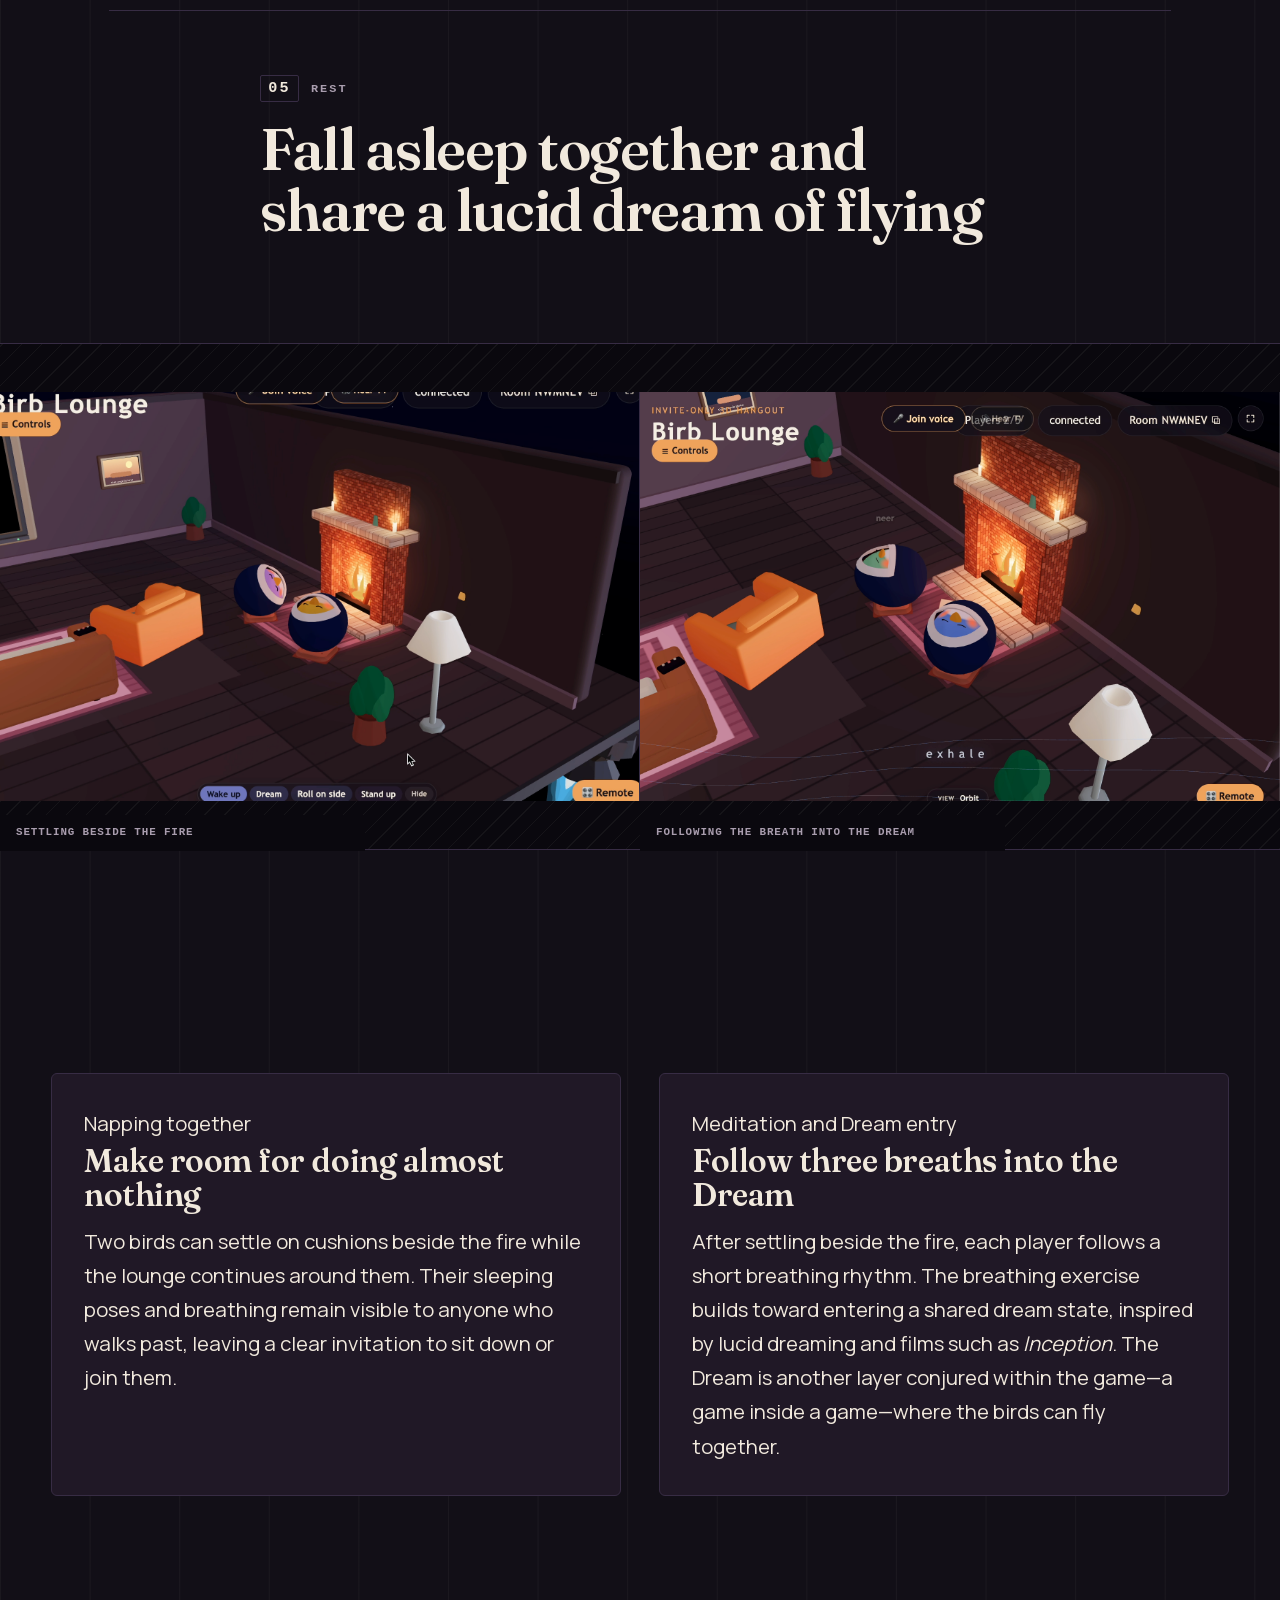
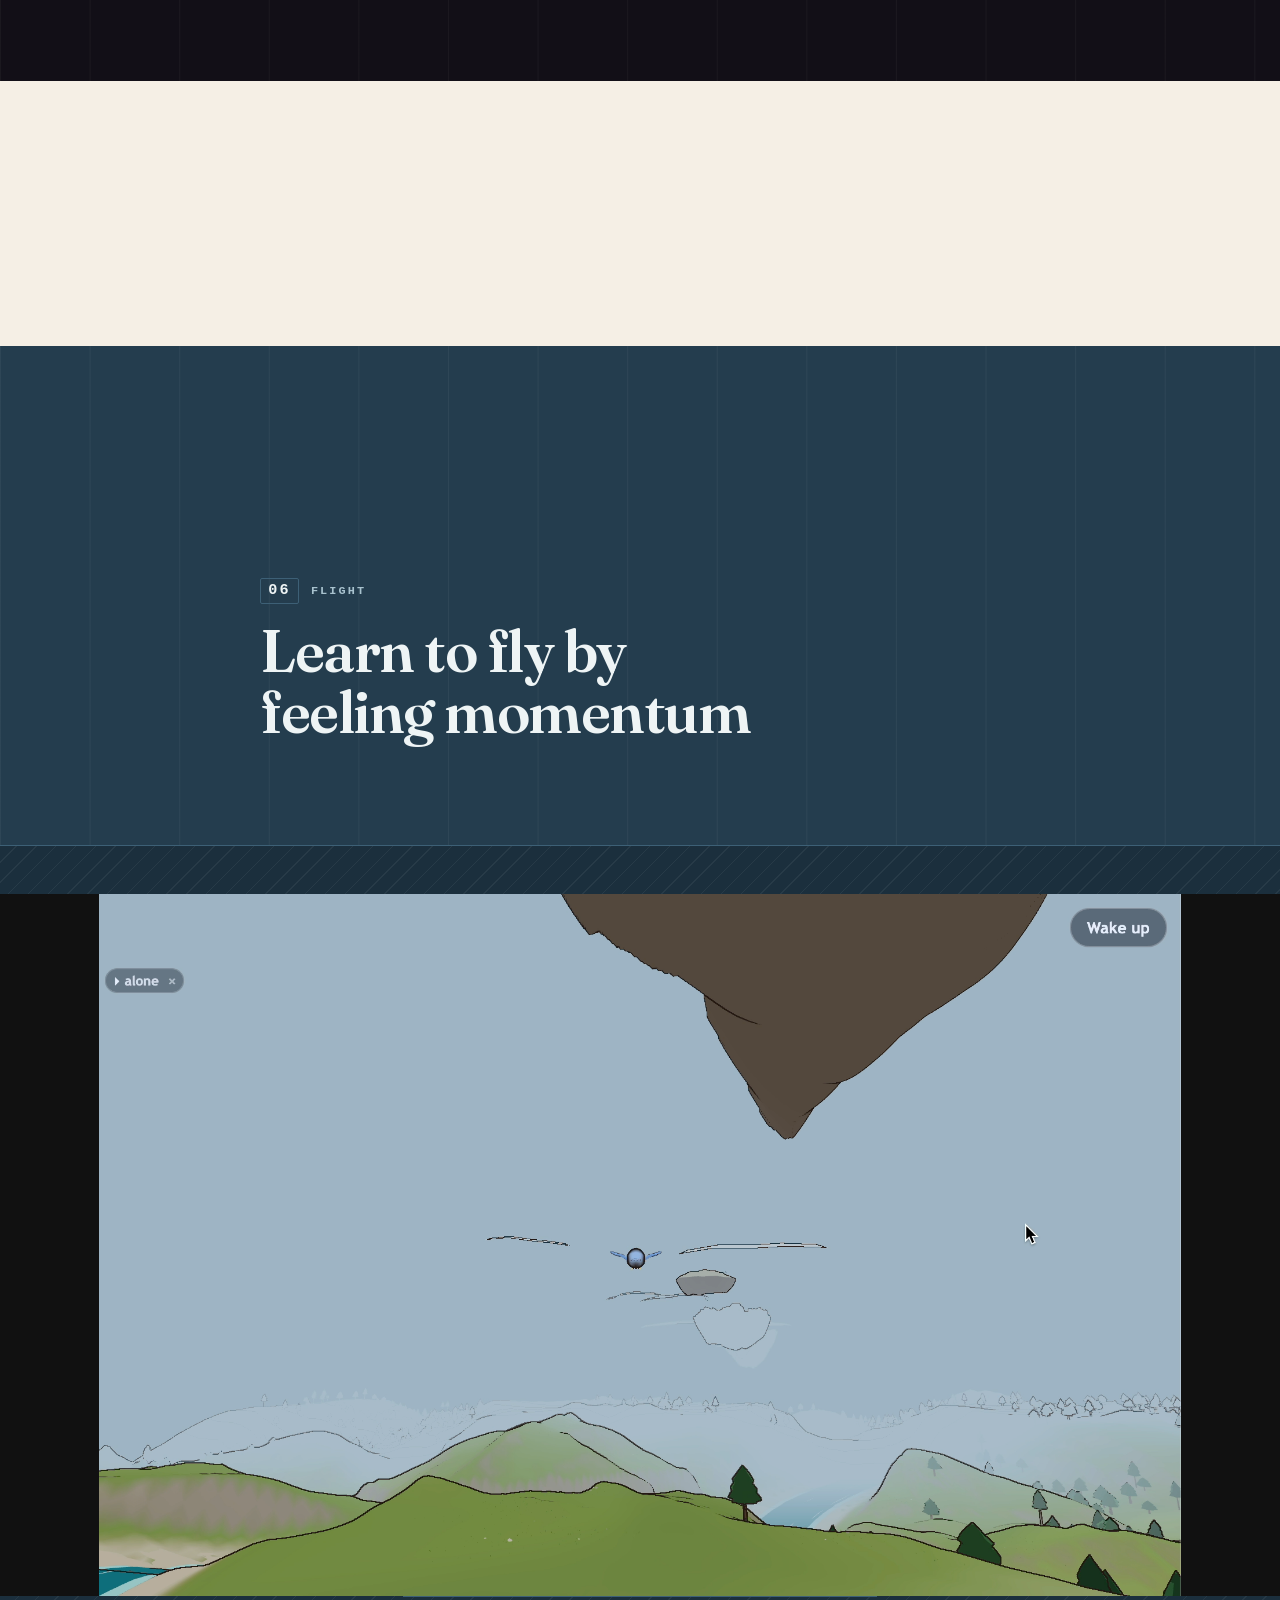
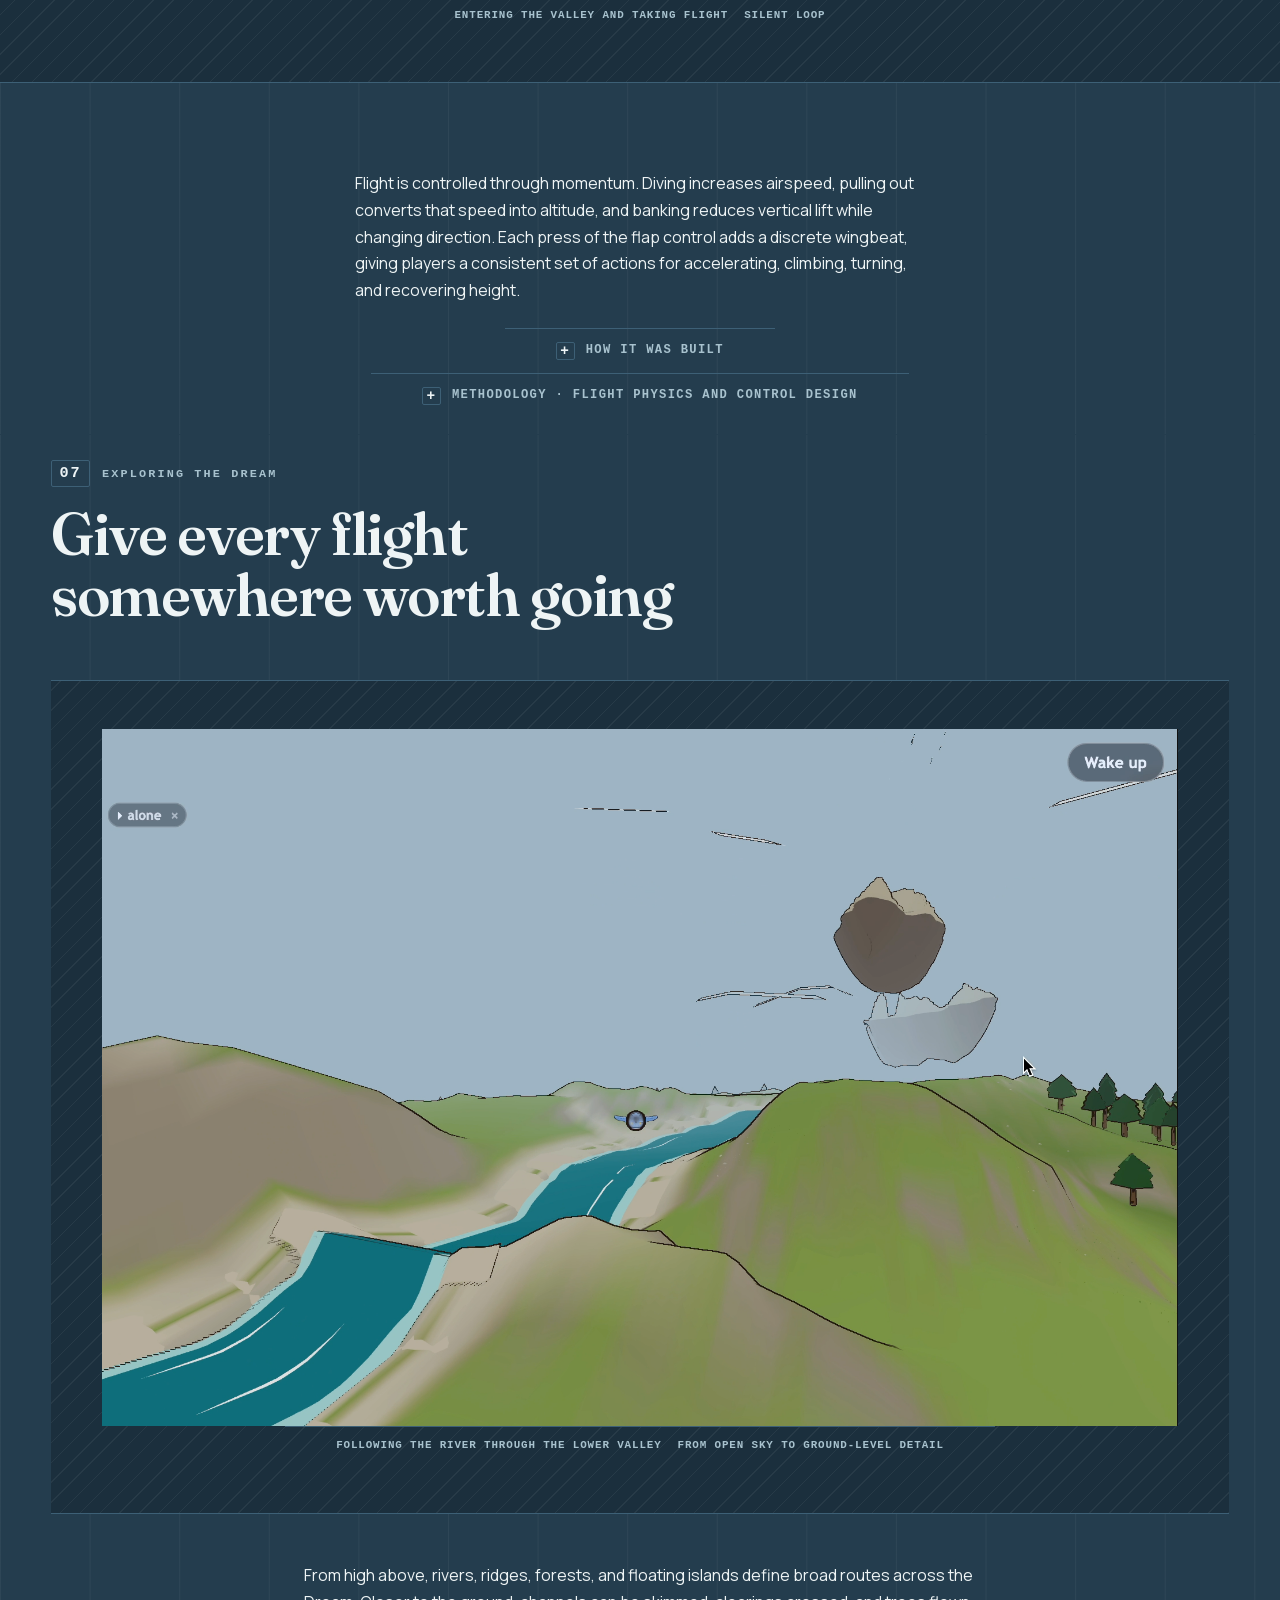
==== commit 147a8c05: "Clarify flight handling description" ====
--- a/index.html
+++ b/index.html
@@ -1309,7 +1309,7 @@
   <div class="activity-group reveal"><p class="activity-group__label">In the Dream</p><p>A vast landscape appears.</p></div>
   <div class="sec-head reveal"><p class="kicker"><span class="num">06</span> Flight</p><h2 id="flight-title">Learn to fly by feeling momentum</h2></div>
   <div class="bleed-stage reveal"><video class="activity-video activity-video--contained" muted autoplay loop playsinline preload="metadata" poster="media/activities/posters/flight.png"><source src="media/activities/clips/flight.mp4" type="video/mp4"></video><div class="activity-video-note"><span>Entering the valley and taking flight</span><span>Silent loop</span></div></div>
-  <p class="activity-summary reveal">Flight becomes richer as the player learns to build and release momentum. A dive gathers speed; pulling out turns that speed into height; a steep bank spends energy and can cost altitude. Space adds a discrete wingbeat rather than acting as a held throttle, so recovery comes from timing a burst and shaping the bird’s path. The controls remain forgiving near the edge without removing the consequences of a careless turn.</p>
+  <p class="activity-summary reveal">Flight is controlled through momentum. Diving increases airspeed, pulling out converts that speed into altitude, and banking reduces vertical lift while changing direction. Each press of the flap control adds a discrete wingbeat, giving players a consistent set of actions for accelerating, climbing, turning, and recovering height.</p>
   <details class="drawer reveal"><summary>How it was built</summary><div class="drawer__body"><p>The controls change pitch, roll, wing shape, and discrete flaps. A fixed-step flight model then applies lift, drag, gravity, and momentum to produce the path.</p><p>Running the simulation at a fixed rate keeps the same manoeuvre consistent across different display speeds. Recorded flights and Playwright-driven manoeuvres reproduce the same dive, turn, or pull-out while the handling is refined.</p></div></details>
   <details class="drawer reveal methodology"><summary>Methodology · Flight physics and control design</summary><div class="drawer__body"><p>The flight model is a dependency-free six-degree-of-freedom simulation advanced at a fixed timestep. It derives lift from angle of attack and wing profile, combines induced and parasitic drag, applies gravity and momentum, and integrates velocity before position. A bank reduces vertical lift and curves the velocity into a coordinated turn, while pitch stability draws the body toward its flight path.</p><p>Player input controls attitude, wing shape, and discrete wingbeats. Diving converts height into speed; pulling out redirects that energy into a climb; tight turns consume energy through lift and drag. Keyboard, touch, gamepad, and scripted inputs all resolve to the same control structure, and one-tick interpolation gives the renderer a smooth pose without changing the underlying physics.</p><p>The simulation is exposed through a development harness that can place the bird, set controls, inspect aerodynamic readouts, and replay a defined manoeuvre. This makes a dive, bank, flap, or pull-out reproducible while keeping the final handling connected to the same model used in the game.</p></div></details>
 </section>
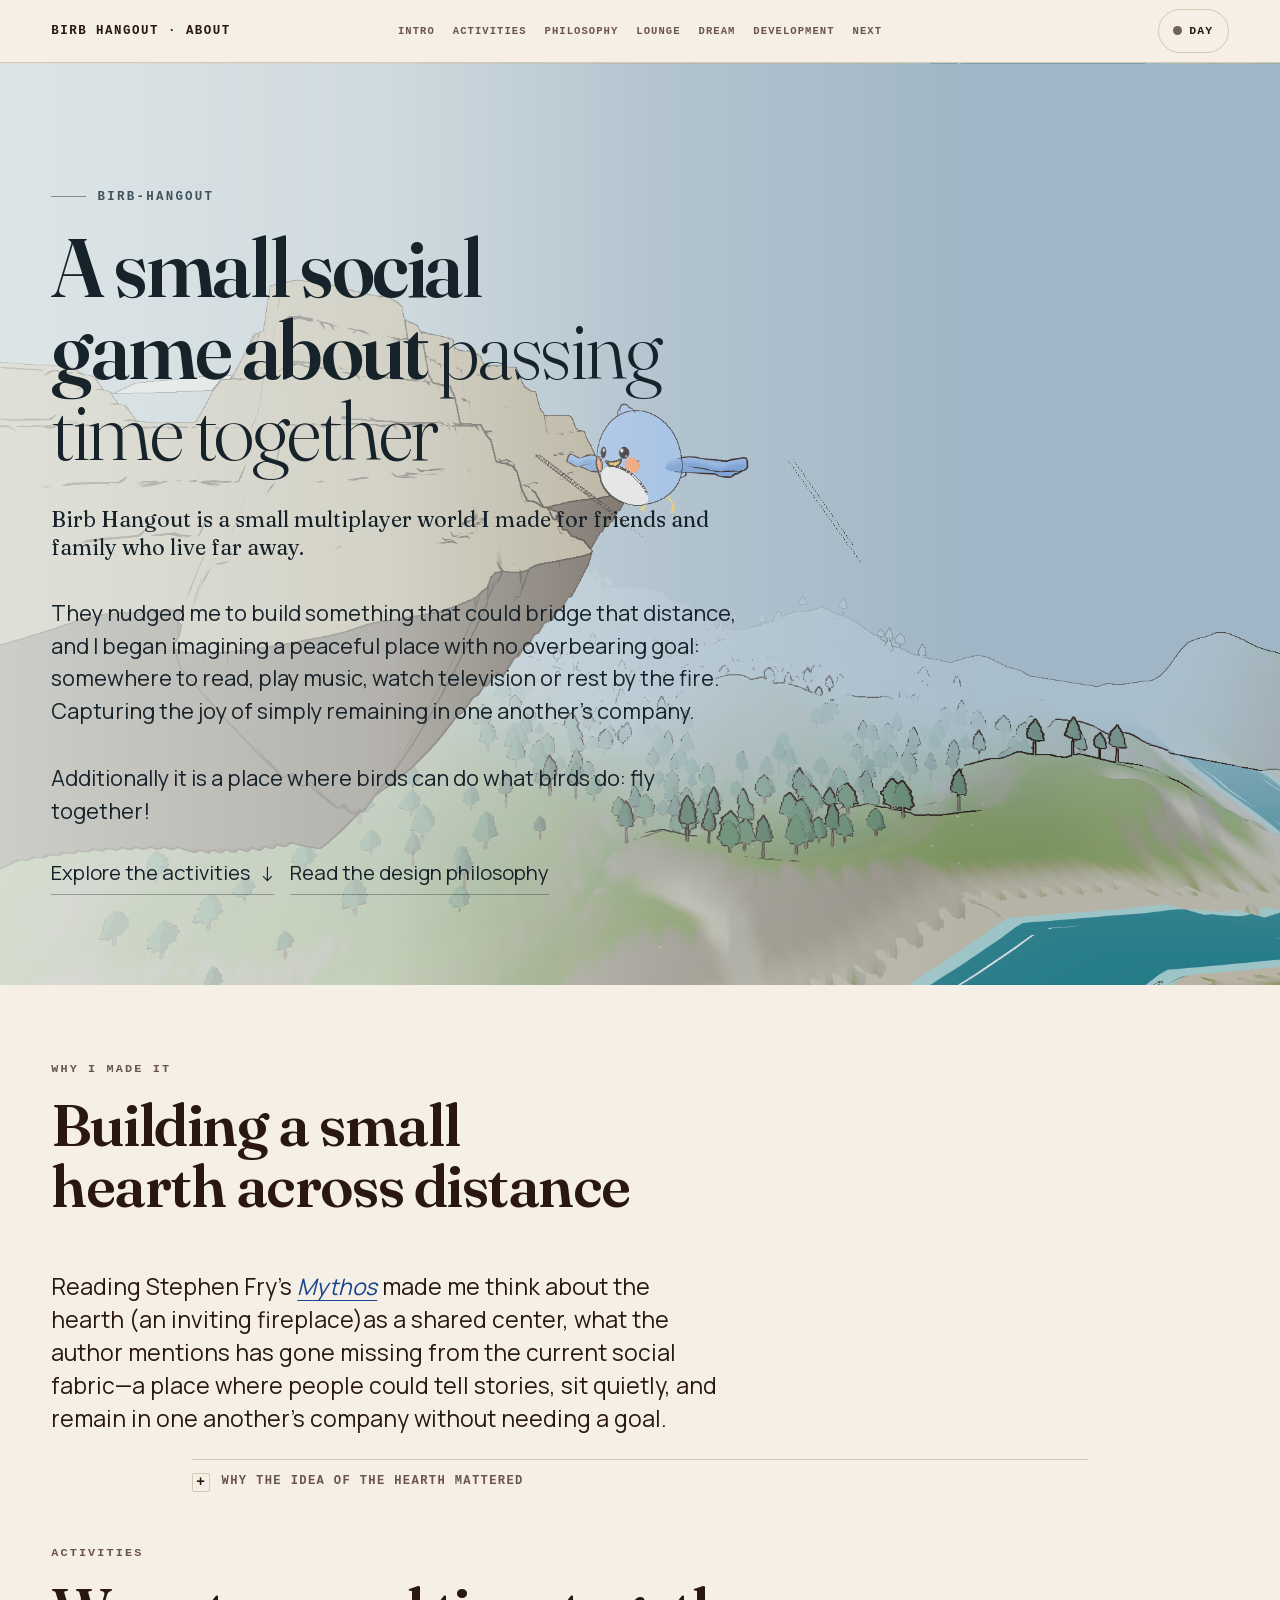
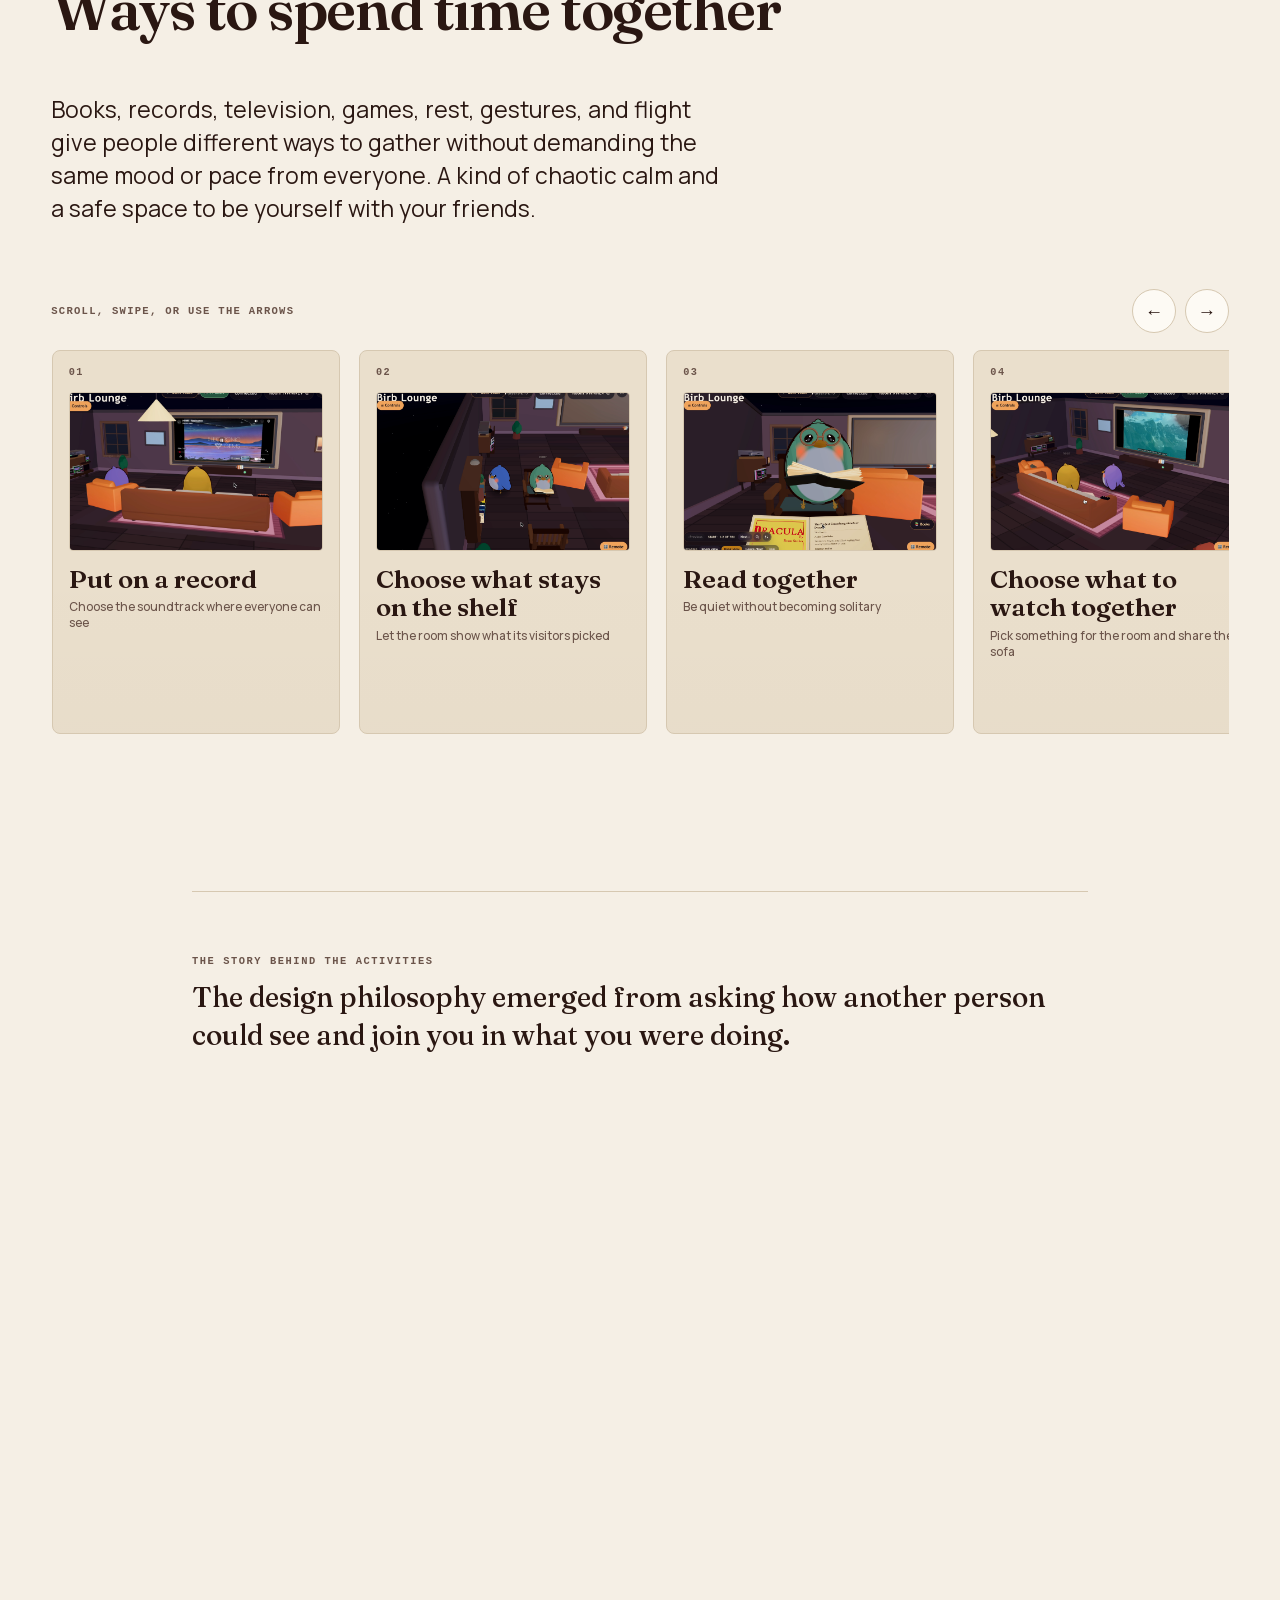
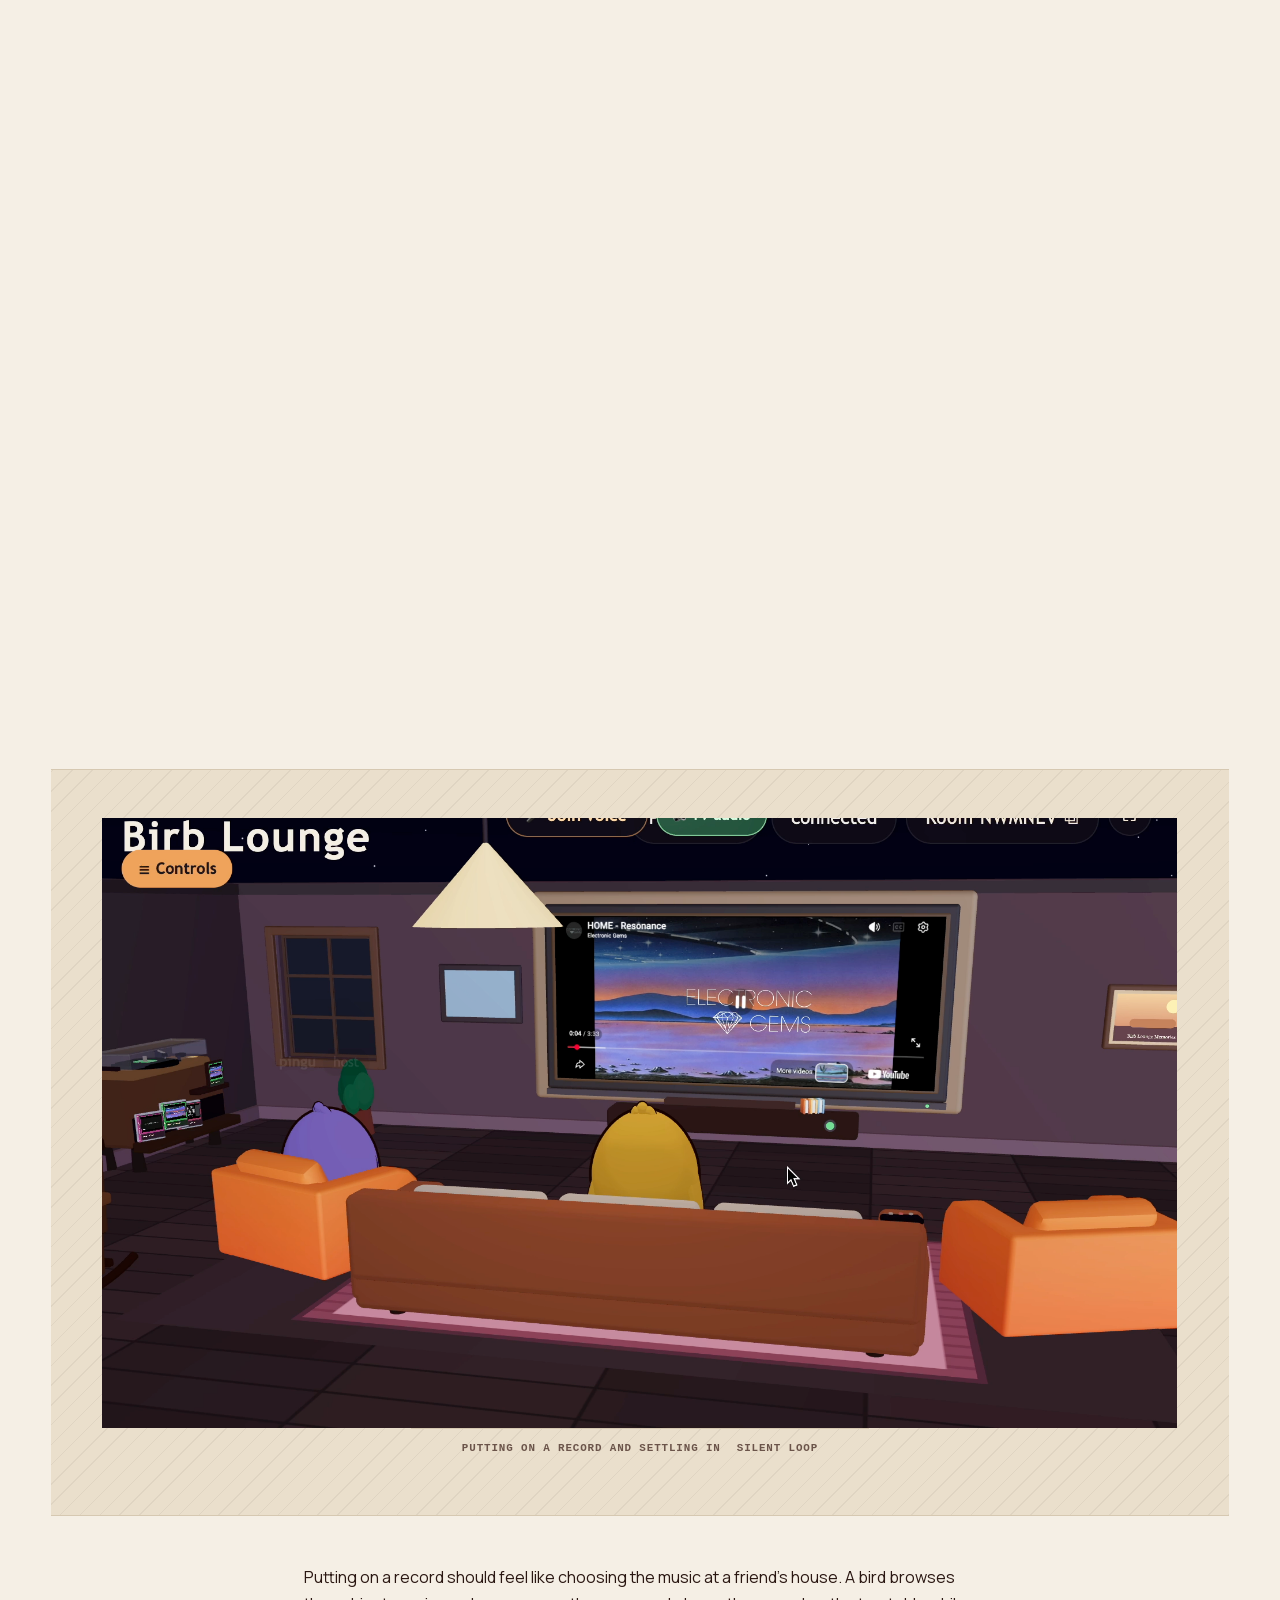
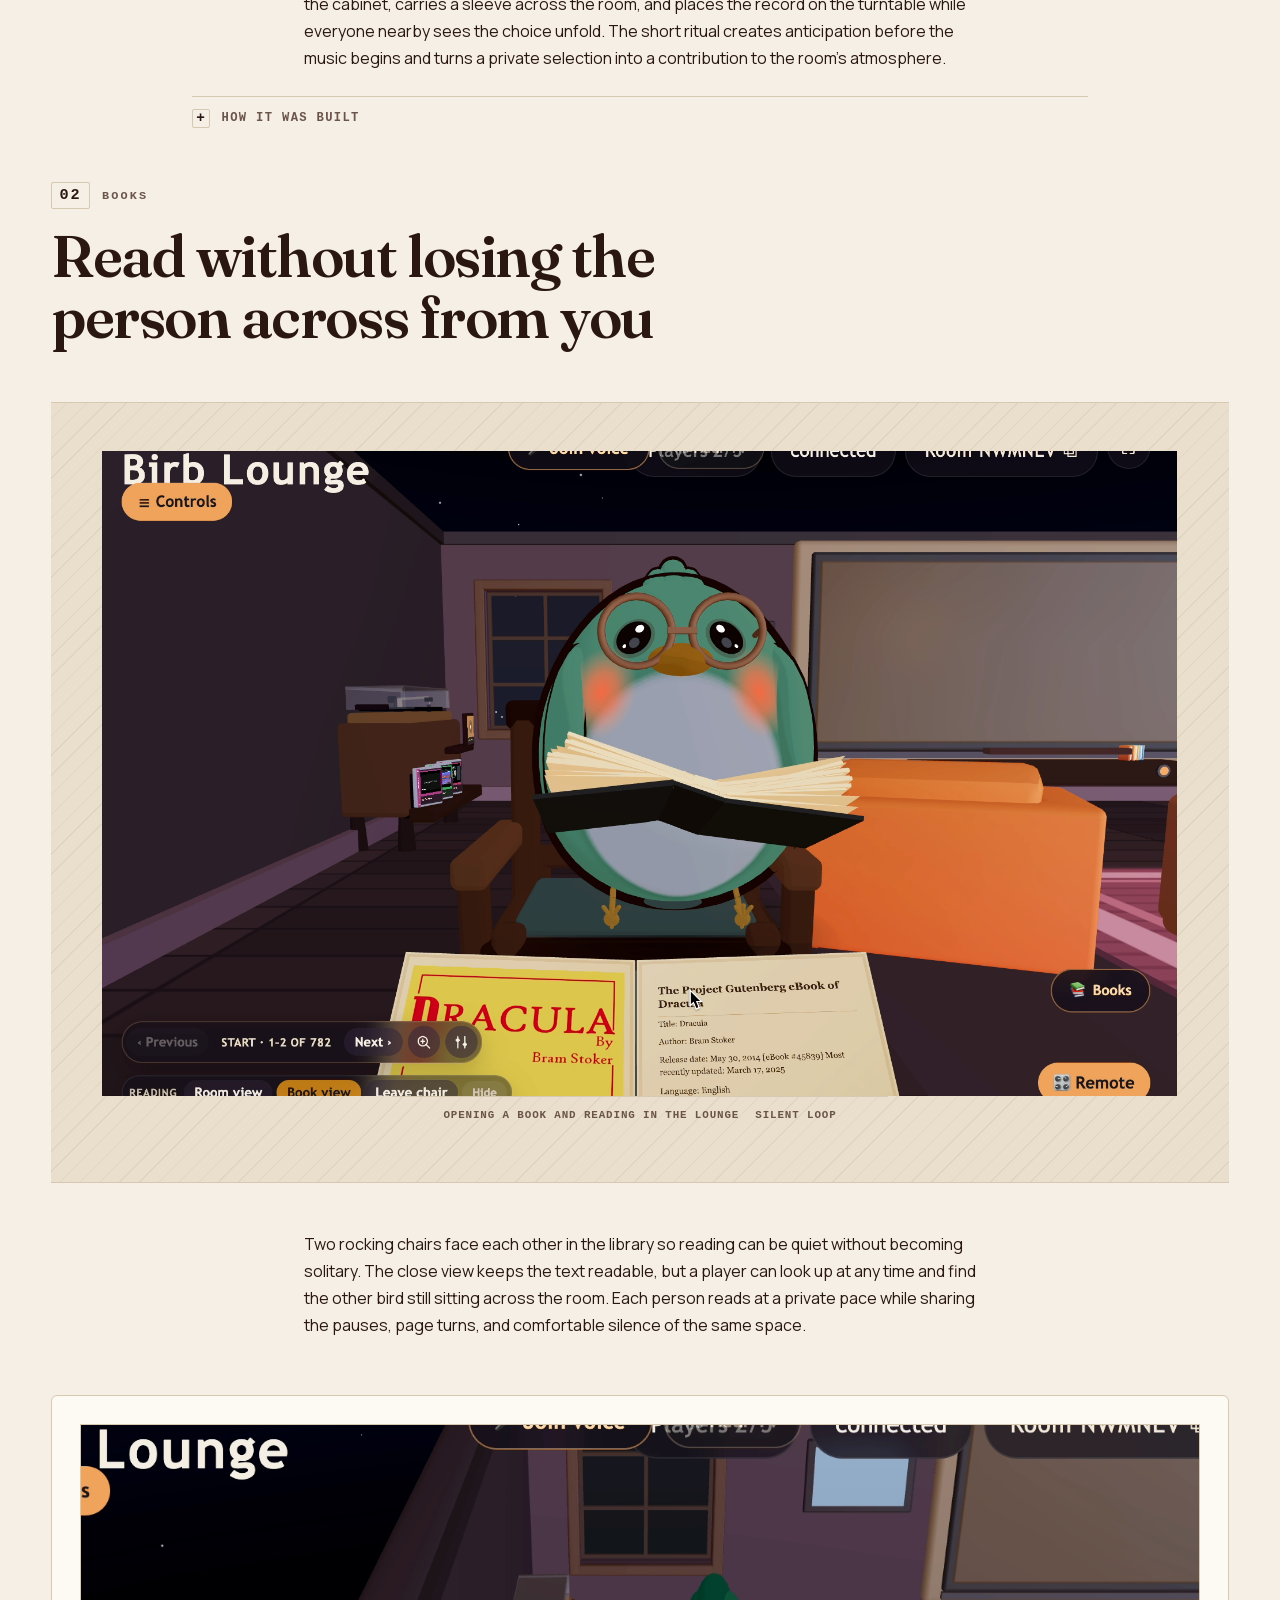
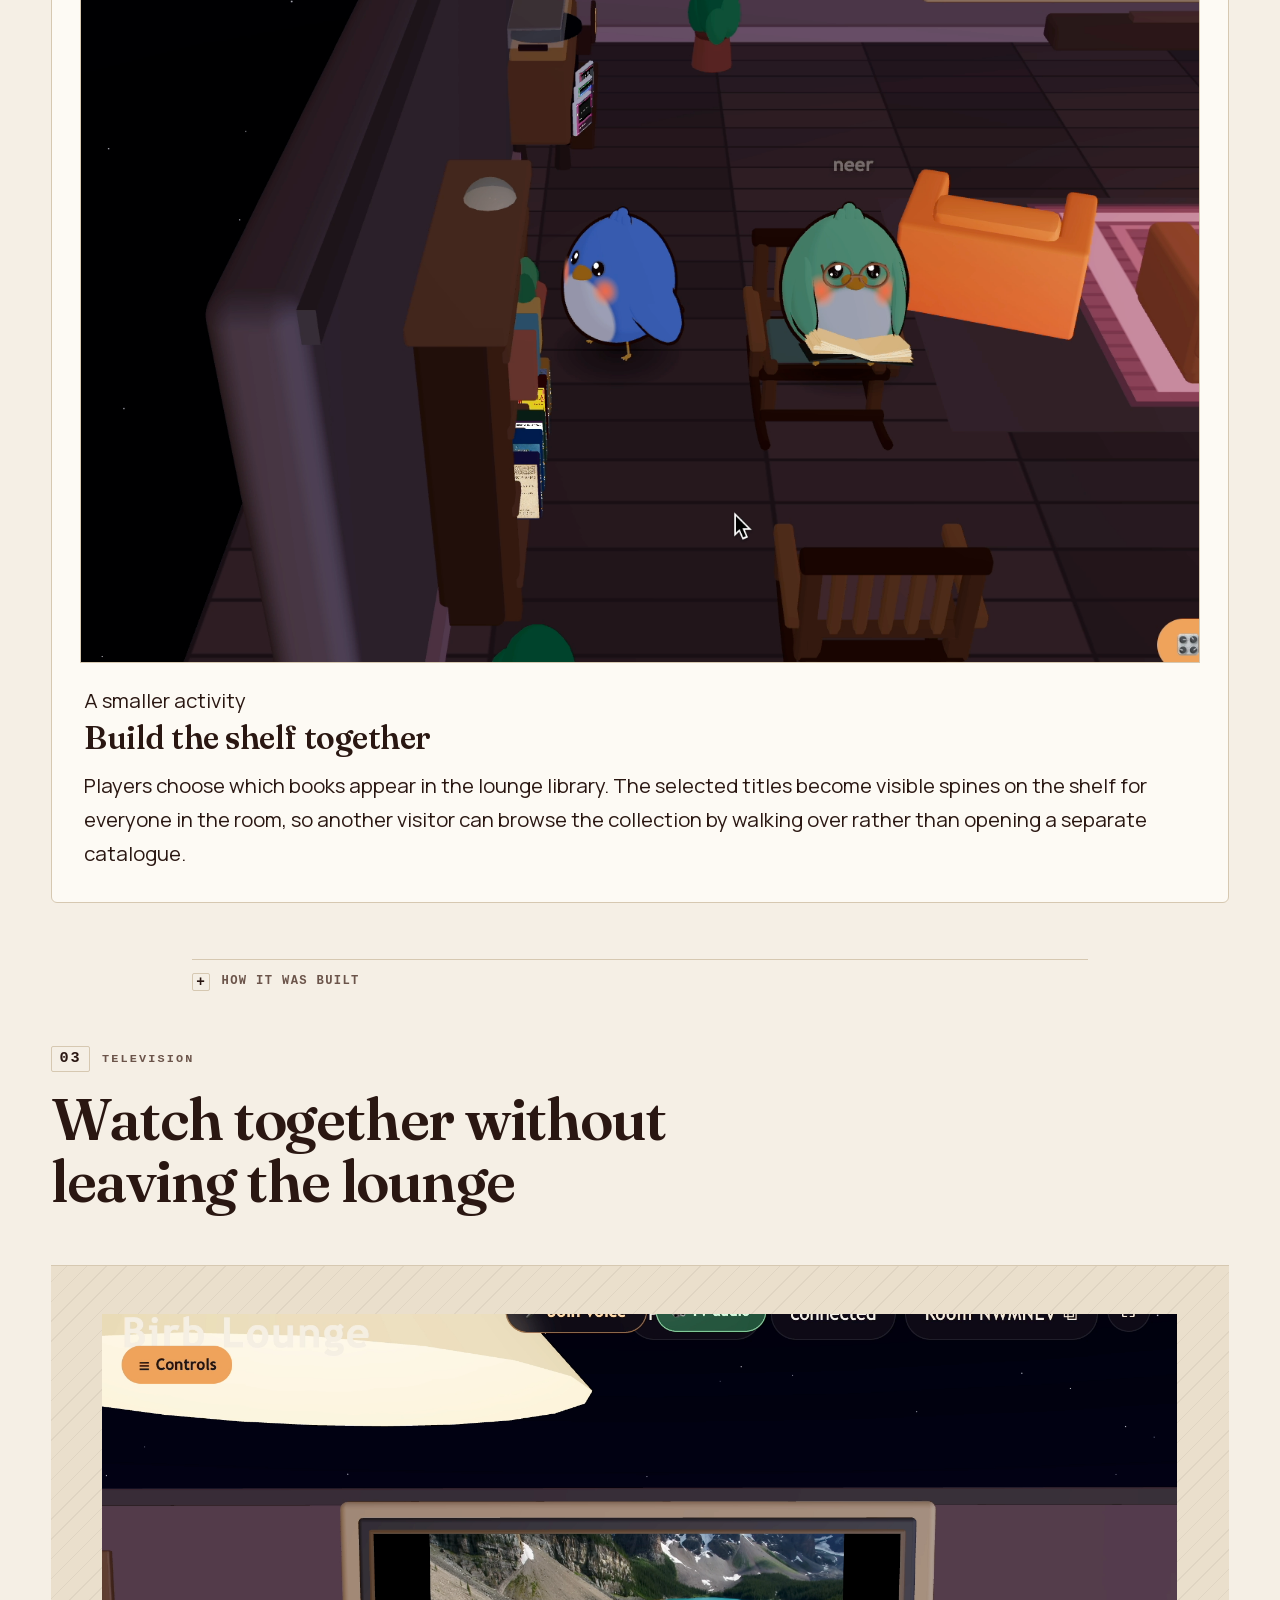
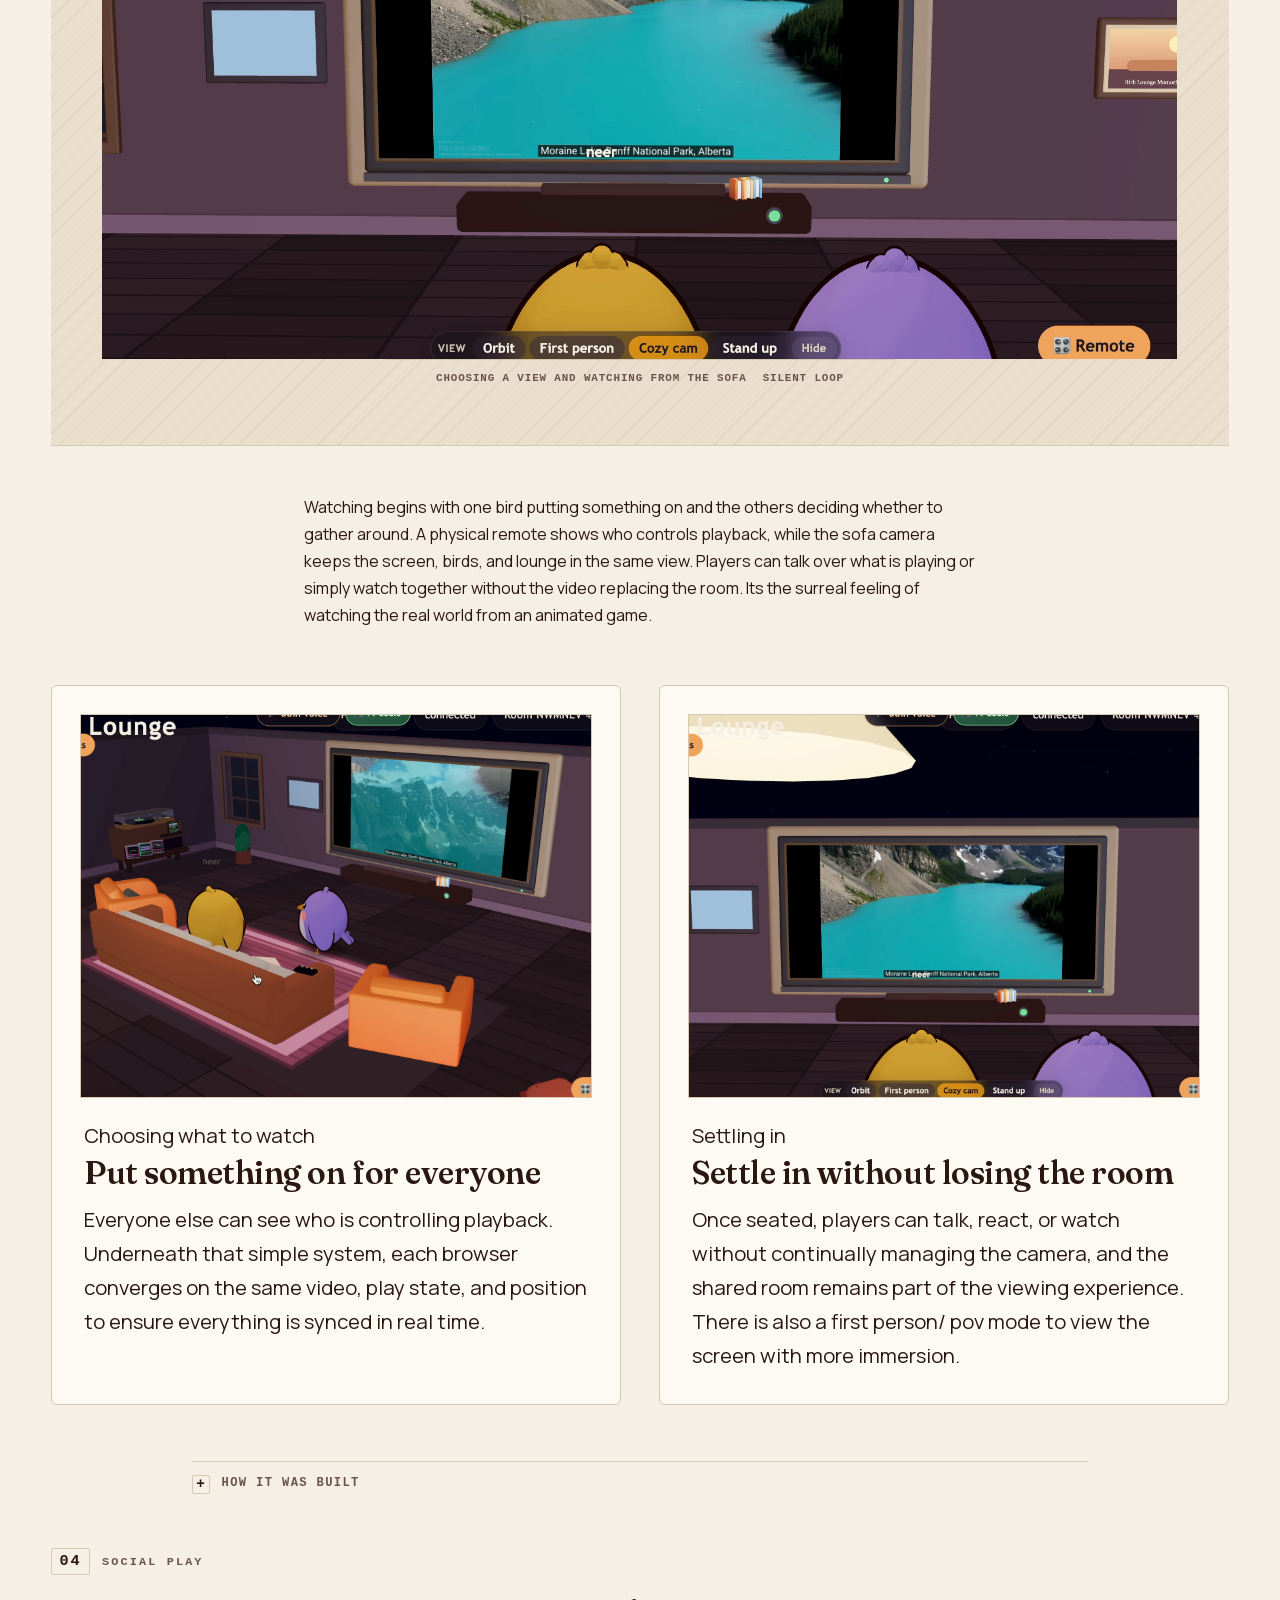
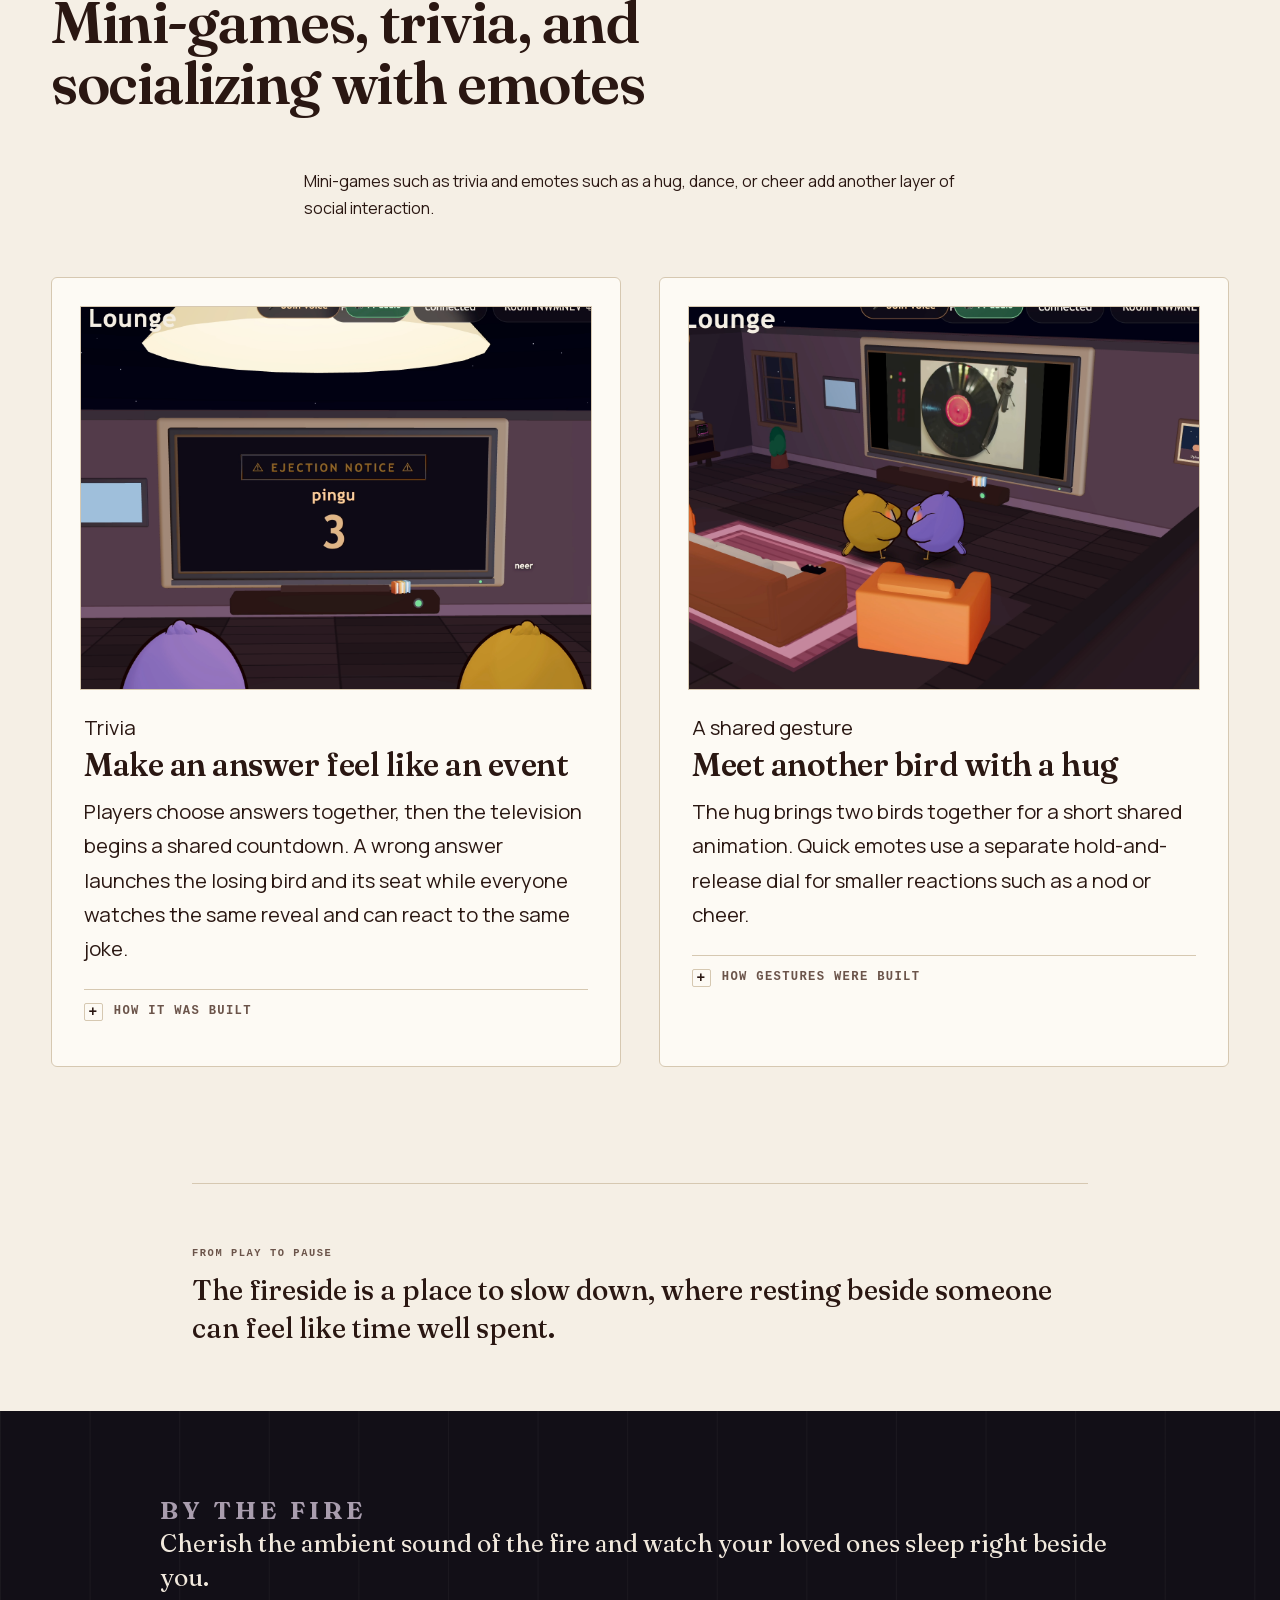
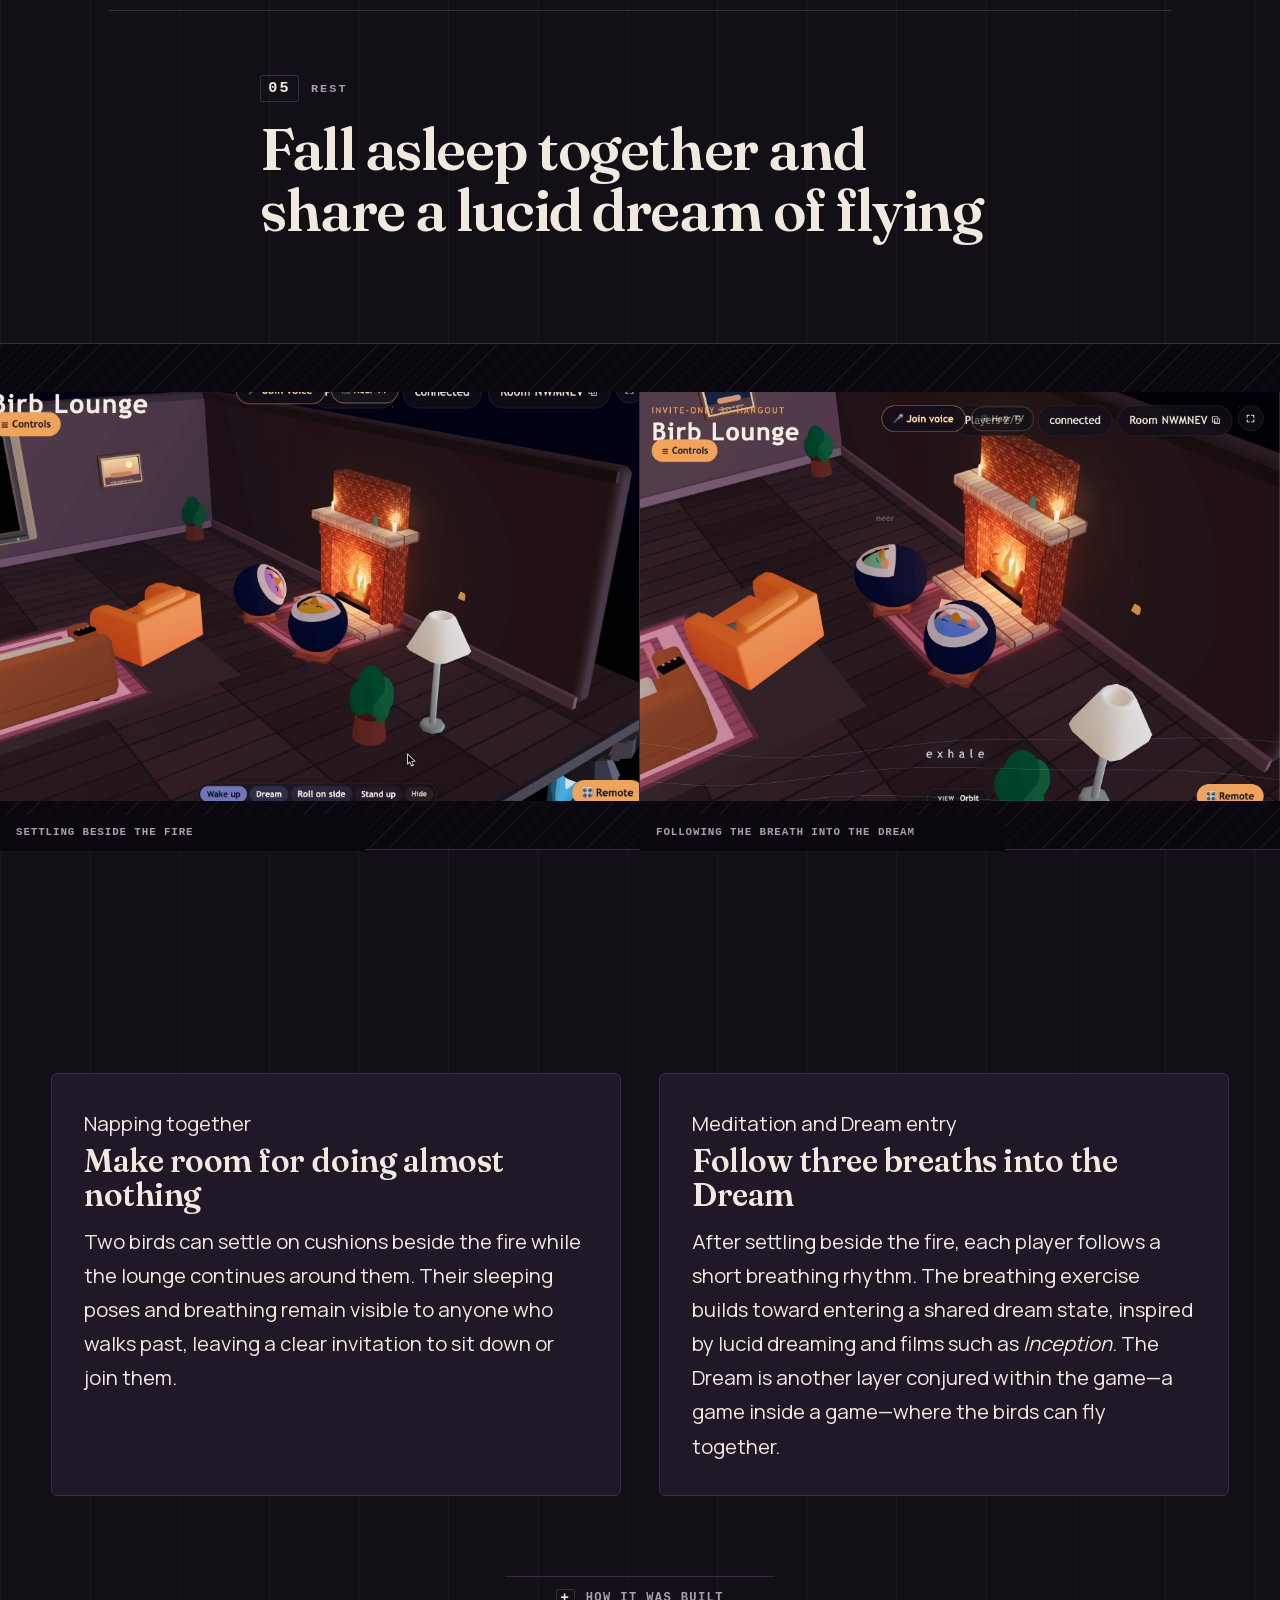
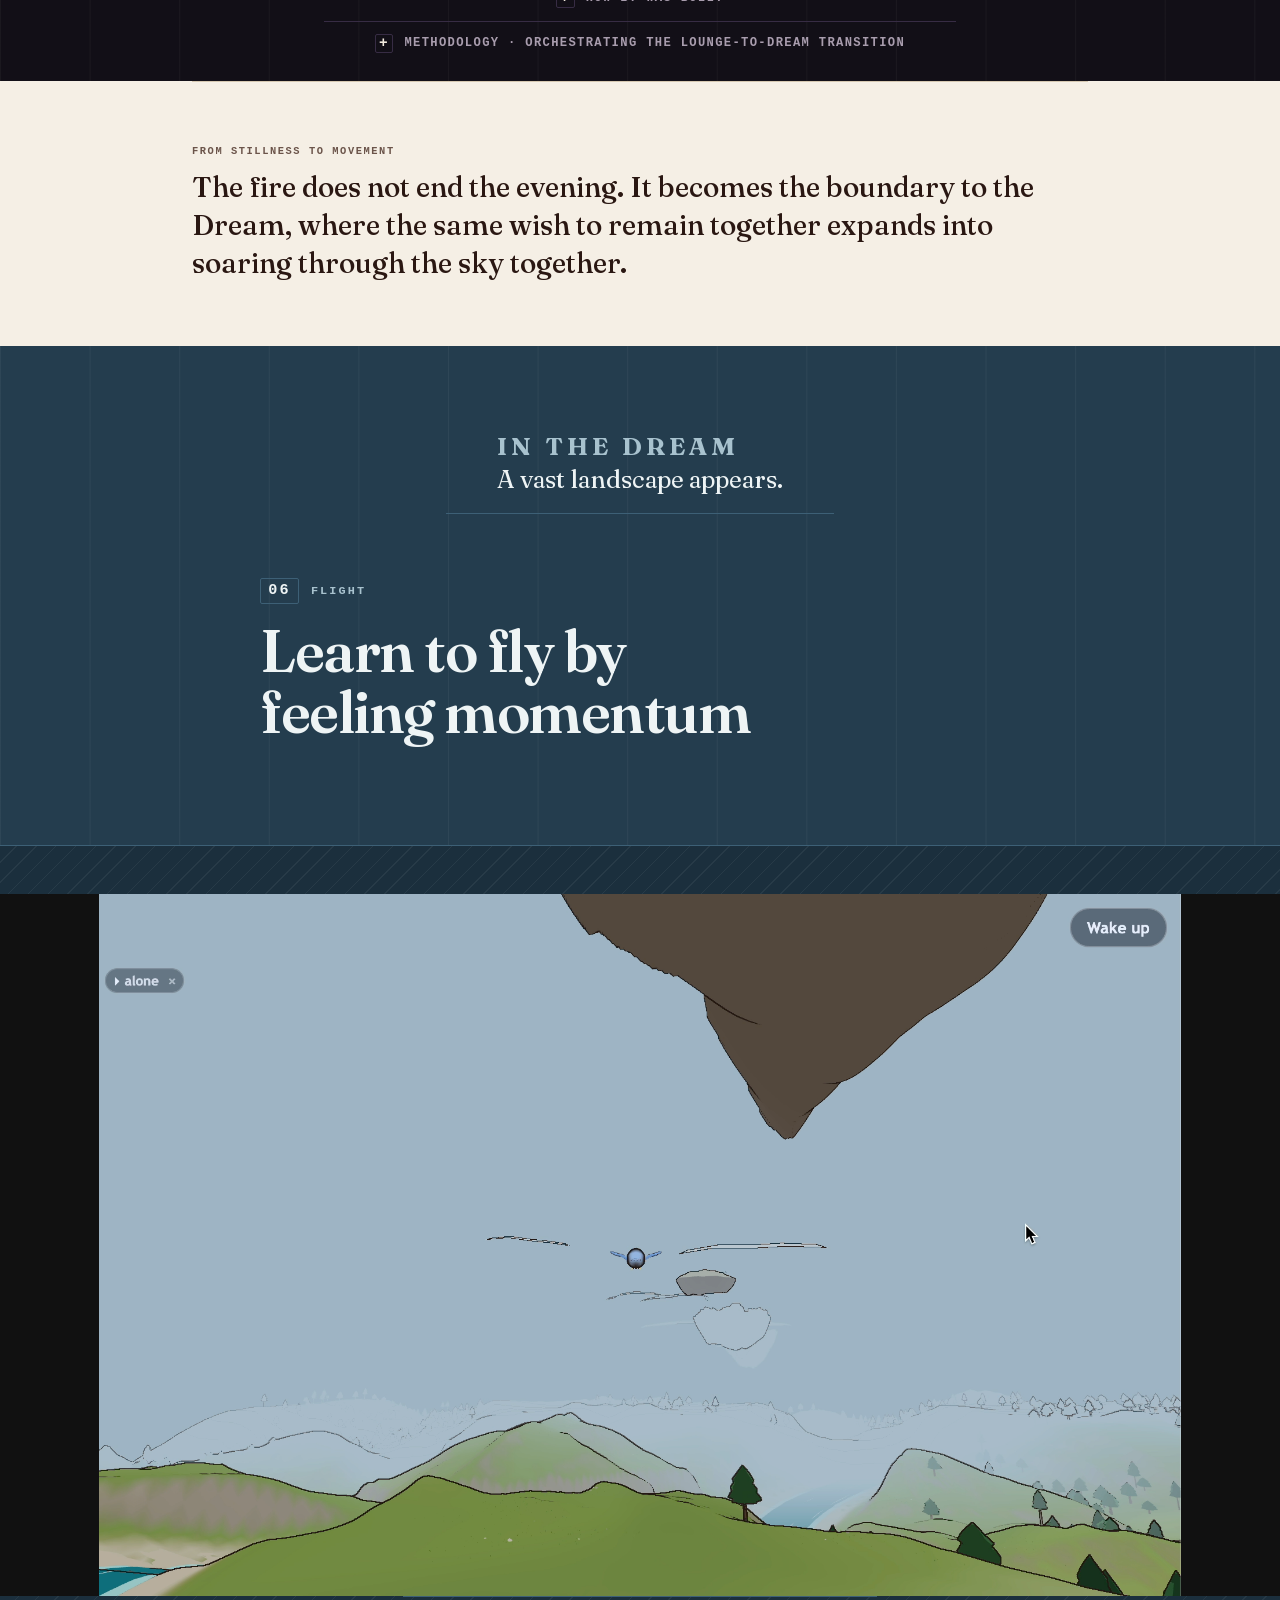
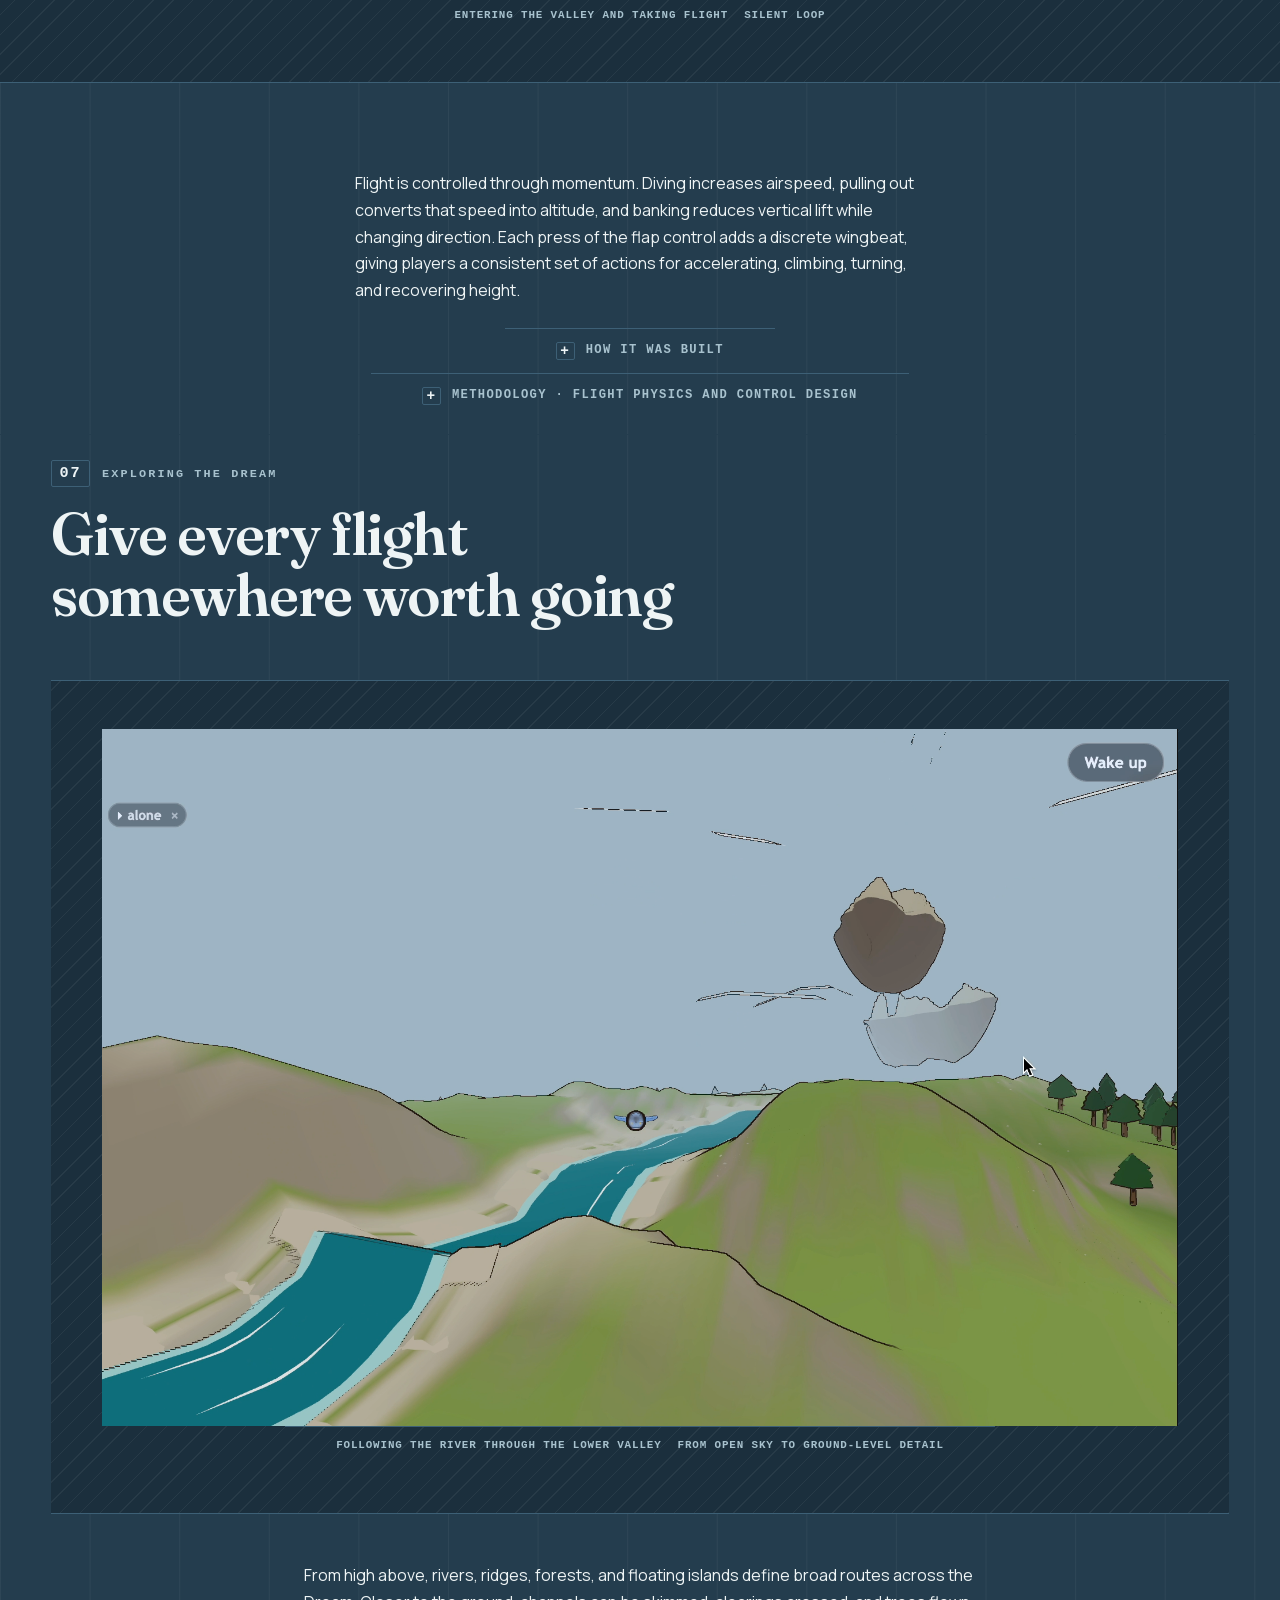
==== commit 00c92b28: "Add sticky chapter navigation" ====
--- a/index.html
+++ b/index.html
@@ -237,7 +237,7 @@
 }
 .topbar{
   position:sticky;top:0;z-index:100;
-  display:flex;align-items:center;gap:1rem;justify-content:space-between;
+  display:grid;grid-template-columns:minmax(11rem,1fr) auto minmax(11rem,1fr);align-items:center;gap:1rem;
   padding:.55rem var(--gutter);
   background:var(--field-bg);
   color:var(--field-fg);
@@ -252,7 +252,24 @@
   min-width:0;flex:0 1 auto;overflow:hidden;text-overflow:ellipsis;white-space:nowrap;
 }
 .topbar__mark b{font-weight:700}
-.topbar__right{display:flex;align-items:center;gap:.4rem;flex:none}
+.topbar__nav{display:flex;align-items:stretch;justify-content:center;gap:clamp(.7rem,1.4vw,1.3rem);min-width:0}
+.topbar__nav a{
+  position:relative;display:inline-flex;align-items:center;min-height:44px;white-space:nowrap;
+  color:var(--field-soft);text-decoration:none;
+  font:650 .66rem/1 var(--mono);letter-spacing:.1em;text-transform:uppercase;
+}
+.topbar__nav a::after{content:"";position:absolute;left:0;right:0;bottom:.28rem;height:1px;background:currentColor;transform:scaleX(0);transition:transform .18s ease}
+.topbar__nav a:hover,.topbar__nav a:focus-visible,.topbar__nav a[aria-current="true"]{color:var(--field-fg)}
+.topbar__nav a[aria-current="true"]::after{transform:scaleX(1)}
+.topbar__right{display:flex;align-items:center;justify-self:end;gap:.4rem;flex:none}
+section[id]{scroll-margin-top:5rem}
+@media (max-width:1100px){
+  .topbar{grid-template-columns:minmax(0,1fr) auto;gap:.15rem .75rem;padding-bottom:0}
+  .topbar__nav{grid-column:1/-1;grid-row:2;justify-content:flex-start;overflow-x:auto;overscroll-behavior-inline:contain;scrollbar-width:none;margin-inline:calc(var(--gutter) * -1);padding-inline:var(--gutter)}
+  .topbar__nav::-webkit-scrollbar{display:none}
+  .topbar__nav a{min-height:38px}
+  section[id]{scroll-margin-top:7rem}
+}
 @media (max-width:520px){
   .topbar{gap:.5rem}
   .topbar__suffix{display:none}
@@ -1159,9 +1176,18 @@
 
 <header class="topbar">
   <a class="topbar__mark" href="#top"><b>Birb&nbsp;Hangout</b><span class="topbar__suffix">&nbsp;·&nbsp;About</span></a>
+  <nav class="topbar__nav" aria-label="Page sections">
+    <a href="#top">Intro</a>
+    <a href="#activities">Activities</a>
+    <a href="#philosophy">Philosophy</a>
+    <a href="#records">Lounge</a>
+    <a href="#fireside">Dream</a>
+    <a href="#method">Development</a>
+    <a href="#limits">Next</a>
+  </nav>
   <div class="topbar__right">
-    <button class="tbtn" type="button" id="themeBtn" title="Theme: system. Activate for day.">
-      <span class="tbtn__dot" aria-hidden="true"></span><span class="vh">Theme:&nbsp;</span><span id="themeLabel" aria-live="polite">System</span>
+    <button class="tbtn" type="button" id="themeBtn" title="Theme: day. Activate for night.">
+      <span class="tbtn__dot" aria-hidden="true"></span><span class="vh">Theme:&nbsp;</span><span id="themeLabel" aria-live="polite">Day</span>
     </button>
   </div>
 </header>
@@ -1468,11 +1494,31 @@
     return !section.closest("[hidden]");
   });
   var railLinks = Array.prototype.slice.call(document.querySelectorAll(".rail a"));
+  var topbarLinks = Array.prototype.slice.call(document.querySelectorAll(".topbar__nav a"));
+  var activeNavHref = "";
+  var navChapter = {
+    top:"top", origin:"top", activities:"activities", philosophy:"philosophy",
+    records:"records", reading:"records", watching:"records", "social-play":"records",
+    fireside:"fireside", flight:"fireside", exploration:"fireside",
+    method:"method", limits:"limits"
+  };
   function markRail(id) {
     for (var i = 0; i < railLinks.length; i++) {
       var on = railLinks[i].getAttribute("href") === "#" + id;
       if (on) railLinks[i].setAttribute("aria-current", "true");
       else railLinks[i].removeAttribute("aria-current");
+    }
+    var chapter = navChapter[id] || id;
+    for (var j = 0; j < topbarLinks.length; j++) {
+      var current = topbarLinks[j].getAttribute("href") === "#" + chapter;
+      if (current) {
+        topbarLinks[j].setAttribute("aria-current", "page");
+        if (window.innerWidth <= 1100 && activeNavHref !== topbarLinks[j].getAttribute("href")) {
+          topbarLinks[j].scrollIntoView({ behavior:"smooth", block:"nearest", inline:"center" });
+        }
+        activeNavHref = topbarLinks[j].getAttribute("href");
+      }
+      else topbarLinks[j].removeAttribute("aria-current");
     }
   }
   if ("IntersectionObserver" in window && sections.length) {
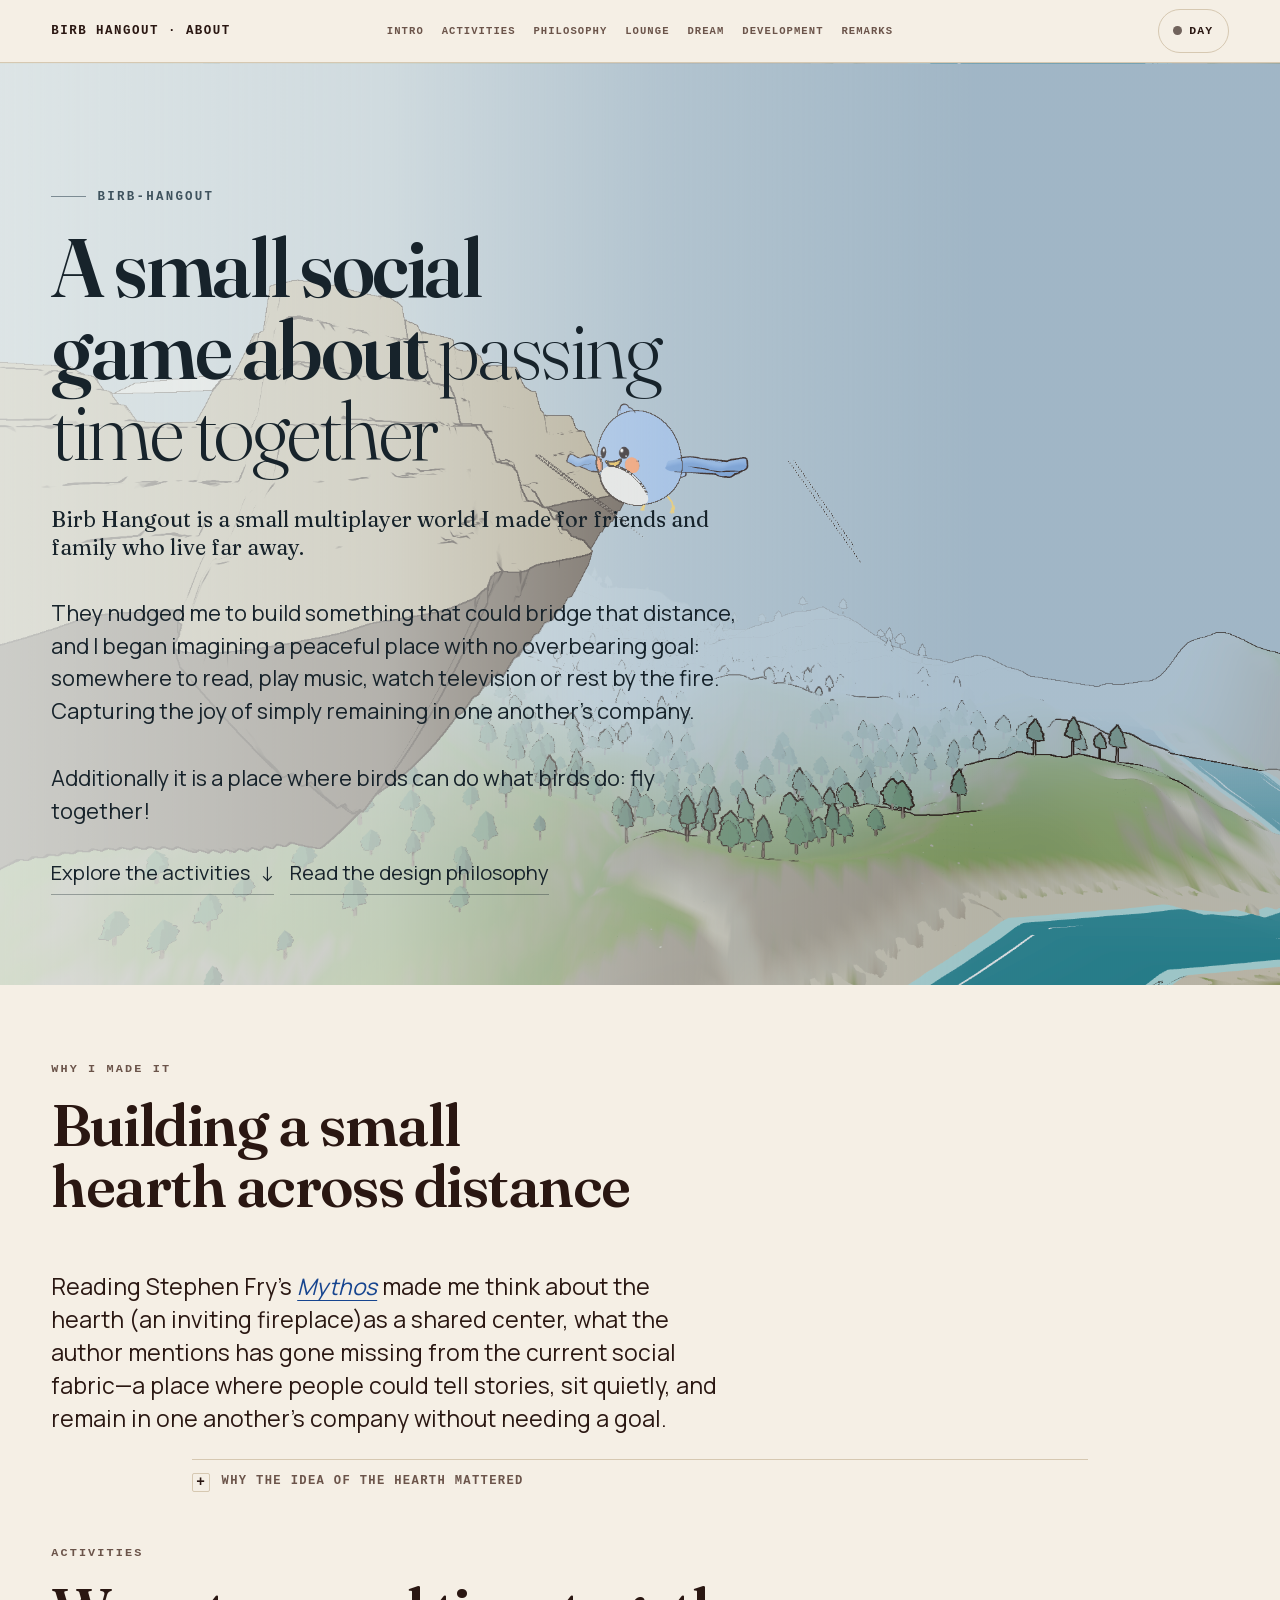
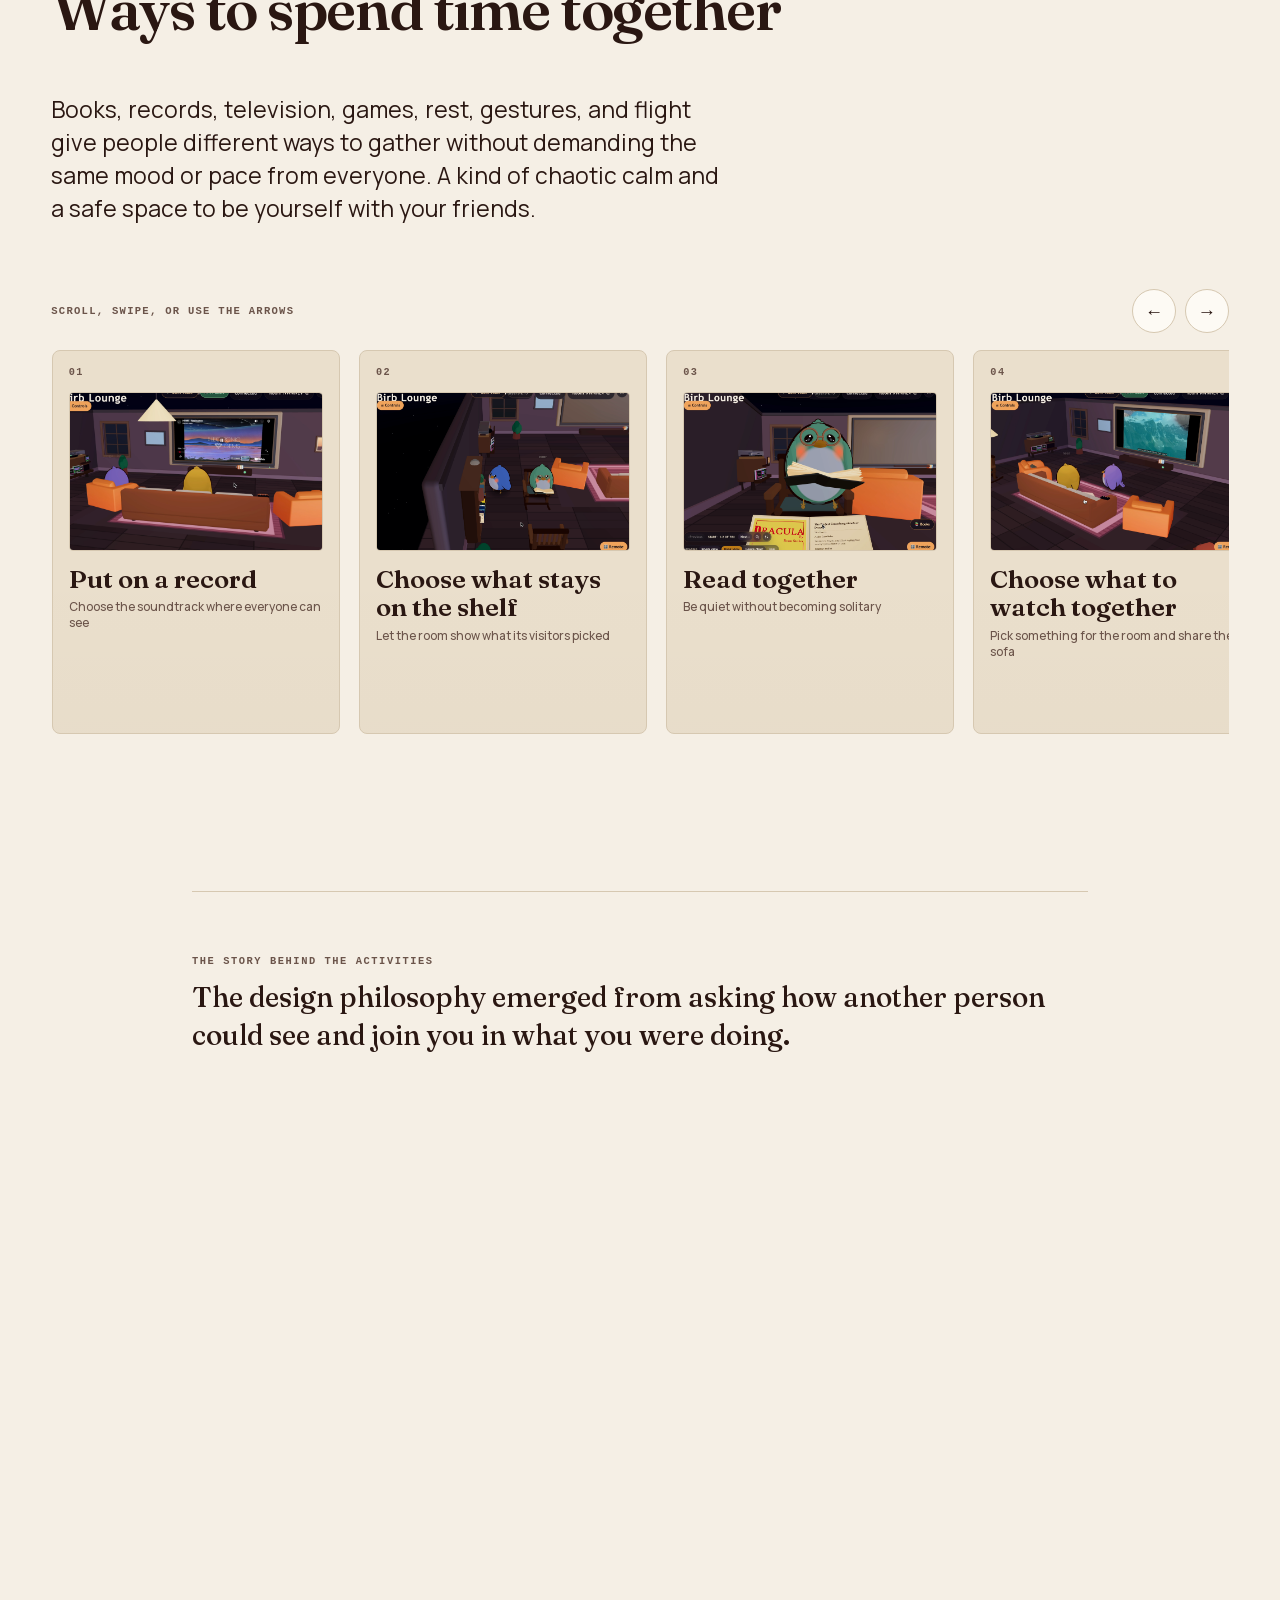
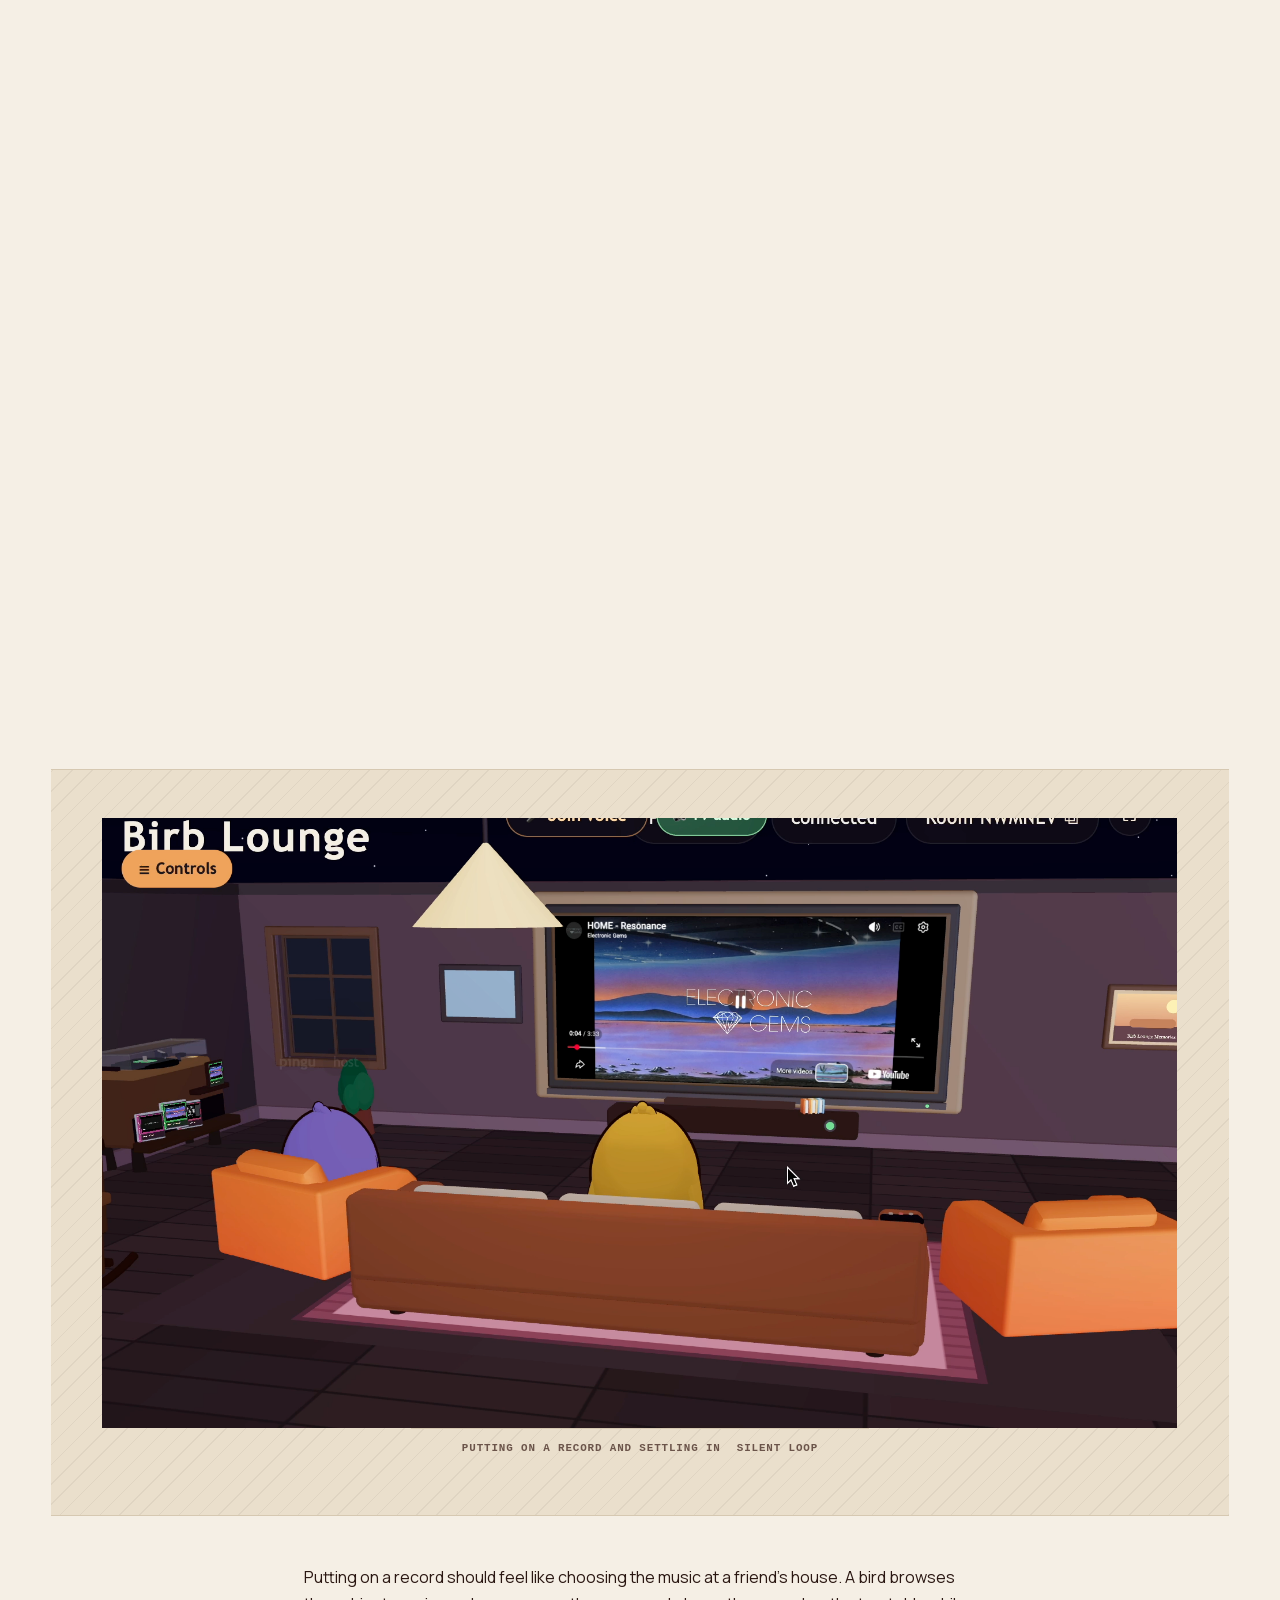
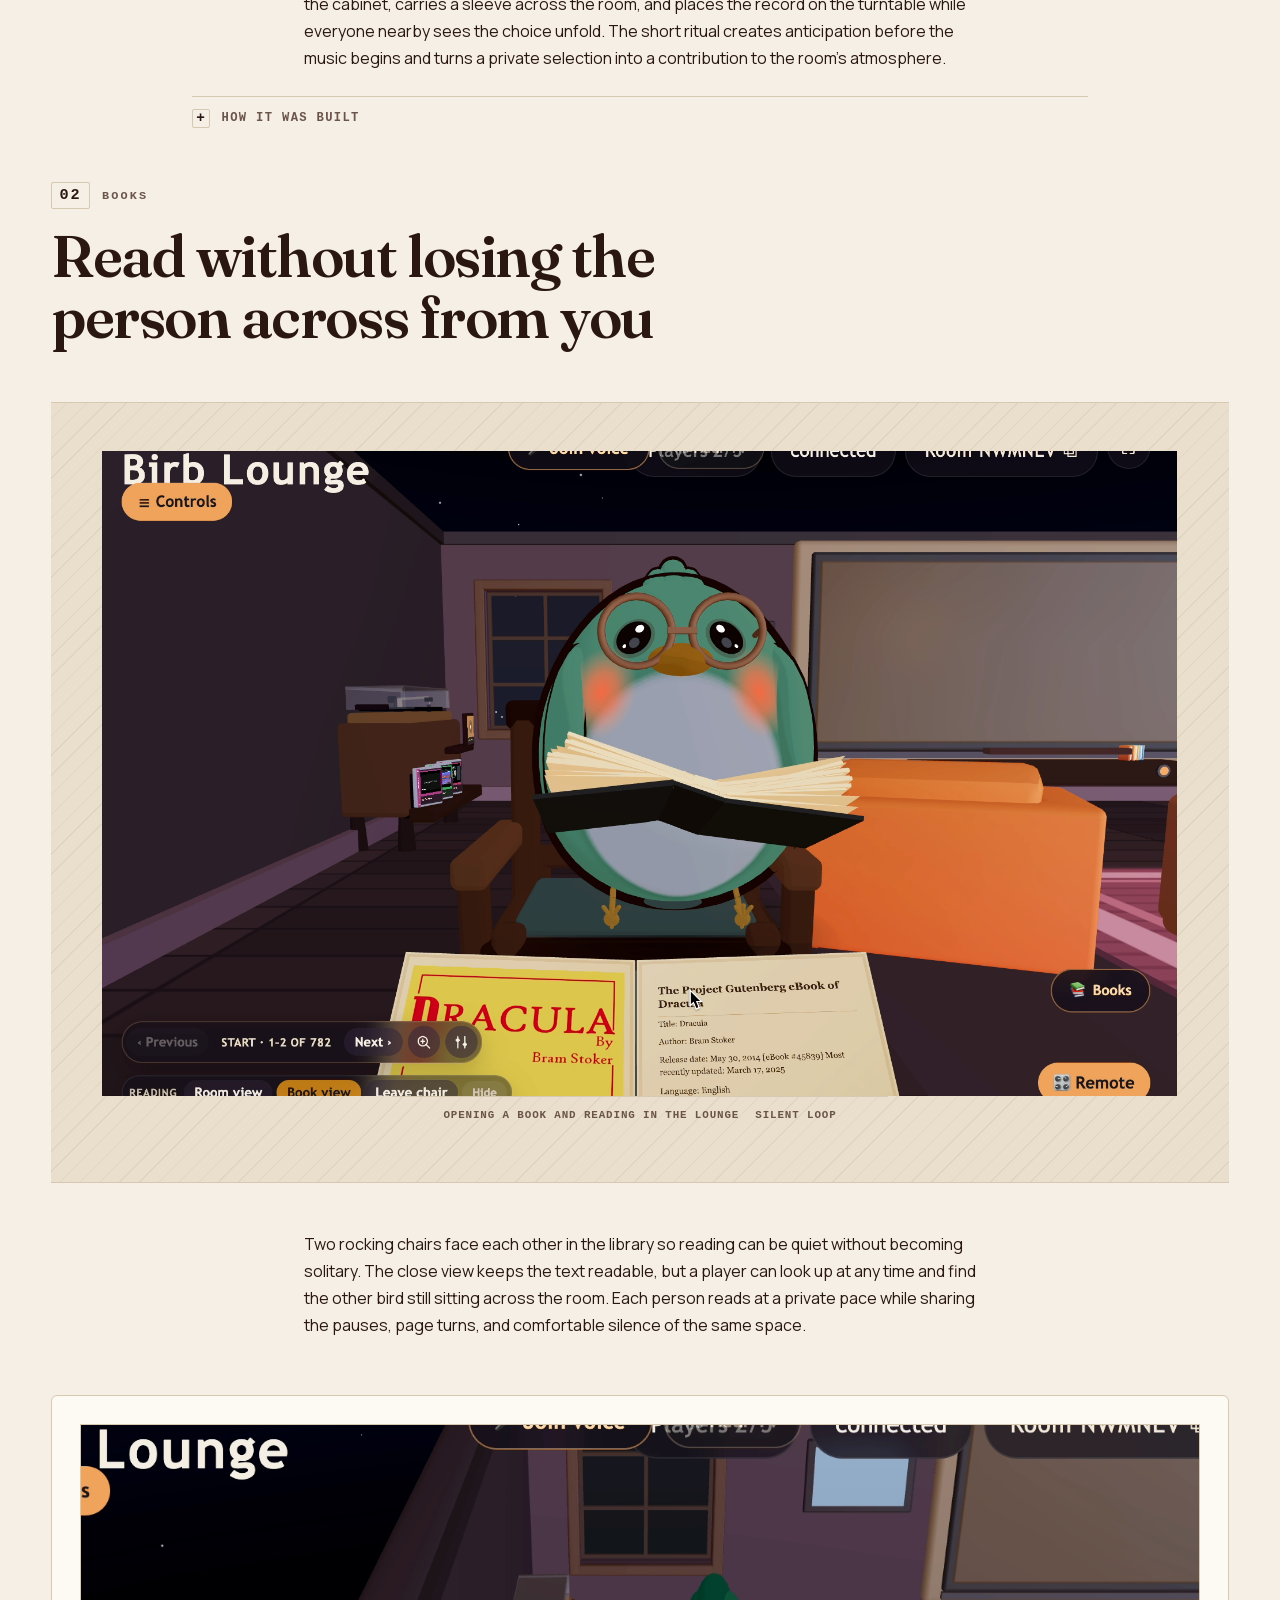
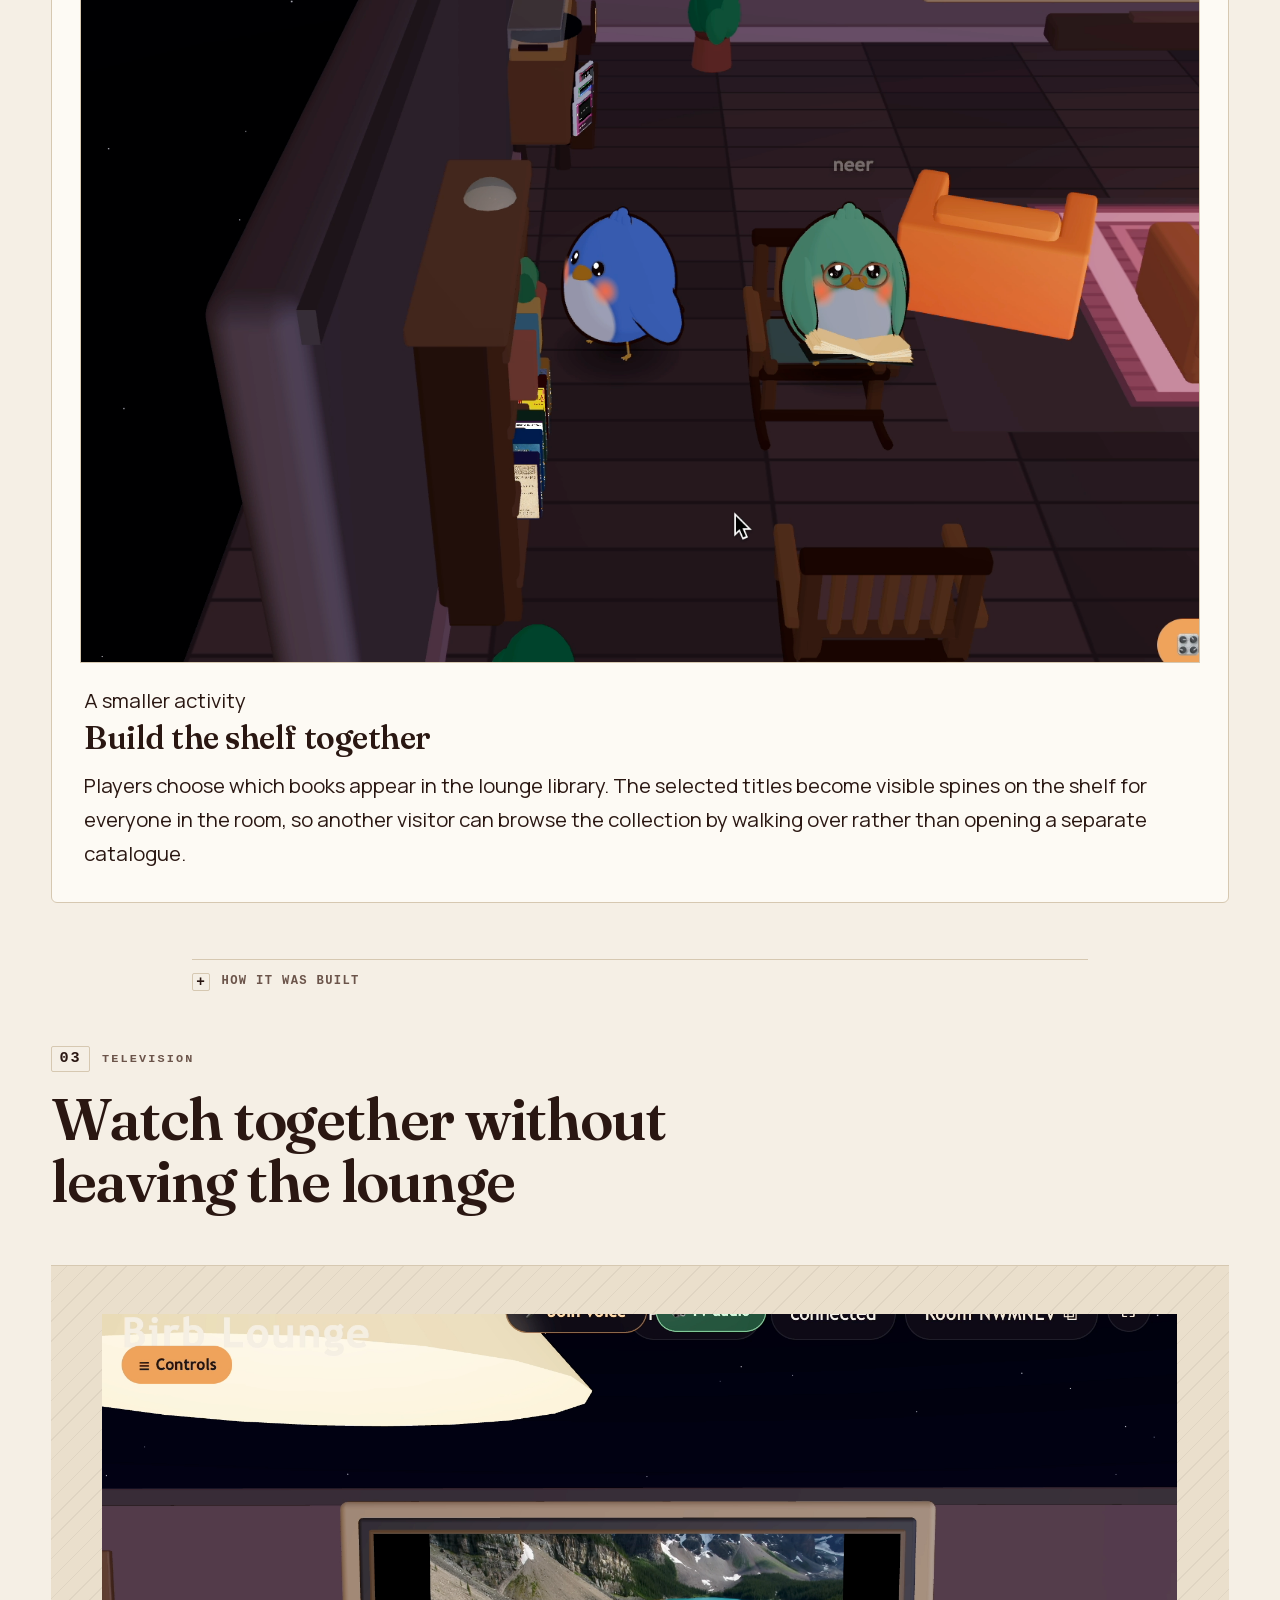
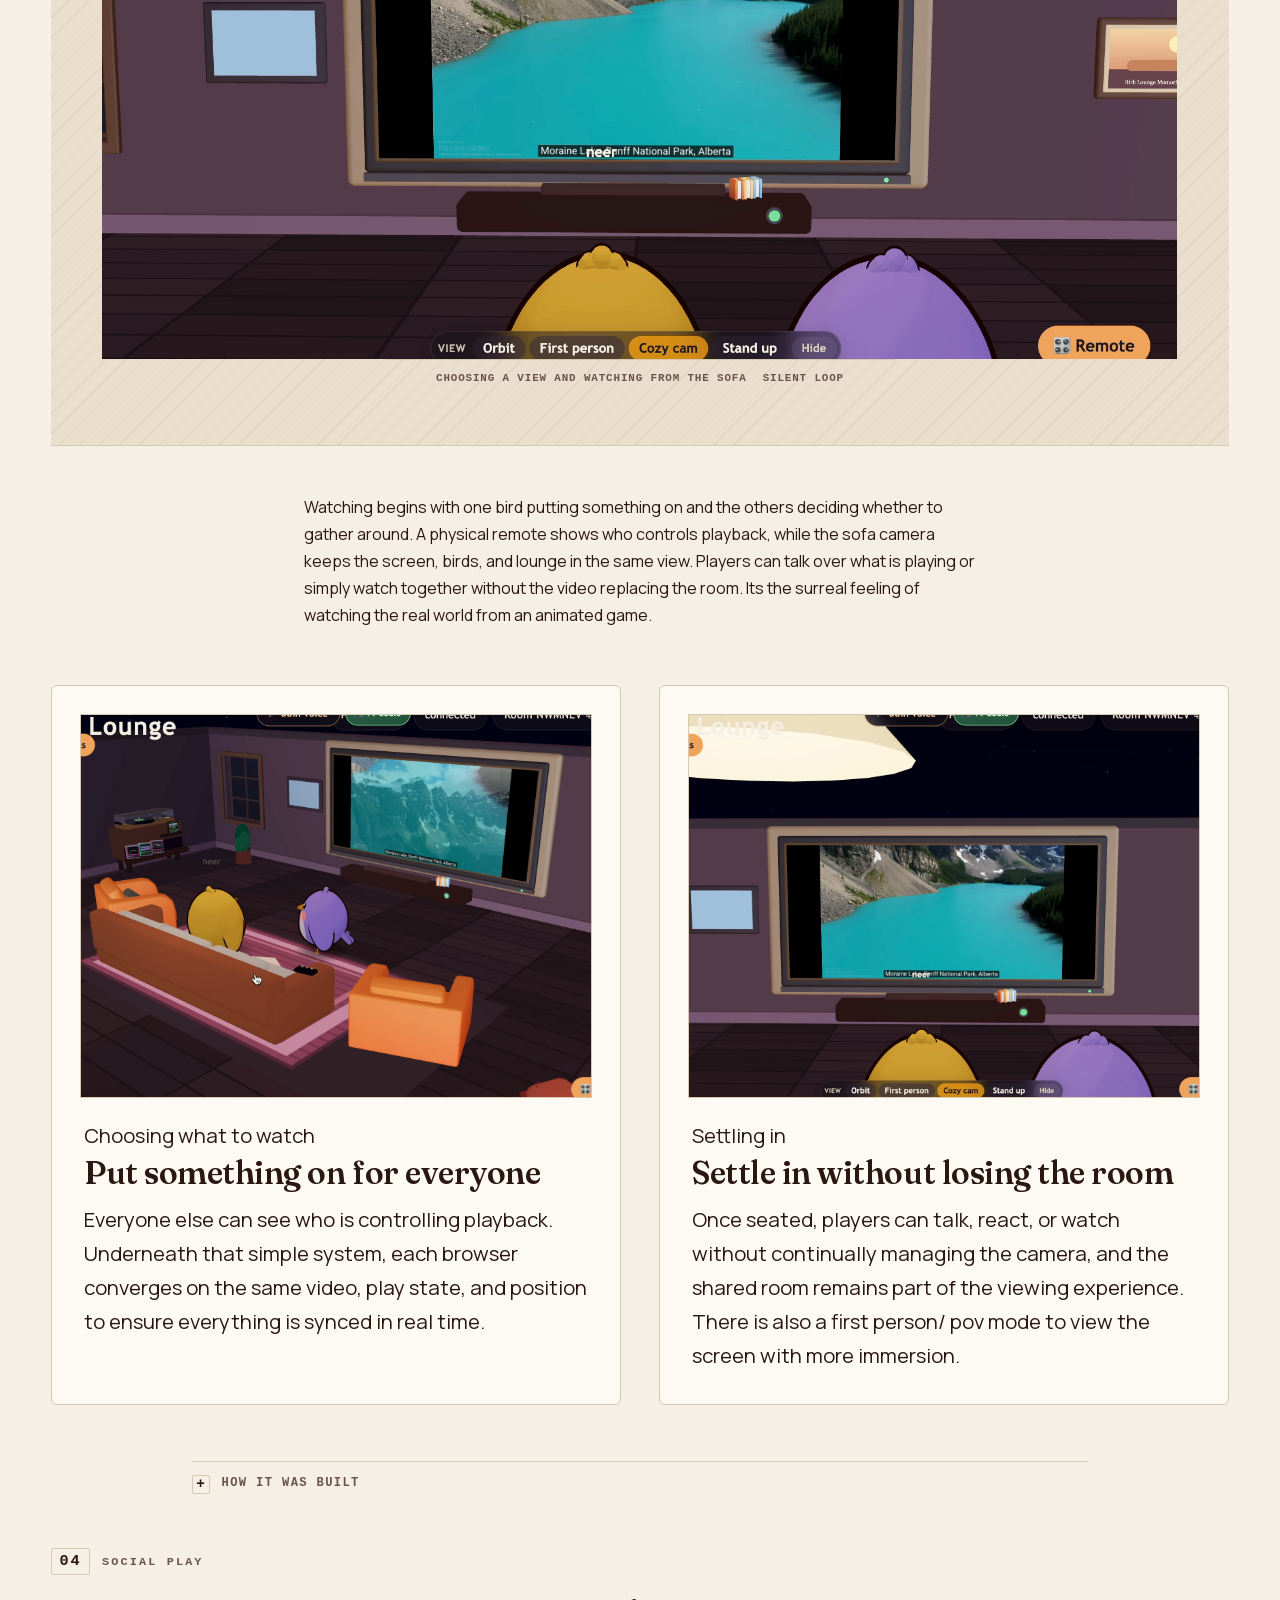
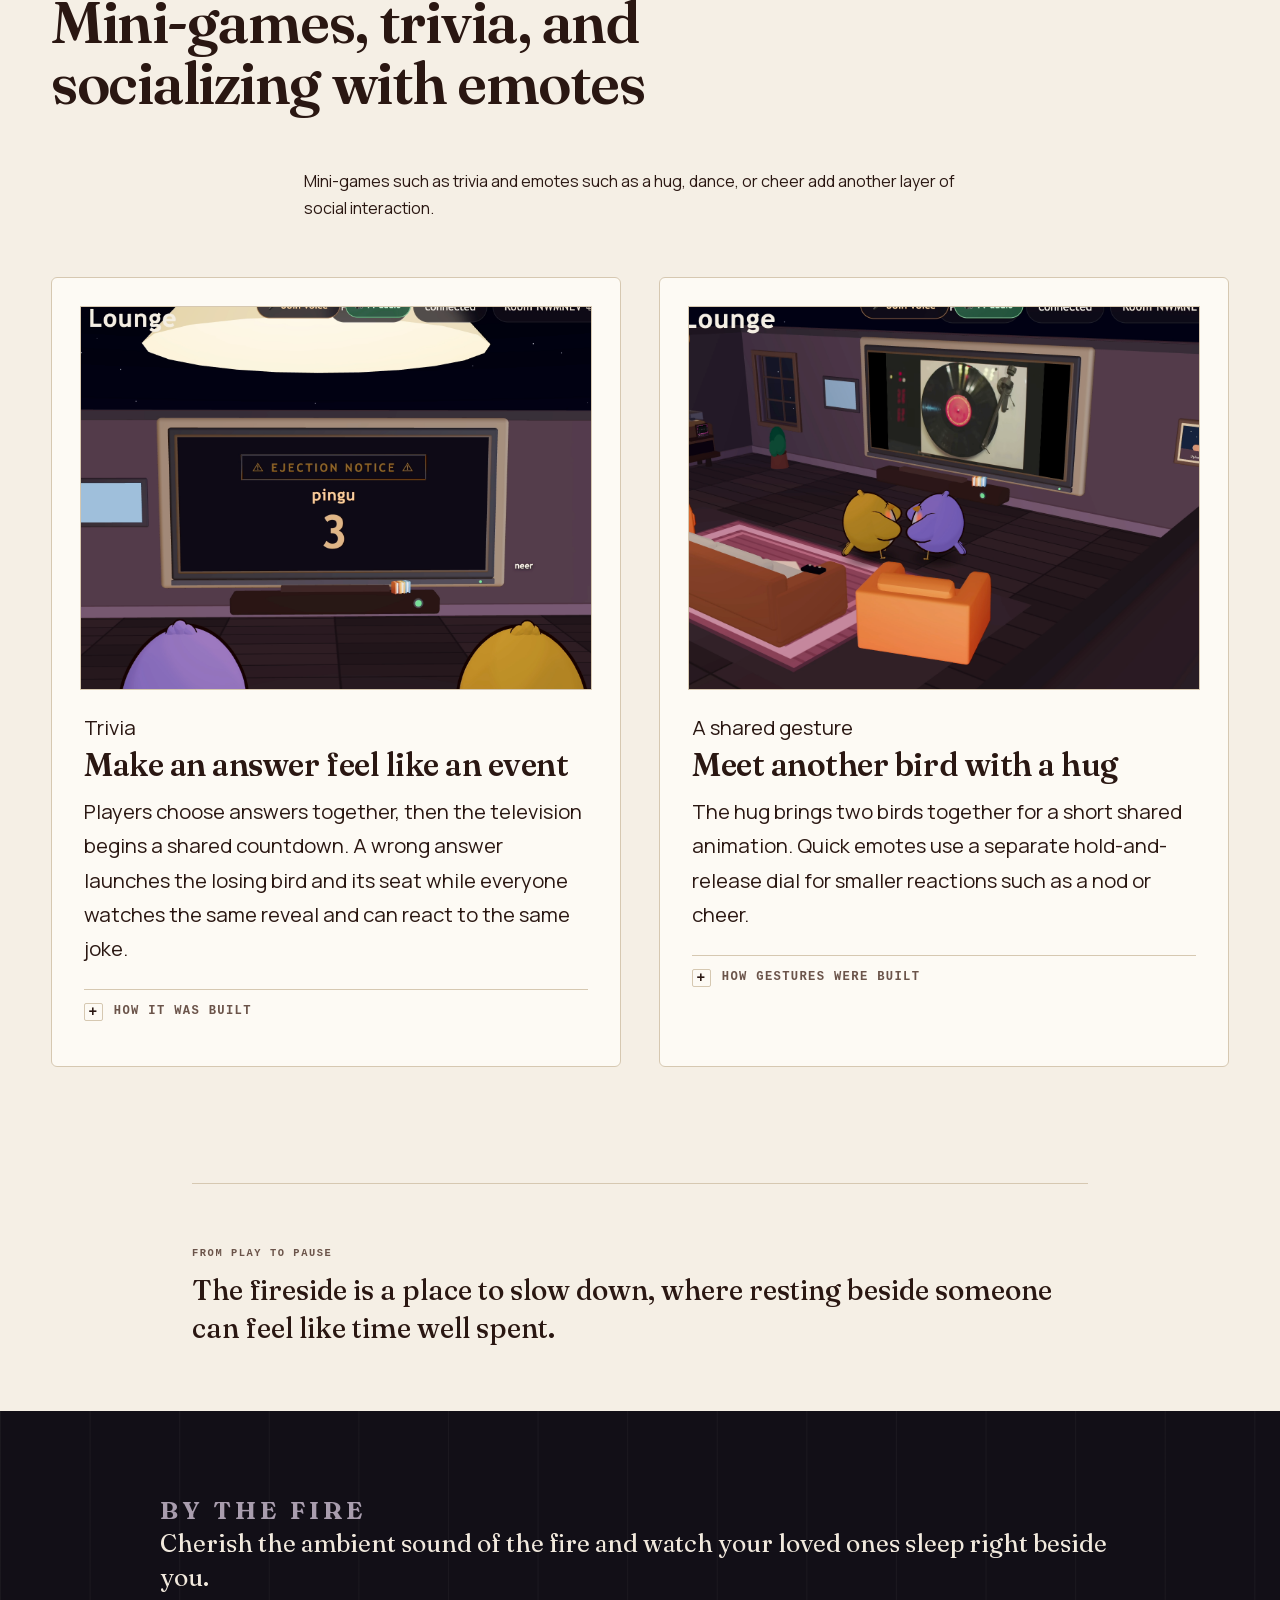
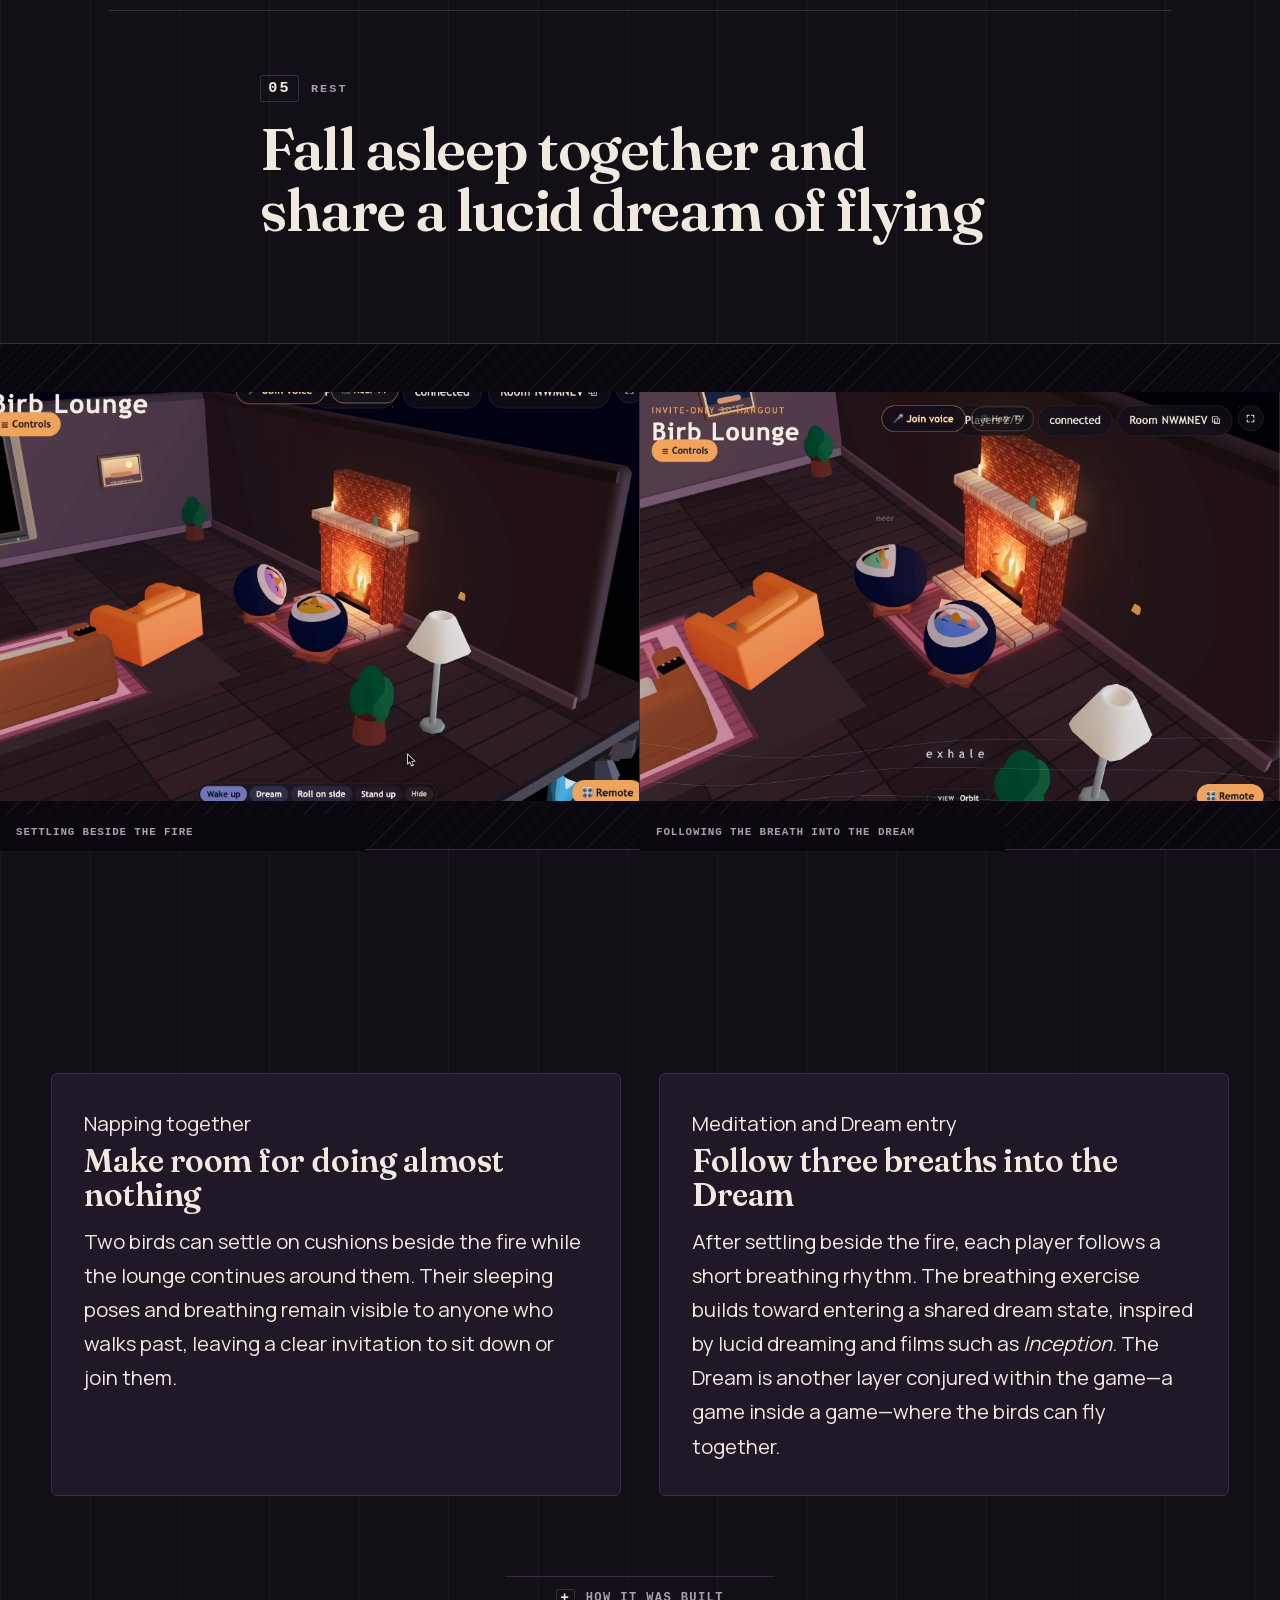
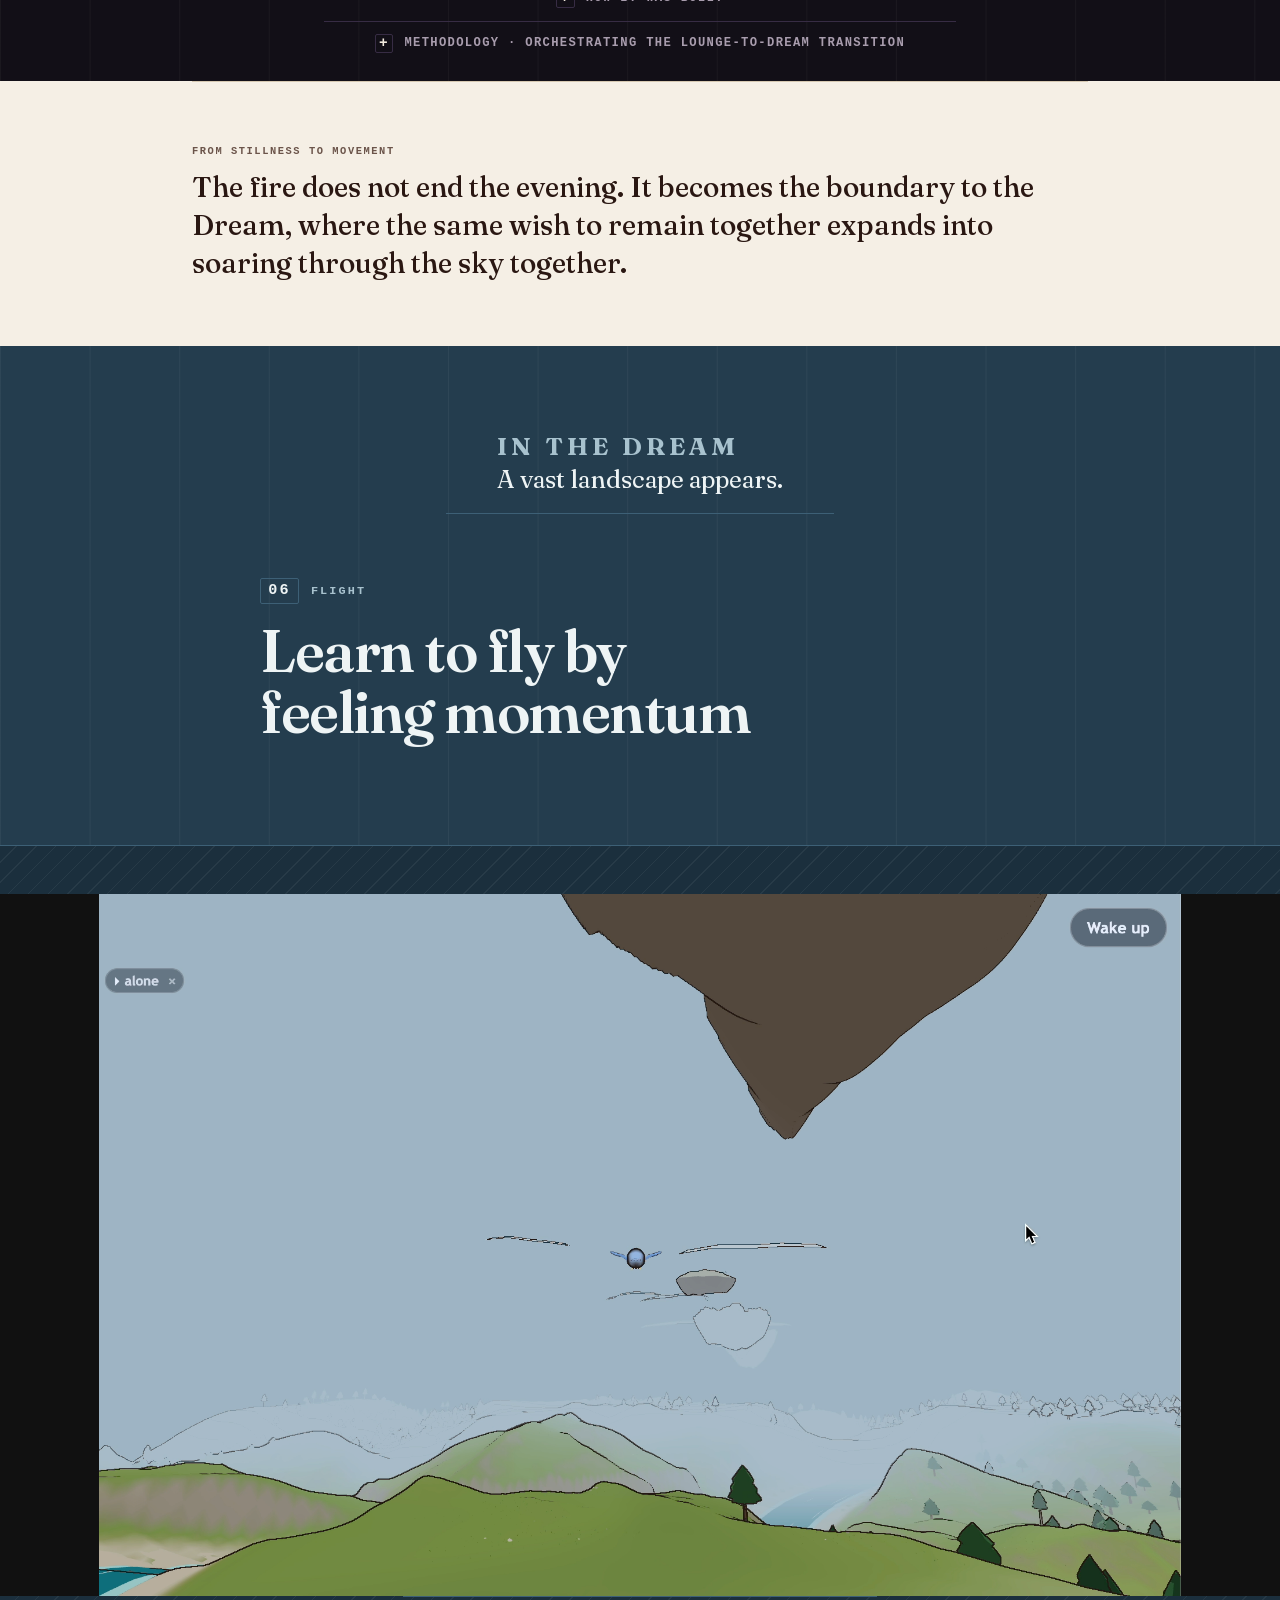
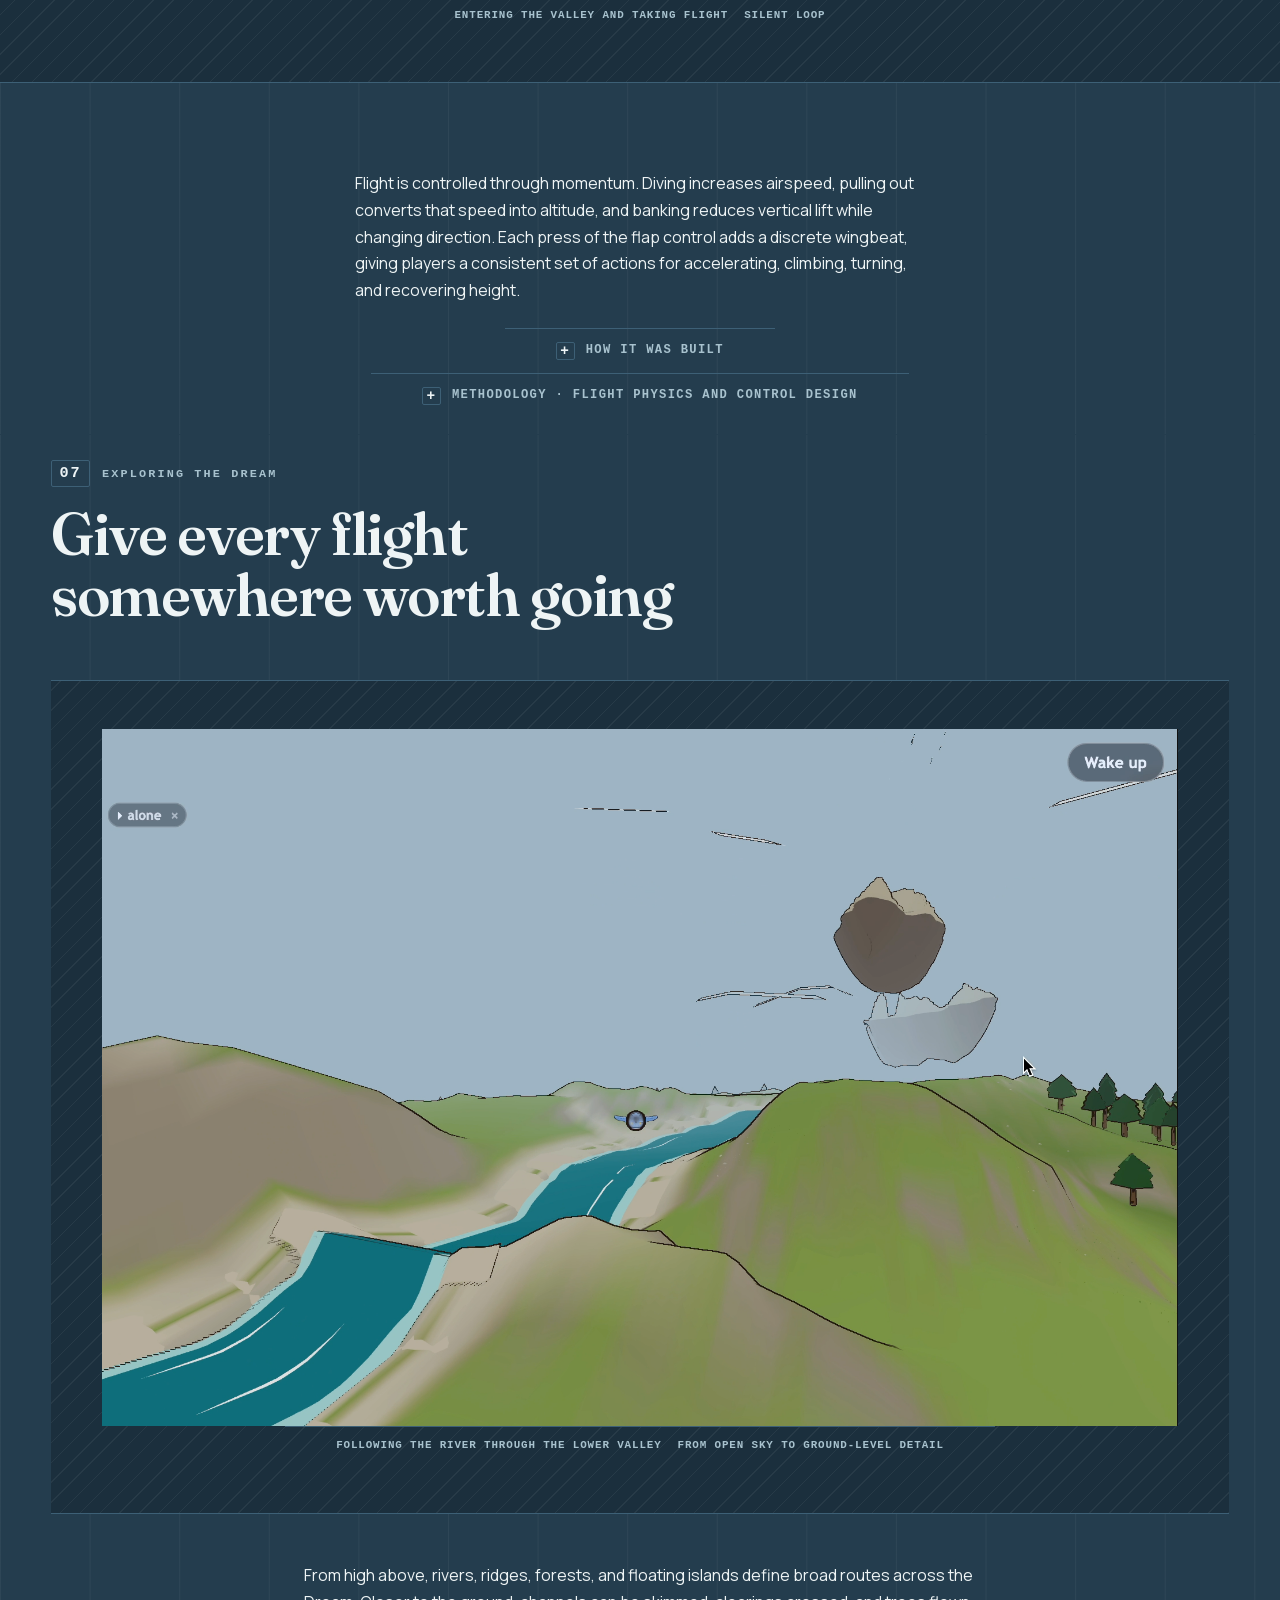
==== commit 6dba8abe: "Rename final navigation label" ====
--- a/index.html
+++ b/index.html
@@ -1183,7 +1183,7 @@
     <a href="#records">Lounge</a>
     <a href="#fireside">Dream</a>
     <a href="#method">Development</a>
-    <a href="#limits">Next</a>
+    <a href="#limits">Remarks</a>
   </nav>
   <div class="topbar__right">
     <button class="tbtn" type="button" id="themeBtn" title="Theme: day. Activate for night.">
